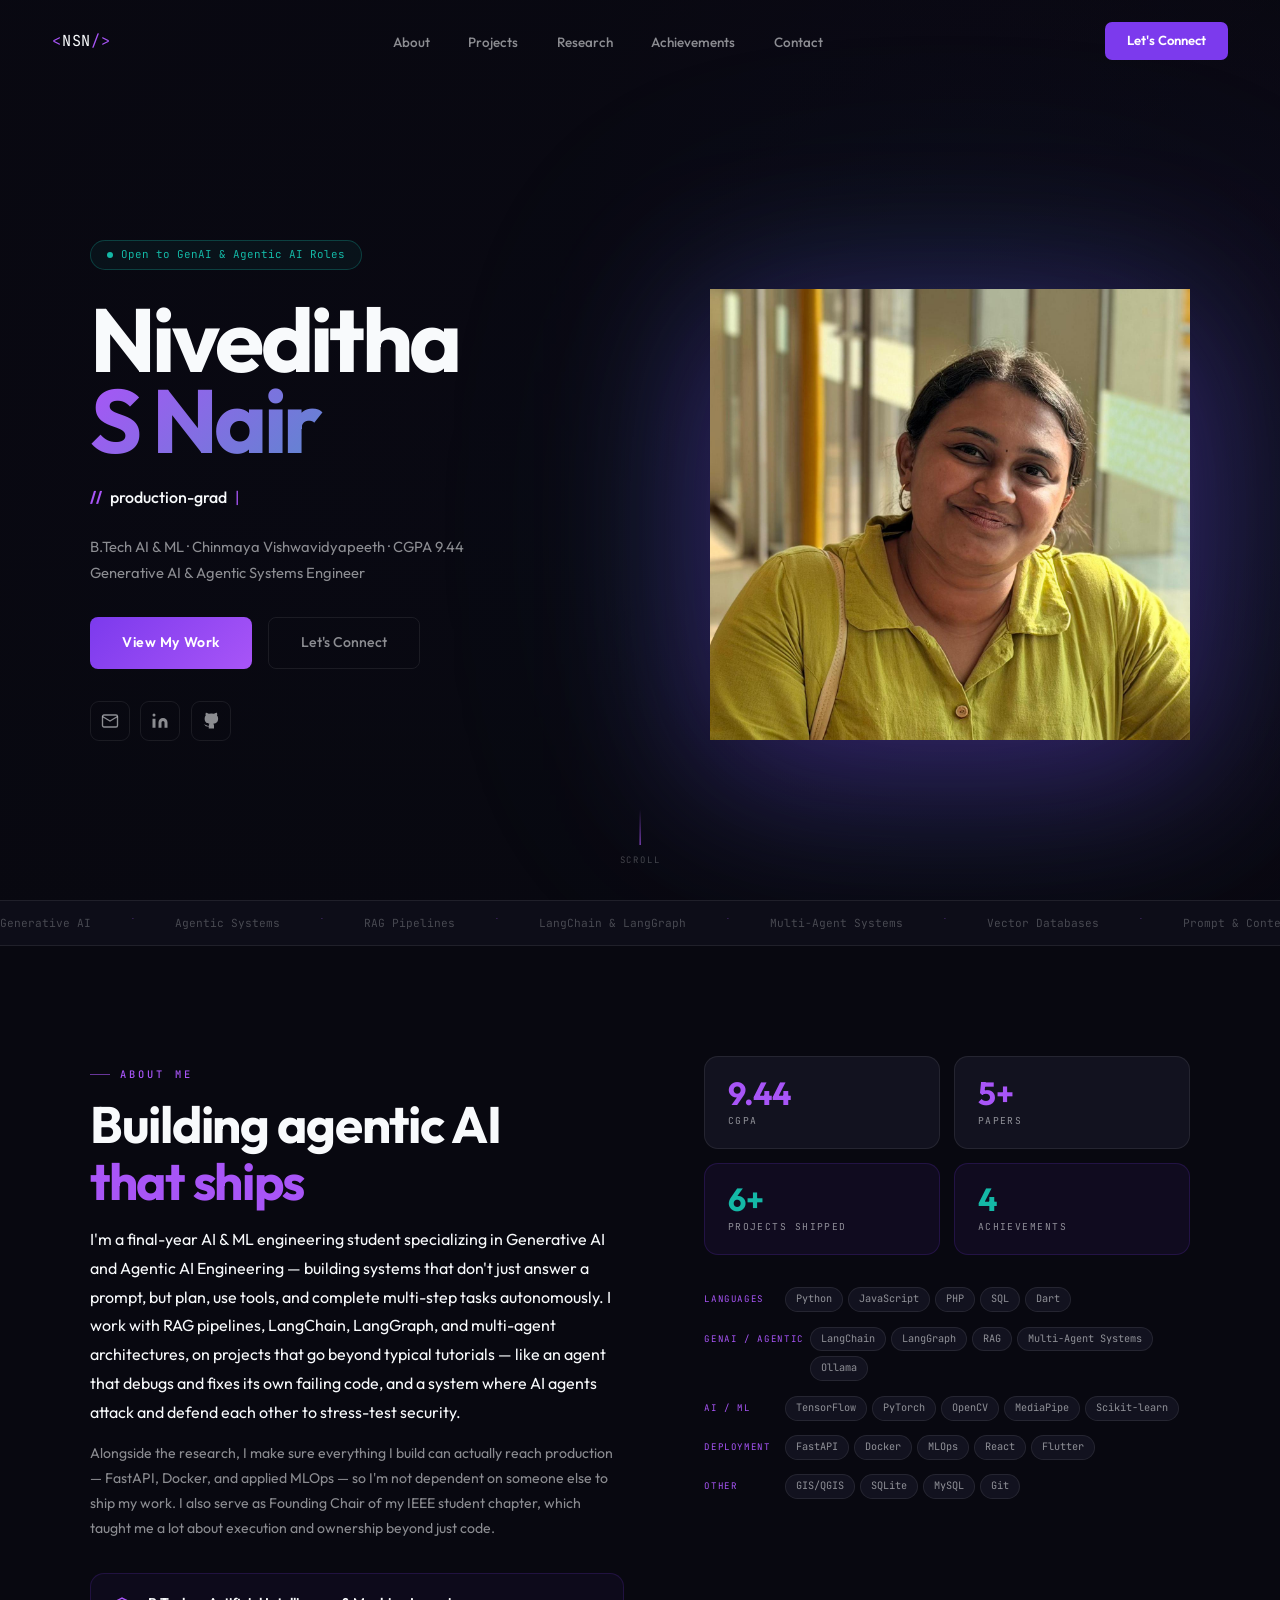
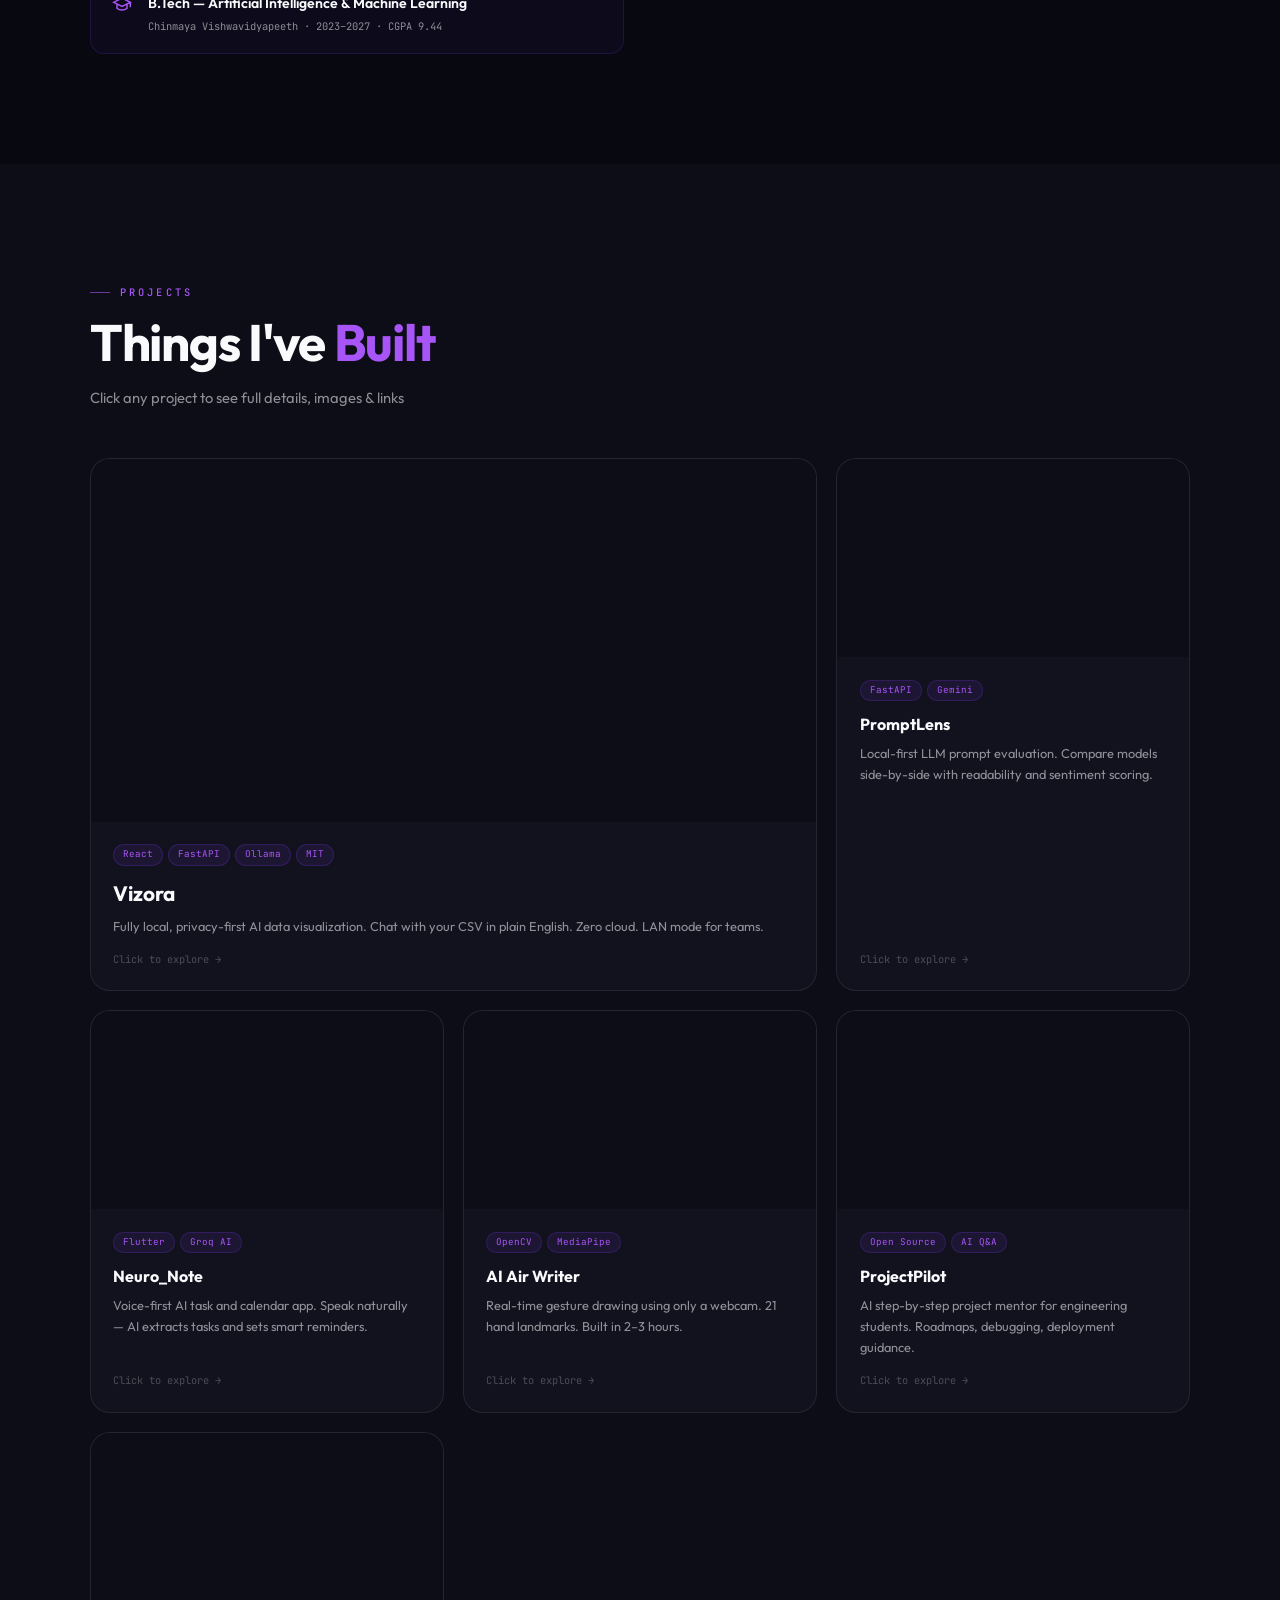
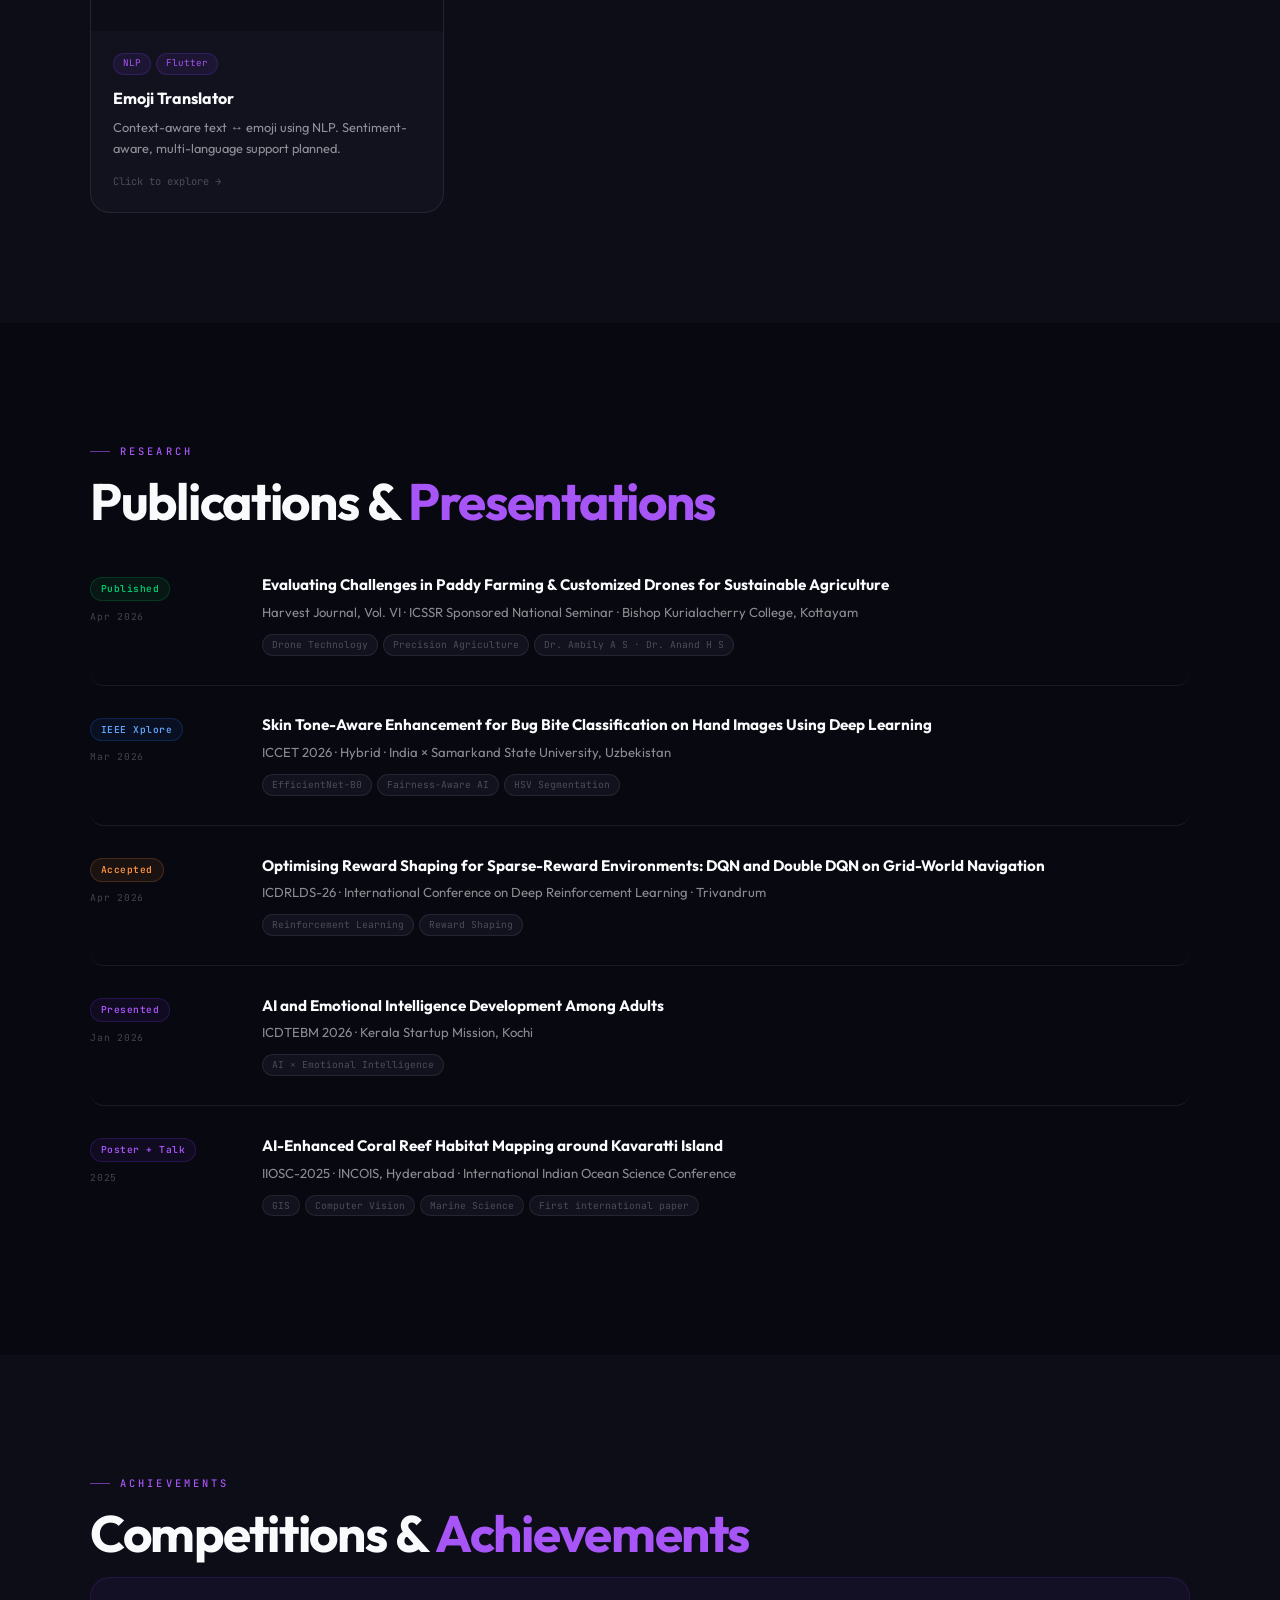
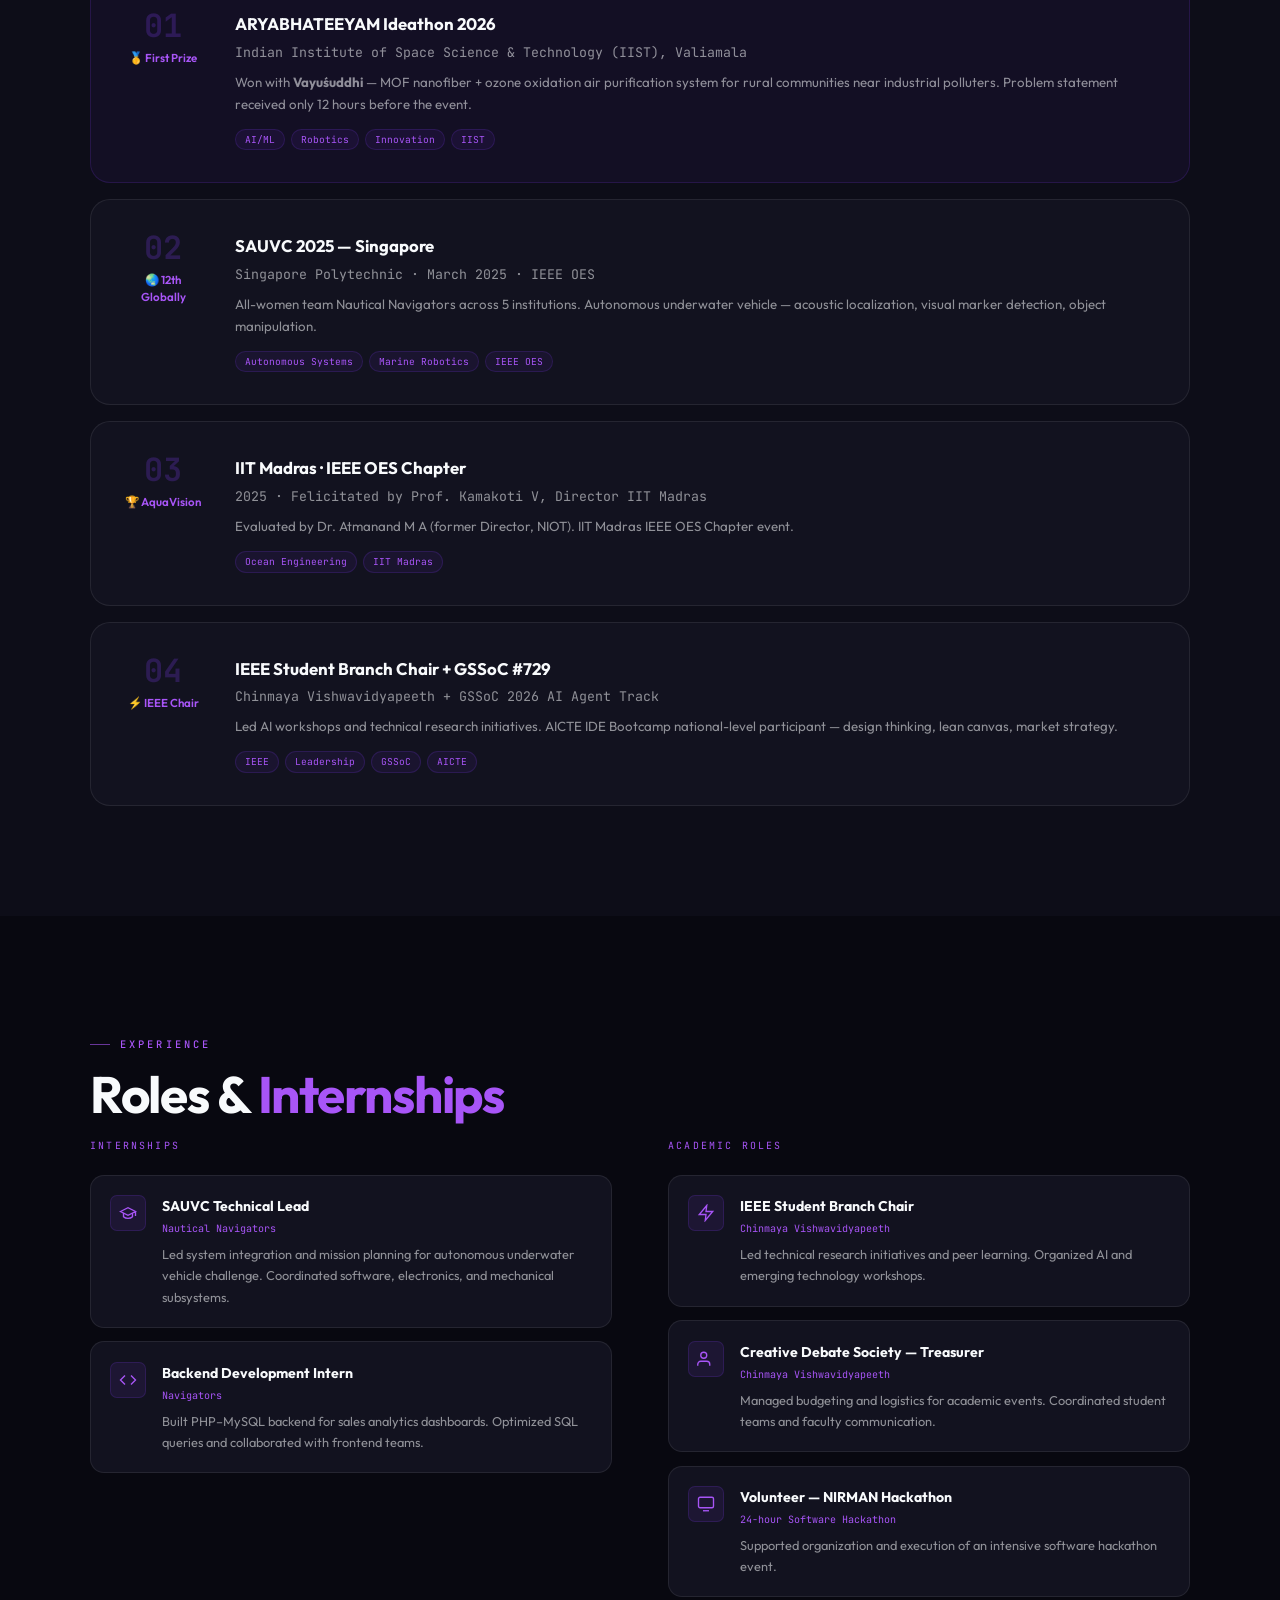
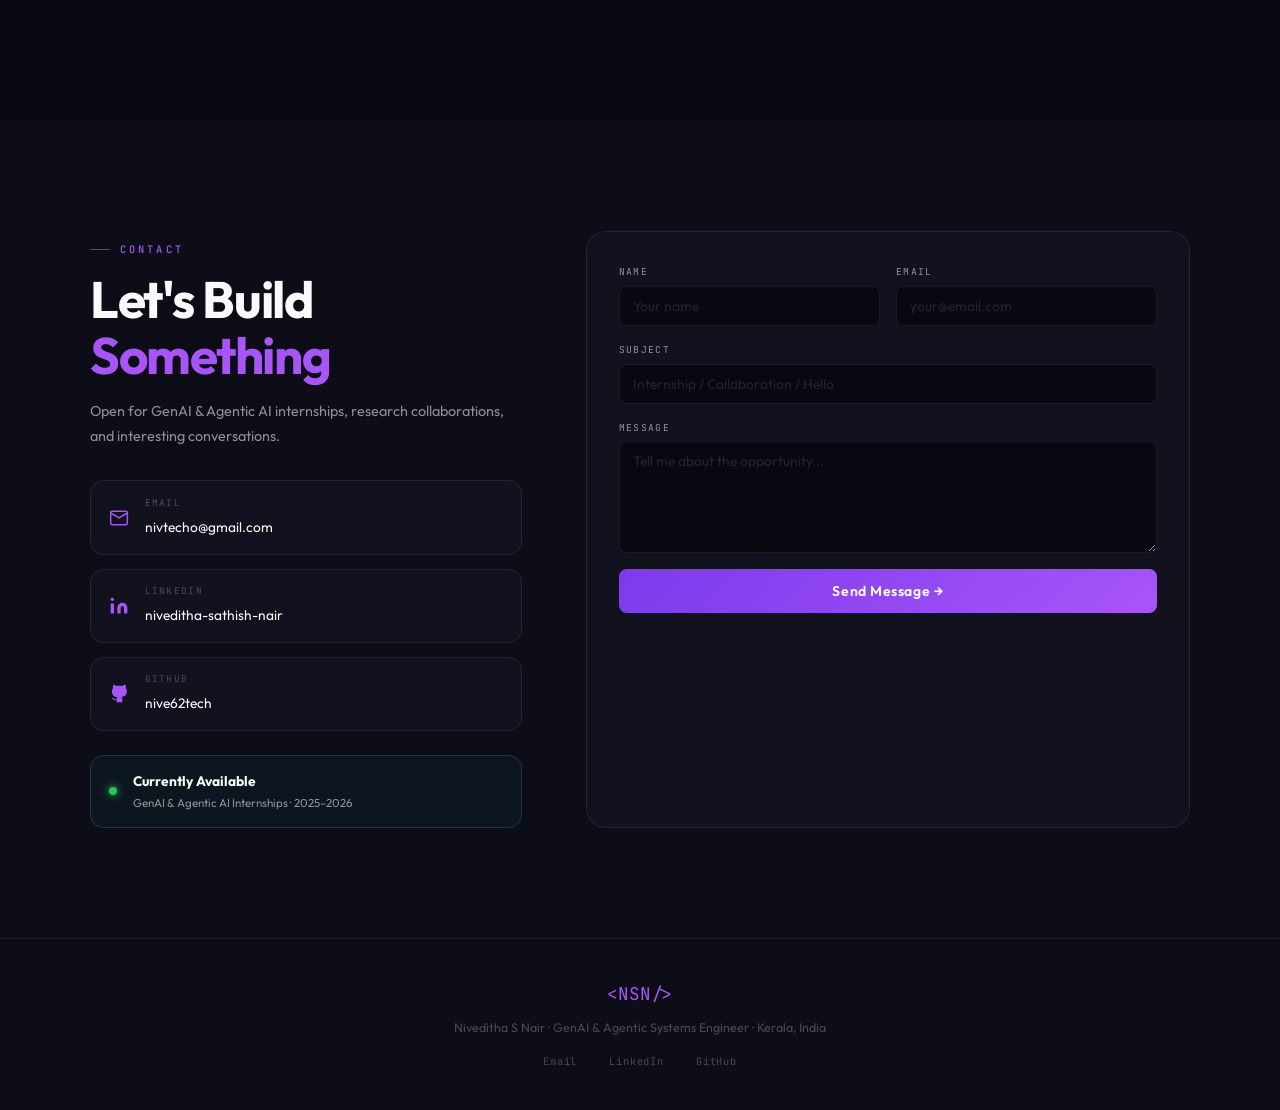
==== index.html @ 30a2085d "what you changed" ====
<!DOCTYPE html>
<html lang="en">
<head>
<meta charset="UTF-8">
<meta name="viewport" content="width=device-width, initial-scale=1.0">
<title>Niveditha S Nair — GenAI & Agentic Systems Engineer</title>
<link rel="stylesheet" href="style.css">
<link href="https://fonts.googleapis.com/css2?family=Clash+Display:wght@400;500;600;700&family=Outfit:wght@300;400;500;600;700&family=JetBrains+Mono:wght@400;500&display=swap" rel="stylesheet">
</head>
<body>

<!-- NAV -->
<nav id="nav">
  <div class="nav-logo"><span class="logo-bracket">&lt;</span>NSN<span class="logo-bracket">/&gt;</span></div>
  <ul class="nav-links" id="navLinks">
    <li><a href="#about">About</a></li>
    <li><a href="#projects">Projects</a></li>
    <li><a href="#research">Research</a></li>
    <li><a href="#achievements">Achievements</a></li>
    <li><a href="#contact">Contact</a></li>
  </ul>
  <a href="#contact" class="nav-cta">Let's Connect</a>
  <button class="nav-mob" id="navMob"><span></span><span></span><span></span></button>
</nav>

<!-- ═══════════════════════════════════
     HERO — VIDEO BG + PORTRAIT
═══════════════════════════════════ -->
<section id="hero">
  <!-- Video Background -->
  <div class="hero-video-wrap">
    <!--
      📁 VIDEO: Place your background video at videos/hero-bg.mp4
      Recommended: abstract tech / particles / dark ambient loop, muted, no sound needed
      Fallback poster: images/hero-poster.jpg
    -->
    <video id="hero-video" autoplay muted loop playsinline
      poster="images/hero-poster.jpg"
      onerror="this.style.display='none'">
      <source src="videos/hero-bg.mp4" type="video/mp4">
    </video>
    <div class="video-overlay"></div>
  </div>

  <!-- Hero Content -->
  <div class="hero-content">
    <div class="hero-left">
      <div class="hero-pill">
        <span class="pill-dot"></span>
        Open to GenAI &amp; Agentic AI Roles
      </div>

      <h1 class="hero-name">
        <span class="name-line">Niveditha</span>
        <span class="name-line accent-name">S Nair</span>
      </h1>

      <div class="hero-role">
        <span class="role-slash">//</span>
        <span id="tw"></span><span class="tw-cursor">|</span>
      </div>

      <p class="hero-bio">
        B.Tech AI &amp; ML · Chinmaya Vishwavidyapeeth · CGPA 9.44<br>
        Generative AI &amp; Agentic Systems Engineer
      </p>

      <div class="hero-btns">
        <a href="#projects" class="btn-primary smooth">View My Work</a>
        <a href="#contact"  class="btn-secondary smooth">Let's Connect</a>
      </div>

      <div class="hero-social">
        <a href="mailto:nivtecho@gmail.com" class="social-icon" title="Email">
          <svg width="18" height="18" viewBox="0 0 24 24" fill="none" stroke="currentColor" stroke-width="1.8"><path d="M4 4h16c1.1 0 2 .9 2 2v12c0 1.1-.9 2-2 2H4c-1.1 0-2-.9-2-2V6c0-1.1.9-2 2-2z"/><polyline points="22,6 12,12 2,6"/></svg>
        </a>
        <a href="https://www.linkedin.com/in/niveditha-sathish-nair-33ba27291/" target="_blank" class="social-icon" title="LinkedIn">
          <svg width="18" height="18" viewBox="0 0 24 24" fill="currentColor"><path d="M16 8a6 6 0 0 1 6 6v7h-4v-7a2 2 0 0 0-2-2 2 2 0 0 0-2 2v7h-4v-7a6 6 0 0 1 6-6z"/><rect x="2" y="9" width="4" height="12"/><circle cx="4" cy="4" r="2"/></svg>
        </a>
        <a href="https://github.com/nive62tech" target="_blank" class="social-icon" title="GitHub">
          <svg width="18" height="18" viewBox="0 0 24 24" fill="currentColor"><path d="M9 19c-5 1.5-5-2.5-7-3m14 6v-3.87a3.37 3.37 0 0 0-.94-2.61c3.14-.35 6.44-1.54 6.44-7A5.44 5.44 0 0 0 20 4.77 5.07 5.07 0 0 0 19.91 1S18.73.65 16 2.48a13.38 13.38 0 0 0-7 0C6.27.65 5.09 1 5.09 1A5.07 5.07 0 0 0 5 4.77a5.44 5.44 0 0 0-1.5 3.78c0 5.42 3.3 6.61 6.44 7A3.37 3.37 0 0 0 9 18.13V22"/></svg>
        </a>
      </div>
    </div>

    <div class="hero-right">
      <!--
        📁 PORTRAIT IMAGE
        Place a half-body portrait with transparent/no background at: images/profile.jpg
        PNG format recommended for transparency. Approx 600×900px
        The image will float naturally against the video background
      -->
      <img
        src="images/profile.jpg"
        alt="Niveditha S Nair"
        class="portrait-img"
        onerror="this.style.display='none'"
      >
    </div>
  </div>

  <!-- Scroll indicator -->
  <div class="hero-scroll-hint">
    <div class="scroll-line"></div>
    <span>Scroll</span>
  </div>
</section>

<!-- SKILLS MARQUEE -->
<div class="marquee-strip">
  <div class="marquee-content">
    <span>Generative AI</span><span class="mx">·</span>
    <span>Agentic Systems</span><span class="mx">·</span>
    <span>RAG Pipelines</span><span class="mx">·</span>
    <span>LangChain &amp; LangGraph</span><span class="mx">·</span>
    <span>Multi-Agent Systems</span><span class="mx">·</span>
    <span>Vector Databases</span><span class="mx">·</span>
    <span>Prompt &amp; Context Engineering</span><span class="mx">·</span>
    <span>Model Context Protocol</span><span class="mx">·</span>
    <span>Fine-Tuning (LoRA/QLoRA)</span><span class="mx">·</span>
    <span>Tool Calling</span><span class="mx">·</span>
    <span>Guardrails &amp; AI Safety</span><span class="mx">·</span>
    <span>MLOps &amp; Deployment</span><span class="mx">·</span>
    <span>Generative AI</span><span class="mx">·</span>
    <span>Agentic Systems</span><span class="mx">·</span>
    <span>RAG Pipelines</span><span class="mx">·</span>
    <span>LangChain &amp; LangGraph</span><span class="mx">·</span>
    <span>Multi-Agent Systems</span><span class="mx">·</span>
    <span>Vector Databases</span><span class="mx">·</span>
    <span>Prompt &amp; Context Engineering</span><span class="mx">·</span>
    <span>Model Context Protocol</span><span class="mx">·</span>
    <span>Fine-Tuning (LoRA/QLoRA)</span><span class="mx">·</span>
    <span>Tool Calling</span><span class="mx">·</span>
    <span>Guardrails &amp; AI Safety</span><span class="mx">·</span>
    <span>MLOps &amp; Deployment</span><span class="mx">·</span>
  </div>
</div>

<!-- ═══════════════════════════════════
     ABOUT
═══════════════════════════════════ -->
<section id="about" class="section">
  <div class="container">
    <div class="about-wrap reveal">
      <div class="about-text">
        <div class="section-label">About Me</div>
        <h2 class="section-title">Building agentic AI<br><em>that ships</em></h2>
        <p class="about-lead">I'm a final-year AI &amp; ML engineering student specializing in Generative AI and Agentic AI Engineering — building systems that don't just answer a prompt, but plan, use tools, and complete multi-step tasks autonomously. I work with RAG pipelines, LangChain, LangGraph, and multi-agent architectures, on projects that go beyond typical tutorials — like an agent that debugs and fixes its own failing code, and a system where AI agents attack and defend each other to stress-test security.</p>
        <p class="about-body">Alongside the research, I make sure everything I build can actually reach production — FastAPI, Docker, and applied MLOps — so I'm not dependent on someone else to ship my work. I also serve as Founding Chair of my IEEE student chapter, which taught me a lot about execution and ownership beyond just code.</p>
        <div class="about-edu">
          <div class="edu-icon"><svg width="20" height="20" viewBox="0 0 24 24" fill="none" stroke="currentColor" stroke-width="1.8"><path d="M22 10v6M2 10l10-5 10 5-10 5z"/><path d="M6 12v5c3 3 9 3 12 0v-5"/></svg></div>
          <div>
            <div class="edu-name">B.Tech — Artificial Intelligence &amp; Machine Learning</div>
            <div class="edu-sub">Chinmaya Vishwavidyapeeth · 2023–2027 · CGPA 9.44</div>
          </div>
        </div>
      </div>

      <div class="about-aside">
        <div class="stat-cards">
          <div class="stat-card"><span class="stat-n">9.44</span><span class="stat-l">CGPA</span></div>
          <div class="stat-card"><span class="stat-n">5+</span><span class="stat-l">Papers</span></div>
          <div class="stat-card accent-card"><span class="stat-n">6+</span><span class="stat-l">Projects Shipped</span></div>
          <div class="stat-card accent-card"><span class="stat-n">4</span><span class="stat-l">Achievements</span></div>
        </div>

        <div class="skills-wrap">
          <div class="skill-row"><span class="skill-label">Languages</span><div class="skill-tags"><span>Python</span><span>JavaScript</span><span>PHP</span><span>SQL</span><span>Dart</span></div></div>
          <div class="skill-row"><span class="skill-label">GenAI / Agentic</span><div class="skill-tags"><span>LangChain</span><span>LangGraph</span><span>RAG</span><span>Multi-Agent Systems</span><span>Ollama</span></div></div>
          <div class="skill-row"><span class="skill-label">AI / ML</span><div class="skill-tags"><span>TensorFlow</span><span>PyTorch</span><span>OpenCV</span><span>MediaPipe</span><span>Scikit-learn</span></div></div>
          <div class="skill-row"><span class="skill-label">Deployment</span><div class="skill-tags"><span>FastAPI</span><span>Docker</span><span>MLOps</span><span>React</span><span>Flutter</span></div></div>
          <div class="skill-row"><span class="skill-label">Other</span><div class="skill-tags"><span>GIS/QGIS</span><span>SQLite</span><span>MySQL</span><span>Git</span></div></div>
        </div>
      </div>
    </div>
  </div>
</section>

<!-- ═══════════════════════════════════
     PROJECTS
═══════════════════════════════════ -->
<section id="projects" class="section section-dark">
  <div class="container">
    <div class="section-label reveal">Projects</div>
    <h2 class="section-title reveal">Things I've <em>Built</em></h2>
    <p class="section-sub reveal">Click any project to see full details, images &amp; links</p>

    <div class="proj-grid reveal">

      <div class="pcard featured-card" onclick="openProject('vizora')">
        <div class="pcard-img">
          <img src="images/vizora.jpg" alt="Vizora" onerror="this.style.display='none'">
          <div class="pcard-img-fallback">
            <svg width="40" height="40" viewBox="0 0 24 24" fill="none" stroke="currentColor" stroke-width="1"><rect x="3" y="3" width="7" height="7"/><rect x="14" y="3" width="7" height="7"/><rect x="14" y="14" width="7" height="7"/><rect x="3" y="14" width="7" height="7"/></svg>
          </div>
        </div>
        <div class="pcard-body">
          <div class="pcard-tags"><span>React</span><span>FastAPI</span><span>Ollama</span><span>MIT</span></div>
          <h3>Vizora</h3>
          <p>Fully local, privacy-first AI data visualization. Chat with your CSV in plain English. Zero cloud. LAN mode for teams.</p>
          <div class="pcard-hint">Click to explore →</div>
        </div>
      </div>

      <div class="pcard" onclick="openProject('promptlens')">
        <div class="pcard-img">
          <img src="images/promptlens.jpg" alt="PromptLens" onerror="this.style.display='none'">
          <div class="pcard-img-fallback"><svg width="30" height="30" viewBox="0 0 24 24" fill="none" stroke="currentColor" stroke-width="1"><circle cx="11" cy="11" r="8"/><line x1="21" y1="21" x2="16.65" y2="16.65"/></svg></div>
        </div>
        <div class="pcard-body">
          <div class="pcard-tags"><span>FastAPI</span><span>Gemini</span></div>
          <h3>PromptLens</h3>
          <p>Local-first LLM prompt evaluation. Compare models side-by-side with readability and sentiment scoring.</p>
          <div class="pcard-hint">Click to explore →</div>
        </div>
      </div>

      <div class="pcard" onclick="openProject('neuronote')">
        <div class="pcard-img">
          <img src="images/neuronote.jpg" alt="Neuro Note" onerror="this.style.display='none'">
          <div class="pcard-img-fallback"><svg width="30" height="30" viewBox="0 0 24 24" fill="none" stroke="currentColor" stroke-width="1"><path d="M12 2a3 3 0 0 0-3 3v7a3 3 0 0 0 6 0V5a3 3 0 0 0-3-3z"/><path d="M19 10v2a7 7 0 0 1-14 0v-2"/></svg></div>
        </div>
        <div class="pcard-body">
          <div class="pcard-tags"><span>Flutter</span><span>Groq AI</span></div>
          <h3>Neuro_Note</h3>
          <p>Voice-first AI task and calendar app. Speak naturally — AI extracts tasks and sets smart reminders.</p>
          <div class="pcard-hint">Click to explore →</div>
        </div>
      </div>

      <div class="pcard" onclick="openProject('airwriter')">
        <div class="pcard-img">
          <img src="images/airwriter.jpg" alt="AI Air Writer" onerror="this.style.display='none'">
          <div class="pcard-img-fallback"><svg width="30" height="30" viewBox="0 0 24 24" fill="none" stroke="currentColor" stroke-width="1"><path d="M17 3a2.828 2.828 0 1 1 4 4L7.5 20.5 2 22l1.5-5.5L17 3z"/></svg></div>
        </div>
        <div class="pcard-body">
          <div class="pcard-tags"><span>OpenCV</span><span>MediaPipe</span></div>
          <h3>AI Air Writer</h3>
          <p>Real-time gesture drawing using only a webcam. 21 hand landmarks. Built in 2–3 hours.</p>
          <div class="pcard-hint">Click to explore →</div>
        </div>
      </div>

      <div class="pcard" onclick="openProject('projectpilot')">
        <div class="pcard-img">
          <img src="images/projectpilot.jpg" alt="ProjectPilot" onerror="this.style.display='none'">
          <div class="pcard-img-fallback"><svg width="30" height="30" viewBox="0 0 24 24" fill="none" stroke="currentColor" stroke-width="1"><polygon points="3 11 22 2 13 21 11 13 3 11"/></svg></div>
        </div>
        <div class="pcard-body">
          <div class="pcard-tags"><span>Open Source</span><span>AI Q&amp;A</span></div>
          <h3>ProjectPilot</h3>
          <p>AI step-by-step project mentor for engineering students. Roadmaps, debugging, deployment guidance.</p>
          <div class="pcard-hint">Click to explore →</div>
        </div>
      </div>

      <div class="pcard" onclick="openProject('emojitranslator')">
        <div class="pcard-img">
          <img src="images/emojitranslator.jpg" alt="Emoji Translator" onerror="this.style.display='none'">
          <div class="pcard-img-fallback"><svg width="30" height="30" viewBox="0 0 24 24" fill="none" stroke="currentColor" stroke-width="1"><circle cx="12" cy="12" r="10"/><path d="M8 13s1.5 2 4 2 4-2 4-2"/><line x1="9" y1="9" x2="9.01" y2="9"/><line x1="15" y1="9" x2="15.01" y2="9"/></svg></div>
        </div>
        <div class="pcard-body">
          <div class="pcard-tags"><span>NLP</span><span>Flutter</span></div>
          <h3>Emoji Translator</h3>
          <p>Context-aware text ↔ emoji using NLP. Sentiment-aware, multi-language support planned.</p>
          <div class="pcard-hint">Click to explore →</div>
        </div>
      </div>

    </div>
  </div>
</section>

<!-- PROJECT MODAL -->
<div id="proj-modal" class="modal-overlay" onclick="closeModal(event)">
  <div class="modal-box">
    <button class="modal-close" onclick="closeProject()">
      <svg width="22" height="22" viewBox="0 0 24 24" fill="none" stroke="currentColor" stroke-width="2"><line x1="18" y1="6" x2="6" y2="18"/><line x1="6" y1="6" x2="18" y2="18"/></svg>
    </button>

    <!-- Image Gallery -->
    <div class="modal-gallery">
      <div class="gallery-main">
        <img id="modal-main-img" src="" alt="">
        <div id="modal-main-fallback" class="gallery-fallback">
          <svg width="52" height="52" viewBox="0 0 24 24" fill="none" stroke="currentColor" stroke-width=".8"><rect x="3" y="3" width="18" height="18" rx="2"/><circle cx="8.5" cy="8.5" r="1.5"/><polyline points="21 15 16 10 5 21"/></svg>
          <span id="modal-img-hint">Add images/PROJECT_ID.jpg</span>
        </div>
      </div>
      <div class="gallery-thumbs" id="modal-thumbs"></div>
    </div>

    <!-- Content -->
    <div class="modal-content">
      <div class="modal-head">
        <div>
          <div class="modal-tags" id="modal-tags"></div>
          <h2 id="modal-title"></h2>
          <p id="modal-tagline"></p>
        </div>
        <div class="modal-links">
          <a id="modal-github" href="#" target="_blank" class="link-github">
            <svg width="18" height="18" viewBox="0 0 24 24" fill="currentColor"><path d="M9 19c-5 1.5-5-2.5-7-3m14 6v-3.87a3.37 3.37 0 0 0-.94-2.61c3.14-.35 6.44-1.54 6.44-7A5.44 5.44 0 0 0 20 4.77 5.07 5.07 0 0 0 19.91 1S18.73.65 16 2.48a13.38 13.38 0 0 0-7 0C6.27.65 5.09 1 5.09 1A5.07 5.07 0 0 0 5 4.77a5.44 5.44 0 0 0-1.5 3.78c0 5.42 3.3 6.61 6.44 7A3.37 3.37 0 0 0 9 18.13V22"/></svg>
            View on GitHub
          </a>
          <a id="modal-demo" href="#" target="_blank" class="link-demo" style="display:none">
            <svg width="18" height="18" viewBox="0 0 24 24" fill="none" stroke="currentColor" stroke-width="2"><path d="M18 13v6a2 2 0 0 1-2 2H5a2 2 0 0 1-2-2V8a2 2 0 0 1 2-2h6"/><polyline points="15 3 21 3 21 9"/><line x1="10" y1="14" x2="21" y2="3"/></svg>
            Live Demo
          </a>
        </div>
      </div>

      <div class="modal-meta" id="modal-meta"></div>

      <div class="modal-section">
        <h4>Overview</h4>
        <p id="modal-overview"></p>
      </div>

      <div class="modal-section">
        <h4>Key Highlights</h4>
        <ul class="modal-highlights" id="modal-highlights"></ul>
      </div>

      <div class="modal-clone">
        <h4>Clone &amp; Run</h4>
        <div class="clone-box" id="modal-clone-box">
          <code id="modal-clone-cmd"></code>
          <button onclick="copyClone()" class="copy-btn" title="Copy">
            <svg width="15" height="15" viewBox="0 0 24 24" fill="none" stroke="currentColor" stroke-width="2"><rect x="9" y="9" width="13" height="13" rx="2"/><path d="M5 15H4a2 2 0 0 1-2-2V4a2 2 0 0 1 2-2h9a2 2 0 0 1 2 2v1"/></svg>
          </button>
        </div>
      </div>
    </div>
  </div>
</div>

<!-- ═══════════════════════════════════
     RESEARCH
═══════════════════════════════════ -->
<section id="research" class="section">
  <div class="container">
    <div class="section-label reveal">Research</div>
    <h2 class="section-title reveal">Publications &amp; <em>Presentations</em></h2>

    <div class="research-list reveal">
      <div class="research-item">
        <div class="ri-left">
          <span class="ri-badge pub">Published</span>
          <span class="ri-date">Apr 2026</span>
        </div>
        <div class="ri-body">
          <h4>Evaluating Challenges in Paddy Farming &amp; Customized Drones for Sustainable Agriculture</h4>
          <p>Harvest Journal, Vol. VI · ICSSR Sponsored National Seminar · Bishop Kurialacherry College, Kottayam</p>
          <div class="ri-tags"><span>Drone Technology</span><span>Precision Agriculture</span><span>Dr. Ambily A S · Dr. Anand H S</span></div>
        </div>
      </div>

      <div class="research-item">
        <div class="ri-left">
          <span class="ri-badge ieee">IEEE Xplore</span>
          <span class="ri-date">Mar 2026</span>
        </div>
        <div class="ri-body">
          <h4>Skin Tone-Aware Enhancement for Bug Bite Classification on Hand Images Using Deep Learning</h4>
          <p>ICCET 2026 · Hybrid · India × Samarkand State University, Uzbekistan</p>
          <div class="ri-tags"><span>EfficientNet-B0</span><span>Fairness-Aware AI</span><span>HSV Segmentation</span></div>
        </div>
      </div>

      <div class="research-item">
        <div class="ri-left">
          <span class="ri-badge acc">Accepted</span>
          <span class="ri-date">Apr 2026</span>
        </div>
        <div class="ri-body">
          <h4>Optimising Reward Shaping for Sparse-Reward Environments: DQN and Double DQN on Grid-World Navigation</h4>
          <p>ICDRLDS-26 · International Conference on Deep Reinforcement Learning · Trivandrum</p>
          <div class="ri-tags"><span>Reinforcement Learning</span><span>Reward Shaping</span></div>
        </div>
      </div>

      <div class="research-item">
        <div class="ri-left">
          <span class="ri-badge pres">Presented</span>
          <span class="ri-date">Jan 2026</span>
        </div>
        <div class="ri-body">
          <h4>AI and Emotional Intelligence Development Among Adults</h4>
          <p>ICDTEBM 2026 · Kerala Startup Mission, Kochi</p>
          <div class="ri-tags"><span>AI × Emotional Intelligence</span></div>
        </div>
      </div>

      <div class="research-item">
        <div class="ri-left">
          <span class="ri-badge pres">Poster + Talk</span>
          <span class="ri-date">2025</span>
        </div>
        <div class="ri-body">
          <h4>AI-Enhanced Coral Reef Habitat Mapping around Kavaratti Island</h4>
          <p>IIOSC-2025 · INCOIS, Hyderabad · International Indian Ocean Science Conference</p>
          <div class="ri-tags"><span>GIS</span><span>Computer Vision</span><span>Marine Science</span><span>First international paper</span></div>
        </div>
      </div>
    </div>
  </div>
</section>

<!-- ═══════════════════════════════════
     ACHIEVEMENTS
═══════════════════════════════════ -->
<section id="achievements" class="section section-dark">
  <div class="container">
    <div class="section-label reveal">Achievements</div>
    <h2 class="section-title reveal">Competitions &amp; <em>Achievements</em></h2>
    <div class="ach-list reveal">

      <div class="ach-item ach-featured">
        <div class="ach-meta">
          <span class="ach-pos">01</span>
          <span class="ach-award">🥇 First Prize</span>
        </div>
        <div class="ach-body">
          <h3>ARYABHATEEYAM Ideathon 2026</h3>
          <p class="ach-where">Indian Institute of Space Science &amp; Technology (IIST), Valiamala</p>
          <p>Won with <strong>Vayuśuddhi</strong> — MOF nanofiber + ozone oxidation air purification system for rural communities near industrial polluters. Problem statement received only 12 hours before the event.</p>
          <div class="ach-tags"><span>AI/ML</span><span>Robotics</span><span>Innovation</span><span>IIST</span></div>
        </div>
      </div>

      <div class="ach-item">
        <div class="ach-meta">
          <span class="ach-pos">02</span>
          <span class="ach-award">🌏 12th Globally</span>
        </div>
        <div class="ach-body">
          <h3>SAUVC 2025 — Singapore</h3>
          <p class="ach-where">Singapore Polytechnic · March 2025 · IEEE OES</p>
          <p>All-women team Nautical Navigators across 5 institutions. Autonomous underwater vehicle — acoustic localization, visual marker detection, object manipulation.</p>
          <div class="ach-tags"><span>Autonomous Systems</span><span>Marine Robotics</span><span>IEEE OES</span></div>
        </div>
      </div>

      <div class="ach-item">
        <div class="ach-meta">
          <span class="ach-pos">03</span>
          <span class="ach-award">🏆 AquaVision</span>
        </div>
        <div class="ach-body">
          <h3>IIT Madras · IEEE OES Chapter</h3>
          <p class="ach-where">2025 · Felicitated by Prof. Kamakoti V, Director IIT Madras</p>
          <p>Evaluated by Dr. Atmanand M A (former Director, NIOT). IIT Madras IEEE OES Chapter event.</p>
          <div class="ach-tags"><span>Ocean Engineering</span><span>IIT Madras</span></div>
        </div>
      </div>

      <div class="ach-item">
        <div class="ach-meta">
          <span class="ach-pos">04</span>
          <span class="ach-award">⚡ IEEE Chair</span>
        </div>
        <div class="ach-body">
          <h3>IEEE Student Branch Chair + GSSoC #729</h3>
          <p class="ach-where">Chinmaya Vishwavidyapeeth + GSSoC 2026 AI Agent Track</p>
          <p>Led AI workshops and technical research initiatives. AICTE IDE Bootcamp national-level participant — design thinking, lean canvas, market strategy.</p>
          <div class="ach-tags"><span>IEEE</span><span>Leadership</span><span>GSSoC</span><span>AICTE</span></div>
        </div>
      </div>

    </div>
  </div>
</section>

<!-- ═══════════════════════════════════
     EXPERIENCE
═══════════════════════════════════ -->
<section id="experience" class="section">
  <div class="container">
    <div class="section-label reveal">Experience</div>
    <h2 class="section-title reveal">Roles &amp; <em>Internships</em></h2>
    <div class="exp-grid reveal">
      <div>
        <div class="exp-group-title">Internships</div>
        <div class="exp-card">
          <div class="exp-icon"><svg width="18" height="18" viewBox="0 0 24 24" fill="none" stroke="currentColor" stroke-width="1.8"><path d="M22 10v6M2 10l10-5 10 5-10 5z"/><path d="M6 12v5c3 3 9 3 12 0v-5"/></svg></div>
          <div><h4>SAUVC Technical Lead</h4><span class="exp-co">Nautical Navigators</span><p>Led system integration and mission planning for autonomous underwater vehicle challenge. Coordinated software, electronics, and mechanical subsystems.</p></div>
        </div>
        <div class="exp-card">
          <div class="exp-icon"><svg width="18" height="18" viewBox="0 0 24 24" fill="none" stroke="currentColor" stroke-width="1.8"><polyline points="16 18 22 12 16 6"/><polyline points="8 6 2 12 8 18"/></svg></div>
          <div><h4>Backend Development Intern</h4><span class="exp-co">Navigators</span><p>Built PHP–MySQL backend for sales analytics dashboards. Optimized SQL queries and collaborated with frontend teams.</p></div>
        </div>
      </div>
      <div>
        <div class="exp-group-title">Academic Roles</div>
        <div class="exp-card">
          <div class="exp-icon"><svg width="18" height="18" viewBox="0 0 24 24" fill="none" stroke="currentColor" stroke-width="1.8"><polygon points="13 2 3 14 12 14 11 22 21 10 12 10 13 2"/></svg></div>
          <div><h4>IEEE Student Branch Chair</h4><span class="exp-co">Chinmaya Vishwavidyapeeth</span><p>Led technical research initiatives and peer learning. Organized AI and emerging technology workshops.</p></div>
        </div>
        <div class="exp-card">
          <div class="exp-icon"><svg width="18" height="18" viewBox="0 0 24 24" fill="none" stroke="currentColor" stroke-width="1.8"><path d="M17 21v-2a4 4 0 0 0-4-4H5a4 4 0 0 0-4 4v2"/><circle cx="9" cy="7" r="4"/></svg></div>
          <div><h4>Creative Debate Society — Treasurer</h4><span class="exp-co">Chinmaya Vishwavidyapeeth</span><p>Managed budgeting and logistics for academic events. Coordinated student teams and faculty communication.</p></div>
        </div>
        <div class="exp-card">
          <div class="exp-icon"><svg width="18" height="18" viewBox="0 0 24 24" fill="none" stroke="currentColor" stroke-width="1.8"><rect x="2" y="3" width="20" height="14" rx="2"/><line x1="8" y1="21" x2="16" y2="21"/></svg></div>
          <div><h4>Volunteer — NIRMAN Hackathon</h4><span class="exp-co">24-hour Software Hackathon</span><p>Supported organization and execution of an intensive software hackathon event.</p></div>
        </div>
      </div>
    </div>
  </div>
</section>

<!-- ═══════════════════════════════════
     CONTACT
═══════════════════════════════════ -->
<section id="contact" class="section section-dark">
  <div class="container">
    <div class="contact-wrap reveal">
      <div>
        <div class="section-label">Contact</div>
        <h2 class="section-title">Let's Build<br><em>Something</em></h2>
        <p class="contact-sub">Open for GenAI &amp; Agentic AI internships, research collaborations, and interesting conversations.</p>
        <div class="contact-links">
          <a href="mailto:nivtecho@gmail.com" class="contact-link">
            <svg width="20" height="20" viewBox="0 0 24 24" fill="none" stroke="currentColor" stroke-width="1.8"><path d="M4 4h16c1.1 0 2 .9 2 2v12c0 1.1-.9 2-2 2H4c-1.1 0-2-.9-2-2V6c0-1.1.9-2 2-2z"/><polyline points="22,6 12,12 2,6"/></svg>
            <div><span class="cl-label">Email</span><span class="cl-val">nivtecho@gmail.com</span></div>
          </a>
          <a href="https://www.linkedin.com/in/niveditha-sathish-nair-33ba27291/" target="_blank" class="contact-link">
            <svg width="20" height="20" viewBox="0 0 24 24" fill="currentColor"><path d="M16 8a6 6 0 0 1 6 6v7h-4v-7a2 2 0 0 0-2-2 2 2 0 0 0-2 2v7h-4v-7a6 6 0 0 1 6-6z"/><rect x="2" y="9" width="4" height="12"/><circle cx="4" cy="4" r="2"/></svg>
            <div><span class="cl-label">LinkedIn</span><span class="cl-val">niveditha-sathish-nair</span></div>
          </a>
          <a href="https://github.com/nive62tech" target="_blank" class="contact-link">
            <svg width="20" height="20" viewBox="0 0 24 24" fill="currentColor"><path d="M9 19c-5 1.5-5-2.5-7-3m14 6v-3.87a3.37 3.37 0 0 0-.94-2.61c3.14-.35 6.44-1.54 6.44-7A5.44 5.44 0 0 0 20 4.77 5.07 5.07 0 0 0 19.91 1S18.73.65 16 2.48a13.38 13.38 0 0 0-7 0C6.27.65 5.09 1 5.09 1A5.07 5.07 0 0 0 5 4.77a5.44 5.44 0 0 0-1.5 3.78c0 5.42 3.3 6.61 6.44 7A3.37 3.37 0 0 0 9 18.13V22"/></svg>
            <div><span class="cl-label">GitHub</span><span class="cl-val">nive62tech</span></div>
          </a>
        </div>
        <div class="avail-badge">
          <span class="avail-dot"></span>
          <div><strong>Currently Available</strong><p>GenAI &amp; Agentic AI Internships · 2025–2026</p></div>
        </div>
      </div>
      <form class="contact-form" id="cform">
        <div class="form-row">
          <div class="field"><label>Name</label><input type="text" placeholder="Your name" required></div>
          <div class="field"><label>Email</label><input type="email" placeholder="your@email.com" required></div>
        </div>
        <div class="field"><label>Subject</label><input type="text" placeholder="Internship / Collaboration / Hello"></div>
        <div class="field"><label>Message</label><textarea rows="5" placeholder="Tell me about the opportunity..." required></textarea></div>
        <button type="submit" class="btn-primary w100" id="csub">Send Message →</button>
      </form>
    </div>
  </div>
</section>

<!-- FOOTER -->
<footer>
  <div class="footer-inner">
    <span class="footer-logo">&lt;NSN/&gt;</span>
    <p>Niveditha S Nair · GenAI &amp; Agentic Systems Engineer · Kerala, India</p>
    <div class="footer-links">
      <a href="mailto:nivtecho@gmail.com">Email</a>
      <a href="https://www.linkedin.com/in/niveditha-sathish-nair-33ba27291/" target="_blank">LinkedIn</a>
      <a href="https://github.com/nive62tech" target="_blank">GitHub</a>
    </div>
  </div>
</footer>

<!-- ═══════════════════════════════════
     PROJECT DATA
═══════════════════════════════════ -->
<script>
const PROJECTS = {
  vizora: {
    title: 'Vizora',
    tagline: 'Fully local, privacy-first AI data visualization. Chat with your data in plain English — zero cloud, zero accounts.',
    tags: ['React', 'FastAPI', 'Ollama', 'Plotly', 'MIT License'],
    github: 'https://github.com/nive62tech',
    demo: '',
    clone: 'git clone https://github.com/nive62tech/vizora.git',
    meta: { Role: 'Solo Builder', Stack: 'React · FastAPI · Ollama · Pandas', Status: 'Active · Open Source' },
    overview: 'Vizora lets you point at a CSV, Excel, or JSON file and ask questions about it in plain English — no charting syntax, no cloud upload. Everything runs locally through Ollama, so the data never leaves the device. A LAN mode lets a small team share one running instance without each person needing their own setup.',
    highlights: [
      'Natural-language querying translated into interactive charts on the fly',
      '100% local inference via Ollama — no API keys, no data leaves the device',
      'LAN mode: host on one machine, entire team connects via browser on same WiFi',
      'Supports TinyLlama (600MB), Phi-3 Mini (2.3GB), and Mistral (4GB)',
      'Export charts and dashboards as PDF, PNG, or HTML',
      'Open sourced under MIT — free forever'
    ],
    images: ['images/vizora.jpg','images/vizora-1.jpg','images/vizora-2.jpg']
  },
  promptlens: {
    title: 'PromptLens',
    tagline: 'Local-first LLM prompt evaluation. Compare models side-by-side without sending your prompts anywhere.',
    tags: ['FastAPI', 'Gemini API', 'HuggingFace', 'Python'],
    github: 'https://github.com/nive62tech/promptlens',
    demo: '',
    clone: 'git clone https://github.com/nive62tech/promptlens.git',
    meta: { Role: 'Solo Builder', Stack: 'FastAPI · Gemini API · HuggingFace', Status: 'Active' },
    overview: 'Built to make prompt iteration less guesswork and more measurement. PromptLens runs the same prompt across multiple models and shows the outputs side-by-side with readability, sentiment, and length metrics computed automatically.',
    highlights: [
      'Side-by-side comparison across multiple LLMs (Gemini, HuggingFace, OpenAI)',
      'Automatic readability, sentiment, and length scoring per response',
      'Privacy-first — prompts are never logged to external services',
      'Modular connector architecture makes adding new models easy',
      'REST API for integration with other tools'
    ],
    images: ['images/promptlens.jpg','images/promptlens-1.jpg']
  },
  neuronote: {
    title: 'Neuro_Note',
    tagline: 'Voice-first AI task and calendar app. Speak naturally — AI extracts tasks, events, and reminders automatically.',
    tags: ['Flutter', 'FastAPI', 'Groq AI', 'SQLite'],
    github: '',
    demo: '',
    clone: '',
    meta: { Role: 'Solo Builder', Stack: 'Flutter · Groq AI · SQLite', Status: 'In Progress' },
    overview: 'Neuro_Note removes the friction of manual task entry. Speak a sentence and the app parses intent, date, and time automatically. All data stays on-device in SQLite. No user tracking, no ads, no analytics.',
    highlights: [
      'Real-time speech-to-intent via Groq AI (Whisper + Llama 3.3)',
      'Automatic extraction of tasks, events, dates, times, and reminders',
      'All data stored locally — audio never persisted after processing',
      'Calendar view, notifications, and voice recording in one app'
    ],
    images: ['images/neuronote.jpg','images/neuronote-1.jpg']
  },
  airwriter: {
    title: 'AI Air Writer',
    tagline: 'Gesture-based real-time drawing using only a webcam — no stylus, no touchscreen, just your hand.',
    tags: ['Python', 'OpenCV', 'MediaPipe', 'NumPy'],
    github: '',
    demo: '',
    clone: '',
    meta: { Role: 'Solo Builder', Stack: 'Python · OpenCV · MediaPipe', Status: 'Complete' },
    overview: 'Using MediaPipe\'s 21 hand-landmark model, fingertip position is tracked frame-by-frame through OpenCV and translated into on-screen drawing — turning any webcam into a touchless canvas.',
    highlights: [
      'Tracks all 21 MediaPipe hand landmarks in real time',
      'Four gesture modes: draw, move, clear, erase',
      'Dual-user support — two people, two colours',
      'Zero additional hardware required',
      'Built end-to-end in a 2–3 hour sprint'
    ],
    images: ['images/airwriter.jpg','images/airwriter-1.jpg']
  },
  projectpilot: {
    title: 'ProjectPilot',
    tagline: 'AI step-by-step project mentor for engineering students — roadmaps, debugging, and deployment guidance.',
    tags: ['Open Source', 'AI Q&A', 'Community-Driven'],
    github: 'https://github.com/nive62tech',
    demo: '',
    clone: 'git clone https://github.com/nive62tech/projectpilot.git',
    meta: { Role: 'Solo Builder', Stack: 'AI Q&A Engine · Web', Status: 'Active · Open Source' },
    overview: 'ProjectPilot was built for students stuck at the "what do I do next" stage. It breaks a goal into a structured roadmap, answers debugging questions in context, and walks through deployment steps.',
    highlights: [
      'Generates step-by-step roadmaps from a project goal',
      'Context-aware debugging Q&A',
      'Tool, compiler, and library setup instructions',
      'Deployment checklists for common student stacks',
      'Fully open source — contributions welcome'
    ],
    images: ['images/projectpilot.jpg']
  },
  emojitranslator: {
    title: 'Emoji Translator',
    tagline: 'Context-aware text-to-emoji translation using NLP — sentiment-driven, not just keyword matching.',
    tags: ['NLP', 'Python', 'Flutter', 'Sentiment Analysis'],
    github: '',
    demo: '',
    clone: '',
    meta: { Role: 'Solo Builder', Stack: 'Python · NLP · Flutter', Status: 'In Progress' },
    overview: 'An exploratory NLP project investigating how sentiment and context can drive emoji selection rather than fixed keyword mapping. "I\'m exhausted but happy" produces a different result than a flat keyword swap would.',
    highlights: [
      'Sentiment-aware — context and emotion drive emoji choice',
      'Handles nuance that rule-based systems miss',
      'Flutter mobile interface for real-time testing',
      'Multi-language support planned'
    ],
    images: ['images/emojitranslator.jpg']
  }
};

/* ── OPEN PROJECT MODAL ───────────── */
let currentGalleryIdx = 0;
let currentImages = [];

function openProject(id) {
  const p = PROJECTS[id];
  if (!p) return;
  document.body.classList.add('modal-open');

  // Title, tagline, tags
  document.getElementById('modal-title').textContent = p.title;
  document.getElementById('modal-tagline').textContent = p.tagline;
  const tagsEl = document.getElementById('modal-tags');
  tagsEl.innerHTML = p.tags.map(t => `<span>${t}</span>`).join('');

  // GitHub link
  const ghEl = document.getElementById('modal-github');
  if (p.github) { ghEl.href = p.github; ghEl.style.display = 'flex'; }
  else ghEl.style.display = 'none';

  // Demo link
  const demoEl = document.getElementById('modal-demo');
  if (p.demo) { demoEl.href = p.demo; demoEl.style.display = 'flex'; }
  else demoEl.style.display = 'none';

  // Meta
  const metaEl = document.getElementById('modal-meta');
  metaEl.innerHTML = Object.entries(p.meta).map(([k,v]) =>
    `<div class="meta-item"><span class="meta-k">${k}</span><span class="meta-v">${v}</span></div>`
  ).join('');

  // Overview
  document.getElementById('modal-overview').textContent = p.overview;

  // Highlights
  document.getElementById('modal-highlights').innerHTML =
    p.highlights.map(h => `<li><span class="hl-dot"></span>${h}</li>`).join('');

  // Clone
  const cloneBox = document.getElementById('modal-clone-box');
  if (p.clone) {
    cloneBox.style.display = 'flex';
    document.getElementById('modal-clone-cmd').textContent = p.clone;
  } else {
    cloneBox.style.display = 'none';
  }

  // Gallery
  currentImages = p.images || [];
  currentGalleryIdx = 0;
  loadGallery(id);

  document.getElementById('proj-modal').classList.add('active');
}

function loadGallery(id) {
  const mainImg = document.getElementById('modal-main-img');
  const fallback = document.getElementById('modal-main-fallback');
  const hintEl = document.getElementById('modal-img-hint');
  const thumbsEl = document.getElementById('modal-thumbs');

  if (currentImages.length > 0) {
    mainImg.src = currentImages[0];
    mainImg.style.display = 'block';
    mainImg.onerror = function() {
      this.style.display = 'none';
      fallback.style.display = 'flex';
      hintEl.textContent = `Add images/${id}.jpg`;
    };
    fallback.style.display = 'none';
  } else {
    mainImg.style.display = 'none';
    fallback.style.display = 'flex';
    hintEl.textContent = `Add images/${id}.jpg`;
  }

  // Thumbnails
  thumbsEl.innerHTML = currentImages.map((src, i) =>
    `<div class="gallery-thumb ${i===0?'active':''}" onclick="switchImg(${i},'${src}',this)">
      <img src="${src}" onerror="this.parentElement.style.display='none'">
    </div>`
  ).join('');
}

function switchImg(idx, src, el) {
  currentGalleryIdx = idx;
  const mainImg = document.getElementById('modal-main-img');
  mainImg.style.display = 'block';
  mainImg.src = src;
  document.getElementById('modal-main-fallback').style.display = 'none';
  document.querySelectorAll('.gallery-thumb').forEach(t => t.classList.remove('active'));
  el.classList.add('active');
}

function closeProject() {
  document.getElementById('proj-modal').classList.remove('active');
  document.body.classList.remove('modal-open');
}
function closeModal(e) {
  if (e.target === document.getElementById('proj-modal')) closeProject();
}
document.addEventListener('keydown', e => { if (e.key === 'Escape') closeProject(); });

function copyClone() {
  const cmd = document.getElementById('modal-clone-cmd').textContent;
  navigator.clipboard.writeText(cmd).then(() => {
    const btn = document.querySelector('.copy-btn');
    btn.innerHTML = '<svg width="15" height="15" viewBox="0 0 24 24" fill="none" stroke="currentColor" stroke-width="2"><polyline points="20 6 9 17 4 12"/></svg>';
    setTimeout(() => {
      btn.innerHTML = '<svg width="15" height="15" viewBox="0 0 24 24" fill="none" stroke="currentColor" stroke-width="2"><rect x="9" y="9" width="13" height="13" rx="2"/><path d="M5 15H4a2 2 0 0 1-2-2V4a2 2 0 0 1 2-2h9a2 2 0 0 1 2 2v1"/></svg>';
    }, 1800);
  });
}

/* ── NAV ──────────────────────────── */
const nav = document.getElementById('nav');
window.addEventListener('scroll', () => nav.classList.toggle('s', window.scrollY > 60));
document.getElementById('navMob').addEventListener('click', () =>
  document.getElementById('navLinks').classList.toggle('open'));

/* ── TYPEWRITER ──────────────────── */
(function(){
  const el = document.getElementById('tw');
  const ph = ['autonomous multi-agent systems.','production-grade RAG pipelines.','agents that debug their own code.','LLM-powered products, end to end.','tools that plan, act & adapt.','agentic AI, built to ship.'];
  let pi=0, ci=0, del=false;
  function tick(){
    const p=ph[pi];
    del ? (el.textContent=p.slice(0,--ci)) : (el.textContent=p.slice(0,++ci));
    if(!del && ci===p.length){ del=true; setTimeout(tick,1900); return; }
    if(del && ci===0){ del=false; pi=(pi+1)%ph.length; }
    setTimeout(tick, del?36:65);
  } tick();
})();

/* ── SCROLL REVEAL ───────────────── */
new IntersectionObserver(entries => {
  entries.forEach(e => { if(e.isIntersecting){ e.target.classList.add('visible'); } });
}, { threshold:0.08, rootMargin:'0px 0px -40px 0px' })
.observe(...(function(){ return Array.from(document.querySelectorAll('.reveal')); })()
  .map(el => { new IntersectionObserver(([e]) => { if(e.isIntersecting) el.classList.add('visible'); }, { threshold:0.08 }).observe(el); return el; })
);

/* ── SMOOTH SCROLL ───────────────── */
document.querySelectorAll('.smooth, a[href^="#"]').forEach(a => {
  a.addEventListener('click', e => {
    const href = a.getAttribute('href');
    if (href && href.startsWith('#')) {
      const t = document.querySelector(href);
      if (t) { e.preventDefault(); t.scrollIntoView({ behavior: 'smooth' }); }
    }
  });
});

/* ── CONTACT FORM ────────────────── */
document.getElementById('cform').addEventListener('submit', e => {
  e.preventDefault();
  const b = document.getElementById('csub');
  b.textContent = '✓ Sent!'; b.style.opacity='.7';
  setTimeout(() => { b.textContent='Send Message →'; b.style.opacity='1'; e.target.reset(); }, 3000);
});
</script>
</body>
</html>
---- style.css ----
/* ══════════════════════════════════════
   AURORA DARK — Trending 2025/26 Theme
   Deep black + electric violet + teal
   Inspired by: Linear, Vercel, Raycast
══════════════════════════════════════ */
:root {
  --bg:       #080810;
  --bg2:      #0d0d18;
  --bg3:      #12121f;
  --violet:   #7c3aed;
  --violet-l: #a855f7;
  --teal:     #14b8a6;
  --white:    #f8fafc;
  --muted:    rgba(248,250,252,0.55);
  --dim:      rgba(248,250,252,0.25);
  --xs:       rgba(248,250,252,0.12);
  --border:   rgba(124,58,237,0.18);
  --border2:  rgba(248,250,252,0.08);
  --glow:     rgba(124,58,237,0.35);
  --tglow:    rgba(20,184,166,0.28);
  --r: 14px; --rl: 20px;
  --fh: 'Outfit','Inter',sans-serif;
  --fm: 'JetBrains Mono',monospace;
  --ease: cubic-bezier(0.4,0,0.2,1);
}

*,*::before,*::after { box-sizing:border-box; margin:0; padding:0; }
html { scroll-behavior:smooth; scrollbar-width:thin; scrollbar-color:var(--violet) var(--bg2); }
::-webkit-scrollbar { width:3px; }
::-webkit-scrollbar-thumb { background:var(--violet); border-radius:99px; }

body {
  font-family:var(--fh);
  background:var(--bg);
  color:var(--white);
  overflow-x:hidden;
  line-height:1.65;
}
a { text-decoration:none; color:inherit; }
img { max-width:100%; display:block; }
button { font-family:inherit; }

/* ── CONTAINER ───────────────────── */
.container { max-width:1180px; margin:0 auto; padding:0 2.5rem; }
.section { padding:110px 0; }
.section-dark { background:var(--bg2); }

/* ── SECTION TYPOGRAPHY ──────────── */
.section-label {
  font-family:var(--fm); font-size:.65rem; font-weight:500;
  color:var(--violet-l); letter-spacing:.3em; text-transform:uppercase;
  display:inline-flex; align-items:center; gap:10px; margin-bottom:.8rem;
}
.section-label::before { content:''; width:20px; height:1px; background:var(--violet-l); opacity:.6; }
.section-title {
  font-family:var(--fh); font-size:clamp(2rem,4vw,3.2rem);
  font-weight:700; line-height:1.1; letter-spacing:-.025em;
  color:var(--white); margin-bottom:1rem;
}
.section-title em { font-style:normal; color:var(--violet-l); }
.section-sub { font-size:.92rem; color:var(--muted); margin-bottom:3rem; }

/* ── REVEAL ──────────────────────── */
.reveal { opacity:0; transform:translateY(22px); transition:opacity .7s var(--ease), transform .7s var(--ease); }
.reveal.visible { opacity:1; transform:translateY(0); }

/* ── BUTTONS ─────────────────────── */
.btn-primary {
  font-family:var(--fh); font-weight:600; font-size:.88rem;
  letter-spacing:.04em;
  background:linear-gradient(135deg,var(--violet),var(--violet-l));
  color:#fff; padding:13px 32px; border-radius:8px; border:none;
  display:inline-flex; align-items:center; gap:8px;
  transition:all .3s; cursor:pointer;
  box-shadow:0 0 0 rgba(124,58,237,0);
}
.btn-primary:hover { transform:translateY(-2px); box-shadow:0 0 40px var(--glow); }
.btn-primary.w100 { width:100%; justify-content:center; }
.btn-secondary {
  font-family:var(--fh); font-weight:500; font-size:.88rem;
  background:transparent; color:var(--muted);
  padding:13px 32px; border-radius:8px;
  border:1px solid var(--border2);
  display:inline-flex; align-items:center; gap:8px;
  transition:all .3s; cursor:pointer;
}
.btn-secondary:hover { border-color:var(--border); color:var(--white); }

/* ══════════════════════════════════════
   NAV
══════════════════════════════════════ */
nav {
  position:fixed; top:0; left:0; right:0; z-index:500;
  display:flex; align-items:center; justify-content:space-between;
  padding:22px 52px;
  transition:all .4s var(--ease);
}
nav.s {
  background:rgba(8,8,16,0.88);
  backdrop-filter:blur(22px); -webkit-backdrop-filter:blur(22px);
  border-bottom:1px solid var(--border2);
  padding:13px 52px;
}
.nav-logo { font-family:var(--fm); font-size:.95rem; color:var(--white); letter-spacing:.05em; }
.logo-bracket { color:var(--violet-l); }
.nav-links { display:flex; gap:2.4rem; list-style:none; }
.nav-links a { font-size:.84rem; color:var(--muted); transition:color .25s; font-weight:500; }
.nav-links a:hover { color:var(--white); }
.nav-cta {
  font-family:var(--fh); font-weight:600; font-size:.82rem;
  background:var(--violet); color:#fff;
  padding:8px 22px; border-radius:7px; transition:all .3s;
}
.nav-cta:hover { background:var(--violet-l); box-shadow:0 0 24px var(--glow); }
.nav-mob { display:none; flex-direction:column; gap:5px; background:none; border:none; padding:4px; cursor:pointer; }
.nav-mob span { display:block; width:22px; height:1.5px; background:var(--white); border-radius:2px; }

/* ══════════════════════════════════════
   HERO
══════════════════════════════════════ */
#hero {
  position:relative; min-height:100vh;
  display:flex; align-items:center;
  overflow:hidden;
}

/* VIDEO BACKGROUND */
.hero-video-wrap {
  position:absolute; inset:0; z-index:0;
}
.hero-video-wrap video {
  width:100%; height:100%; object-fit:cover;
  display:block;
}
/* Multi-layer overlay: dark + aurora gradient tint */
.video-overlay {
  position:absolute; inset:0;
  background:
    linear-gradient(to right, rgba(8,8,16,0.92) 45%, rgba(8,8,16,0.45) 100%),
    linear-gradient(to top, rgba(8,8,16,0.7) 0%, transparent 40%),
    linear-gradient(135deg, rgba(124,58,237,0.08) 0%, transparent 60%);
}
/* If no video — gradient fallback bg */
#hero::before {
  content:''; position:absolute; inset:0; z-index:0;
  background:
    radial-gradient(ellipse 80% 60% at 70% 50%, rgba(124,58,237,0.15), transparent),
    radial-gradient(ellipse 50% 40% at 30% 80%, rgba(20,184,166,0.08), transparent),
    var(--bg);
}

/* Hero grid layout */
.hero-content {
  position:relative; z-index:10;
  max-width:1180px; margin:0 auto; padding:0 2.5rem;
  width:100%;
  display:grid; grid-template-columns:1fr 480px;
  gap:4rem; align-items:center;
  min-height:100vh; padding-top:80px;
}

/* LEFT */
.hero-pill {
  display:inline-flex; align-items:center; gap:8px;
  font-family:var(--fm); font-size:.68rem; color:var(--teal);
  border:1px solid rgba(20,184,166,0.28); padding:5px 16px;
  border-radius:99px; background:rgba(20,184,166,0.06);
  margin-bottom:1.8rem;
  animation:fadeUp .7s var(--ease) .2s both;
}
.pill-dot { width:6px; height:6px; border-radius:50%; background:var(--teal); animation:pdot 2s ease infinite; }
@keyframes pdot { 0%,100%{opacity:1;transform:scale(1);}50%{opacity:.4;transform:scale(.6);} }
@keyframes fadeUp { from{opacity:0;transform:translateY(14px);}to{opacity:1;transform:translateY(0);} }

.hero-name {
  font-family:var(--fh); font-size:clamp(3rem,7vw,6.5rem);
  font-weight:700; line-height:.9; letter-spacing:-.04em;
  display:flex; flex-direction:column; margin-bottom:1.4rem;
}
.name-line { display:block; animation:revln .85s cubic-bezier(.77,0,.175,1) both; overflow:hidden; }
.name-line:nth-child(2) { animation-delay:.17s; }
@keyframes revln { from{transform:translateY(105%);opacity:0;}to{transform:translateY(0);opacity:1;} }
.accent-name {
  background:linear-gradient(135deg,var(--violet-l),var(--teal));
  -webkit-background-clip:text; -webkit-text-fill-color:transparent; background-clip:text;
}

.hero-role {
  display:flex; align-items:center; gap:8px;
  font-size:1rem; color:var(--muted); margin-bottom:1.4rem;
  animation:fadeUp .7s var(--ease) .55s both; min-height:1.8em;
}
.role-slash { color:var(--violet-l); font-weight:700; }
#tw { color:var(--white); font-weight:500; }
.tw-cursor { color:var(--violet-l); animation:blink 1s step-end infinite; }
@keyframes blink { 50%{opacity:0;} }

.hero-bio {
  font-size:.92rem; color:var(--muted); line-height:1.75;
  margin-bottom:2rem; max-width:460px;
  animation:fadeUp .7s var(--ease) .7s both;
}
.hero-btns { display:flex; gap:1rem; flex-wrap:wrap; margin-bottom:2rem; animation:fadeUp .7s var(--ease) .85s both; }
.hero-social { display:flex; gap:.65rem; animation:fadeUp .7s var(--ease) 1s both; }
.social-icon {
  width:40px; height:40px; border-radius:9px;
  border:1px solid var(--border2);
  display:flex; align-items:center; justify-content:center;
  color:var(--muted); transition:all .28s;
}
.social-icon:hover { border-color:var(--border); color:var(--violet-l); transform:translateY(-2px); }

/* RIGHT — Portrait */
.hero-right {
  display:flex; align-items:flex-end; justify-content:center;
  position:relative; animation:fadeUp .9s var(--ease) .4s both;
  min-height:500px;
}
.portrait-img {
  max-height:85vh; max-width:100%;
  object-fit:contain; object-position:bottom center;
  /* No frame, no border, transparent PNG floats naturally */
  filter:drop-shadow(0 30px 80px rgba(124,58,237,0.4))
         drop-shadow(0 0 120px rgba(20,184,166,0.15));
  position:absolute; bottom:0;
}

/* Scroll hint */
.hero-scroll-hint {
  position:absolute; bottom:2rem; left:50%; transform:translateX(-50%);
  display:flex; flex-direction:column; align-items:center; gap:8px;
  font-family:var(--fm); font-size:.56rem; color:var(--dim);
  letter-spacing:.2em; text-transform:uppercase; z-index:10;
  animation:bob 2.5s ease infinite;
}
.scroll-line { width:1px; height:36px; background:linear-gradient(to bottom, transparent, var(--violet-l)); }
@keyframes bob { 0%,100%{transform:translateX(-50%) translateY(0);}50%{transform:translateX(-50%) translateY(6px);} }

/* ══════════════════════════════════════
   MARQUEE
══════════════════════════════════════ */
.marquee-strip { overflow:hidden; border-top:1px solid var(--border2); border-bottom:1px solid var(--border2); background:var(--bg2); padding:13px 0; }
.marquee-content { display:flex; gap:2.5rem; width:max-content; animation:mq 28s linear infinite; font-family:var(--fm); font-size:.7rem; color:var(--dim); }
@keyframes mq { to { transform:translateX(-50%); } }
.mx { color:var(--violet-l); opacity:.5; font-size:.4rem; }

/* ══════════════════════════════════════
   ABOUT
══════════════════════════════════════ */
.about-wrap { display:grid; grid-template-columns:1.1fr 1fr; gap:5rem; align-items:start; }
.about-lead { font-size:1rem; color:var(--white); line-height:1.8; margin-bottom:.9rem; font-weight:400; }
.about-body { font-size:.88rem; color:var(--muted); line-height:1.78; margin-bottom:2rem; }
.about-edu { display:flex; align-items:flex-start; gap:1rem; padding:1.1rem 1.3rem; border-radius:var(--r); border:1px solid var(--border); background:rgba(124,58,237,0.05); }
.edu-icon { color:var(--violet-l); flex-shrink:0; margin-top:2px; }
.edu-name { font-weight:600; font-size:.88rem; margin-bottom:.2rem; }
.edu-sub { font-family:var(--fm); font-size:.65rem; color:var(--muted); }

.stat-cards { display:grid; grid-template-columns:1fr 1fr; gap:.9rem; margin-bottom:2rem; }
.stat-card { padding:1.2rem 1.4rem; border-radius:var(--r); border:1px solid var(--border2); background:var(--bg3); transition:all .3s; }
.stat-card:hover { border-color:var(--border); transform:translateY(-2px); box-shadow:0 0 20px rgba(124,58,237,0.1); }
.accent-card { background:rgba(124,58,237,0.07); border-color:var(--border); }
.stat-n { display:block; font-family:var(--fh); font-size:2rem; font-weight:700; color:var(--violet-l); line-height:1; }
.accent-card .stat-n { color:var(--teal); }
.stat-l { font-family:var(--fm); font-size:.6rem; color:var(--muted); letter-spacing:.15em; text-transform:uppercase; margin-top:4px; display:block; }

.skills-wrap { display:flex; flex-direction:column; gap:.9rem; }
.skill-row { display:flex; align-items:flex-start; gap:.8rem; }
.skill-label { font-family:var(--fm); font-size:.57rem; color:var(--violet-l); letter-spacing:.18em; text-transform:uppercase; white-space:nowrap; min-width:68px; padding-top:5px; }
.skill-tags { display:flex; flex-wrap:wrap; gap:5px; }
.skill-tags span { font-family:var(--fm); font-size:.64rem; padding:3px 10px; border-radius:99px; border:1px solid var(--border2); color:var(--muted); background:var(--bg3); transition:all .3s; cursor:default; }
.skill-tags span:hover { border-color:var(--border); color:var(--violet-l); background:rgba(124,58,237,0.07); }

/* ══════════════════════════════════════
   PROJECTS GRID
══════════════════════════════════════ */
.proj-grid { display:grid; grid-template-columns:repeat(3,1fr); gap:1.2rem; }
.pcard {
  border-radius:var(--rl); overflow:hidden; cursor:pointer;
  background:var(--bg3); border:1px solid var(--border2);
  display:flex; flex-direction:column;
  transition:all .35s var(--ease);
  position:relative;
}
.pcard::before {
  content:''; position:absolute; inset:0; border-radius:var(--rl);
  background:linear-gradient(135deg, rgba(124,58,237,0.06), transparent);
  opacity:0; transition:opacity .35s;
}
.pcard:hover { border-color:var(--border); transform:translateY(-5px); box-shadow:0 20px 60px rgba(0,0,0,0.4), 0 0 0 1px rgba(124,58,237,0.12); }
.pcard:hover::before { opacity:1; }
.featured-card { grid-column:span 2; }

.pcard-img {
  width:100%; aspect-ratio:16/9; background:var(--bg2);
  overflow:hidden; position:relative;
  display:flex; align-items:center; justify-content:center;
}
.featured-card .pcard-img { aspect-ratio:16/8; }
.pcard-img img { width:100%; height:100%; object-fit:cover; transition:transform .5s var(--ease); }
.pcard:hover .pcard-img img { transform:scale(1.05); }
.pcard-img-fallback { position:absolute; inset:0; display:flex; align-items:center; justify-content:center; color:var(--xs); }
.pcard-img img + .pcard-img-fallback { display:none; }

.pcard-body { padding:1.4rem; flex:1; display:flex; flex-direction:column; position:relative; z-index:1; }
.pcard-tags { display:flex; flex-wrap:wrap; gap:5px; margin-bottom:.65rem; }
.pcard-tags span { font-family:var(--fm); font-size:.58rem; padding:2px 9px; border-radius:99px; background:rgba(124,58,237,0.1); border:1px solid rgba(124,58,237,0.22); color:var(--violet-l); }
.pcard h3 { font-family:var(--fh); font-size:1rem; font-weight:700; margin-bottom:.35rem; color:var(--white); }
.featured-card h3 { font-size:1.3rem; }
.pcard p { font-size:.8rem; color:var(--muted); line-height:1.65; flex:1; margin-bottom:.85rem; }
.pcard-hint { font-family:var(--fm); font-size:.65rem; color:var(--dim); transition:color .3s; }
.pcard:hover .pcard-hint { color:var(--violet-l); }

/* ══════════════════════════════════════
   PROJECT MODAL
══════════════════════════════════════ */
body.modal-open { overflow:hidden; }

.modal-overlay {
  position:fixed; inset:0; z-index:900;
  background:rgba(5,5,12,0.88);
  backdrop-filter:blur(12px); -webkit-backdrop-filter:blur(12px);
  display:flex; align-items:center; justify-content:center;
  opacity:0; pointer-events:none;
  transition:opacity .4s var(--ease);
  padding:2rem;
}
.modal-overlay.active { opacity:1; pointer-events:auto; }

.modal-box {
  background:var(--bg2); border:1px solid var(--border);
  border-radius:24px; width:100%; max-width:920px;
  max-height:90vh; overflow-y:auto;
  transform:translateY(24px);
  transition:transform .4s var(--ease);
  position:relative;
  scrollbar-width:thin; scrollbar-color:var(--violet) var(--bg3);
}
.modal-overlay.active .modal-box { transform:translateY(0); }

.modal-close {
  position:sticky; top:0; float:right; z-index:10;
  margin:1rem 1rem 0 0;
  width:36px; height:36px; border-radius:8px;
  background:var(--bg3); border:1px solid var(--border2);
  display:flex; align-items:center; justify-content:center;
  color:var(--muted); cursor:pointer; transition:all .25s;
}
.modal-close:hover { background:var(--bg); color:var(--white); border-color:var(--border); }

/* Gallery */
.modal-gallery { padding:0 2rem 1.5rem; clear:both; }
.gallery-main {
  width:100%; aspect-ratio:16/8; border-radius:14px; overflow:hidden;
  background:var(--bg3); border:1px solid var(--border2);
  display:flex; align-items:center; justify-content:center;
  position:relative; margin-bottom:.8rem;
}
.gallery-main img { width:100%; height:100%; object-fit:cover; display:block; }
.gallery-fallback {
  position:absolute; inset:0; display:flex; flex-direction:column;
  align-items:center; justify-content:center; gap:12px;
  color:var(--xs);
}
.gallery-fallback span { font-family:var(--fm); font-size:.68rem; color:var(--dim); letter-spacing:.1em; }
.gallery-thumbs { display:flex; gap:.6rem; }
.gallery-thumb {
  width:72px; height:52px; border-radius:8px; overflow:hidden;
  border:2px solid var(--border2); cursor:pointer; flex-shrink:0;
  transition:border-color .25s; background:var(--bg3);
}
.gallery-thumb.active { border-color:var(--violet-l); }
.gallery-thumb img { width:100%; height:100%; object-fit:cover; }

/* Content */
.modal-content { padding:0 2rem 2rem; }
.modal-head { display:flex; align-items:flex-start; justify-content:space-between; gap:2rem; margin-bottom:1.4rem; }
.modal-tags { display:flex; flex-wrap:wrap; gap:5px; margin-bottom:.6rem; }
.modal-tags span { font-family:var(--fm); font-size:.6rem; padding:2px 9px; border-radius:99px; background:rgba(124,58,237,0.1); border:1px solid rgba(124,58,237,0.22); color:var(--violet-l); }
#modal-title { font-family:var(--fh); font-size:1.6rem; font-weight:700; color:var(--white); margin-bottom:.3rem; }
#modal-tagline { font-size:.88rem; color:var(--muted); line-height:1.65; }
.modal-links { display:flex; flex-direction:column; gap:.6rem; flex-shrink:0; }
.link-github, .link-demo {
  display:inline-flex; align-items:center; gap:8px;
  font-family:var(--fm); font-size:.72rem; font-weight:500;
  padding:8px 16px; border-radius:7px; white-space:nowrap;
  transition:all .25s;
}
.link-github { background:var(--bg3); border:1px solid var(--border2); color:var(--muted); }
.link-github:hover { border-color:var(--border); color:var(--white); }
.link-demo { background:var(--violet); color:#fff; border:1px solid transparent; }
.link-demo:hover { background:var(--violet-l); box-shadow:0 0 20px var(--glow); }

.modal-meta { display:flex; flex-wrap:wrap; gap:.6rem; margin-bottom:1.8rem; padding:.9rem 1.1rem; border-radius:10px; background:var(--bg3); border:1px solid var(--border2); }
.meta-item { display:flex; flex-direction:column; gap:2px; min-width:100px; }
.meta-k { font-family:var(--fm); font-size:.55rem; color:var(--violet-l); letter-spacing:.15em; text-transform:uppercase; }
.meta-v { font-size:.82rem; color:var(--white); font-weight:500; }

.modal-section { margin-bottom:1.8rem; }
.modal-section h4 { font-family:var(--fh); font-size:.95rem; font-weight:700; color:var(--white); margin-bottom:.75rem; padding-bottom:.5rem; border-bottom:1px solid var(--border2); }
#modal-overview { font-size:.88rem; color:var(--muted); line-height:1.78; }

.modal-highlights { list-style:none; display:flex; flex-direction:column; gap:.55rem; }
.modal-highlights li { display:flex; align-items:flex-start; gap:.8rem; font-size:.86rem; color:var(--muted); line-height:1.6; }
.hl-dot { width:6px; height:6px; border-radius:50%; background:var(--violet-l); flex-shrink:0; margin-top:.45em; }

.modal-clone { margin-bottom:.5rem; }
.modal-clone h4 { font-family:var(--fh); font-size:.95rem; font-weight:700; color:var(--white); margin-bottom:.75rem; padding-bottom:.5rem; border-bottom:1px solid var(--border2); }
.clone-box {
  display:flex; align-items:center; justify-content:space-between; gap:1rem;
  background:var(--bg); border:1px solid var(--border2);
  border-radius:8px; padding:.8rem 1rem;
}
.clone-box code { font-family:var(--fm); font-size:.78rem; color:var(--teal); word-break:break-all; }
.copy-btn { background:var(--bg3); border:1px solid var(--border2); border-radius:6px; padding:6px 9px; color:var(--muted); cursor:pointer; transition:all .25s; flex-shrink:0; }
.copy-btn:hover { color:var(--white); border-color:var(--border); }

/* ══════════════════════════════════════
   RESEARCH
══════════════════════════════════════ */
.research-list { display:flex; flex-direction:column; gap:0; }
.research-item {
  display:grid; grid-template-columns:140px 1fr;
  gap:2rem; padding:1.8rem 0; border-bottom:1px solid var(--border2);
  transition:background .25s; border-radius:var(--r);
}
.research-item:last-child { border-bottom:none; }
.research-item:hover { background:rgba(124,58,237,0.03); padding-left:.5rem; transition:all .3s; }
.ri-left { display:flex; flex-direction:column; gap:.5rem; align-items:flex-start; padding-top:.2rem; }
.ri-badge { font-family:var(--fm); font-size:.6rem; font-weight:600; padding:3px 10px; border-radius:99px; letter-spacing:.05em; white-space:nowrap; }
.ri-badge.pub  { background:rgba(0,200,80,.08); border:1px solid rgba(0,200,80,.2); color:#00c870; }
.ri-badge.ieee { background:rgba(30,120,255,.08); border:1px solid rgba(30,120,255,.2); color:#60a5fa; }
.ri-badge.acc  { background:rgba(251,146,60,.08); border:1px solid rgba(251,146,60,.2); color:#fb923c; }
.ri-badge.pres { background:rgba(124,58,237,.08); border:1px solid rgba(124,58,237,.22); color:var(--violet-l); }
.ri-date { font-family:var(--fm); font-size:.6rem; color:var(--dim); letter-spacing:.08em; }
.ri-body h4 { font-family:var(--fh); font-size:.95rem; font-weight:700; color:var(--white); line-height:1.4; margin-bottom:.4rem; }
.ri-body p { font-size:.82rem; color:var(--muted); line-height:1.65; margin-bottom:.65rem; }
.ri-tags { display:flex; flex-wrap:wrap; gap:5px; }
.ri-tags span { font-family:var(--fm); font-size:.6rem; padding:2px 9px; border-radius:99px; background:var(--bg3); border:1px solid var(--border2); color:var(--dim); }

/* ══════════════════════════════════════
   ACHIEVEMENTS
══════════════════════════════════════ */
.ach-list { display:flex; flex-direction:column; gap:1rem; }
.ach-item {
  display:grid; grid-template-columns:80px 1fr;
  gap:2rem; padding:2rem;
  border-radius:var(--rl); border:1px solid var(--border2); background:var(--bg3);
  transition:all .3s;
}
.ach-item:hover { border-color:var(--border); box-shadow:0 4px 30px rgba(124,58,237,0.08); }
.ach-featured { background:rgba(124,58,237,0.06); border-color:var(--border); }
.ach-meta { display:flex; flex-direction:column; gap:.5rem; align-items:center; text-align:center; }
.ach-pos { font-family:var(--fm); font-size:2rem; font-weight:700; color:rgba(124,58,237,0.25); line-height:1; }
.ach-award { font-size:.72rem; font-weight:600; color:var(--violet-l); text-align:center; line-height:1.4; }
.ach-body h3 { font-family:var(--fh); font-size:1.05rem; font-weight:700; color:var(--white); margin-bottom:.25rem; }
.ach-where { font-family:var(--fm); font-size:.65rem; color:var(--dim); display:block; margin-bottom:.5rem; }
.ach-body p { font-size:.83rem; color:var(--muted); line-height:1.65; }
.ach-tags { display:flex; flex-wrap:wrap; gap:6px; margin-top:.8rem; }
.ach-tags span { font-family:var(--fm); font-size:.6rem; padding:2px 9px; border-radius:99px; background:rgba(124,58,237,0.08); border:1px solid rgba(124,58,237,0.18); color:var(--violet-l); }

/* ══════════════════════════════════════
   EXPERIENCE
══════════════════════════════════════ */
.exp-grid { display:grid; grid-template-columns:1fr 1fr; gap:3.5rem; }
.exp-group-title { font-family:var(--fm); font-size:.62rem; color:var(--violet-l); letter-spacing:.22em; text-transform:uppercase; margin-bottom:1.3rem; }
.exp-card { display:flex; gap:1rem; align-items:flex-start; padding:1.2rem; border-radius:var(--r); border:1px solid var(--border2); background:var(--bg3); margin-bottom:.85rem; transition:all .3s; }
.exp-card:hover { border-color:var(--border); transform:translateX(4px); }
.exp-icon { width:36px; height:36px; border-radius:7px; background:rgba(124,58,237,0.1); border:1px solid rgba(124,58,237,0.18); display:flex; align-items:center; justify-content:center; color:var(--violet-l); flex-shrink:0; }
.exp-card h4 { font-family:var(--fh); font-size:.88rem; font-weight:700; margin-bottom:.18rem; }
.exp-co { font-family:var(--fm); font-size:.63rem; color:var(--violet-l); display:block; margin-bottom:.4rem; }
.exp-card p { font-size:.8rem; color:var(--muted); line-height:1.65; }

/* ══════════════════════════════════════
   CONTACT
══════════════════════════════════════ */
.contact-wrap { display:grid; grid-template-columns:1fr 1.4fr; gap:4rem; }
.contact-sub { font-size:.9rem; color:var(--muted); margin:1rem 0 2rem; line-height:1.7; }
.contact-links { display:flex; flex-direction:column; gap:.85rem; margin-bottom:1.5rem; }
.contact-link { display:flex; align-items:center; gap:1rem; padding:.9rem 1.1rem; border-radius:var(--r); border:1px solid var(--border2); background:var(--bg3); transition:all .3s; }
.contact-link:hover { border-color:var(--border); transform:translateX(4px); }
.contact-link svg { color:var(--violet-l); flex-shrink:0; }
.cl-label { font-family:var(--fm); font-size:.58rem; color:var(--dim); letter-spacing:.14em; text-transform:uppercase; display:block; margin-bottom:2px; }
.cl-val { font-size:.86rem; color:var(--white); }
.avail-badge { display:flex; align-items:center; gap:1rem; padding:.9rem 1.1rem; border-radius:var(--r); border:1px solid rgba(20,184,166,0.25); background:rgba(20,184,166,0.05); }
.avail-dot { width:8px; height:8px; border-radius:50%; background:#22c55e; flex-shrink:0; animation:pdot 2s ease infinite; box-shadow:0 0 8px #22c55e; }
.avail-badge strong { font-size:.86rem; display:block; }
.avail-badge p { font-size:.72rem; color:var(--muted); margin:0; }
.contact-form { background:var(--bg3); border:1px solid var(--border2); border-radius:var(--rl); padding:2rem; display:flex; flex-direction:column; gap:1rem; }
.form-row { display:grid; grid-template-columns:1fr 1fr; gap:1rem; }
.field { display:flex; flex-direction:column; gap:6px; }
.field label { font-family:var(--fm); font-size:.6rem; color:var(--muted); letter-spacing:.14em; text-transform:uppercase; }
.field input,.field textarea { background:var(--bg); border:1px solid var(--border2); border-radius:7px; padding:10px 13px; font-family:var(--fh); font-size:.86rem; color:var(--white); outline:none; resize:vertical; transition:all .3s; }
.field input::placeholder,.field textarea::placeholder { color:var(--xs); }
.field input:focus,.field textarea:focus { border-color:var(--border); box-shadow:0 0 0 3px rgba(124,58,237,0.1); }

/* ══════════════════════════════════════
   FOOTER
══════════════════════════════════════ */
footer { border-top:1px solid var(--border2); padding:2.5rem; text-align:center; background:var(--bg2); }
.footer-inner { max-width:1180px; margin:0 auto; }
.footer-logo { font-family:var(--fm); font-size:1.1rem; color:var(--violet-l); display:block; margin-bottom:.65rem; }
footer p { font-size:.78rem; color:var(--dim); margin-bottom:.9rem; }
.footer-links { display:flex; justify-content:center; gap:2rem; }
.footer-links a { font-family:var(--fm); font-size:.65rem; color:var(--dim); letter-spacing:.08em; transition:color .3s; }
.footer-links a:hover { color:var(--violet-l); }

/* ══════════════════════════════════════
   RESPONSIVE
══════════════════════════════════════ */
@media(max-width:1100px){
  .hero-content{grid-template-columns:1fr;min-height:auto;padding-top:120px;padding-bottom:60px;}
  .hero-right{min-height:300px;}
  .portrait-img{max-height:55vh;}
  .about-wrap{grid-template-columns:1fr;}
  .proj-grid{grid-template-columns:1fr 1fr;}
  .featured-card{grid-column:span 2;}
  .exp-grid{grid-template-columns:1fr;}
  .contact-wrap{grid-template-columns:1fr;}
  nav{padding:16px 24px;} nav.s{padding:12px 24px;}
  .nav-links,.nav-cta{display:none;}
  .nav-mob{display:flex;}
  .nav-links.open{
    display:flex;flex-direction:column;position:fixed;inset:0;z-index:490;
    background:rgba(8,8,16,.97);backdrop-filter:blur(20px);
    align-items:center;justify-content:center;gap:2.5rem;font-size:1.1rem;
  }
  .modal-head{flex-direction:column;}
  .modal-links{flex-direction:row;}
}
@media(max-width:640px){
  .proj-grid{grid-template-columns:1fr;}
  .featured-card{grid-column:span 1;}
  .form-row{grid-template-columns:1fr;}
  .research-item{grid-template-columns:1fr;}
  .ach-item{grid-template-columns:1fr;}
  .container{padding:0 1.25rem;}
  .section{padding:75px 0;}
  .hero-content{padding:0 1.25rem;padding-top:100px;padding-bottom:60px;}
  .hero-name{font-size:clamp(2.6rem,13vw,4.5rem);}
  .portrait-img{position:relative;max-height:40vh;margin:0 auto;}
  .hero-right{min-height:auto;justify-content:center;}
}
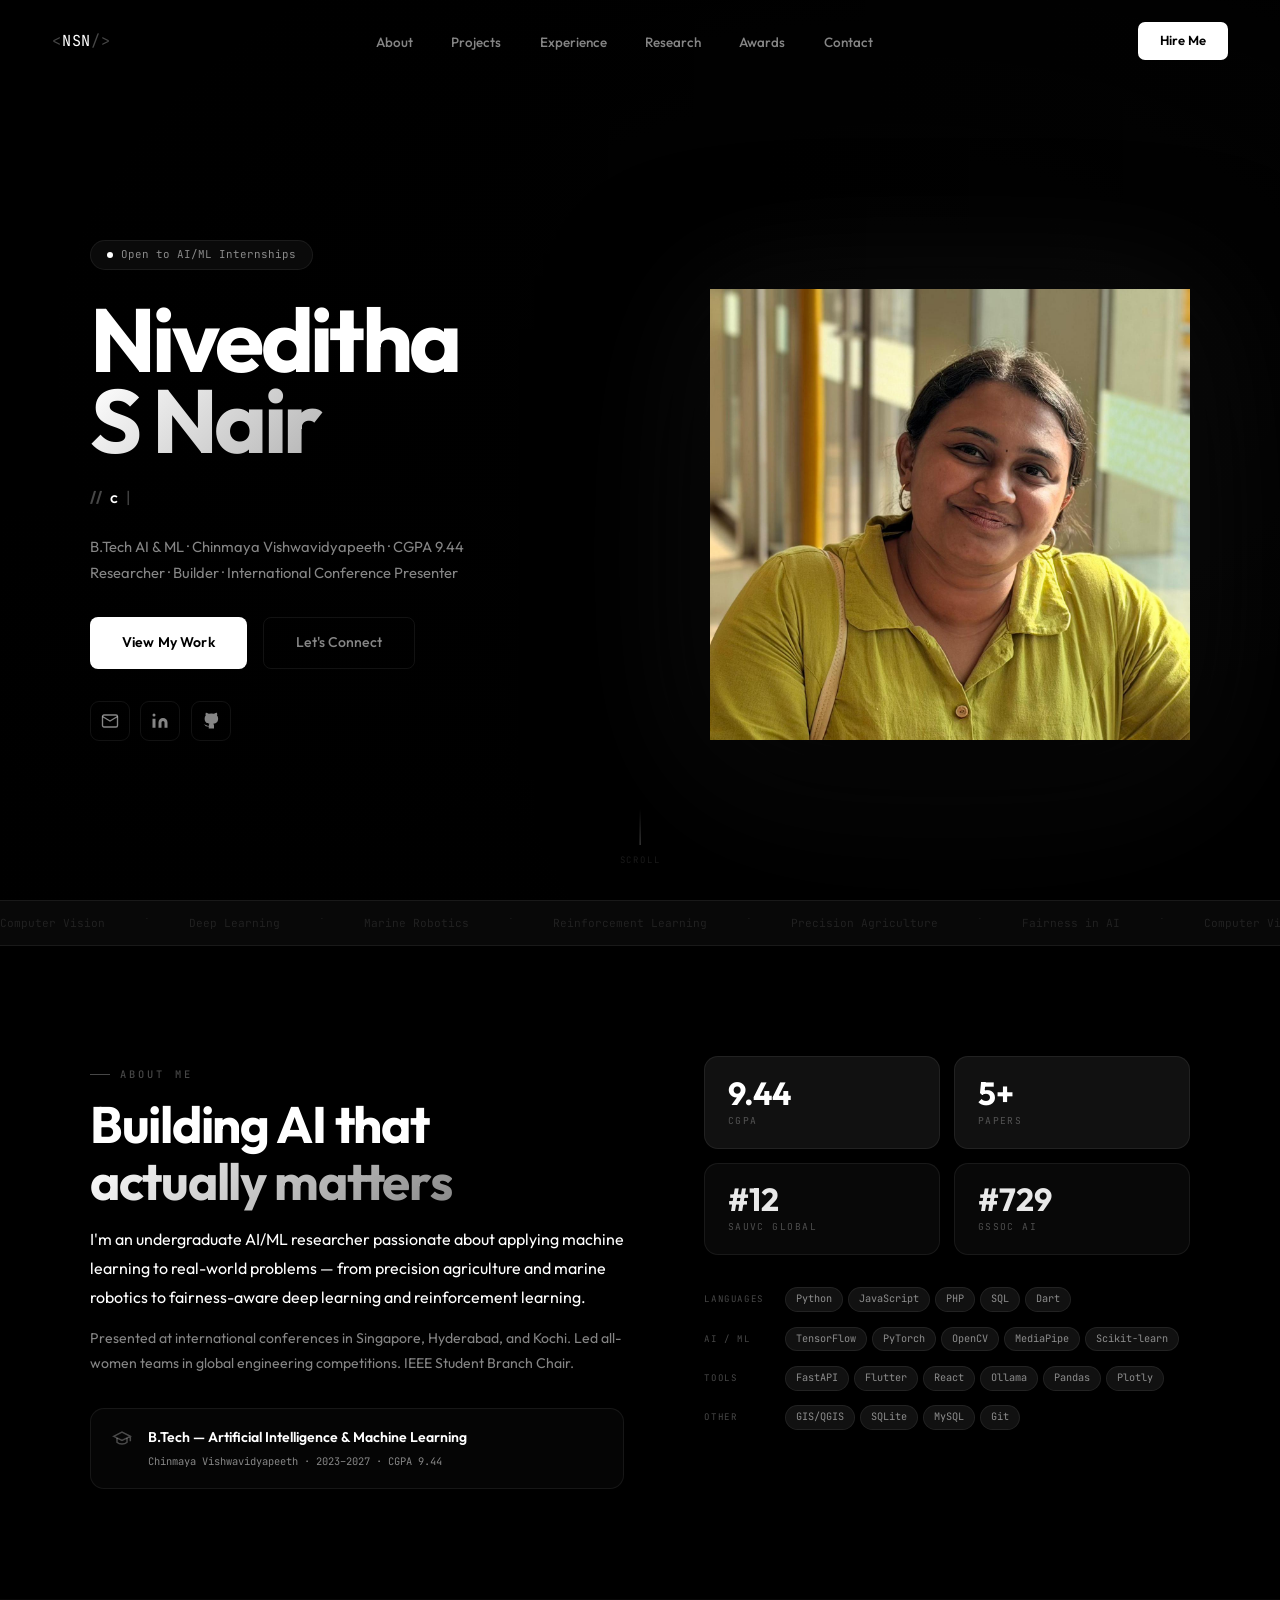
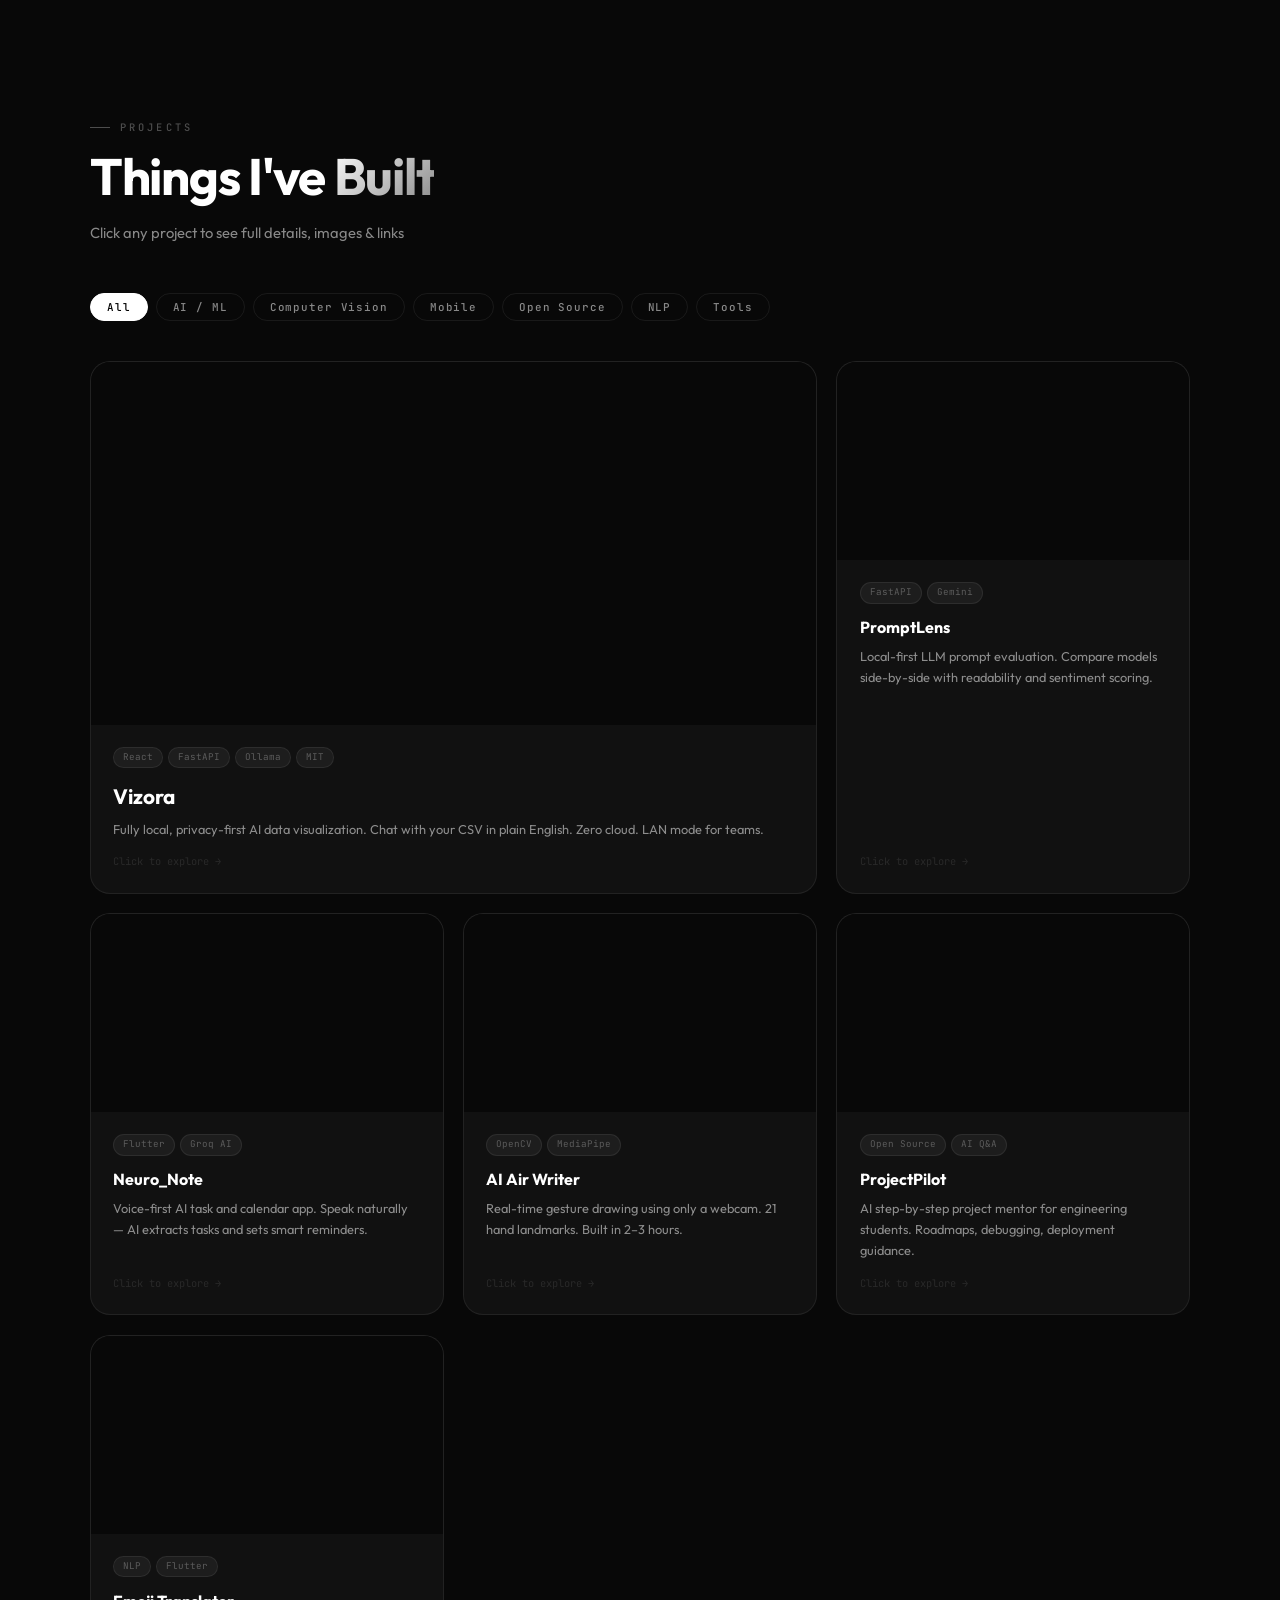
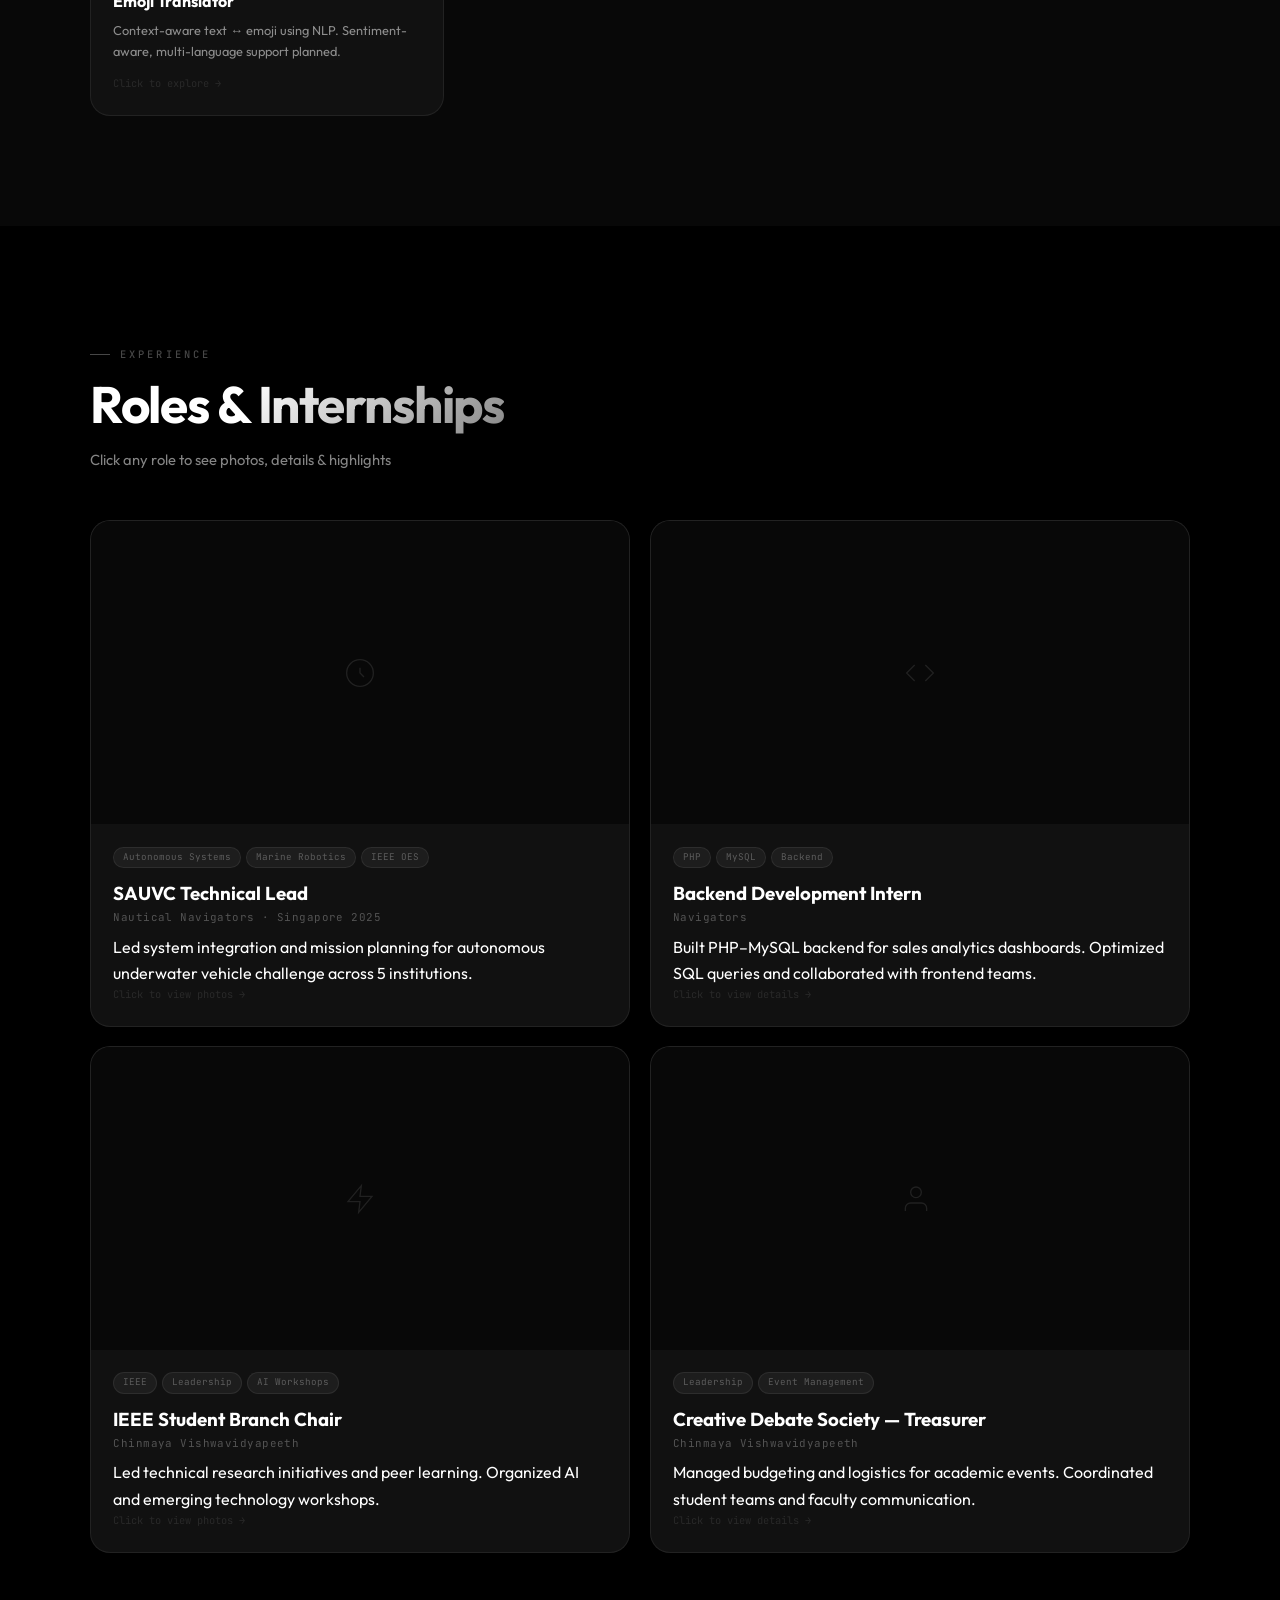
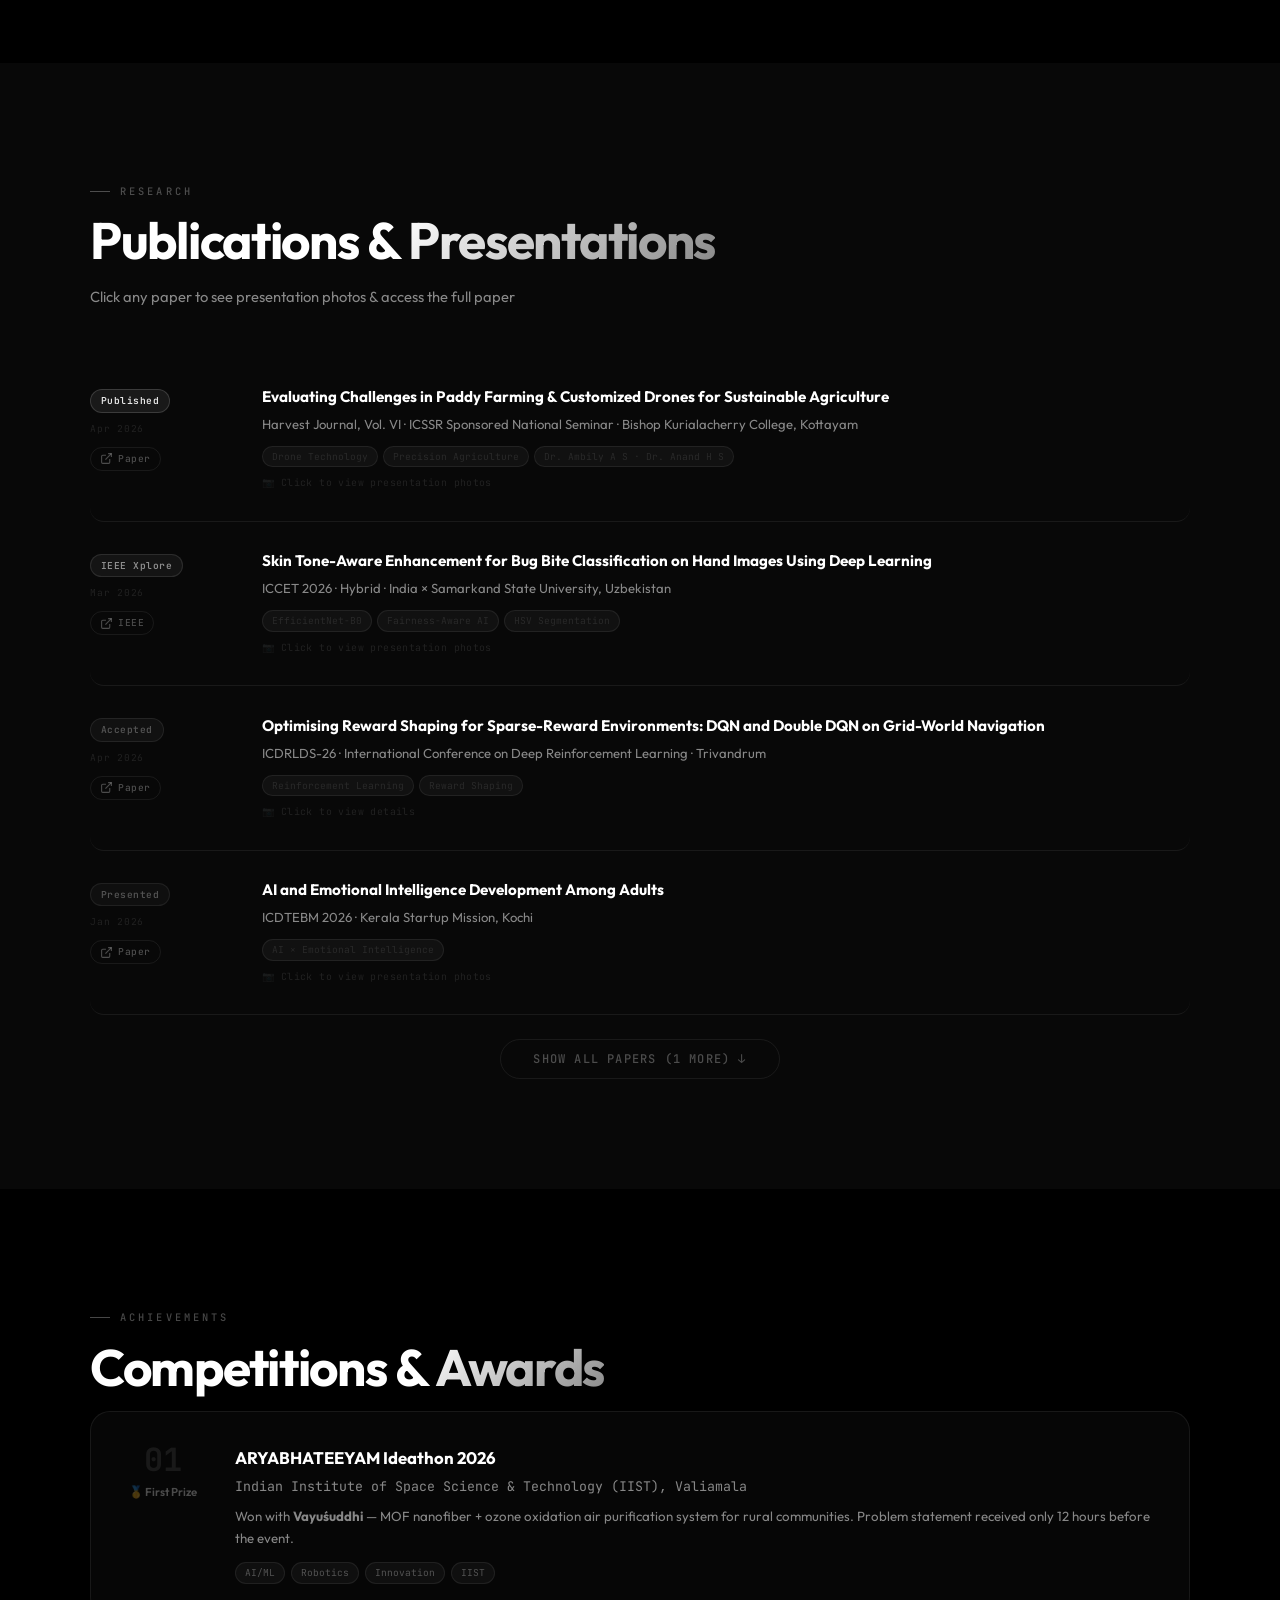
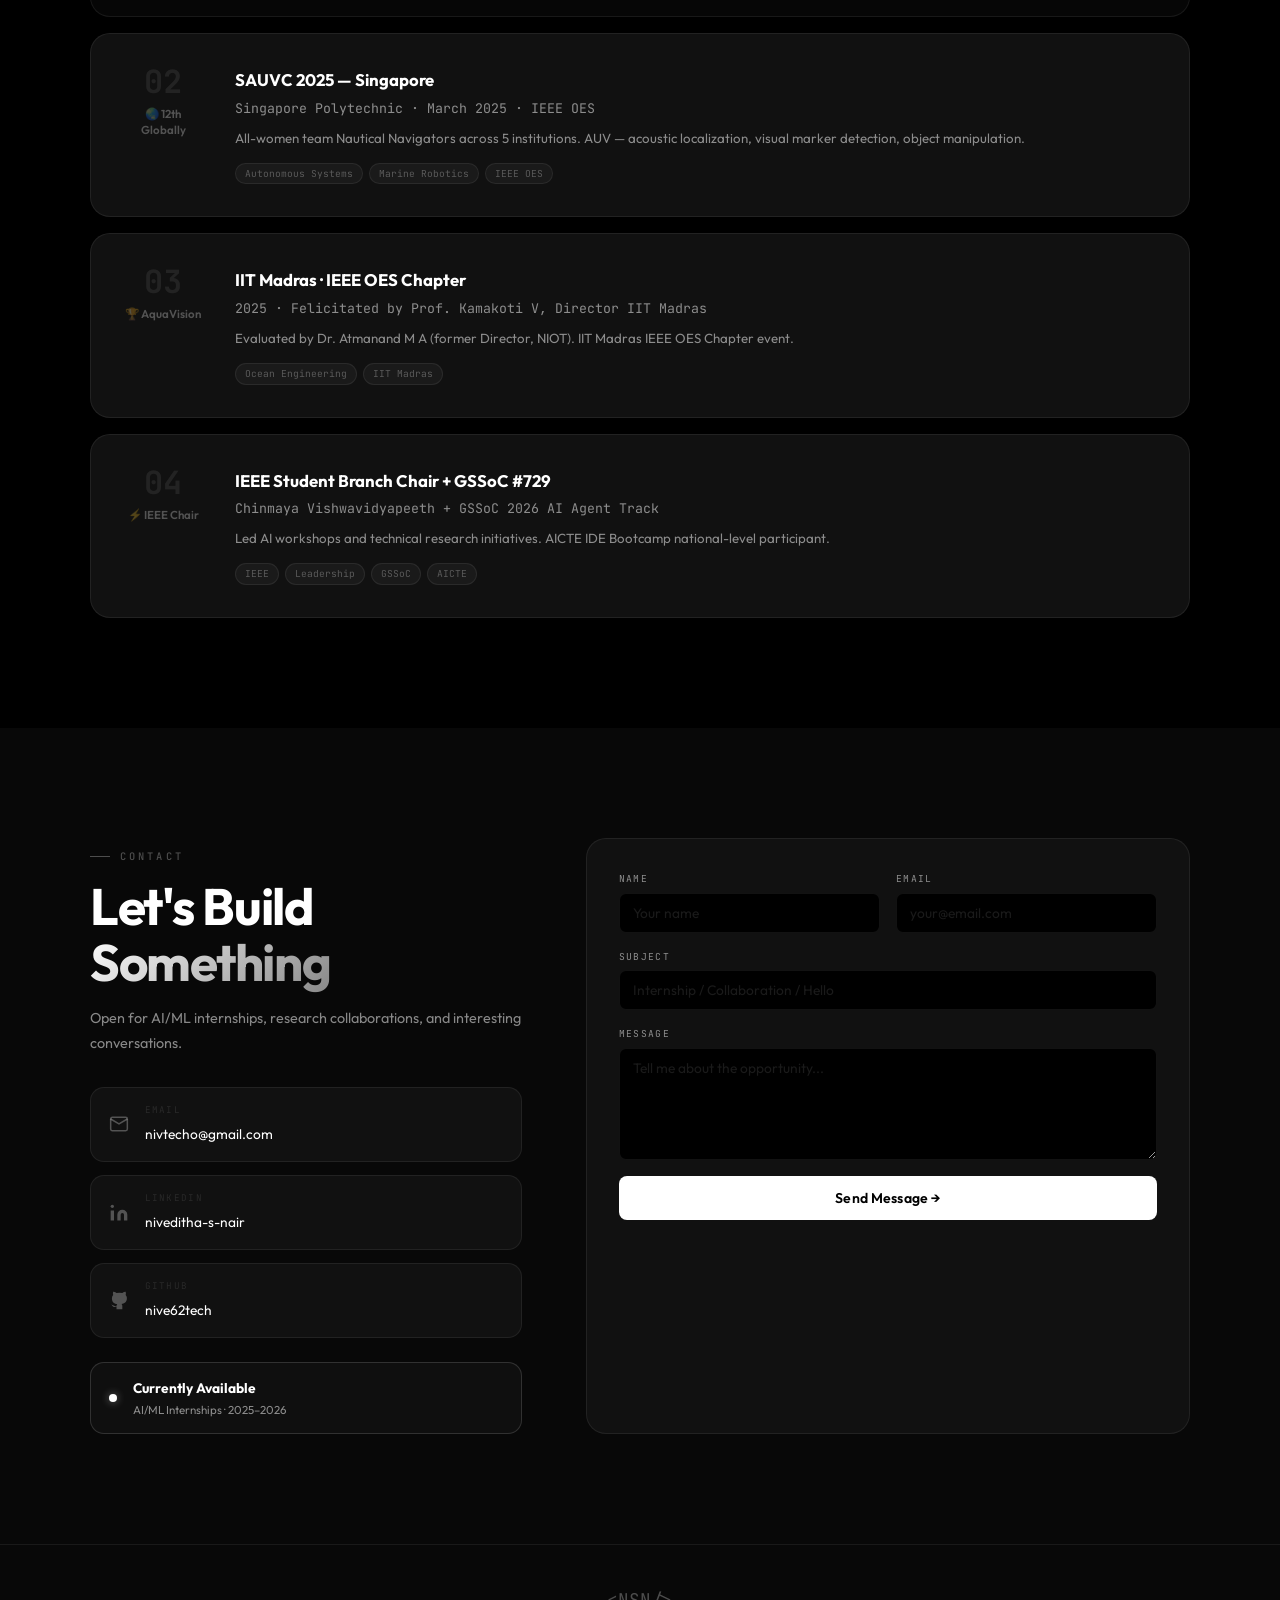
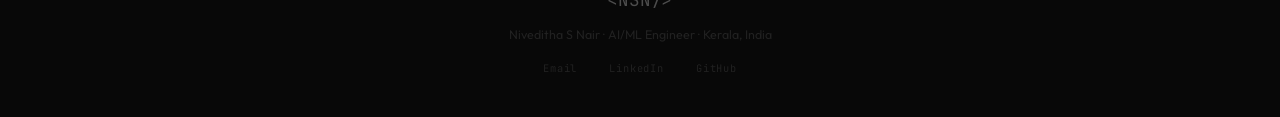
==== commit 811e8fcb: "Updated" ====
--- a/index.html
+++ b/index.html
@@ -3,9 +3,9 @@
 <head>
 <meta charset="UTF-8">
 <meta name="viewport" content="width=device-width, initial-scale=1.0">
-<title>Niveditha S Nair — GenAI & Agentic Systems Engineer</title>
+<title>Niveditha S Nair — AI/ML Engineer</title>
 <link rel="stylesheet" href="style.css">
-<link href="https://fonts.googleapis.com/css2?family=Clash+Display:wght@400;500;600;700&family=Outfit:wght@300;400;500;600;700&family=JetBrains+Mono:wght@400;500&display=swap" rel="stylesheet">
+<link href="https://fonts.googleapis.com/css2?family=Outfit:wght@300;400;500;600;700&family=JetBrains+Mono:wght@400;500&display=swap" rel="stylesheet">
 </head>
 <body>
 
@@ -15,138 +15,68 @@
   <ul class="nav-links" id="navLinks">
     <li><a href="#about">About</a></li>
     <li><a href="#projects">Projects</a></li>
+    <li><a href="#experience">Experience</a></li>
     <li><a href="#research">Research</a></li>
-    <li><a href="#achievements">Achievements</a></li>
+    <li><a href="#achievements">Awards</a></li>
     <li><a href="#contact">Contact</a></li>
   </ul>
-  <a href="#contact" class="nav-cta">Let's Connect</a>
+  <a href="#contact" class="nav-cta">Hire Me</a>
   <button class="nav-mob" id="navMob"><span></span><span></span><span></span></button>
 </nav>
 
-<!-- ═══════════════════════════════════
-     HERO — VIDEO BG + PORTRAIT
-═══════════════════════════════════ -->
+<!-- ═══ HERO ═══ -->
 <section id="hero">
-  <!-- Video Background -->
   <div class="hero-video-wrap">
-    <!--
-      📁 VIDEO: Place your background video at videos/hero-bg.mp4
-      Recommended: abstract tech / particles / dark ambient loop, muted, no sound needed
-      Fallback poster: images/hero-poster.jpg
-    -->
-    <video id="hero-video" autoplay muted loop playsinline
-      poster="images/hero-poster.jpg"
-      onerror="this.style.display='none'">
+    <video id="hero-video" autoplay muted loop playsinline poster="images/hero-poster.jpg" onerror="this.style.display='none'">
       <source src="videos/hero-bg.mp4" type="video/mp4">
     </video>
     <div class="video-overlay"></div>
   </div>
-
-  <!-- Hero Content -->
   <div class="hero-content">
     <div class="hero-left">
-      <div class="hero-pill">
-        <span class="pill-dot"></span>
-        Open to GenAI &amp; Agentic AI Roles
-      </div>
-
+      <div class="hero-pill"><span class="pill-dot"></span>Open to AI/ML Internships</div>
       <h1 class="hero-name">
         <span class="name-line">Niveditha</span>
         <span class="name-line accent-name">S Nair</span>
       </h1>
-
       <div class="hero-role">
         <span class="role-slash">//</span>
         <span id="tw"></span><span class="tw-cursor">|</span>
       </div>
-
-      <p class="hero-bio">
-        B.Tech AI &amp; ML · Chinmaya Vishwavidyapeeth · CGPA 9.44<br>
-        Generative AI &amp; Agentic Systems Engineer
-      </p>
-
+      <p class="hero-bio">B.Tech AI &amp; ML · Chinmaya Vishwavidyapeeth · CGPA 9.44<br>Researcher · Builder · International Conference Presenter</p>
       <div class="hero-btns">
         <a href="#projects" class="btn-primary smooth">View My Work</a>
         <a href="#contact"  class="btn-secondary smooth">Let's Connect</a>
       </div>
-
       <div class="hero-social">
-        <a href="mailto:nivtecho@gmail.com" class="social-icon" title="Email">
-          <svg width="18" height="18" viewBox="0 0 24 24" fill="none" stroke="currentColor" stroke-width="1.8"><path d="M4 4h16c1.1 0 2 .9 2 2v12c0 1.1-.9 2-2 2H4c-1.1 0-2-.9-2-2V6c0-1.1.9-2 2-2z"/><polyline points="22,6 12,12 2,6"/></svg>
-        </a>
-        <a href="https://www.linkedin.com/in/niveditha-sathish-nair-33ba27291/" target="_blank" class="social-icon" title="LinkedIn">
-          <svg width="18" height="18" viewBox="0 0 24 24" fill="currentColor"><path d="M16 8a6 6 0 0 1 6 6v7h-4v-7a2 2 0 0 0-2-2 2 2 0 0 0-2 2v7h-4v-7a6 6 0 0 1 6-6z"/><rect x="2" y="9" width="4" height="12"/><circle cx="4" cy="4" r="2"/></svg>
-        </a>
-        <a href="https://github.com/nive62tech" target="_blank" class="social-icon" title="GitHub">
-          <svg width="18" height="18" viewBox="0 0 24 24" fill="currentColor"><path d="M9 19c-5 1.5-5-2.5-7-3m14 6v-3.87a3.37 3.37 0 0 0-.94-2.61c3.14-.35 6.44-1.54 6.44-7A5.44 5.44 0 0 0 20 4.77 5.07 5.07 0 0 0 19.91 1S18.73.65 16 2.48a13.38 13.38 0 0 0-7 0C6.27.65 5.09 1 5.09 1A5.07 5.07 0 0 0 5 4.77a5.44 5.44 0 0 0-1.5 3.78c0 5.42 3.3 6.61 6.44 7A3.37 3.37 0 0 0 9 18.13V22"/></svg>
-        </a>
-      </div>
-    </div>
-
+        <a href="mailto:nivtecho@gmail.com" class="social-icon" title="Email"><svg width="18" height="18" viewBox="0 0 24 24" fill="none" stroke="currentColor" stroke-width="1.8"><path d="M4 4h16c1.1 0 2 .9 2 2v12c0 1.1-.9 2-2 2H4c-1.1 0-2-.9-2-2V6c0-1.1.9-2 2-2z"/><polyline points="22,6 12,12 2,6"/></svg></a>
+        <a href="https://linkedin.com/in/niveditha-s-nair" target="_blank" class="social-icon" title="LinkedIn"><svg width="18" height="18" viewBox="0 0 24 24" fill="currentColor"><path d="M16 8a6 6 0 0 1 6 6v7h-4v-7a2 2 0 0 0-2-2 2 2 0 0 0-2 2v7h-4v-7a6 6 0 0 1 6-6z"/><rect x="2" y="9" width="4" height="12"/><circle cx="4" cy="4" r="2"/></svg></a>
+        <a href="https://github.com/nive62tech" target="_blank" class="social-icon" title="GitHub"><svg width="18" height="18" viewBox="0 0 24 24" fill="currentColor"><path d="M9 19c-5 1.5-5-2.5-7-3m14 6v-3.87a3.37 3.37 0 0 0-.94-2.61c3.14-.35 6.44-1.54 6.44-7A5.44 5.44 0 0 0 20 4.77 5.07 5.07 0 0 0 19.91 1S18.73.65 16 2.48a13.38 13.38 0 0 0-7 0C6.27.65 5.09 1 5.09 1A5.07 5.07 0 0 0 5 4.77a5.44 5.44 0 0 0-1.5 3.78c0 5.42 3.3 6.61 6.44 7A3.37 3.37 0 0 0 9 18.13V22"/></svg></a>
+      </div>
+    </div>
     <div class="hero-right">
-      <!--
-        📁 PORTRAIT IMAGE
-        Place a half-body portrait with transparent/no background at: images/profile.jpg
-        PNG format recommended for transparency. Approx 600×900px
-        The image will float naturally against the video background
-      -->
-      <img
-        src="images/profile.jpg"
-        alt="Niveditha S Nair"
-        class="portrait-img"
-        onerror="this.style.display='none'"
-      >
-    </div>
-  </div>
-
-  <!-- Scroll indicator -->
-  <div class="hero-scroll-hint">
-    <div class="scroll-line"></div>
-    <span>Scroll</span>
-  </div>
+      <img src="images/profile.jpg" alt="Niveditha S Nair" class="portrait-img" onerror="this.style.display='none'">
+    </div>
+  </div>
+  <div class="hero-scroll-hint"><div class="scroll-line"></div><span>Scroll</span></div>
 </section>
 
-<!-- SKILLS MARQUEE -->
+<!-- MARQUEE -->
 <div class="marquee-strip">
   <div class="marquee-content">
-    <span>Generative AI</span><span class="mx">·</span>
-    <span>Agentic Systems</span><span class="mx">·</span>
-    <span>RAG Pipelines</span><span class="mx">·</span>
-    <span>LangChain &amp; LangGraph</span><span class="mx">·</span>
-    <span>Multi-Agent Systems</span><span class="mx">·</span>
-    <span>Vector Databases</span><span class="mx">·</span>
-    <span>Prompt &amp; Context Engineering</span><span class="mx">·</span>
-    <span>Model Context Protocol</span><span class="mx">·</span>
-    <span>Fine-Tuning (LoRA/QLoRA)</span><span class="mx">·</span>
-    <span>Tool Calling</span><span class="mx">·</span>
-    <span>Guardrails &amp; AI Safety</span><span class="mx">·</span>
-    <span>MLOps &amp; Deployment</span><span class="mx">·</span>
-    <span>Generative AI</span><span class="mx">·</span>
-    <span>Agentic Systems</span><span class="mx">·</span>
-    <span>RAG Pipelines</span><span class="mx">·</span>
-    <span>LangChain &amp; LangGraph</span><span class="mx">·</span>
-    <span>Multi-Agent Systems</span><span class="mx">·</span>
-    <span>Vector Databases</span><span class="mx">·</span>
-    <span>Prompt &amp; Context Engineering</span><span class="mx">·</span>
-    <span>Model Context Protocol</span><span class="mx">·</span>
-    <span>Fine-Tuning (LoRA/QLoRA)</span><span class="mx">·</span>
-    <span>Tool Calling</span><span class="mx">·</span>
-    <span>Guardrails &amp; AI Safety</span><span class="mx">·</span>
-    <span>MLOps &amp; Deployment</span><span class="mx">·</span>
+    <span>Computer Vision</span><span class="mx">·</span><span>Deep Learning</span><span class="mx">·</span><span>Marine Robotics</span><span class="mx">·</span><span>Reinforcement Learning</span><span class="mx">·</span><span>Precision Agriculture</span><span class="mx">·</span><span>Fairness in AI</span><span class="mx">·</span><span>Computer Vision</span><span class="mx">·</span><span>Deep Learning</span><span class="mx">·</span><span>Marine Robotics</span><span class="mx">·</span><span>Reinforcement Learning</span><span class="mx">·</span><span>Precision Agriculture</span><span class="mx">·</span><span>Fairness in AI</span><span class="mx">·</span>
   </div>
 </div>
 
-<!-- ═══════════════════════════════════
-     ABOUT
-═══════════════════════════════════ -->
+<!-- ═══ ABOUT ═══ -->
 <section id="about" class="section">
   <div class="container">
     <div class="about-wrap reveal">
       <div class="about-text">
         <div class="section-label">About Me</div>
-        <h2 class="section-title">Building agentic AI<br><em>that ships</em></h2>
-        <p class="about-lead">I'm a final-year AI &amp; ML engineering student specializing in Generative AI and Agentic AI Engineering — building systems that don't just answer a prompt, but plan, use tools, and complete multi-step tasks autonomously. I work with RAG pipelines, LangChain, LangGraph, and multi-agent architectures, on projects that go beyond typical tutorials — like an agent that debugs and fixes its own failing code, and a system where AI agents attack and defend each other to stress-test security.</p>
-        <p class="about-body">Alongside the research, I make sure everything I build can actually reach production — FastAPI, Docker, and applied MLOps — so I'm not dependent on someone else to ship my work. I also serve as Founding Chair of my IEEE student chapter, which taught me a lot about execution and ownership beyond just code.</p>
+        <h2 class="section-title">Building AI that<br><em>actually matters</em></h2>
+        <p class="about-lead">I'm an undergraduate AI/ML researcher passionate about applying machine learning to real-world problems — from precision agriculture and marine robotics to fairness-aware deep learning and reinforcement learning.</p>
+        <p class="about-body">Presented at international conferences in Singapore, Hyderabad, and Kochi. Led all-women teams in global engineering competitions. IEEE Student Branch Chair.</p>
         <div class="about-edu">
           <div class="edu-icon"><svg width="20" height="20" viewBox="0 0 24 24" fill="none" stroke="currentColor" stroke-width="1.8"><path d="M22 10v6M2 10l10-5 10 5-10 5z"/><path d="M6 12v5c3 3 9 3 12 0v-5"/></svg></div>
           <div>
@@ -155,20 +85,17 @@
           </div>
         </div>
       </div>
-
       <div class="about-aside">
         <div class="stat-cards">
           <div class="stat-card"><span class="stat-n">9.44</span><span class="stat-l">CGPA</span></div>
           <div class="stat-card"><span class="stat-n">5+</span><span class="stat-l">Papers</span></div>
-          <div class="stat-card accent-card"><span class="stat-n">6+</span><span class="stat-l">Projects Shipped</span></div>
-          <div class="stat-card accent-card"><span class="stat-n">4</span><span class="stat-l">Achievements</span></div>
-        </div>
-
+          <div class="stat-card accent-card"><span class="stat-n">#12</span><span class="stat-l">SAUVC Global</span></div>
+          <div class="stat-card accent-card"><span class="stat-n">#729</span><span class="stat-l">GSSoC AI</span></div>
+        </div>
         <div class="skills-wrap">
           <div class="skill-row"><span class="skill-label">Languages</span><div class="skill-tags"><span>Python</span><span>JavaScript</span><span>PHP</span><span>SQL</span><span>Dart</span></div></div>
-          <div class="skill-row"><span class="skill-label">GenAI / Agentic</span><div class="skill-tags"><span>LangChain</span><span>LangGraph</span><span>RAG</span><span>Multi-Agent Systems</span><span>Ollama</span></div></div>
           <div class="skill-row"><span class="skill-label">AI / ML</span><div class="skill-tags"><span>TensorFlow</span><span>PyTorch</span><span>OpenCV</span><span>MediaPipe</span><span>Scikit-learn</span></div></div>
-          <div class="skill-row"><span class="skill-label">Deployment</span><div class="skill-tags"><span>FastAPI</span><span>Docker</span><span>MLOps</span><span>React</span><span>Flutter</span></div></div>
+          <div class="skill-row"><span class="skill-label">Tools</span><div class="skill-tags"><span>FastAPI</span><span>Flutter</span><span>React</span><span>Ollama</span><span>Pandas</span><span>Plotly</span></div></div>
           <div class="skill-row"><span class="skill-label">Other</span><div class="skill-tags"><span>GIS/QGIS</span><span>SQLite</span><span>MySQL</span><span>Git</span></div></div>
         </div>
       </div>
@@ -176,94 +103,114 @@
   </div>
 </section>
 
-<!-- ═══════════════════════════════════
-     PROJECTS
-═══════════════════════════════════ -->
+<!-- ═══ PROJECTS ═══ -->
 <section id="projects" class="section section-dark">
   <div class="container">
     <div class="section-label reveal">Projects</div>
     <h2 class="section-title reveal">Things I've <em>Built</em></h2>
     <p class="section-sub reveal">Click any project to see full details, images &amp; links</p>
-
-    <div class="proj-grid reveal">
-
-      <div class="pcard featured-card" onclick="openProject('vizora')">
-        <div class="pcard-img">
-          <img src="images/vizora.jpg" alt="Vizora" onerror="this.style.display='none'">
-          <div class="pcard-img-fallback">
-            <svg width="40" height="40" viewBox="0 0 24 24" fill="none" stroke="currentColor" stroke-width="1"><rect x="3" y="3" width="7" height="7"/><rect x="14" y="3" width="7" height="7"/><rect x="14" y="14" width="7" height="7"/><rect x="3" y="14" width="7" height="7"/></svg>
-          </div>
+    <div class="filter-bar reveal">
+      <button class="filter-btn active" onclick="filterProjects('all',this)">All</button>
+      <button class="filter-btn" onclick="filterProjects('ai-ml',this)">AI / ML</button>
+      <button class="filter-btn" onclick="filterProjects('computer-vision',this)">Computer Vision</button>
+      <button class="filter-btn" onclick="filterProjects('mobile',this)">Mobile</button>
+      <button class="filter-btn" onclick="filterProjects('open-source',this)">Open Source</button>
+      <button class="filter-btn" onclick="filterProjects('nlp',this)">NLP</button>
+      <button class="filter-btn" onclick="filterProjects('tools',this)">Tools</button>
+    </div>
+    <div class="proj-grid" id="projGrid">
+      <div class="pcard featured-card" data-category="ai-ml tools open-source" onclick="openModal('project','vizora')">
+        <div class="pcard-img"><img src="images/vizora.jpg" alt="Vizora" onerror="this.style.display='none'"><div class="pcard-img-fallback"><svg width="40" height="40" viewBox="0 0 24 24" fill="none" stroke="currentColor" stroke-width="1"><rect x="3" y="3" width="7" height="7"/><rect x="14" y="3" width="7" height="7"/><rect x="14" y="14" width="7" height="7"/><rect x="3" y="14" width="7" height="7"/></svg></div></div>
+        <div class="pcard-body"><div class="pcard-tags"><span>React</span><span>FastAPI</span><span>Ollama</span><span>MIT</span></div><h3>Vizora</h3><p>Fully local, privacy-first AI data visualization. Chat with your CSV in plain English. Zero cloud. LAN mode for teams.</p><div class="pcard-hint">Click to explore →</div></div>
+      </div>
+      <div class="pcard" data-category="ai-ml tools" onclick="openModal('project','promptlens')">
+        <div class="pcard-img"><img src="images/promptlens.jpg" alt="" onerror="this.style.display='none'"><div class="pcard-img-fallback"><svg width="30" height="30" viewBox="0 0 24 24" fill="none" stroke="currentColor" stroke-width="1"><circle cx="11" cy="11" r="8"/><line x1="21" y1="21" x2="16.65" y2="16.65"/></svg></div></div>
+        <div class="pcard-body"><div class="pcard-tags"><span>FastAPI</span><span>Gemini</span></div><h3>PromptLens</h3><p>Local-first LLM prompt evaluation. Compare models side-by-side with readability and sentiment scoring.</p><div class="pcard-hint">Click to explore →</div></div>
+      </div>
+      <div class="pcard" data-category="ai-ml mobile" onclick="openModal('project','neuronote')">
+        <div class="pcard-img"><img src="images/neuronote.jpg" alt="" onerror="this.style.display='none'"><div class="pcard-img-fallback"><svg width="30" height="30" viewBox="0 0 24 24" fill="none" stroke="currentColor" stroke-width="1"><path d="M12 2a3 3 0 0 0-3 3v7a3 3 0 0 0 6 0V5a3 3 0 0 0-3-3z"/><path d="M19 10v2a7 7 0 0 1-14 0v-2"/></svg></div></div>
+        <div class="pcard-body"><div class="pcard-tags"><span>Flutter</span><span>Groq AI</span></div><h3>Neuro_Note</h3><p>Voice-first AI task and calendar app. Speak naturally — AI extracts tasks and sets smart reminders.</p><div class="pcard-hint">Click to explore →</div></div>
+      </div>
+      <div class="pcard" data-category="computer-vision ai-ml" onclick="openModal('project','airwriter')">
+        <div class="pcard-img"><img src="images/airwriter.jpg" alt="" onerror="this.style.display='none'"><div class="pcard-img-fallback"><svg width="30" height="30" viewBox="0 0 24 24" fill="none" stroke="currentColor" stroke-width="1"><path d="M17 3a2.828 2.828 0 1 1 4 4L7.5 20.5 2 22l1.5-5.5L17 3z"/></svg></div></div>
+        <div class="pcard-body"><div class="pcard-tags"><span>OpenCV</span><span>MediaPipe</span></div><h3>AI Air Writer</h3><p>Real-time gesture drawing using only a webcam. 21 hand landmarks. Built in 2–3 hours.</p><div class="pcard-hint">Click to explore →</div></div>
+      </div>
+      <div class="pcard" data-category="open-source tools" onclick="openModal('project','projectpilot')">
+        <div class="pcard-img"><img src="images/projectpilot.jpg" alt="" onerror="this.style.display='none'"><div class="pcard-img-fallback"><svg width="30" height="30" viewBox="0 0 24 24" fill="none" stroke="currentColor" stroke-width="1"><polygon points="3 11 22 2 13 21 11 13 3 11"/></svg></div></div>
+        <div class="pcard-body"><div class="pcard-tags"><span>Open Source</span><span>AI Q&amp;A</span></div><h3>ProjectPilot</h3><p>AI step-by-step project mentor for engineering students. Roadmaps, debugging, deployment guidance.</p><div class="pcard-hint">Click to explore →</div></div>
+      </div>
+      <div class="pcard" data-category="nlp mobile" onclick="openModal('project','emojitranslator')">
+        <div class="pcard-img"><img src="images/emojitranslator.jpg" alt="" onerror="this.style.display='none'"><div class="pcard-img-fallback"><svg width="30" height="30" viewBox="0 0 24 24" fill="none" stroke="currentColor" stroke-width="1"><circle cx="12" cy="12" r="10"/><path d="M8 13s1.5 2 4 2 4-2 4-2"/><line x1="9" y1="9" x2="9.01" y2="9"/><line x1="15" y1="9" x2="15.01" y2="9"/></svg></div></div>
+        <div class="pcard-body"><div class="pcard-tags"><span>NLP</span><span>Flutter</span></div><h3>Emoji Translator</h3><p>Context-aware text ↔ emoji using NLP. Sentiment-aware, multi-language support planned.</p><div class="pcard-hint">Click to explore →</div></div>
+      </div>
+    </div>
+    <div class="load-more-wrap" id="loadMoreWrap" style="display:none">
+      <button class="load-more-btn" id="loadMoreBtn" onclick="loadMore()">Load More Projects ↓</button>
+    </div>
+  </div>
+</section>
+
+<!-- ═══ EXPERIENCE ═══ -->
+<section id="experience" class="section">
+  <div class="container">
+    <div class="section-label reveal">Experience</div>
+    <h2 class="section-title reveal">Roles &amp; <em>Internships</em></h2>
+    <p class="section-sub reveal">Click any role to see photos, details &amp; highlights</p>
+    <div class="exp-cards-grid reveal">
+
+      <div class="exp-big-card" onclick="openModal('experience','sauvc_lead')">
+        <div class="exp-card-img">
+          <img src="images/exp/sauvc.jpg" alt="SAUVC" onerror="this.style.display='none'">
+          <div class="pcard-img-fallback"><svg width="32" height="32" viewBox="0 0 24 24" fill="none" stroke="currentColor" stroke-width="1"><circle cx="12" cy="12" r="10"/><path d="M12 8v4l3 3"/></svg></div>
         </div>
         <div class="pcard-body">
-          <div class="pcard-tags"><span>React</span><span>FastAPI</span><span>Ollama</span><span>MIT</span></div>
-          <h3>Vizora</h3>
-          <p>Fully local, privacy-first AI data visualization. Chat with your CSV in plain English. Zero cloud. LAN mode for teams.</p>
-          <div class="pcard-hint">Click to explore →</div>
-        </div>
-      </div>
-
-      <div class="pcard" onclick="openProject('promptlens')">
-        <div class="pcard-img">
-          <img src="images/promptlens.jpg" alt="PromptLens" onerror="this.style.display='none'">
-          <div class="pcard-img-fallback"><svg width="30" height="30" viewBox="0 0 24 24" fill="none" stroke="currentColor" stroke-width="1"><circle cx="11" cy="11" r="8"/><line x1="21" y1="21" x2="16.65" y2="16.65"/></svg></div>
+          <div class="pcard-tags"><span>Autonomous Systems</span><span>Marine Robotics</span><span>IEEE OES</span></div>
+          <h3>SAUVC Technical Lead</h3>
+          <p class="exp-company">Nautical Navigators · Singapore 2025</p>
+          <p>Led system integration and mission planning for autonomous underwater vehicle challenge across 5 institutions.</p>
+          <div class="pcard-hint">Click to view photos →</div>
+        </div>
+      </div>
+
+      <div class="exp-big-card" onclick="openModal('experience','backend_intern')">
+        <div class="exp-card-img">
+          <img src="images/exp/backend.jpg" alt="Backend Intern" onerror="this.style.display='none'">
+          <div class="pcard-img-fallback"><svg width="32" height="32" viewBox="0 0 24 24" fill="none" stroke="currentColor" stroke-width="1"><polyline points="16 18 22 12 16 6"/><polyline points="8 6 2 12 8 18"/></svg></div>
         </div>
         <div class="pcard-body">
-          <div class="pcard-tags"><span>FastAPI</span><span>Gemini</span></div>
-          <h3>PromptLens</h3>
-          <p>Local-first LLM prompt evaluation. Compare models side-by-side with readability and sentiment scoring.</p>
-          <div class="pcard-hint">Click to explore →</div>
-        </div>
-      </div>
-
-      <div class="pcard" onclick="openProject('neuronote')">
-        <div class="pcard-img">
-          <img src="images/neuronote.jpg" alt="Neuro Note" onerror="this.style.display='none'">
-          <div class="pcard-img-fallback"><svg width="30" height="30" viewBox="0 0 24 24" fill="none" stroke="currentColor" stroke-width="1"><path d="M12 2a3 3 0 0 0-3 3v7a3 3 0 0 0 6 0V5a3 3 0 0 0-3-3z"/><path d="M19 10v2a7 7 0 0 1-14 0v-2"/></svg></div>
+          <div class="pcard-tags"><span>PHP</span><span>MySQL</span><span>Backend</span></div>
+          <h3>Backend Development Intern</h3>
+          <p class="exp-company">Navigators</p>
+          <p>Built PHP–MySQL backend for sales analytics dashboards. Optimized SQL queries and collaborated with frontend teams.</p>
+          <div class="pcard-hint">Click to view details →</div>
+        </div>
+      </div>
+
+      <div class="exp-big-card" onclick="openModal('experience','ieee_chair')">
+        <div class="exp-card-img">
+          <img src="images/exp/ieee.jpg" alt="IEEE" onerror="this.style.display='none'">
+          <div class="pcard-img-fallback"><svg width="32" height="32" viewBox="0 0 24 24" fill="none" stroke="currentColor" stroke-width="1"><polygon points="13 2 3 14 12 14 11 22 21 10 12 10 13 2"/></svg></div>
         </div>
         <div class="pcard-body">
-          <div class="pcard-tags"><span>Flutter</span><span>Groq AI</span></div>
-          <h3>Neuro_Note</h3>
-          <p>Voice-first AI task and calendar app. Speak naturally — AI extracts tasks and sets smart reminders.</p>
-          <div class="pcard-hint">Click to explore →</div>
-        </div>
-      </div>
-
-      <div class="pcard" onclick="openProject('airwriter')">
-        <div class="pcard-img">
-          <img src="images/airwriter.jpg" alt="AI Air Writer" onerror="this.style.display='none'">
-          <div class="pcard-img-fallback"><svg width="30" height="30" viewBox="0 0 24 24" fill="none" stroke="currentColor" stroke-width="1"><path d="M17 3a2.828 2.828 0 1 1 4 4L7.5 20.5 2 22l1.5-5.5L17 3z"/></svg></div>
+          <div class="pcard-tags"><span>IEEE</span><span>Leadership</span><span>AI Workshops</span></div>
+          <h3>IEEE Student Branch Chair</h3>
+          <p class="exp-company">Chinmaya Vishwavidyapeeth</p>
+          <p>Led technical research initiatives and peer learning. Organized AI and emerging technology workshops.</p>
+          <div class="pcard-hint">Click to view photos →</div>
+        </div>
+      </div>
+
+      <div class="exp-big-card" onclick="openModal('experience','debate_treasurer')">
+        <div class="exp-card-img">
+          <img src="images/exp/debate.jpg" alt="Debate Society" onerror="this.style.display='none'">
+          <div class="pcard-img-fallback"><svg width="32" height="32" viewBox="0 0 24 24" fill="none" stroke="currentColor" stroke-width="1"><path d="M17 21v-2a4 4 0 0 0-4-4H5a4 4 0 0 0-4 4v2"/><circle cx="9" cy="7" r="4"/></svg></div>
         </div>
         <div class="pcard-body">
-          <div class="pcard-tags"><span>OpenCV</span><span>MediaPipe</span></div>
-          <h3>AI Air Writer</h3>
-          <p>Real-time gesture drawing using only a webcam. 21 hand landmarks. Built in 2–3 hours.</p>
-          <div class="pcard-hint">Click to explore →</div>
-        </div>
-      </div>
-
-      <div class="pcard" onclick="openProject('projectpilot')">
-        <div class="pcard-img">
-          <img src="images/projectpilot.jpg" alt="ProjectPilot" onerror="this.style.display='none'">
-          <div class="pcard-img-fallback"><svg width="30" height="30" viewBox="0 0 24 24" fill="none" stroke="currentColor" stroke-width="1"><polygon points="3 11 22 2 13 21 11 13 3 11"/></svg></div>
-        </div>
-        <div class="pcard-body">
-          <div class="pcard-tags"><span>Open Source</span><span>AI Q&amp;A</span></div>
-          <h3>ProjectPilot</h3>
-          <p>AI step-by-step project mentor for engineering students. Roadmaps, debugging, deployment guidance.</p>
-          <div class="pcard-hint">Click to explore →</div>
-        </div>
-      </div>
-
-      <div class="pcard" onclick="openProject('emojitranslator')">
-        <div class="pcard-img">
-          <img src="images/emojitranslator.jpg" alt="Emoji Translator" onerror="this.style.display='none'">
-          <div class="pcard-img-fallback"><svg width="30" height="30" viewBox="0 0 24 24" fill="none" stroke="currentColor" stroke-width="1"><circle cx="12" cy="12" r="10"/><path d="M8 13s1.5 2 4 2 4-2 4-2"/><line x1="9" y1="9" x2="9.01" y2="9"/><line x1="15" y1="9" x2="15.01" y2="9"/></svg></div>
-        </div>
-        <div class="pcard-body">
-          <div class="pcard-tags"><span>NLP</span><span>Flutter</span></div>
-          <h3>Emoji Translator</h3>
-          <p>Context-aware text ↔ emoji using NLP. Sentiment-aware, multi-language support planned.</p>
-          <div class="pcard-hint">Click to explore →</div>
+          <div class="pcard-tags"><span>Leadership</span><span>Event Management</span></div>
+          <h3>Creative Debate Society — Treasurer</h3>
+          <p class="exp-company">Chinmaya Vishwavidyapeeth</p>
+          <p>Managed budgeting and logistics for academic events. Coordinated student teams and faculty communication.</p>
+          <div class="pcard-hint">Click to view details →</div>
         </div>
       </div>
 
@@ -271,26 +218,208 @@
   </div>
 </section>
 
-<!-- PROJECT MODAL -->
-<div id="proj-modal" class="modal-overlay" onclick="closeModal(event)">
+<!-- ═══ RESEARCH ═══ -->
+<section id="research" class="section section-dark">
+  <div class="container">
+    <div class="section-label reveal">Research</div>
+    <h2 class="section-title reveal">Publications &amp; <em>Presentations</em></h2>
+    <p class="section-sub reveal">Click any paper to see presentation photos &amp; access the full paper</p>
+    <div class="research-list reveal">
+
+      <div class="research-item" onclick="openModal('research','paddy_drones')">
+        <div class="ri-left">
+          <span class="ri-badge pub">Published</span>
+          <span class="ri-date">Apr 2026</span>
+          <a href="#" class="ri-paper-link" onclick="event.stopPropagation()" title="View Paper">
+            <svg width="13" height="13" viewBox="0 0 24 24" fill="none" stroke="currentColor" stroke-width="2"><path d="M18 13v6a2 2 0 0 1-2 2H5a2 2 0 0 1-2-2V8a2 2 0 0 1 2-2h6"/><polyline points="15 3 21 3 21 9"/><line x1="10" y1="14" x2="21" y2="3"/></svg>
+            Paper
+          </a>
+        </div>
+        <div class="ri-body">
+          <h4>Evaluating Challenges in Paddy Farming &amp; Customized Drones for Sustainable Agriculture</h4>
+          <p>Harvest Journal, Vol. VI · ICSSR Sponsored National Seminar · Bishop Kurialacherry College, Kottayam</p>
+          <div class="ri-tags"><span>Drone Technology</span><span>Precision Agriculture</span><span>Dr. Ambily A S · Dr. Anand H S</span></div>
+          <div class="ri-gallery-hint">📷 Click to view presentation photos</div>
+        </div>
+      </div>
+
+      <div class="research-item" onclick="openModal('research','skin_tone')">
+        <div class="ri-left">
+          <span class="ri-badge ieee">IEEE Xplore</span>
+          <span class="ri-date">Mar 2026</span>
+          <a href="#" class="ri-paper-link" onclick="event.stopPropagation()" title="View on IEEE">
+            <svg width="13" height="13" viewBox="0 0 24 24" fill="none" stroke="currentColor" stroke-width="2"><path d="M18 13v6a2 2 0 0 1-2 2H5a2 2 0 0 1-2-2V8a2 2 0 0 1 2-2h6"/><polyline points="15 3 21 3 21 9"/><line x1="10" y1="14" x2="21" y2="3"/></svg>
+            IEEE
+          </a>
+        </div>
+        <div class="ri-body">
+          <h4>Skin Tone-Aware Enhancement for Bug Bite Classification on Hand Images Using Deep Learning</h4>
+          <p>ICCET 2026 · Hybrid · India × Samarkand State University, Uzbekistan</p>
+          <div class="ri-tags"><span>EfficientNet-B0</span><span>Fairness-Aware AI</span><span>HSV Segmentation</span></div>
+          <div class="ri-gallery-hint">📷 Click to view presentation photos</div>
+        </div>
+      </div>
+
+      <div class="research-item" onclick="openModal('research','rl_reward')">
+        <div class="ri-left">
+          <span class="ri-badge acc">Accepted</span>
+          <span class="ri-date">Apr 2026</span>
+          <a href="#" class="ri-paper-link" onclick="event.stopPropagation()" title="View Paper">
+            <svg width="13" height="13" viewBox="0 0 24 24" fill="none" stroke="currentColor" stroke-width="2"><path d="M18 13v6a2 2 0 0 1-2 2H5a2 2 0 0 1-2-2V8a2 2 0 0 1 2-2h6"/><polyline points="15 3 21 3 21 9"/><line x1="10" y1="14" x2="21" y2="3"/></svg>
+            Paper
+          </a>
+        </div>
+        <div class="ri-body">
+          <h4>Optimising Reward Shaping for Sparse-Reward Environments: DQN and Double DQN on Grid-World Navigation</h4>
+          <p>ICDRLDS-26 · International Conference on Deep Reinforcement Learning · Trivandrum</p>
+          <div class="ri-tags"><span>Reinforcement Learning</span><span>Reward Shaping</span></div>
+          <div class="ri-gallery-hint">📷 Click to view details</div>
+        </div>
+      </div>
+
+      <div class="research-item" onclick="openModal('research','emotional_ai')">
+        <div class="ri-left">
+          <span class="ri-badge pres">Presented</span>
+          <span class="ri-date">Jan 2026</span>
+          <a href="#" class="ri-paper-link" onclick="event.stopPropagation()" title="View Paper">
+            <svg width="13" height="13" viewBox="0 0 24 24" fill="none" stroke="currentColor" stroke-width="2"><path d="M18 13v6a2 2 0 0 1-2 2H5a2 2 0 0 1-2-2V8a2 2 0 0 1 2-2h6"/><polyline points="15 3 21 3 21 9"/><line x1="10" y1="14" x2="21" y2="3"/></svg>
+            Paper
+          </a>
+        </div>
+        <div class="ri-body">
+          <h4>AI and Emotional Intelligence Development Among Adults</h4>
+          <p>ICDTEBM 2026 · Kerala Startup Mission, Kochi</p>
+          <div class="ri-tags"><span>AI × Emotional Intelligence</span></div>
+          <div class="ri-gallery-hint">📷 Click to view presentation photos</div>
+        </div>
+      </div>
+
+      <div class="research-item" onclick="openModal('research','coral_reef')">
+        <div class="ri-left">
+          <span class="ri-badge pres">Poster + Talk</span>
+          <span class="ri-date">2025</span>
+          <a href="#" class="ri-paper-link" onclick="event.stopPropagation()" title="View Paper">
+            <svg width="13" height="13" viewBox="0 0 24 24" fill="none" stroke="currentColor" stroke-width="2"><path d="M18 13v6a2 2 0 0 1-2 2H5a2 2 0 0 1-2-2V8a2 2 0 0 1 2-2h6"/><polyline points="15 3 21 3 21 9"/><line x1="10" y1="14" x2="21" y2="3"/></svg>
+            Paper
+          </a>
+        </div>
+        <div class="ri-body">
+          <h4>AI-Enhanced Coral Reef Habitat Mapping around Kavaratti Island</h4>
+          <p>IIOSC-2025 · INCOIS, Hyderabad · International Indian Ocean Science Conference</p>
+          <div class="ri-tags"><span>GIS</span><span>Computer Vision</span><span>Marine Science</span><span>First international paper</span></div>
+          <div class="ri-gallery-hint">📷 Click to view poster &amp; presentation photos</div>
+        </div>
+      </div>
+
+    </div>
+    <div class="ri-load-more" id="riLoadWrap" style="display:none">
+      <button class="load-more-btn" id="riLoadBtn" onclick="loadMoreResearch()">Show All Papers ↓</button>
+    </div>
+  </div>
+</section>
+
+<!-- ═══ ACHIEVEMENTS ═══ -->
+<section id="achievements" class="section">
+  <div class="container">
+    <div class="section-label reveal">Achievements</div>
+    <h2 class="section-title reveal">Competitions &amp; <em>Awards</em></h2>
+    <div class="ach-list reveal">
+      <div class="ach-item ach-featured">
+        <div class="ach-meta"><span class="ach-pos">01</span><span class="ach-award">🥇 First Prize</span></div>
+        <div class="ach-body">
+          <h3>ARYABHATEEYAM Ideathon 2026</h3>
+          <p class="ach-where">Indian Institute of Space Science &amp; Technology (IIST), Valiamala</p>
+          <p>Won with <strong>Vayuśuddhi</strong> — MOF nanofiber + ozone oxidation air purification system for rural communities. Problem statement received only 12 hours before the event.</p>
+          <div class="ach-tags"><span>AI/ML</span><span>Robotics</span><span>Innovation</span><span>IIST</span></div>
+        </div>
+      </div>
+      <div class="ach-item">
+        <div class="ach-meta"><span class="ach-pos">02</span><span class="ach-award">🌏 12th Globally</span></div>
+        <div class="ach-body">
+          <h3>SAUVC 2025 — Singapore</h3>
+          <p class="ach-where">Singapore Polytechnic · March 2025 · IEEE OES</p>
+          <p>All-women team Nautical Navigators across 5 institutions. AUV — acoustic localization, visual marker detection, object manipulation.</p>
+          <div class="ach-tags"><span>Autonomous Systems</span><span>Marine Robotics</span><span>IEEE OES</span></div>
+        </div>
+      </div>
+      <div class="ach-item">
+        <div class="ach-meta"><span class="ach-pos">03</span><span class="ach-award">🏆 AquaVision</span></div>
+        <div class="ach-body">
+          <h3>IIT Madras · IEEE OES Chapter</h3>
+          <p class="ach-where">2025 · Felicitated by Prof. Kamakoti V, Director IIT Madras</p>
+          <p>Evaluated by Dr. Atmanand M A (former Director, NIOT). IIT Madras IEEE OES Chapter event.</p>
+          <div class="ach-tags"><span>Ocean Engineering</span><span>IIT Madras</span></div>
+        </div>
+      </div>
+      <div class="ach-item">
+        <div class="ach-meta"><span class="ach-pos">04</span><span class="ach-award">⚡ IEEE Chair</span></div>
+        <div class="ach-body">
+          <h3>IEEE Student Branch Chair + GSSoC #729</h3>
+          <p class="ach-where">Chinmaya Vishwavidyapeeth + GSSoC 2026 AI Agent Track</p>
+          <p>Led AI workshops and technical research initiatives. AICTE IDE Bootcamp national-level participant.</p>
+          <div class="ach-tags"><span>IEEE</span><span>Leadership</span><span>GSSoC</span><span>AICTE</span></div>
+        </div>
+      </div>
+    </div>
+  </div>
+</section>
+
+<!-- ═══ CONTACT ═══ -->
+<section id="contact" class="section section-dark">
+  <div class="container">
+    <div class="contact-wrap reveal">
+      <div>
+        <div class="section-label">Contact</div>
+        <h2 class="section-title">Let's Build<br><em>Something</em></h2>
+        <p class="contact-sub">Open for AI/ML internships, research collaborations, and interesting conversations.</p>
+        <div class="contact-links">
+          <a href="mailto:nivtecho@gmail.com" class="contact-link"><svg width="20" height="20" viewBox="0 0 24 24" fill="none" stroke="currentColor" stroke-width="1.8"><path d="M4 4h16c1.1 0 2 .9 2 2v12c0 1.1-.9 2-2 2H4c-1.1 0-2-.9-2-2V6c0-1.1.9-2 2-2z"/><polyline points="22,6 12,12 2,6"/></svg><div><span class="cl-label">Email</span><span class="cl-val">nivtecho@gmail.com</span></div></a>
+          <a href="https://linkedin.com/in/niveditha-s-nair" target="_blank" class="contact-link"><svg width="20" height="20" viewBox="0 0 24 24" fill="currentColor"><path d="M16 8a6 6 0 0 1 6 6v7h-4v-7a2 2 0 0 0-2-2 2 2 0 0 0-2 2v7h-4v-7a6 6 0 0 1 6-6z"/><rect x="2" y="9" width="4" height="12"/><circle cx="4" cy="4" r="2"/></svg><div><span class="cl-label">LinkedIn</span><span class="cl-val">niveditha-s-nair</span></div></a>
+          <a href="https://github.com/nive62tech" target="_blank" class="contact-link"><svg width="20" height="20" viewBox="0 0 24 24" fill="currentColor"><path d="M9 19c-5 1.5-5-2.5-7-3m14 6v-3.87a3.37 3.37 0 0 0-.94-2.61c3.14-.35 6.44-1.54 6.44-7A5.44 5.44 0 0 0 20 4.77 5.07 5.07 0 0 0 19.91 1S18.73.65 16 2.48a13.38 13.38 0 0 0-7 0C6.27.65 5.09 1 5.09 1A5.07 5.07 0 0 0 5 4.77a5.44 5.44 0 0 0-1.5 3.78c0 5.42 3.3 6.61 6.44 7A3.37 3.37 0 0 0 9 18.13V22"/></svg><div><span class="cl-label">GitHub</span><span class="cl-val">nive62tech</span></div></a>
+        </div>
+        <div class="avail-badge"><span class="avail-dot"></span><div><strong>Currently Available</strong><p>AI/ML Internships · 2025–2026</p></div></div>
+      </div>
+      <form class="contact-form" id="cform">
+        <div class="form-row">
+          <div class="field"><label>Name</label><input type="text" placeholder="Your name" required></div>
+          <div class="field"><label>Email</label><input type="email" placeholder="your@email.com" required></div>
+        </div>
+        <div class="field"><label>Subject</label><input type="text" placeholder="Internship / Collaboration / Hello"></div>
+        <div class="field"><label>Message</label><textarea rows="5" placeholder="Tell me about the opportunity..." required></textarea></div>
+        <button type="submit" class="btn-primary w100" id="csub">Send Message →</button>
+      </form>
+    </div>
+  </div>
+</section>
+
+<footer>
+  <div class="footer-inner">
+    <span class="footer-logo">&lt;NSN/&gt;</span>
+    <p>Niveditha S Nair · AI/ML Engineer · Kerala, India</p>
+    <div class="footer-links">
+      <a href="mailto:nivtecho@gmail.com">Email</a>
+      <a href="https://linkedin.com/in/niveditha-s-nair" target="_blank">LinkedIn</a>
+      <a href="https://github.com/nive62tech" target="_blank">GitHub</a>
+    </div>
+  </div>
+</footer>
+
+<!-- ═══ UNIVERSAL MODAL ═══ -->
+<div id="univ-modal" class="modal-overlay" onclick="closeModal(event)">
   <div class="modal-box">
-    <button class="modal-close" onclick="closeProject()">
+    <button class="modal-close" onclick="closeModalBtn()">
       <svg width="22" height="22" viewBox="0 0 24 24" fill="none" stroke="currentColor" stroke-width="2"><line x1="18" y1="6" x2="6" y2="18"/><line x1="6" y1="6" x2="18" y2="18"/></svg>
     </button>
-
-    <!-- Image Gallery -->
     <div class="modal-gallery">
       <div class="gallery-main">
-        <img id="modal-main-img" src="" alt="">
+        <img id="modal-main-img" src="" alt="" style="display:none">
         <div id="modal-main-fallback" class="gallery-fallback">
           <svg width="52" height="52" viewBox="0 0 24 24" fill="none" stroke="currentColor" stroke-width=".8"><rect x="3" y="3" width="18" height="18" rx="2"/><circle cx="8.5" cy="8.5" r="1.5"/><polyline points="21 15 16 10 5 21"/></svg>
-          <span id="modal-img-hint">Add images/PROJECT_ID.jpg</span>
+          <span id="modal-img-hint">Add images here</span>
         </div>
       </div>
       <div class="gallery-thumbs" id="modal-thumbs"></div>
     </div>
-
-    <!-- Content -->
     <div class="modal-content">
       <div class="modal-head">
         <div>
@@ -298,33 +427,20 @@
           <h2 id="modal-title"></h2>
           <p id="modal-tagline"></p>
         </div>
-        <div class="modal-links">
-          <a id="modal-github" href="#" target="_blank" class="link-github">
-            <svg width="18" height="18" viewBox="0 0 24 24" fill="currentColor"><path d="M9 19c-5 1.5-5-2.5-7-3m14 6v-3.87a3.37 3.37 0 0 0-.94-2.61c3.14-.35 6.44-1.54 6.44-7A5.44 5.44 0 0 0 20 4.77 5.07 5.07 0 0 0 19.91 1S18.73.65 16 2.48a13.38 13.38 0 0 0-7 0C6.27.65 5.09 1 5.09 1A5.07 5.07 0 0 0 5 4.77a5.44 5.44 0 0 0-1.5 3.78c0 5.42 3.3 6.61 6.44 7A3.37 3.37 0 0 0 9 18.13V22"/></svg>
-            View on GitHub
-          </a>
-          <a id="modal-demo" href="#" target="_blank" class="link-demo" style="display:none">
-            <svg width="18" height="18" viewBox="0 0 24 24" fill="none" stroke="currentColor" stroke-width="2"><path d="M18 13v6a2 2 0 0 1-2 2H5a2 2 0 0 1-2-2V8a2 2 0 0 1 2-2h6"/><polyline points="15 3 21 3 21 9"/><line x1="10" y1="14" x2="21" y2="3"/></svg>
-            Live Demo
-          </a>
-        </div>
-      </div>
-
+        <div class="modal-links" id="modal-links"></div>
+      </div>
       <div class="modal-meta" id="modal-meta"></div>
-
       <div class="modal-section">
         <h4>Overview</h4>
         <p id="modal-overview"></p>
       </div>
-
       <div class="modal-section">
-        <h4>Key Highlights</h4>
+        <h4>Highlights</h4>
         <ul class="modal-highlights" id="modal-highlights"></ul>
       </div>
-
-      <div class="modal-clone">
+      <div class="modal-clone" id="modal-clone-section">
         <h4>Clone &amp; Run</h4>
-        <div class="clone-box" id="modal-clone-box">
+        <div class="clone-box">
           <code id="modal-clone-cmd"></code>
           <button onclick="copyClone()" class="copy-btn" title="Copy">
             <svg width="15" height="15" viewBox="0 0 24 24" fill="none" stroke="currentColor" stroke-width="2"><rect x="9" y="9" width="13" height="13" rx="2"/><path d="M5 15H4a2 2 0 0 1-2-2V4a2 2 0 0 1 2-2h9a2 2 0 0 1 2 2v1"/></svg>
@@ -335,510 +451,289 @@
   </div>
 </div>
 
-<!-- ═══════════════════════════════════
-     RESEARCH
-═══════════════════════════════════ -->
-<section id="research" class="section">
-  <div class="container">
-    <div class="section-label reveal">Research</div>
-    <h2 class="section-title reveal">Publications &amp; <em>Presentations</em></h2>
-
-    <div class="research-list reveal">
-      <div class="research-item">
-        <div class="ri-left">
-          <span class="ri-badge pub">Published</span>
-          <span class="ri-date">Apr 2026</span>
-        </div>
-        <div class="ri-body">
-          <h4>Evaluating Challenges in Paddy Farming &amp; Customized Drones for Sustainable Agriculture</h4>
-          <p>Harvest Journal, Vol. VI · ICSSR Sponsored National Seminar · Bishop Kurialacherry College, Kottayam</p>
-          <div class="ri-tags"><span>Drone Technology</span><span>Precision Agriculture</span><span>Dr. Ambily A S · Dr. Anand H S</span></div>
-        </div>
-      </div>
-
-      <div class="research-item">
-        <div class="ri-left">
-          <span class="ri-badge ieee">IEEE Xplore</span>
-          <span class="ri-date">Mar 2026</span>
-        </div>
-        <div class="ri-body">
-          <h4>Skin Tone-Aware Enhancement for Bug Bite Classification on Hand Images Using Deep Learning</h4>
-          <p>ICCET 2026 · Hybrid · India × Samarkand State University, Uzbekistan</p>
-          <div class="ri-tags"><span>EfficientNet-B0</span><span>Fairness-Aware AI</span><span>HSV Segmentation</span></div>
-        </div>
-      </div>
-
-      <div class="research-item">
-        <div class="ri-left">
-          <span class="ri-badge acc">Accepted</span>
-          <span class="ri-date">Apr 2026</span>
-        </div>
-        <div class="ri-body">
-          <h4>Optimising Reward Shaping for Sparse-Reward Environments: DQN and Double DQN on Grid-World Navigation</h4>
-          <p>ICDRLDS-26 · International Conference on Deep Reinforcement Learning · Trivandrum</p>
-          <div class="ri-tags"><span>Reinforcement Learning</span><span>Reward Shaping</span></div>
-        </div>
-      </div>
-
-      <div class="research-item">
-        <div class="ri-left">
-          <span class="ri-badge pres">Presented</span>
-          <span class="ri-date">Jan 2026</span>
-        </div>
-        <div class="ri-body">
-          <h4>AI and Emotional Intelligence Development Among Adults</h4>
-          <p>ICDTEBM 2026 · Kerala Startup Mission, Kochi</p>
-          <div class="ri-tags"><span>AI × Emotional Intelligence</span></div>
-        </div>
-      </div>
-
-      <div class="research-item">
-        <div class="ri-left">
-          <span class="ri-badge pres">Poster + Talk</span>
-          <span class="ri-date">2025</span>
-        </div>
-        <div class="ri-body">
-          <h4>AI-Enhanced Coral Reef Habitat Mapping around Kavaratti Island</h4>
-          <p>IIOSC-2025 · INCOIS, Hyderabad · International Indian Ocean Science Conference</p>
-          <div class="ri-tags"><span>GIS</span><span>Computer Vision</span><span>Marine Science</span><span>First international paper</span></div>
-        </div>
-      </div>
-    </div>
-  </div>
-</section>
-
-<!-- ═══════════════════════════════════
-     ACHIEVEMENTS
-═══════════════════════════════════ -->
-<section id="achievements" class="section section-dark">
-  <div class="container">
-    <div class="section-label reveal">Achievements</div>
-    <h2 class="section-title reveal">Competitions &amp; <em>Achievements</em></h2>
-    <div class="ach-list reveal">
-
-      <div class="ach-item ach-featured">
-        <div class="ach-meta">
-          <span class="ach-pos">01</span>
-          <span class="ach-award">🥇 First Prize</span>
-        </div>
-        <div class="ach-body">
-          <h3>ARYABHATEEYAM Ideathon 2026</h3>
-          <p class="ach-where">Indian Institute of Space Science &amp; Technology (IIST), Valiamala</p>
-          <p>Won with <strong>Vayuśuddhi</strong> — MOF nanofiber + ozone oxidation air purification system for rural communities near industrial polluters. Problem statement received only 12 hours before the event.</p>
-          <div class="ach-tags"><span>AI/ML</span><span>Robotics</span><span>Innovation</span><span>IIST</span></div>
-        </div>
-      </div>
-
-      <div class="ach-item">
-        <div class="ach-meta">
-          <span class="ach-pos">02</span>
-          <span class="ach-award">🌏 12th Globally</span>
-        </div>
-        <div class="ach-body">
-          <h3>SAUVC 2025 — Singapore</h3>
-          <p class="ach-where">Singapore Polytechnic · March 2025 · IEEE OES</p>
-          <p>All-women team Nautical Navigators across 5 institutions. Autonomous underwater vehicle — acoustic localization, visual marker detection, object manipulation.</p>
-          <div class="ach-tags"><span>Autonomous Systems</span><span>Marine Robotics</span><span>IEEE OES</span></div>
-        </div>
-      </div>
-
-      <div class="ach-item">
-        <div class="ach-meta">
-          <span class="ach-pos">03</span>
-          <span class="ach-award">🏆 AquaVision</span>
-        </div>
-        <div class="ach-body">
-          <h3>IIT Madras · IEEE OES Chapter</h3>
-          <p class="ach-where">2025 · Felicitated by Prof. Kamakoti V, Director IIT Madras</p>
-          <p>Evaluated by Dr. Atmanand M A (former Director, NIOT). IIT Madras IEEE OES Chapter event.</p>
-          <div class="ach-tags"><span>Ocean Engineering</span><span>IIT Madras</span></div>
-        </div>
-      </div>
-
-      <div class="ach-item">
-        <div class="ach-meta">
-          <span class="ach-pos">04</span>
-          <span class="ach-award">⚡ IEEE Chair</span>
-        </div>
-        <div class="ach-body">
-          <h3>IEEE Student Branch Chair + GSSoC #729</h3>
-          <p class="ach-where">Chinmaya Vishwavidyapeeth + GSSoC 2026 AI Agent Track</p>
-          <p>Led AI workshops and technical research initiatives. AICTE IDE Bootcamp national-level participant — design thinking, lean canvas, market strategy.</p>
-          <div class="ach-tags"><span>IEEE</span><span>Leadership</span><span>GSSoC</span><span>AICTE</span></div>
-        </div>
-      </div>
-
-    </div>
-  </div>
-</section>
-
-<!-- ═══════════════════════════════════
-     EXPERIENCE
-═══════════════════════════════════ -->
-<section id="experience" class="section">
-  <div class="container">
-    <div class="section-label reveal">Experience</div>
-    <h2 class="section-title reveal">Roles &amp; <em>Internships</em></h2>
-    <div class="exp-grid reveal">
-      <div>
-        <div class="exp-group-title">Internships</div>
-        <div class="exp-card">
-          <div class="exp-icon"><svg width="18" height="18" viewBox="0 0 24 24" fill="none" stroke="currentColor" stroke-width="1.8"><path d="M22 10v6M2 10l10-5 10 5-10 5z"/><path d="M6 12v5c3 3 9 3 12 0v-5"/></svg></div>
-          <div><h4>SAUVC Technical Lead</h4><span class="exp-co">Nautical Navigators</span><p>Led system integration and mission planning for autonomous underwater vehicle challenge. Coordinated software, electronics, and mechanical subsystems.</p></div>
-        </div>
-        <div class="exp-card">
-          <div class="exp-icon"><svg width="18" height="18" viewBox="0 0 24 24" fill="none" stroke="currentColor" stroke-width="1.8"><polyline points="16 18 22 12 16 6"/><polyline points="8 6 2 12 8 18"/></svg></div>
-          <div><h4>Backend Development Intern</h4><span class="exp-co">Navigators</span><p>Built PHP–MySQL backend for sales analytics dashboards. Optimized SQL queries and collaborated with frontend teams.</p></div>
-        </div>
-      </div>
-      <div>
-        <div class="exp-group-title">Academic Roles</div>
-        <div class="exp-card">
-          <div class="exp-icon"><svg width="18" height="18" viewBox="0 0 24 24" fill="none" stroke="currentColor" stroke-width="1.8"><polygon points="13 2 3 14 12 14 11 22 21 10 12 10 13 2"/></svg></div>
-          <div><h4>IEEE Student Branch Chair</h4><span class="exp-co">Chinmaya Vishwavidyapeeth</span><p>Led technical research initiatives and peer learning. Organized AI and emerging technology workshops.</p></div>
-        </div>
-        <div class="exp-card">
-          <div class="exp-icon"><svg width="18" height="18" viewBox="0 0 24 24" fill="none" stroke="currentColor" stroke-width="1.8"><path d="M17 21v-2a4 4 0 0 0-4-4H5a4 4 0 0 0-4 4v2"/><circle cx="9" cy="7" r="4"/></svg></div>
-          <div><h4>Creative Debate Society — Treasurer</h4><span class="exp-co">Chinmaya Vishwavidyapeeth</span><p>Managed budgeting and logistics for academic events. Coordinated student teams and faculty communication.</p></div>
-        </div>
-        <div class="exp-card">
-          <div class="exp-icon"><svg width="18" height="18" viewBox="0 0 24 24" fill="none" stroke="currentColor" stroke-width="1.8"><rect x="2" y="3" width="20" height="14" rx="2"/><line x1="8" y1="21" x2="16" y2="21"/></svg></div>
-          <div><h4>Volunteer — NIRMAN Hackathon</h4><span class="exp-co">24-hour Software Hackathon</span><p>Supported organization and execution of an intensive software hackathon event.</p></div>
-        </div>
-      </div>
-    </div>
-  </div>
-</section>
-
-<!-- ═══════════════════════════════════
-     CONTACT
-═══════════════════════════════════ -->
-<section id="contact" class="section section-dark">
-  <div class="container">
-    <div class="contact-wrap reveal">
-      <div>
-        <div class="section-label">Contact</div>
-        <h2 class="section-title">Let's Build<br><em>Something</em></h2>
-        <p class="contact-sub">Open for GenAI &amp; Agentic AI internships, research collaborations, and interesting conversations.</p>
-        <div class="contact-links">
-          <a href="mailto:nivtecho@gmail.com" class="contact-link">
-            <svg width="20" height="20" viewBox="0 0 24 24" fill="none" stroke="currentColor" stroke-width="1.8"><path d="M4 4h16c1.1 0 2 .9 2 2v12c0 1.1-.9 2-2 2H4c-1.1 0-2-.9-2-2V6c0-1.1.9-2 2-2z"/><polyline points="22,6 12,12 2,6"/></svg>
-            <div><span class="cl-label">Email</span><span class="cl-val">nivtecho@gmail.com</span></div>
-          </a>
-          <a href="https://www.linkedin.com/in/niveditha-sathish-nair-33ba27291/" target="_blank" class="contact-link">
-            <svg width="20" height="20" viewBox="0 0 24 24" fill="currentColor"><path d="M16 8a6 6 0 0 1 6 6v7h-4v-7a2 2 0 0 0-2-2 2 2 0 0 0-2 2v7h-4v-7a6 6 0 0 1 6-6z"/><rect x="2" y="9" width="4" height="12"/><circle cx="4" cy="4" r="2"/></svg>
-            <div><span class="cl-label">LinkedIn</span><span class="cl-val">niveditha-sathish-nair</span></div>
-          </a>
-          <a href="https://github.com/nive62tech" target="_blank" class="contact-link">
-            <svg width="20" height="20" viewBox="0 0 24 24" fill="currentColor"><path d="M9 19c-5 1.5-5-2.5-7-3m14 6v-3.87a3.37 3.37 0 0 0-.94-2.61c3.14-.35 6.44-1.54 6.44-7A5.44 5.44 0 0 0 20 4.77 5.07 5.07 0 0 0 19.91 1S18.73.65 16 2.48a13.38 13.38 0 0 0-7 0C6.27.65 5.09 1 5.09 1A5.07 5.07 0 0 0 5 4.77a5.44 5.44 0 0 0-1.5 3.78c0 5.42 3.3 6.61 6.44 7A3.37 3.37 0 0 0 9 18.13V22"/></svg>
-            <div><span class="cl-label">GitHub</span><span class="cl-val">nive62tech</span></div>
-          </a>
-        </div>
-        <div class="avail-badge">
-          <span class="avail-dot"></span>
-          <div><strong>Currently Available</strong><p>GenAI &amp; Agentic AI Internships · 2025–2026</p></div>
-        </div>
-      </div>
-      <form class="contact-form" id="cform">
-        <div class="form-row">
-          <div class="field"><label>Name</label><input type="text" placeholder="Your name" required></div>
-          <div class="field"><label>Email</label><input type="email" placeholder="your@email.com" required></div>
-        </div>
-        <div class="field"><label>Subject</label><input type="text" placeholder="Internship / Collaboration / Hello"></div>
-        <div class="field"><label>Message</label><textarea rows="5" placeholder="Tell me about the opportunity..." required></textarea></div>
-        <button type="submit" class="btn-primary w100" id="csub">Send Message →</button>
-      </form>
-    </div>
-  </div>
-</section>
-
-<!-- FOOTER -->
-<footer>
-  <div class="footer-inner">
-    <span class="footer-logo">&lt;NSN/&gt;</span>
-    <p>Niveditha S Nair · GenAI &amp; Agentic Systems Engineer · Kerala, India</p>
-    <div class="footer-links">
-      <a href="mailto:nivtecho@gmail.com">Email</a>
-      <a href="https://www.linkedin.com/in/niveditha-sathish-nair-33ba27291/" target="_blank">LinkedIn</a>
-      <a href="https://github.com/nive62tech" target="_blank">GitHub</a>
-    </div>
-  </div>
-</footer>
-
-<!-- ═══════════════════════════════════
-     PROJECT DATA
-═══════════════════════════════════ -->
 <script>
-const PROJECTS = {
-  vizora: {
-    title: 'Vizora',
-    tagline: 'Fully local, privacy-first AI data visualization. Chat with your data in plain English — zero cloud, zero accounts.',
-    tags: ['React', 'FastAPI', 'Ollama', 'Plotly', 'MIT License'],
-    github: 'https://github.com/nive62tech',
-    demo: '',
-    clone: 'git clone https://github.com/nive62tech/vizora.git',
-    meta: { Role: 'Solo Builder', Stack: 'React · FastAPI · Ollama · Pandas', Status: 'Active · Open Source' },
-    overview: 'Vizora lets you point at a CSV, Excel, or JSON file and ask questions about it in plain English — no charting syntax, no cloud upload. Everything runs locally through Ollama, so the data never leaves the device. A LAN mode lets a small team share one running instance without each person needing their own setup.',
-    highlights: [
-      'Natural-language querying translated into interactive charts on the fly',
-      '100% local inference via Ollama — no API keys, no data leaves the device',
-      'LAN mode: host on one machine, entire team connects via browser on same WiFi',
-      'Supports TinyLlama (600MB), Phi-3 Mini (2.3GB), and Mistral (4GB)',
-      'Export charts and dashboards as PDF, PNG, or HTML',
-      'Open sourced under MIT — free forever'
-    ],
-    images: ['images/vizora.jpg','images/vizora-1.jpg','images/vizora-2.jpg']
+/* ════════════════════════════════════
+   ALL DATA
+════════════════════════════════════ */
+const DATA = {
+  project: {
+    vizora: {
+      title:'Vizora', tagline:'Fully local, privacy-first AI data visualization. Chat with your data in plain English — zero cloud, zero accounts.',
+      tags:['React','FastAPI','Ollama','Plotly','MIT License'],
+      links:[{label:'GitHub',url:'https://github.com/nive62tech',icon:'github'},{label:'Clone',clone:'git clone https://github.com/nive62tech/vizora.git'}],
+      meta:{Role:'Solo Builder',Stack:'React · FastAPI · Ollama · Pandas',Status:'Active · Open Source'},
+      overview:'Vizora lets you point at a CSV, Excel, or JSON file and ask questions in plain English — no charting syntax, no cloud. Everything runs locally through Ollama. A LAN mode lets a small team share one running instance without each person needing their own setup.',
+      highlights:['Natural-language querying translated into interactive charts on the fly','100% local inference via Ollama — no API keys, no data leaves the device','LAN mode: host on one machine, entire team connects via browser','Supports TinyLlama, Phi-3 Mini, and Mistral model sizes','Export charts and dashboards as PDF, PNG, or HTML','Open sourced under MIT — free forever'],
+      images:['images/vizora.jpg','images/vizora-1.jpg','images/vizora-2.jpg']
+    },
+    promptlens:{title:'PromptLens',tagline:'Local-first LLM prompt evaluation. Compare models side-by-side without sending your prompts anywhere.',tags:['FastAPI','Gemini API','HuggingFace','Python'],links:[{label:'GitHub',url:'https://github.com/nive62tech/promptlens',icon:'github'},{label:'Clone',clone:'git clone https://github.com/nive62tech/promptlens.git'}],meta:{Role:'Solo Builder',Stack:'FastAPI · Gemini API · HuggingFace',Status:'Active'},overview:'Built to make prompt iteration less guesswork and more measurement. PromptLens runs the same prompt across multiple models and shows outputs side-by-side with readability, sentiment, and length metrics.',highlights:['Side-by-side comparison across multiple LLMs','Automatic readability, sentiment, and length scoring','Privacy-first — prompts never logged externally','Modular connector architecture','REST API for integration'],images:['images/promptlens.jpg','images/promptlens-1.jpg']},
+    neuronote:{title:'Neuro_Note',tagline:'Voice-first AI task and calendar app. Speak naturally — AI extracts tasks, events, and reminders automatically.',tags:['Flutter','FastAPI','Groq AI','SQLite'],links:[],meta:{Role:'Solo Builder',Stack:'Flutter · Groq AI · SQLite',Status:'In Progress'},overview:'Neuro_Note removes the friction of manual task entry. Speak a sentence and the app parses intent, date, and time automatically. All data stays on-device in SQLite.',highlights:['Real-time speech-to-intent via Groq AI (Whisper + Llama 3.3)','Automatic extraction of tasks, events, dates, times, and reminders','All data stored locally — audio never persisted','Calendar view, notifications, and voice recording in one app'],images:['images/neuronote.jpg','images/neuronote-1.jpg']},
+    airwriter:{title:'AI Air Writer',tagline:'Gesture-based real-time drawing using only a webcam — no stylus, no touchscreen, just your hand.',tags:['Python','OpenCV','MediaPipe','NumPy'],links:[],meta:{Role:'Solo Builder',Stack:'Python · OpenCV · MediaPipe',Status:'Complete'},overview:'Using MediaPipe\'s 21 hand-landmark model, fingertip position is tracked frame-by-frame through OpenCV and translated into on-screen drawing — turning any webcam into a touchless canvas.',highlights:['Tracks all 21 MediaPipe hand landmarks in real time','Four gesture modes: draw, move, clear, erase','Dual-user support — two people, two colours','Zero additional hardware required','Built end-to-end in a 2–3 hour sprint'],images:['images/airwriter.jpg','images/airwriter-1.jpg']},
+    projectpilot:{title:'ProjectPilot',tagline:'AI step-by-step project mentor for engineering students — roadmaps, debugging, and deployment guidance.',tags:['Open Source','AI Q&A','Community-Driven'],links:[{label:'GitHub',url:'https://github.com/nive62tech',icon:'github'}],meta:{Role:'Solo Builder',Stack:'AI Q&A Engine · Web',Status:'Active · Open Source'},overview:'ProjectPilot was built for students stuck at the "what do I do next" stage. It breaks a goal into a structured roadmap, answers debugging questions in context, and walks through deployment steps.',highlights:['Generates step-by-step roadmaps from a project goal','Context-aware debugging Q&A','Tool, compiler, and library setup instructions','Deployment checklists for common student stacks','Fully open source — contributions welcome'],images:['images/projectpilot.jpg']},
+    emojitranslator:{title:'Emoji Translator',tagline:'Context-aware text-to-emoji translation using NLP — sentiment-driven, not just keyword matching.',tags:['NLP','Python','Flutter','Sentiment Analysis'],links:[],meta:{Role:'Solo Builder',Stack:'Python · NLP · Flutter',Status:'In Progress'},overview:'An exploratory NLP project investigating how sentiment and context can drive emoji selection. "I\'m exhausted but happy" produces a different result than a flat keyword swap would.',highlights:['Sentiment-aware — context drives emoji choice','Handles nuance that rule-based systems miss','Flutter mobile interface for real-time testing','Multi-language support planned'],images:['images/emojitranslator.jpg']}
   },
-  promptlens: {
-    title: 'PromptLens',
-    tagline: 'Local-first LLM prompt evaluation. Compare models side-by-side without sending your prompts anywhere.',
-    tags: ['FastAPI', 'Gemini API', 'HuggingFace', 'Python'],
-    github: 'https://github.com/nive62tech/promptlens',
-    demo: '',
-    clone: 'git clone https://github.com/nive62tech/promptlens.git',
-    meta: { Role: 'Solo Builder', Stack: 'FastAPI · Gemini API · HuggingFace', Status: 'Active' },
-    overview: 'Built to make prompt iteration less guesswork and more measurement. PromptLens runs the same prompt across multiple models and shows the outputs side-by-side with readability, sentiment, and length metrics computed automatically.',
-    highlights: [
-      'Side-by-side comparison across multiple LLMs (Gemini, HuggingFace, OpenAI)',
-      'Automatic readability, sentiment, and length scoring per response',
-      'Privacy-first — prompts are never logged to external services',
-      'Modular connector architecture makes adding new models easy',
-      'REST API for integration with other tools'
-    ],
-    images: ['images/promptlens.jpg','images/promptlens-1.jpg']
+  experience: {
+    sauvc_lead:{
+      title:'SAUVC Technical Lead', tagline:'Led a 5-institution all-women team to 12th rank globally at the Singapore Autonomous Underwater Vehicle Challenge 2025.',
+      tags:['Autonomous Systems','Marine Robotics','IEEE OES','Singapore'],
+      links:[],
+      meta:{Organization:'Nautical Navigators',Duration:'2024–2025',Location:'Singapore Polytechnic'},
+      overview:'As Technical Lead of Team Nautical Navigators, I led system integration and mission planning for the autonomous underwater vehicle (AUV) challenge. The team brought together students from 5 premier institutions across India. Our AUV successfully cleared qualification rounds and secured 12th rank internationally.',
+      highlights:['Led cross-institutional team coordination across 5 universities','Oversaw software, electronics, and mechanical subsystem integration','Managed AUV testing, debugging, and real-world mission execution','Represented Chinmaya Vishwavidyapeeth at IEEE OES international platform','Visited NUS, Bumblebee Labs, ARL Lab, and SUTD in Singapore'],
+      images:['images/exp/sauvc.jpg','images/exp/sauvc-1.jpg','images/exp/sauvc-2.jpg','images/exp/sauvc-3.jpg']
+    },
+    backend_intern:{
+      title:'Backend Development Intern', tagline:'Built PHP–MySQL backend systems for sales analytics dashboards at Navigators.',
+      tags:['PHP','MySQL','Backend','SQL Optimization'],
+      links:[],
+      meta:{Organization:'Navigators',Duration:'Internship',Location:'Remote'},
+      overview:'Worked on building and optimizing the backend infrastructure for sales analytics dashboards. Focused on SQL query optimization, data workflow structuring, and collaboration with frontend teams.',
+      highlights:['Built PHP–MySQL backend for sales analytics dashboards','Optimized SQL queries for improved dashboard performance','Structured data workflows for cleaner frontend integration','Collaborated with frontend teams for seamless API integration'],
+      images:['images/exp/backend.jpg','images/exp/backend-1.jpg']
+    },
+    ieee_chair:{
+      title:'IEEE Student Branch Chair', tagline:'Led the IEEE Student Branch at Chinmaya Vishwavidyapeeth — organizing AI workshops and research initiatives.',
+      tags:['IEEE','Leadership','AI Workshops','Research'],
+      links:[],
+      meta:{Organization:'Chinmaya Vishwavidyapeeth',Duration:'Ongoing',Location:'Kerala, India'},
+      overview:'As IEEE Student Branch Chair, I led academic initiatives promoting technical research and peer learning across the institution. Organized workshops on AI, machine learning, and emerging technologies, and represented the branch at IEEE OES chapter events.',
+      highlights:['Led academic initiatives promoting technical research and peer learning','Organized workshops on AI and emerging technologies','Represented branch at IEEE OES international events','Coordinated student-faculty research activities','Facilitated interdisciplinary collaboration within the institution'],
+      images:['images/exp/ieee.jpg','images/exp/ieee-1.jpg','images/exp/ieee-2.jpg']
+    },
+    debate_treasurer:{
+      title:'Creative Debate Society — Treasurer', tagline:'Managed budgeting, logistics, and coordination for academic debate events at Chinmaya Vishwavidyapeeth.',
+      tags:['Leadership','Event Management','Budgeting'],
+      links:[],
+      meta:{Organization:'Chinmaya Vishwavidyapeeth',Duration:'Ongoing',Location:'Kerala, India'},
+      overview:'As Treasurer of the Creative Debate Society, I handled financial planning and logistics for academic debate events. Coordinated between student teams and faculty to ensure smooth event execution.',
+      highlights:['Managed event budgeting and financial planning','Coordinated student teams and faculty communication','Organized logistics for debate competitions and events','Ensured transparent financial reporting for all events'],
+      images:['images/exp/debate.jpg','images/exp/debate-1.jpg']
+    }
   },
-  neuronote: {
-    title: 'Neuro_Note',
-    tagline: 'Voice-first AI task and calendar app. Speak naturally — AI extracts tasks, events, and reminders automatically.',
-    tags: ['Flutter', 'FastAPI', 'Groq AI', 'SQLite'],
-    github: '',
-    demo: '',
-    clone: '',
-    meta: { Role: 'Solo Builder', Stack: 'Flutter · Groq AI · SQLite', Status: 'In Progress' },
-    overview: 'Neuro_Note removes the friction of manual task entry. Speak a sentence and the app parses intent, date, and time automatically. All data stays on-device in SQLite. No user tracking, no ads, no analytics.',
-    highlights: [
-      'Real-time speech-to-intent via Groq AI (Whisper + Llama 3.3)',
-      'Automatic extraction of tasks, events, dates, times, and reminders',
-      'All data stored locally — audio never persisted after processing',
-      'Calendar view, notifications, and voice recording in one app'
-    ],
-    images: ['images/neuronote.jpg','images/neuronote-1.jpg']
-  },
-  airwriter: {
-    title: 'AI Air Writer',
-    tagline: 'Gesture-based real-time drawing using only a webcam — no stylus, no touchscreen, just your hand.',
-    tags: ['Python', 'OpenCV', 'MediaPipe', 'NumPy'],
-    github: '',
-    demo: '',
-    clone: '',
-    meta: { Role: 'Solo Builder', Stack: 'Python · OpenCV · MediaPipe', Status: 'Complete' },
-    overview: 'Using MediaPipe\'s 21 hand-landmark model, fingertip position is tracked frame-by-frame through OpenCV and translated into on-screen drawing — turning any webcam into a touchless canvas.',
-    highlights: [
-      'Tracks all 21 MediaPipe hand landmarks in real time',
-      'Four gesture modes: draw, move, clear, erase',
-      'Dual-user support — two people, two colours',
-      'Zero additional hardware required',
-      'Built end-to-end in a 2–3 hour sprint'
-    ],
-    images: ['images/airwriter.jpg','images/airwriter-1.jpg']
-  },
-  projectpilot: {
-    title: 'ProjectPilot',
-    tagline: 'AI step-by-step project mentor for engineering students — roadmaps, debugging, and deployment guidance.',
-    tags: ['Open Source', 'AI Q&A', 'Community-Driven'],
-    github: 'https://github.com/nive62tech',
-    demo: '',
-    clone: 'git clone https://github.com/nive62tech/projectpilot.git',
-    meta: { Role: 'Solo Builder', Stack: 'AI Q&A Engine · Web', Status: 'Active · Open Source' },
-    overview: 'ProjectPilot was built for students stuck at the "what do I do next" stage. It breaks a goal into a structured roadmap, answers debugging questions in context, and walks through deployment steps.',
-    highlights: [
-      'Generates step-by-step roadmaps from a project goal',
-      'Context-aware debugging Q&A',
-      'Tool, compiler, and library setup instructions',
-      'Deployment checklists for common student stacks',
-      'Fully open source — contributions welcome'
-    ],
-    images: ['images/projectpilot.jpg']
-  },
-  emojitranslator: {
-    title: 'Emoji Translator',
-    tagline: 'Context-aware text-to-emoji translation using NLP — sentiment-driven, not just keyword matching.',
-    tags: ['NLP', 'Python', 'Flutter', 'Sentiment Analysis'],
-    github: '',
-    demo: '',
-    clone: '',
-    meta: { Role: 'Solo Builder', Stack: 'Python · NLP · Flutter', Status: 'In Progress' },
-    overview: 'An exploratory NLP project investigating how sentiment and context can drive emoji selection rather than fixed keyword mapping. "I\'m exhausted but happy" produces a different result than a flat keyword swap would.',
-    highlights: [
-      'Sentiment-aware — context and emotion drive emoji choice',
-      'Handles nuance that rule-based systems miss',
-      'Flutter mobile interface for real-time testing',
-      'Multi-language support planned'
-    ],
-    images: ['images/emojitranslator.jpg']
+  research: {
+    paddy_drones:{
+      title:'Evaluating Challenges in Paddy Farming & Customized Drones for Sustainable Agriculture',
+      tagline:'Published in Harvest Journal — exploring how drone technology enables precision farming and sustainable agriculture.',
+      tags:['Published','Harvest Journal','Drone Technology','Precision Agriculture'],
+      links:[{label:'View Paper',url:'#',icon:'paper'},{label:'Journal',url:'#',icon:'external'}],
+      meta:{Published:'April 2026',Journal:'Harvest Journal, Vol. VI, Special Issue IV',Conference:'ICSSR Sponsored National Seminar',Venue:'Bishop Kurialacherry College, Kottayam'},
+      overview:'This paper evaluates real-world challenges faced by paddy farmers — including labour shortages, rising input costs, pest management, and sustainability concerns — and assesses how customized drone solutions enable precision farming. Presented at ICSSR Sponsored National Seminar on "Digital India to Viksit Bharat."',
+      highlights:['First research publication — achieved before completion of third year','Evaluated feasibility of customized drones for paddy farming','Analyzed precision agriculture applications for sustainable farming','Presented at national seminar with ICSSR sponsorship','Co-authored with Dr. Ambily A S and Dr. Anand H S'],
+      images:['images/research/paddy-1.jpg','images/research/paddy-2.jpg','images/research/paddy-poster.jpg']
+    },
+    skin_tone:{
+      title:'Skin Tone-Aware Enhancement for Bug Bite Classification on Hand Images Using Deep Learning',
+      tagline:'Accepted for publication in IEEE Xplore — fairness-aware deep learning model for inclusive medical AI.',
+      tags:['IEEE Xplore','Deep Learning','EfficientNet-B0','Fairness-Aware AI'],
+      links:[{label:'IEEE Xplore',url:'#',icon:'paper'},{label:'ICCET 2026',url:'#',icon:'external'}],
+      meta:{Status:'Accepted · IEEE Xplore',Conference:'ICCET 2026 (Hybrid)',Venue:'India × Samarkand State University, Uzbekistan',Date:'March 28–29, 2026'},
+      overview:'Developed a skin tone-aware deep learning model for bug bite classification using a multi-task EfficientNet-B0 architecture. The work focuses on fairness — ensuring the model performs consistently across different skin tones, not just on controlled datasets. Applied HSV-based segmentation and LAB color normalization.',
+      highlights:['Multi-task EfficientNet-B0 for simultaneous bite type + skin tone prediction','HSV-based segmentation and LAB color normalization applied','Focused on reducing accuracy disparity across skin tone groups','Evaluated both performance AND fairness metrics','Presented at hybrid international conference — India × Uzbekistan'],
+      images:['images/research/skin-tone-1.jpg','images/research/skin-tone-pres.jpg','images/research/skin-tone-2.jpg']
+    },
+    rl_reward:{
+      title:'Optimising Reward Shaping for Sparse-Reward Environments: DQN and Double DQN on Grid-World Navigation',
+      tagline:'Accepted at ICDRLDS-26 — comparative study of potential-based reward shaping in deep reinforcement learning.',
+      tags:['Accepted','Reinforcement Learning','DQN','Double DQN','Reward Shaping'],
+      links:[{label:'ICDRLDS-26',url:'#',icon:'external'}],
+      meta:{Status:'Accepted',Conference:'ICDRLDS-26',Venue:'Trivandrum, India',Date:'April 2026'},
+      overview:'A comparative study of potential-based reward shaping functions in deep reinforcement learning, evaluated on DQN and Double DQN agents navigating sparse-reward grid-world environments. The paper demonstrates how reward shaping strategies significantly affect convergence speed and final performance.',
+      highlights:['Comparative analysis of DQN and Double DQN with reward shaping','Evaluated potential-based shaping functions in sparse-reward settings','Grid-world navigation as the benchmark environment','Demonstrated impact of reward design on convergence speed'],
+      images:['images/research/rl-1.jpg','images/research/rl-2.jpg']
+    },
+    emotional_ai:{
+      title:'AI and Emotional Intelligence Development Among Adults',
+      tagline:'Presented at ICDTEBM 2026, Kerala Startup Mission — exploring AI\'s role in emotional intelligence development.',
+      tags:['Presented','AI × Emotional Intelligence','Digital Transformation'],
+      links:[{label:'ICDTEBM 2026',url:'#',icon:'external'}],
+      meta:{Status:'Presented',Conference:'ICDTEBM 2026',Venue:'Kerala Startup Mission, Kochi',Date:'January 3, 2026'},
+      overview:'This work explores the intersection of artificial intelligence and emotional intelligence development in adults. Presented at ICDTEBM 2026 — an international conference focused on digital transformation and emerging business models in finance.',
+      highlights:['Explored AI\'s role in emotional intelligence development among adults','Presented at international academic forum on digital transformation','Co-authored with Ambily Ma\'am','Received enriching feedback and academic discussions'],
+      images:['images/research/emotional-pres.jpg','images/research/emotional-1.jpg']
+    },
+    coral_reef:{
+      title:'AI-Enhanced Coral Reef Habitat Mapping around Kavaratti Island',
+      tagline:'First international conference paper — presented as Poster + Flash Talk at IIOSC-2025, INCOIS Hyderabad.',
+      tags:['Poster + Flash Talk','GIS','Computer Vision','Marine Science'],
+      links:[{label:'INCOIS',url:'#',icon:'external'}],
+      meta:{Status:'Presented',Conference:'IIOSC-2025',Venue:'INCOIS, Hyderabad',Type:'Poster + Flash Talk'},
+      overview:'Integrating diver-based imagery with GIS and spatial analysis for AI-enhanced coral reef habitat mapping around Kavaratti Island. Presented as both a poster and a flash talk at the International Indian Ocean Science Conference, hosted by INCOIS. This marks the first international conference paper.',
+      highlights:['First international conference paper presented as Poster + Flash Talk','Integrated diver-based imagery with GIS and spatial analysis','Engaged with scientists and researchers from diverse institutions','Presented to international ocean science audience at INCOIS','Carried out with team: Dheeraj Nigam and Chithrabhanu Gireesh'],
+      images:['images/research/coral-poster.jpg','images/research/coral-1.jpg','images/research/coral-2.jpg']
+    }
   }
 };
 
-/* ── OPEN PROJECT MODAL ───────────── */
-let currentGalleryIdx = 0;
-let currentImages = [];
-
-function openProject(id) {
-  const p = PROJECTS[id];
-  if (!p) return;
+/* ════════════════════════════════════
+   UNIVERSAL MODAL
+════════════════════════════════════ */
+function openModal(type, id) {
+  const d = DATA[type]?.[id];
+  if (!d) return;
   document.body.classList.add('modal-open');
 
-  // Title, tagline, tags
-  document.getElementById('modal-title').textContent = p.title;
-  document.getElementById('modal-tagline').textContent = p.tagline;
-  const tagsEl = document.getElementById('modal-tags');
-  tagsEl.innerHTML = p.tags.map(t => `<span>${t}</span>`).join('');
-
-  // GitHub link
-  const ghEl = document.getElementById('modal-github');
-  if (p.github) { ghEl.href = p.github; ghEl.style.display = 'flex'; }
-  else ghEl.style.display = 'none';
-
-  // Demo link
-  const demoEl = document.getElementById('modal-demo');
-  if (p.demo) { demoEl.href = p.demo; demoEl.style.display = 'flex'; }
-  else demoEl.style.display = 'none';
+  // Title & tagline
+  document.getElementById('modal-title').textContent = d.title;
+  document.getElementById('modal-tagline').textContent = d.tagline;
+
+  // Tags
+  document.getElementById('modal-tags').innerHTML = (d.tags||[]).map(t=>`<span>${t}</span>`).join('');
+
+  // Links
+  const linksEl = document.getElementById('modal-links');
+  linksEl.innerHTML = '';
+  (d.links||[]).forEach(l => {
+    if (l.clone) {
+      document.getElementById('modal-clone-section').style.display = 'block';
+      document.getElementById('modal-clone-cmd').textContent = l.clone;
+    } else if (l.url && l.url !== '#') {
+      const a = document.createElement('a');
+      a.href = l.url; a.target = '_blank';
+      a.className = l.icon === 'github' ? 'link-github' : 'link-demo';
+      a.innerHTML = `<svg width="16" height="16" viewBox="0 0 24 24" fill="none" stroke="currentColor" stroke-width="2"><path d="M18 13v6a2 2 0 0 1-2 2H5a2 2 0 0 1-2-2V8a2 2 0 0 1 2-2h6"/><polyline points="15 3 21 3 21 9"/><line x1="10" y1="14" x2="21" y2="3"/></svg>${l.label}`;
+      linksEl.appendChild(a);
+    }
+  });
+  if (!(d.links||[]).some(l=>l.clone)) {
+    document.getElementById('modal-clone-section').style.display = 'none';
+  }
 
   // Meta
-  const metaEl = document.getElementById('modal-meta');
-  metaEl.innerHTML = Object.entries(p.meta).map(([k,v]) =>
+  document.getElementById('modal-meta').innerHTML = Object.entries(d.meta||{}).map(([k,v])=>
     `<div class="meta-item"><span class="meta-k">${k}</span><span class="meta-v">${v}</span></div>`
   ).join('');
 
-  // Overview
-  document.getElementById('modal-overview').textContent = p.overview;
-
-  // Highlights
-  document.getElementById('modal-highlights').innerHTML =
-    p.highlights.map(h => `<li><span class="hl-dot"></span>${h}</li>`).join('');
-
-  // Clone
-  const cloneBox = document.getElementById('modal-clone-box');
-  if (p.clone) {
-    cloneBox.style.display = 'flex';
-    document.getElementById('modal-clone-cmd').textContent = p.clone;
-  } else {
-    cloneBox.style.display = 'none';
-  }
+  // Overview & highlights
+  document.getElementById('modal-overview').textContent = d.overview;
+  document.getElementById('modal-highlights').innerHTML = (d.highlights||[]).map(h=>
+    `<li><span class="hl-dot"></span>${h}</li>`).join('');
 
   // Gallery
-  currentImages = p.images || [];
-  currentGalleryIdx = 0;
-  loadGallery(id);
-
-  document.getElementById('proj-modal').classList.add('active');
-}
-
-function loadGallery(id) {
+  const imgs = d.images||[];
   const mainImg = document.getElementById('modal-main-img');
   const fallback = document.getElementById('modal-main-fallback');
-  const hintEl = document.getElementById('modal-img-hint');
-  const thumbsEl = document.getElementById('modal-thumbs');
-
-  if (currentImages.length > 0) {
-    mainImg.src = currentImages[0];
+  const hint = document.getElementById('modal-img-hint');
+  const thumbs = document.getElementById('modal-thumbs');
+
+  if (imgs.length > 0) {
+    mainImg.src = imgs[0];
     mainImg.style.display = 'block';
-    mainImg.onerror = function() {
-      this.style.display = 'none';
-      fallback.style.display = 'flex';
-      hintEl.textContent = `Add images/${id}.jpg`;
+    fallback.style.display = 'none';
+    mainImg.onerror = function(){
+      this.style.display='none';
+      fallback.style.display='flex';
+      hint.textContent = `Add ${imgs[0]}`;
     };
-    fallback.style.display = 'none';
   } else {
     mainImg.style.display = 'none';
     fallback.style.display = 'flex';
-    hintEl.textContent = `Add images/${id}.jpg`;
+    hint.textContent = 'Add images to this entry';
   }
-
-  // Thumbnails
-  thumbsEl.innerHTML = currentImages.map((src, i) =>
-    `<div class="gallery-thumb ${i===0?'active':''}" onclick="switchImg(${i},'${src}',this)">
+  thumbs.innerHTML = imgs.map((src,i)=>
+    `<div class="gallery-thumb${i===0?' active':''}" onclick="switchImg('${src}',this)">
       <img src="${src}" onerror="this.parentElement.style.display='none'">
     </div>`
   ).join('');
+
+  document.getElementById('univ-modal').classList.add('active');
 }
 
-function switchImg(idx, src, el) {
-  currentGalleryIdx = idx;
+function switchImg(src, el) {
   const mainImg = document.getElementById('modal-main-img');
-  mainImg.style.display = 'block';
-  mainImg.src = src;
-  document.getElementById('modal-main-fallback').style.display = 'none';
-  document.querySelectorAll('.gallery-thumb').forEach(t => t.classList.remove('active'));
+  const fallback = document.getElementById('modal-main-fallback');
+  mainImg.src = src; mainImg.style.display = 'block'; fallback.style.display = 'none';
+  mainImg.onerror = function(){ this.style.display='none'; fallback.style.display='flex'; };
+  document.querySelectorAll('.gallery-thumb').forEach(t=>t.classList.remove('active'));
   el.classList.add('active');
 }
-
-function closeProject() {
-  document.getElementById('proj-modal').classList.remove('active');
+function closeModalBtn() {
+  document.getElementById('univ-modal').classList.remove('active');
   document.body.classList.remove('modal-open');
 }
 function closeModal(e) {
-  if (e.target === document.getElementById('proj-modal')) closeProject();
+  if (e.target === document.getElementById('univ-modal')) closeModalBtn();
 }
-document.addEventListener('keydown', e => { if (e.key === 'Escape') closeProject(); });
+document.addEventListener('keydown', e=>{ if(e.key==='Escape') closeModalBtn(); });
 
 function copyClone() {
   const cmd = document.getElementById('modal-clone-cmd').textContent;
-  navigator.clipboard.writeText(cmd).then(() => {
+  navigator.clipboard.writeText(cmd).then(()=>{
     const btn = document.querySelector('.copy-btn');
-    btn.innerHTML = '<svg width="15" height="15" viewBox="0 0 24 24" fill="none" stroke="currentColor" stroke-width="2"><polyline points="20 6 9 17 4 12"/></svg>';
-    setTimeout(() => {
-      btn.innerHTML = '<svg width="15" height="15" viewBox="0 0 24 24" fill="none" stroke="currentColor" stroke-width="2"><rect x="9" y="9" width="13" height="13" rx="2"/><path d="M5 15H4a2 2 0 0 1-2-2V4a2 2 0 0 1 2-2h9a2 2 0 0 1 2 2v1"/></svg>';
-    }, 1800);
+    btn.innerHTML='<svg width="15" height="15" viewBox="0 0 24 24" fill="none" stroke="currentColor" stroke-width="2"><polyline points="20 6 9 17 4 12"/></svg>';
+    setTimeout(()=>{btn.innerHTML='<svg width="15" height="15" viewBox="0 0 24 24" fill="none" stroke="currentColor" stroke-width="2"><rect x="9" y="9" width="13" height="13" rx="2"/><path d="M5 15H4a2 2 0 0 1-2-2V4a2 2 0 0 1 2-2h9a2 2 0 0 1 2 2v1"/></svg>';},1800);
   });
 }
 
-/* ── NAV ──────────────────────────── */
-const nav = document.getElementById('nav');
-window.addEventListener('scroll', () => nav.classList.toggle('s', window.scrollY > 60));
-document.getElementById('navMob').addEventListener('click', () =>
-  document.getElementById('navLinks').classList.toggle('open'));
-
-/* ── TYPEWRITER ──────────────────── */
+/* ════════════════════════════════════
+   PROJECT FILTER + LOAD MORE
+════════════════════════════════════ */
+const CARDS_PER_PAGE = 6;
+let visibleCount = CARDS_PER_PAGE, activeFilter = 'all';
+function getAllCards(){ return Array.from(document.querySelectorAll('#projGrid .pcard')); }
+function getFilteredCards(){ return getAllCards().filter(c=>activeFilter==='all'||(c.dataset.category||'').split(' ').includes(activeFilter)); }
+function renderCards(){
+  getAllCards().forEach(c=>c.classList.add('hidden'));
+  getFilteredCards().slice(0,visibleCount).forEach(c=>c.classList.remove('hidden'));
+  const f=getFilteredCards(), wrap=document.getElementById('loadMoreWrap'), btn=document.getElementById('loadMoreBtn');
+  if(f.length>visibleCount){ wrap.style.display='block'; btn.disabled=false; btn.textContent=`Load More (${f.length-visibleCount} more) ↓`; }
+  else { wrap.style.display=f.length>CARDS_PER_PAGE?'block':'none'; if(btn){btn.disabled=true;btn.textContent='All Shown';} }
+}
+function filterProjects(cat,btn){ activeFilter=cat; visibleCount=CARDS_PER_PAGE; document.querySelectorAll('.filter-btn').forEach(b=>b.classList.remove('active')); btn.classList.add('active'); renderCards(); }
+function loadMore(){ visibleCount+=CARDS_PER_PAGE; renderCards(); }
+
+/* ════════════════════════════════════
+   RESEARCH LOAD MORE
+════════════════════════════════════ */
+function initResearch(){
+  const items=document.querySelectorAll('.research-item');
+  if(items.length<=4)return;
+  items.forEach((it,i)=>{ if(i>=4)it.classList.add('hidden'); });
+  document.getElementById('riLoadWrap').style.display='block';
+  document.getElementById('riLoadBtn').textContent=`Show All Papers (${items.length-4} more) ↓`;
+}
+function loadMoreResearch(){
+  const hidden=document.querySelectorAll('.research-item.hidden');
+  let s=0; hidden.forEach(it=>{ if(s<4){it.classList.remove('hidden');s++;} });
+  const rem=document.querySelectorAll('.research-item.hidden').length;
+  if(rem===0){const btn=document.getElementById('riLoadBtn');btn.textContent='All Papers Shown';btn.disabled=true;}
+  else document.getElementById('riLoadBtn').textContent=`Show More (${rem} more) ↓`;
+}
+
+/* ════════════════════════════════════
+   NAV + SCROLL + FORM
+════════════════════════════════════ */
+const nav=document.getElementById('nav');
+window.addEventListener('scroll',()=>nav.classList.toggle('s',window.scrollY>60));
+document.getElementById('navMob').addEventListener('click',()=>document.getElementById('navLinks').classList.toggle('open'));
+
+/* Typewriter */
 (function(){
-  const el = document.getElementById('tw');
-  const ph = ['autonomous multi-agent systems.','production-grade RAG pipelines.','agents that debug their own code.','LLM-powered products, end to end.','tools that plan, act & adapt.','agentic AI, built to ship.'];
-  let pi=0, ci=0, del=false;
-  function tick(){
-    const p=ph[pi];
-    del ? (el.textContent=p.slice(0,--ci)) : (el.textContent=p.slice(0,++ci));
-    if(!del && ci===p.length){ del=true; setTimeout(tick,1900); return; }
-    if(del && ci===0){ del=false; pi=(pi+1)%ph.length; }
-    setTimeout(tick, del?36:65);
-  } tick();
+  const el=document.getElementById('tw');
+  const ph=['end-to-end AI pipelines.','computer vision systems.','fair & inclusive ML models.','privacy-first AI tools.','autonomous underwater vehicles.','research that matters.'];
+  let pi=0,ci=0,del=false;
+  function tick(){const p=ph[pi];del?(el.textContent=p.slice(0,--ci)):(el.textContent=p.slice(0,++ci));if(!del&&ci===p.length){del=true;setTimeout(tick,1900);return;}if(del&&ci===0){del=false;pi=(pi+1)%ph.length;}setTimeout(tick,del?36:65);}
+  tick();
 })();
 
-/* ── SCROLL REVEAL ───────────────── */
-new IntersectionObserver(entries => {
-  entries.forEach(e => { if(e.isIntersecting){ e.target.classList.add('visible'); } });
-}, { threshold:0.08, rootMargin:'0px 0px -40px 0px' })
-.observe(...(function(){ return Array.from(document.querySelectorAll('.reveal')); })()
-  .map(el => { new IntersectionObserver(([e]) => { if(e.isIntersecting) el.classList.add('visible'); }, { threshold:0.08 }).observe(el); return el; })
-);
-
-/* ── SMOOTH SCROLL ───────────────── */
-document.querySelectorAll('.smooth, a[href^="#"]').forEach(a => {
-  a.addEventListener('click', e => {
-    const href = a.getAttribute('href');
-    if (href && href.startsWith('#')) {
-      const t = document.querySelector(href);
-      if (t) { e.preventDefault(); t.scrollIntoView({ behavior: 'smooth' }); }
-    }
-  });
+/* Scroll reveal */
+new IntersectionObserver(entries=>{entries.forEach(e=>{if(e.isIntersecting)e.target.classList.add('visible');});},{threshold:0.08,rootMargin:'0px 0px -40px 0px'})
+.observe && document.querySelectorAll('.reveal').forEach(el=>{
+  new IntersectionObserver(([e])=>{if(e.isIntersecting)el.classList.add('visible');},{threshold:0.08}).observe(el);
 });
 
-/* ── CONTACT FORM ────────────────── */
-document.getElementById('cform').addEventListener('submit', e => {
-  e.preventDefault();
-  const b = document.getElementById('csub');
-  b.textContent = '✓ Sent!'; b.style.opacity='.7';
-  setTimeout(() => { b.textContent='Send Message →'; b.style.opacity='1'; e.target.reset(); }, 3000);
+/* Smooth scroll */
+document.querySelectorAll('.smooth,a[href^="#"]').forEach(a=>{
+  a.addEventListener('click',e=>{const h=a.getAttribute('href');if(h&&h.startsWith('#')){const t=document.querySelector(h);if(t){e.preventDefault();t.scrollIntoView({behavior:'smooth'});}}});
 });
+
+/* Contact form */
+document.getElementById('cform').addEventListener('submit',e=>{
+  e.preventDefault();const b=document.getElementById('csub');b.textContent='✓ Sent!';b.style.opacity='.7';
+  setTimeout(()=>{b.textContent='Send Message →';b.style.opacity='1';e.target.reset();},3000);
+});
+
+/* Init */
+document.addEventListener('DOMContentLoaded',()=>{ if(getAllCards().length>CARDS_PER_PAGE)renderCards(); initResearch(); });
 </script>
 </body>
 </html>
--- a/style.css
+++ b/style.css
@@ -1,33 +1,32 @@
 /* ══════════════════════════════════════
-   AURORA DARK — Trending 2025/26 Theme
-   Deep black + electric violet + teal
-   Inspired by: Linear, Vercel, Raycast
+   MONOCHROME BLACK — Premium Dark Theme
+   Pure black + white + gradients of black
+   No colors. Just depth.
 ══════════════════════════════════════ */
 :root {
-  --bg:       #080810;
-  --bg2:      #0d0d18;
-  --bg3:      #12121f;
-  --violet:   #7c3aed;
-  --violet-l: #a855f7;
-  --teal:     #14b8a6;
-  --white:    #f8fafc;
-  --muted:    rgba(248,250,252,0.55);
-  --dim:      rgba(248,250,252,0.25);
-  --xs:       rgba(248,250,252,0.12);
-  --border:   rgba(124,58,237,0.18);
-  --border2:  rgba(248,250,252,0.08);
-  --glow:     rgba(124,58,237,0.35);
-  --tglow:    rgba(20,184,166,0.28);
-  --r: 14px; --rl: 20px;
+  --bg:      #000000;
+  --bg2:     #080808;
+  --bg3:     #111111;
+  --bg4:     #191919;
+  --white:   #ffffff;
+  --silver:  #e8e8e8;
+  --muted:   rgba(255,255,255,0.52);
+  --dim:     rgba(255,255,255,0.28);
+  --xs:      rgba(255,255,255,0.10);
+  --border:  rgba(255,255,255,0.14);
+  --border2: rgba(255,255,255,0.07);
+  --glow:    rgba(255,255,255,0.08);
+  --r:  14px;
+  --rl: 20px;
   --fh: 'Outfit','Inter',sans-serif;
   --fm: 'JetBrains Mono',monospace;
   --ease: cubic-bezier(0.4,0,0.2,1);
 }
 
 *,*::before,*::after { box-sizing:border-box; margin:0; padding:0; }
-html { scroll-behavior:smooth; scrollbar-width:thin; scrollbar-color:var(--violet) var(--bg2); }
+html { scroll-behavior:smooth; scrollbar-width:thin; scrollbar-color:#333 #000; }
 ::-webkit-scrollbar { width:3px; }
-::-webkit-scrollbar-thumb { background:var(--violet); border-radius:99px; }
+::-webkit-scrollbar-thumb { background:#333; border-radius:99px; }
 
 body {
   font-family:var(--fh);
@@ -48,16 +47,20 @@
 /* ── SECTION TYPOGRAPHY ──────────── */
 .section-label {
   font-family:var(--fm); font-size:.65rem; font-weight:500;
-  color:var(--violet-l); letter-spacing:.3em; text-transform:uppercase;
+  color:var(--dim); letter-spacing:.3em; text-transform:uppercase;
   display:inline-flex; align-items:center; gap:10px; margin-bottom:.8rem;
 }
-.section-label::before { content:''; width:20px; height:1px; background:var(--violet-l); opacity:.6; }
+.section-label::before { content:''; width:20px; height:1px; background:var(--dim); }
 .section-title {
   font-family:var(--fh); font-size:clamp(2rem,4vw,3.2rem);
   font-weight:700; line-height:1.1; letter-spacing:-.025em;
   color:var(--white); margin-bottom:1rem;
 }
-.section-title em { font-style:normal; color:var(--violet-l); }
+.section-title em {
+  font-style:normal;
+  background:linear-gradient(135deg, #fff 0%, #888 100%);
+  -webkit-background-clip:text; -webkit-text-fill-color:transparent; background-clip:text;
+}
 .section-sub { font-size:.92rem; color:var(--muted); margin-bottom:3rem; }
 
 /* ── REVEAL ──────────────────────── */
@@ -67,14 +70,16 @@
 /* ── BUTTONS ─────────────────────── */
 .btn-primary {
   font-family:var(--fh); font-weight:600; font-size:.88rem;
-  letter-spacing:.04em;
-  background:linear-gradient(135deg,var(--violet),var(--violet-l));
-  color:#fff; padding:13px 32px; border-radius:8px; border:none;
+  background:var(--white); color:var(--bg);
+  padding:13px 32px; border-radius:8px; border:none;
   display:inline-flex; align-items:center; gap:8px;
   transition:all .3s; cursor:pointer;
-  box-shadow:0 0 0 rgba(124,58,237,0);
-}
-.btn-primary:hover { transform:translateY(-2px); box-shadow:0 0 40px var(--glow); }
+  letter-spacing:.01em;
+}
+.btn-primary:hover {
+  background:var(--silver); transform:translateY(-2px);
+  box-shadow:0 0 40px rgba(255,255,255,0.15);
+}
 .btn-primary.w100 { width:100%; justify-content:center; }
 .btn-secondary {
   font-family:var(--fh); font-weight:500; font-size:.88rem;
@@ -92,26 +97,25 @@
 nav {
   position:fixed; top:0; left:0; right:0; z-index:500;
   display:flex; align-items:center; justify-content:space-between;
-  padding:22px 52px;
-  transition:all .4s var(--ease);
+  padding:22px 52px; transition:all .4s var(--ease);
 }
 nav.s {
-  background:rgba(8,8,16,0.88);
+  background:rgba(0,0,0,0.90);
   backdrop-filter:blur(22px); -webkit-backdrop-filter:blur(22px);
   border-bottom:1px solid var(--border2);
   padding:13px 52px;
 }
 .nav-logo { font-family:var(--fm); font-size:.95rem; color:var(--white); letter-spacing:.05em; }
-.logo-bracket { color:var(--violet-l); }
+.logo-bracket { color:var(--dim); }
 .nav-links { display:flex; gap:2.4rem; list-style:none; }
 .nav-links a { font-size:.84rem; color:var(--muted); transition:color .25s; font-weight:500; }
 .nav-links a:hover { color:var(--white); }
 .nav-cta {
   font-family:var(--fh); font-weight:600; font-size:.82rem;
-  background:var(--violet); color:#fff;
+  background:var(--white); color:var(--bg);
   padding:8px 22px; border-radius:7px; transition:all .3s;
 }
-.nav-cta:hover { background:var(--violet-l); box-shadow:0 0 24px var(--glow); }
+.nav-cta:hover { background:var(--silver); box-shadow:0 0 20px rgba(255,255,255,0.12); }
 .nav-mob { display:none; flex-direction:column; gap:5px; background:none; border:none; padding:4px; cursor:pointer; }
 .nav-mob span { display:block; width:22px; height:1.5px; background:var(--white); border-radius:2px; }
 
@@ -120,36 +124,30 @@
 ══════════════════════════════════════ */
 #hero {
   position:relative; min-height:100vh;
-  display:flex; align-items:center;
-  overflow:hidden;
+  display:flex; align-items:center; overflow:hidden;
 }
 
 /* VIDEO BACKGROUND */
-.hero-video-wrap {
-  position:absolute; inset:0; z-index:0;
-}
-.hero-video-wrap video {
-  width:100%; height:100%; object-fit:cover;
-  display:block;
-}
-/* Multi-layer overlay: dark + aurora gradient tint */
+.hero-video-wrap { position:absolute; inset:0; z-index:0; }
+.hero-video-wrap video { width:100%; height:100%; object-fit:cover; display:block; }
+
+/* Dark overlay — heavier on left so text stays readable */
 .video-overlay {
   position:absolute; inset:0;
   background:
-    linear-gradient(to right, rgba(8,8,16,0.92) 45%, rgba(8,8,16,0.45) 100%),
-    linear-gradient(to top, rgba(8,8,16,0.7) 0%, transparent 40%),
-    linear-gradient(135deg, rgba(124,58,237,0.08) 0%, transparent 60%);
-}
-/* If no video — gradient fallback bg */
+    linear-gradient(to right, rgba(0,0,0,0.92) 40%, rgba(0,0,0,0.55) 100%),
+    linear-gradient(to top, rgba(0,0,0,0.75) 0%, transparent 40%);
+}
+
+/* Fallback bg if no video */
 #hero::before {
   content:''; position:absolute; inset:0; z-index:0;
   background:
-    radial-gradient(ellipse 80% 60% at 70% 50%, rgba(124,58,237,0.15), transparent),
-    radial-gradient(ellipse 50% 40% at 30% 80%, rgba(20,184,166,0.08), transparent),
+    radial-gradient(ellipse 70% 60% at 70% 40%, rgba(255,255,255,0.03), transparent),
+    radial-gradient(ellipse 40% 30% at 20% 80%, rgba(255,255,255,0.02), transparent),
     var(--bg);
 }
 
-/* Hero grid layout */
 .hero-content {
   position:relative; z-index:10;
   max-width:1180px; margin:0 auto; padding:0 2.5rem;
@@ -159,19 +157,23 @@
   min-height:100vh; padding-top:80px;
 }
 
-/* LEFT */
+/* Pill */
 .hero-pill {
   display:inline-flex; align-items:center; gap:8px;
-  font-family:var(--fm); font-size:.68rem; color:var(--teal);
-  border:1px solid rgba(20,184,166,0.28); padding:5px 16px;
-  border-radius:99px; background:rgba(20,184,166,0.06);
+  font-family:var(--fm); font-size:.68rem; color:var(--muted);
+  border:1px solid var(--border2); padding:5px 16px;
+  border-radius:99px; background:rgba(255,255,255,0.04);
   margin-bottom:1.8rem;
   animation:fadeUp .7s var(--ease) .2s both;
 }
-.pill-dot { width:6px; height:6px; border-radius:50%; background:var(--teal); animation:pdot 2s ease infinite; }
-@keyframes pdot { 0%,100%{opacity:1;transform:scale(1);}50%{opacity:.4;transform:scale(.6);} }
+.pill-dot {
+  width:6px; height:6px; border-radius:50%;
+  background:var(--white); animation:pdot 2s ease infinite;
+}
+@keyframes pdot { 0%,100%{opacity:1;transform:scale(1);}50%{opacity:.35;transform:scale(.55);} }
 @keyframes fadeUp { from{opacity:0;transform:translateY(14px);}to{opacity:1;transform:translateY(0);} }
 
+/* Name */
 .hero-name {
   font-family:var(--fh); font-size:clamp(3rem,7vw,6.5rem);
   font-weight:700; line-height:.9; letter-spacing:-.04em;
@@ -181,18 +183,19 @@
 .name-line:nth-child(2) { animation-delay:.17s; }
 @keyframes revln { from{transform:translateY(105%);opacity:0;}to{transform:translateY(0);opacity:1;} }
 .accent-name {
-  background:linear-gradient(135deg,var(--violet-l),var(--teal));
+  background:linear-gradient(135deg, #ffffff 0%, #666666 100%);
   -webkit-background-clip:text; -webkit-text-fill-color:transparent; background-clip:text;
 }
 
+/* Typewriter */
 .hero-role {
   display:flex; align-items:center; gap:8px;
   font-size:1rem; color:var(--muted); margin-bottom:1.4rem;
   animation:fadeUp .7s var(--ease) .55s both; min-height:1.8em;
 }
-.role-slash { color:var(--violet-l); font-weight:700; }
+.role-slash { color:var(--dim); font-weight:700; }
 #tw { color:var(--white); font-weight:500; }
-.tw-cursor { color:var(--violet-l); animation:blink 1s step-end infinite; }
+.tw-cursor { color:var(--dim); animation:blink 1s step-end infinite; }
 @keyframes blink { 50%{opacity:0;} }
 
 .hero-bio {
@@ -208,9 +211,9 @@
   display:flex; align-items:center; justify-content:center;
   color:var(--muted); transition:all .28s;
 }
-.social-icon:hover { border-color:var(--border); color:var(--violet-l); transform:translateY(-2px); }
-
-/* RIGHT — Portrait */
+.social-icon:hover { border-color:var(--border); color:var(--white); transform:translateY(-2px); }
+
+/* Portrait */
 .hero-right {
   display:flex; align-items:flex-end; justify-content:center;
   position:relative; animation:fadeUp .9s var(--ease) .4s both;
@@ -219,30 +222,30 @@
 .portrait-img {
   max-height:85vh; max-width:100%;
   object-fit:contain; object-position:bottom center;
-  /* No frame, no border, transparent PNG floats naturally */
-  filter:drop-shadow(0 30px 80px rgba(124,58,237,0.4))
-         drop-shadow(0 0 120px rgba(20,184,166,0.15));
   position:absolute; bottom:0;
+  filter:
+    drop-shadow(0 40px 80px rgba(0,0,0,0.8))
+    drop-shadow(0 0 60px rgba(255,255,255,0.06));
 }
 
 /* Scroll hint */
 .hero-scroll-hint {
   position:absolute; bottom:2rem; left:50%; transform:translateX(-50%);
   display:flex; flex-direction:column; align-items:center; gap:8px;
-  font-family:var(--fm); font-size:.56rem; color:var(--dim);
+  font-family:var(--fm); font-size:.56rem; color:var(--xs);
   letter-spacing:.2em; text-transform:uppercase; z-index:10;
   animation:bob 2.5s ease infinite;
 }
-.scroll-line { width:1px; height:36px; background:linear-gradient(to bottom, transparent, var(--violet-l)); }
+.scroll-line { width:1px; height:36px; background:linear-gradient(to bottom, transparent, rgba(255,255,255,0.3)); }
 @keyframes bob { 0%,100%{transform:translateX(-50%) translateY(0);}50%{transform:translateX(-50%) translateY(6px);} }
 
 /* ══════════════════════════════════════
    MARQUEE
 ══════════════════════════════════════ */
 .marquee-strip { overflow:hidden; border-top:1px solid var(--border2); border-bottom:1px solid var(--border2); background:var(--bg2); padding:13px 0; }
-.marquee-content { display:flex; gap:2.5rem; width:max-content; animation:mq 28s linear infinite; font-family:var(--fm); font-size:.7rem; color:var(--dim); }
+.marquee-content { display:flex; gap:2.5rem; width:max-content; animation:mq 28s linear infinite; font-family:var(--fm); font-size:.7rem; color:var(--xs); }
 @keyframes mq { to { transform:translateX(-50%); } }
-.mx { color:var(--violet-l); opacity:.5; font-size:.4rem; }
+.mx { color:var(--dim); opacity:.4; font-size:.4rem; }
 
 /* ══════════════════════════════════════
    ABOUT
@@ -250,28 +253,54 @@
 .about-wrap { display:grid; grid-template-columns:1.1fr 1fr; gap:5rem; align-items:start; }
 .about-lead { font-size:1rem; color:var(--white); line-height:1.8; margin-bottom:.9rem; font-weight:400; }
 .about-body { font-size:.88rem; color:var(--muted); line-height:1.78; margin-bottom:2rem; }
-.about-edu { display:flex; align-items:flex-start; gap:1rem; padding:1.1rem 1.3rem; border-radius:var(--r); border:1px solid var(--border); background:rgba(124,58,237,0.05); }
-.edu-icon { color:var(--violet-l); flex-shrink:0; margin-top:2px; }
+.about-edu { display:flex; align-items:flex-start; gap:1rem; padding:1.1rem 1.3rem; border-radius:var(--r); border:1px solid var(--border2); background:rgba(255,255,255,0.02); }
+.edu-icon { color:var(--dim); flex-shrink:0; margin-top:2px; }
 .edu-name { font-weight:600; font-size:.88rem; margin-bottom:.2rem; }
 .edu-sub { font-family:var(--fm); font-size:.65rem; color:var(--muted); }
 
 .stat-cards { display:grid; grid-template-columns:1fr 1fr; gap:.9rem; margin-bottom:2rem; }
 .stat-card { padding:1.2rem 1.4rem; border-radius:var(--r); border:1px solid var(--border2); background:var(--bg3); transition:all .3s; }
-.stat-card:hover { border-color:var(--border); transform:translateY(-2px); box-shadow:0 0 20px rgba(124,58,237,0.1); }
-.accent-card { background:rgba(124,58,237,0.07); border-color:var(--border); }
-.stat-n { display:block; font-family:var(--fh); font-size:2rem; font-weight:700; color:var(--violet-l); line-height:1; }
-.accent-card .stat-n { color:var(--teal); }
-.stat-l { font-family:var(--fm); font-size:.6rem; color:var(--muted); letter-spacing:.15em; text-transform:uppercase; margin-top:4px; display:block; }
+.stat-card:hover { border-color:var(--border); transform:translateY(-2px); box-shadow:0 0 30px rgba(255,255,255,0.04); }
+.accent-card { background:rgba(255,255,255,0.03); border-color:var(--border2); }
+.stat-n { display:block; font-family:var(--fh); font-size:2rem; font-weight:700; color:var(--white); line-height:1; }
+.accent-card .stat-n { color:var(--silver); }
+.stat-l { font-family:var(--fm); font-size:.6rem; color:var(--dim); letter-spacing:.15em; text-transform:uppercase; margin-top:4px; display:block; }
 
 .skills-wrap { display:flex; flex-direction:column; gap:.9rem; }
 .skill-row { display:flex; align-items:flex-start; gap:.8rem; }
-.skill-label { font-family:var(--fm); font-size:.57rem; color:var(--violet-l); letter-spacing:.18em; text-transform:uppercase; white-space:nowrap; min-width:68px; padding-top:5px; }
+.skill-label { font-family:var(--fm); font-size:.57rem; color:var(--dim); letter-spacing:.18em; text-transform:uppercase; white-space:nowrap; min-width:68px; padding-top:5px; }
 .skill-tags { display:flex; flex-wrap:wrap; gap:5px; }
 .skill-tags span { font-family:var(--fm); font-size:.64rem; padding:3px 10px; border-radius:99px; border:1px solid var(--border2); color:var(--muted); background:var(--bg3); transition:all .3s; cursor:default; }
-.skill-tags span:hover { border-color:var(--border); color:var(--violet-l); background:rgba(124,58,237,0.07); }
-
-/* ══════════════════════════════════════
-   PROJECTS GRID
+.skill-tags span:hover { border-color:var(--border); color:var(--white); }
+
+/* ══════════════════════════════════════
+   PROJECT FILTERS + LOAD MORE
+══════════════════════════════════════ */
+.filter-bar { display:flex; flex-wrap:wrap; gap:.5rem; margin-bottom:2.5rem; }
+.filter-btn {
+  font-family:var(--fm); font-size:.68rem; font-weight:500;
+  letter-spacing:.08em; padding:6px 16px; border-radius:99px;
+  border:1px solid var(--border2); background:transparent;
+  color:var(--muted); cursor:pointer; transition:all .25s;
+}
+.filter-btn:hover { border-color:var(--border); color:var(--white); }
+.filter-btn.active { background:var(--white); border-color:var(--white); color:var(--bg); }
+.pcard.hidden { display:none; }
+.load-more-wrap { text-align:center; margin-top:2.5rem; }
+.load-more-btn {
+  font-family:var(--fm); font-size:.75rem; font-weight:500;
+  letter-spacing:.1em; text-transform:uppercase;
+  background:transparent; color:var(--dim);
+  border:1px solid var(--border2); padding:11px 32px;
+  border-radius:99px; cursor:pointer; transition:all .3s;
+}
+.load-more-btn:hover { border-color:var(--border); color:var(--white); box-shadow:0 0 20px rgba(255,255,255,0.05); }
+.load-more-btn:disabled { opacity:.25; cursor:default; }
+.research-item.hidden { display:none; }
+.ri-load-more { text-align:center; margin-top:1.5rem; }
+
+/* ══════════════════════════════════════
+   PROJECTS
 ══════════════════════════════════════ */
 .proj-grid { display:grid; grid-template-columns:repeat(3,1fr); gap:1.2rem; }
 .pcard {
@@ -281,62 +310,49 @@
   transition:all .35s var(--ease);
   position:relative;
 }
-.pcard::before {
-  content:''; position:absolute; inset:0; border-radius:var(--rl);
-  background:linear-gradient(135deg, rgba(124,58,237,0.06), transparent);
-  opacity:0; transition:opacity .35s;
-}
-.pcard:hover { border-color:var(--border); transform:translateY(-5px); box-shadow:0 20px 60px rgba(0,0,0,0.4), 0 0 0 1px rgba(124,58,237,0.12); }
-.pcard:hover::before { opacity:1; }
+.pcard:hover { border-color:var(--border); transform:translateY(-5px); box-shadow:0 20px 60px rgba(0,0,0,0.6), 0 0 0 1px rgba(255,255,255,0.08); }
 .featured-card { grid-column:span 2; }
 
-.pcard-img {
-  width:100%; aspect-ratio:16/9; background:var(--bg2);
-  overflow:hidden; position:relative;
-  display:flex; align-items:center; justify-content:center;
-}
+.pcard-img { width:100%; aspect-ratio:16/9; background:var(--bg2); overflow:hidden; position:relative; display:flex; align-items:center; justify-content:center; }
 .featured-card .pcard-img { aspect-ratio:16/8; }
-.pcard-img img { width:100%; height:100%; object-fit:cover; transition:transform .5s var(--ease); }
-.pcard:hover .pcard-img img { transform:scale(1.05); }
+.pcard-img img { width:100%; height:100%; object-fit:cover; transition:transform .5s var(--ease); filter:brightness(0.85); }
+.pcard:hover .pcard-img img { transform:scale(1.05); filter:brightness(1); }
 .pcard-img-fallback { position:absolute; inset:0; display:flex; align-items:center; justify-content:center; color:var(--xs); }
 .pcard-img img + .pcard-img-fallback { display:none; }
 
-.pcard-body { padding:1.4rem; flex:1; display:flex; flex-direction:column; position:relative; z-index:1; }
+.pcard-body { padding:1.4rem; flex:1; display:flex; flex-direction:column; }
 .pcard-tags { display:flex; flex-wrap:wrap; gap:5px; margin-bottom:.65rem; }
-.pcard-tags span { font-family:var(--fm); font-size:.58rem; padding:2px 9px; border-radius:99px; background:rgba(124,58,237,0.1); border:1px solid rgba(124,58,237,0.22); color:var(--violet-l); }
+.pcard-tags span { font-family:var(--fm); font-size:.58rem; padding:2px 9px; border-radius:99px; background:rgba(255,255,255,0.05); border:1px solid var(--border2); color:var(--dim); }
 .pcard h3 { font-family:var(--fh); font-size:1rem; font-weight:700; margin-bottom:.35rem; color:var(--white); }
 .featured-card h3 { font-size:1.3rem; }
 .pcard p { font-size:.8rem; color:var(--muted); line-height:1.65; flex:1; margin-bottom:.85rem; }
-.pcard-hint { font-family:var(--fm); font-size:.65rem; color:var(--dim); transition:color .3s; }
-.pcard:hover .pcard-hint { color:var(--violet-l); }
+.pcard-hint { font-family:var(--fm); font-size:.65rem; color:var(--xs); transition:color .3s; }
+.pcard:hover .pcard-hint { color:var(--dim); }
 
 /* ══════════════════════════════════════
    PROJECT MODAL
 ══════════════════════════════════════ */
 body.modal-open { overflow:hidden; }
-
 .modal-overlay {
   position:fixed; inset:0; z-index:900;
-  background:rgba(5,5,12,0.88);
-  backdrop-filter:blur(12px); -webkit-backdrop-filter:blur(12px);
+  background:rgba(0,0,0,0.92);
+  backdrop-filter:blur(16px); -webkit-backdrop-filter:blur(16px);
   display:flex; align-items:center; justify-content:center;
   opacity:0; pointer-events:none;
   transition:opacity .4s var(--ease);
   padding:2rem;
 }
 .modal-overlay.active { opacity:1; pointer-events:auto; }
-
 .modal-box {
-  background:var(--bg2); border:1px solid var(--border);
+  background:var(--bg2); border:1px solid var(--border2);
   border-radius:24px; width:100%; max-width:920px;
   max-height:90vh; overflow-y:auto;
   transform:translateY(24px);
   transition:transform .4s var(--ease);
   position:relative;
-  scrollbar-width:thin; scrollbar-color:var(--violet) var(--bg3);
+  scrollbar-width:thin; scrollbar-color:#222 #000;
 }
 .modal-overlay.active .modal-box { transform:translateY(0); }
-
 .modal-close {
   position:sticky; top:0; float:right; z-index:10;
   margin:1rem 1rem 0 0;
@@ -345,72 +361,51 @@
   display:flex; align-items:center; justify-content:center;
   color:var(--muted); cursor:pointer; transition:all .25s;
 }
-.modal-close:hover { background:var(--bg); color:var(--white); border-color:var(--border); }
-
-/* Gallery */
+.modal-close:hover { background:var(--bg4); color:var(--white); border-color:var(--border); }
+
 .modal-gallery { padding:0 2rem 1.5rem; clear:both; }
-.gallery-main {
-  width:100%; aspect-ratio:16/8; border-radius:14px; overflow:hidden;
-  background:var(--bg3); border:1px solid var(--border2);
-  display:flex; align-items:center; justify-content:center;
-  position:relative; margin-bottom:.8rem;
-}
+.gallery-main { width:100%; aspect-ratio:16/8; border-radius:14px; overflow:hidden; background:var(--bg3); border:1px solid var(--border2); display:flex; align-items:center; justify-content:center; position:relative; margin-bottom:.8rem; }
 .gallery-main img { width:100%; height:100%; object-fit:cover; display:block; }
-.gallery-fallback {
-  position:absolute; inset:0; display:flex; flex-direction:column;
-  align-items:center; justify-content:center; gap:12px;
-  color:var(--xs);
-}
+.gallery-fallback { position:absolute; inset:0; display:flex; flex-direction:column; align-items:center; justify-content:center; gap:12px; color:var(--xs); }
 .gallery-fallback span { font-family:var(--fm); font-size:.68rem; color:var(--dim); letter-spacing:.1em; }
 .gallery-thumbs { display:flex; gap:.6rem; }
-.gallery-thumb {
-  width:72px; height:52px; border-radius:8px; overflow:hidden;
-  border:2px solid var(--border2); cursor:pointer; flex-shrink:0;
-  transition:border-color .25s; background:var(--bg3);
-}
-.gallery-thumb.active { border-color:var(--violet-l); }
+.gallery-thumb { width:72px; height:52px; border-radius:8px; overflow:hidden; border:2px solid var(--border2); cursor:pointer; flex-shrink:0; transition:border-color .25s; background:var(--bg3); }
+.gallery-thumb.active { border-color:var(--white); }
 .gallery-thumb img { width:100%; height:100%; object-fit:cover; }
 
-/* Content */
 .modal-content { padding:0 2rem 2rem; }
 .modal-head { display:flex; align-items:flex-start; justify-content:space-between; gap:2rem; margin-bottom:1.4rem; }
 .modal-tags { display:flex; flex-wrap:wrap; gap:5px; margin-bottom:.6rem; }
-.modal-tags span { font-family:var(--fm); font-size:.6rem; padding:2px 9px; border-radius:99px; background:rgba(124,58,237,0.1); border:1px solid rgba(124,58,237,0.22); color:var(--violet-l); }
+.modal-tags span { font-family:var(--fm); font-size:.6rem; padding:2px 9px; border-radius:99px; background:rgba(255,255,255,0.05); border:1px solid var(--border2); color:var(--dim); }
 #modal-title { font-family:var(--fh); font-size:1.6rem; font-weight:700; color:var(--white); margin-bottom:.3rem; }
 #modal-tagline { font-size:.88rem; color:var(--muted); line-height:1.65; }
 .modal-links { display:flex; flex-direction:column; gap:.6rem; flex-shrink:0; }
 .link-github, .link-demo {
   display:inline-flex; align-items:center; gap:8px;
   font-family:var(--fm); font-size:.72rem; font-weight:500;
-  padding:8px 16px; border-radius:7px; white-space:nowrap;
-  transition:all .25s;
+  padding:8px 16px; border-radius:7px; white-space:nowrap; transition:all .25s;
 }
 .link-github { background:var(--bg3); border:1px solid var(--border2); color:var(--muted); }
 .link-github:hover { border-color:var(--border); color:var(--white); }
-.link-demo { background:var(--violet); color:#fff; border:1px solid transparent; }
-.link-demo:hover { background:var(--violet-l); box-shadow:0 0 20px var(--glow); }
+.link-demo { background:var(--white); color:var(--bg); border:none; }
+.link-demo:hover { background:var(--silver); box-shadow:0 0 20px rgba(255,255,255,0.1); }
 
 .modal-meta { display:flex; flex-wrap:wrap; gap:.6rem; margin-bottom:1.8rem; padding:.9rem 1.1rem; border-radius:10px; background:var(--bg3); border:1px solid var(--border2); }
 .meta-item { display:flex; flex-direction:column; gap:2px; min-width:100px; }
-.meta-k { font-family:var(--fm); font-size:.55rem; color:var(--violet-l); letter-spacing:.15em; text-transform:uppercase; }
+.meta-k { font-family:var(--fm); font-size:.55rem; color:var(--dim); letter-spacing:.15em; text-transform:uppercase; }
 .meta-v { font-size:.82rem; color:var(--white); font-weight:500; }
 
 .modal-section { margin-bottom:1.8rem; }
 .modal-section h4 { font-family:var(--fh); font-size:.95rem; font-weight:700; color:var(--white); margin-bottom:.75rem; padding-bottom:.5rem; border-bottom:1px solid var(--border2); }
 #modal-overview { font-size:.88rem; color:var(--muted); line-height:1.78; }
-
 .modal-highlights { list-style:none; display:flex; flex-direction:column; gap:.55rem; }
 .modal-highlights li { display:flex; align-items:flex-start; gap:.8rem; font-size:.86rem; color:var(--muted); line-height:1.6; }
-.hl-dot { width:6px; height:6px; border-radius:50%; background:var(--violet-l); flex-shrink:0; margin-top:.45em; }
+.hl-dot { width:5px; height:5px; border-radius:50%; background:var(--dim); flex-shrink:0; margin-top:.48em; }
 
 .modal-clone { margin-bottom:.5rem; }
 .modal-clone h4 { font-family:var(--fh); font-size:.95rem; font-weight:700; color:var(--white); margin-bottom:.75rem; padding-bottom:.5rem; border-bottom:1px solid var(--border2); }
-.clone-box {
-  display:flex; align-items:center; justify-content:space-between; gap:1rem;
-  background:var(--bg); border:1px solid var(--border2);
-  border-radius:8px; padding:.8rem 1rem;
-}
-.clone-box code { font-family:var(--fm); font-size:.78rem; color:var(--teal); word-break:break-all; }
+.clone-box { display:flex; align-items:center; justify-content:space-between; gap:1rem; background:var(--bg); border:1px solid var(--border2); border-radius:8px; padding:.8rem 1rem; }
+.clone-box code { font-family:var(--fm); font-size:.78rem; color:var(--silver); word-break:break-all; }
 .copy-btn { background:var(--bg3); border:1px solid var(--border2); border-radius:6px; padding:6px 9px; color:var(--muted); cursor:pointer; transition:all .25s; flex-shrink:0; }
 .copy-btn:hover { color:var(--white); border-color:var(--border); }
 
@@ -418,56 +413,47 @@
    RESEARCH
 ══════════════════════════════════════ */
 .research-list { display:flex; flex-direction:column; gap:0; }
-.research-item {
-  display:grid; grid-template-columns:140px 1fr;
-  gap:2rem; padding:1.8rem 0; border-bottom:1px solid var(--border2);
-  transition:background .25s; border-radius:var(--r);
-}
+.research-item { display:grid; grid-template-columns:140px 1fr; gap:2rem; padding:1.8rem 0; border-bottom:1px solid var(--border2); transition:all .25s; border-radius:var(--r); }
 .research-item:last-child { border-bottom:none; }
-.research-item:hover { background:rgba(124,58,237,0.03); padding-left:.5rem; transition:all .3s; }
+.research-item:hover { background:rgba(255,255,255,0.02); padding-left:.5rem; }
 .ri-left { display:flex; flex-direction:column; gap:.5rem; align-items:flex-start; padding-top:.2rem; }
 .ri-badge { font-family:var(--fm); font-size:.6rem; font-weight:600; padding:3px 10px; border-radius:99px; letter-spacing:.05em; white-space:nowrap; }
-.ri-badge.pub  { background:rgba(0,200,80,.08); border:1px solid rgba(0,200,80,.2); color:#00c870; }
-.ri-badge.ieee { background:rgba(30,120,255,.08); border:1px solid rgba(30,120,255,.2); color:#60a5fa; }
-.ri-badge.acc  { background:rgba(251,146,60,.08); border:1px solid rgba(251,146,60,.2); color:#fb923c; }
-.ri-badge.pres { background:rgba(124,58,237,.08); border:1px solid rgba(124,58,237,.22); color:var(--violet-l); }
-.ri-date { font-family:var(--fm); font-size:.6rem; color:var(--dim); letter-spacing:.08em; }
+.ri-badge.pub  { background:rgba(255,255,255,0.07); border:1px solid rgba(255,255,255,0.15); color:var(--silver); }
+.ri-badge.ieee { background:rgba(255,255,255,0.05); border:1px solid rgba(255,255,255,0.10); color:var(--muted); }
+.ri-badge.acc  { background:rgba(255,255,255,0.04); border:1px solid rgba(255,255,255,0.08); color:var(--dim); }
+.ri-badge.pres { background:rgba(255,255,255,0.03); border:1px solid rgba(255,255,255,0.07); color:var(--dim); }
+.ri-date { font-family:var(--fm); font-size:.6rem; color:var(--xs); letter-spacing:.08em; }
 .ri-body h4 { font-family:var(--fh); font-size:.95rem; font-weight:700; color:var(--white); line-height:1.4; margin-bottom:.4rem; }
 .ri-body p { font-size:.82rem; color:var(--muted); line-height:1.65; margin-bottom:.65rem; }
 .ri-tags { display:flex; flex-wrap:wrap; gap:5px; }
-.ri-tags span { font-family:var(--fm); font-size:.6rem; padding:2px 9px; border-radius:99px; background:var(--bg3); border:1px solid var(--border2); color:var(--dim); }
+.ri-tags span { font-family:var(--fm); font-size:.6rem; padding:2px 9px; border-radius:99px; background:var(--bg3); border:1px solid var(--border2); color:var(--xs); }
 
 /* ══════════════════════════════════════
    ACHIEVEMENTS
 ══════════════════════════════════════ */
 .ach-list { display:flex; flex-direction:column; gap:1rem; }
-.ach-item {
-  display:grid; grid-template-columns:80px 1fr;
-  gap:2rem; padding:2rem;
-  border-radius:var(--rl); border:1px solid var(--border2); background:var(--bg3);
-  transition:all .3s;
-}
-.ach-item:hover { border-color:var(--border); box-shadow:0 4px 30px rgba(124,58,237,0.08); }
-.ach-featured { background:rgba(124,58,237,0.06); border-color:var(--border); }
+.ach-item { display:grid; grid-template-columns:80px 1fr; gap:2rem; padding:2rem; border-radius:var(--rl); border:1px solid var(--border2); background:var(--bg3); transition:all .3s; }
+.ach-item:hover { border-color:var(--border); box-shadow:0 4px 30px rgba(0,0,0,0.5); }
+.ach-featured { background:rgba(255,255,255,0.025); border-color:var(--border2); }
 .ach-meta { display:flex; flex-direction:column; gap:.5rem; align-items:center; text-align:center; }
-.ach-pos { font-family:var(--fm); font-size:2rem; font-weight:700; color:rgba(124,58,237,0.25); line-height:1; }
-.ach-award { font-size:.72rem; font-weight:600; color:var(--violet-l); text-align:center; line-height:1.4; }
+.ach-pos { font-family:var(--fm); font-size:2rem; font-weight:700; color:rgba(255,255,255,0.08); line-height:1; }
+.ach-award { font-size:.72rem; font-weight:600; color:var(--dim); text-align:center; line-height:1.4; }
 .ach-body h3 { font-family:var(--fh); font-size:1.05rem; font-weight:700; color:var(--white); margin-bottom:.25rem; }
-.ach-where { font-family:var(--fm); font-size:.65rem; color:var(--dim); display:block; margin-bottom:.5rem; }
+.ach-where { font-family:var(--fm); font-size:.65rem; color:var(--xs); display:block; margin-bottom:.5rem; }
 .ach-body p { font-size:.83rem; color:var(--muted); line-height:1.65; }
 .ach-tags { display:flex; flex-wrap:wrap; gap:6px; margin-top:.8rem; }
-.ach-tags span { font-family:var(--fm); font-size:.6rem; padding:2px 9px; border-radius:99px; background:rgba(124,58,237,0.08); border:1px solid rgba(124,58,237,0.18); color:var(--violet-l); }
+.ach-tags span { font-family:var(--fm); font-size:.6rem; padding:2px 9px; border-radius:99px; background:rgba(255,255,255,0.04); border:1px solid var(--border2); color:var(--dim); }
 
 /* ══════════════════════════════════════
    EXPERIENCE
 ══════════════════════════════════════ */
 .exp-grid { display:grid; grid-template-columns:1fr 1fr; gap:3.5rem; }
-.exp-group-title { font-family:var(--fm); font-size:.62rem; color:var(--violet-l); letter-spacing:.22em; text-transform:uppercase; margin-bottom:1.3rem; }
+.exp-group-title { font-family:var(--fm); font-size:.62rem; color:var(--dim); letter-spacing:.22em; text-transform:uppercase; margin-bottom:1.3rem; }
 .exp-card { display:flex; gap:1rem; align-items:flex-start; padding:1.2rem; border-radius:var(--r); border:1px solid var(--border2); background:var(--bg3); margin-bottom:.85rem; transition:all .3s; }
 .exp-card:hover { border-color:var(--border); transform:translateX(4px); }
-.exp-icon { width:36px; height:36px; border-radius:7px; background:rgba(124,58,237,0.1); border:1px solid rgba(124,58,237,0.18); display:flex; align-items:center; justify-content:center; color:var(--violet-l); flex-shrink:0; }
+.exp-icon { width:36px; height:36px; border-radius:7px; background:rgba(255,255,255,0.04); border:1px solid var(--border2); display:flex; align-items:center; justify-content:center; color:var(--dim); flex-shrink:0; }
 .exp-card h4 { font-family:var(--fh); font-size:.88rem; font-weight:700; margin-bottom:.18rem; }
-.exp-co { font-family:var(--fm); font-size:.63rem; color:var(--violet-l); display:block; margin-bottom:.4rem; }
+.exp-co { font-family:var(--fm); font-size:.63rem; color:var(--dim); display:block; margin-bottom:.4rem; }
 .exp-card p { font-size:.8rem; color:var(--muted); line-height:1.65; }
 
 /* ══════════════════════════════════════
@@ -478,11 +464,11 @@
 .contact-links { display:flex; flex-direction:column; gap:.85rem; margin-bottom:1.5rem; }
 .contact-link { display:flex; align-items:center; gap:1rem; padding:.9rem 1.1rem; border-radius:var(--r); border:1px solid var(--border2); background:var(--bg3); transition:all .3s; }
 .contact-link:hover { border-color:var(--border); transform:translateX(4px); }
-.contact-link svg { color:var(--violet-l); flex-shrink:0; }
-.cl-label { font-family:var(--fm); font-size:.58rem; color:var(--dim); letter-spacing:.14em; text-transform:uppercase; display:block; margin-bottom:2px; }
+.contact-link svg { color:var(--dim); flex-shrink:0; }
+.cl-label { font-family:var(--fm); font-size:.58rem; color:var(--xs); letter-spacing:.14em; text-transform:uppercase; display:block; margin-bottom:2px; }
 .cl-val { font-size:.86rem; color:var(--white); }
-.avail-badge { display:flex; align-items:center; gap:1rem; padding:.9rem 1.1rem; border-radius:var(--r); border:1px solid rgba(20,184,166,0.25); background:rgba(20,184,166,0.05); }
-.avail-dot { width:8px; height:8px; border-radius:50%; background:#22c55e; flex-shrink:0; animation:pdot 2s ease infinite; box-shadow:0 0 8px #22c55e; }
+.avail-badge { display:flex; align-items:center; gap:1rem; padding:.9rem 1.1rem; border-radius:var(--r); border:1px solid var(--border); background:rgba(255,255,255,0.03); }
+.avail-dot { width:8px; height:8px; border-radius:50%; background:#fff; flex-shrink:0; animation:pdot 2s ease infinite; box-shadow:0 0 8px rgba(255,255,255,0.4); }
 .avail-badge strong { font-size:.86rem; display:block; }
 .avail-badge p { font-size:.72rem; color:var(--muted); margin:0; }
 .contact-form { background:var(--bg3); border:1px solid var(--border2); border-radius:var(--rl); padding:2rem; display:flex; flex-direction:column; gap:1rem; }
@@ -491,18 +477,18 @@
 .field label { font-family:var(--fm); font-size:.6rem; color:var(--muted); letter-spacing:.14em; text-transform:uppercase; }
 .field input,.field textarea { background:var(--bg); border:1px solid var(--border2); border-radius:7px; padding:10px 13px; font-family:var(--fh); font-size:.86rem; color:var(--white); outline:none; resize:vertical; transition:all .3s; }
 .field input::placeholder,.field textarea::placeholder { color:var(--xs); }
-.field input:focus,.field textarea:focus { border-color:var(--border); box-shadow:0 0 0 3px rgba(124,58,237,0.1); }
+.field input:focus,.field textarea:focus { border-color:var(--border); box-shadow:0 0 0 3px rgba(255,255,255,0.04); }
 
 /* ══════════════════════════════════════
    FOOTER
 ══════════════════════════════════════ */
 footer { border-top:1px solid var(--border2); padding:2.5rem; text-align:center; background:var(--bg2); }
 .footer-inner { max-width:1180px; margin:0 auto; }
-.footer-logo { font-family:var(--fm); font-size:1.1rem; color:var(--violet-l); display:block; margin-bottom:.65rem; }
-footer p { font-size:.78rem; color:var(--dim); margin-bottom:.9rem; }
+.footer-logo { font-family:var(--fm); font-size:1.1rem; color:var(--dim); display:block; margin-bottom:.65rem; }
+footer p { font-size:.78rem; color:var(--xs); margin-bottom:.9rem; }
 .footer-links { display:flex; justify-content:center; gap:2rem; }
-.footer-links a { font-family:var(--fm); font-size:.65rem; color:var(--dim); letter-spacing:.08em; transition:color .3s; }
-.footer-links a:hover { color:var(--violet-l); }
+.footer-links a { font-family:var(--fm); font-size:.65rem; color:var(--xs); letter-spacing:.08em; transition:color .3s; }
+.footer-links a:hover { color:var(--white); }
 
 /* ══════════════════════════════════════
    RESPONSIVE
@@ -519,11 +505,7 @@
   nav{padding:16px 24px;} nav.s{padding:12px 24px;}
   .nav-links,.nav-cta{display:none;}
   .nav-mob{display:flex;}
-  .nav-links.open{
-    display:flex;flex-direction:column;position:fixed;inset:0;z-index:490;
-    background:rgba(8,8,16,.97);backdrop-filter:blur(20px);
-    align-items:center;justify-content:center;gap:2.5rem;font-size:1.1rem;
-  }
+  .nav-links.open{display:flex;flex-direction:column;position:fixed;inset:0;z-index:490;background:rgba(0,0,0,.97);backdrop-filter:blur(20px);align-items:center;justify-content:center;gap:2.5rem;font-size:1.1rem;}
   .modal-head{flex-direction:column;}
   .modal-links{flex-direction:row;}
 }
@@ -539,4 +521,89 @@
   .hero-name{font-size:clamp(2.6rem,13vw,4.5rem);}
   .portrait-img{position:relative;max-height:40vh;margin:0 auto;}
   .hero-right{min-height:auto;justify-content:center;}
+}
+
+/* ══════════════════════════════════════
+   EXPERIENCE CARDS (image gallery style)
+══════════════════════════════════════ */
+.exp-cards-grid {
+  display:grid;
+  grid-template-columns:repeat(2,1fr);
+  gap:1.2rem;
+}
+.exp-big-card {
+  border-radius:var(--rl); overflow:hidden; cursor:pointer;
+  background:var(--bg3); border:1px solid var(--border2);
+  display:flex; flex-direction:column;
+  transition:all .35s var(--ease);
+}
+.exp-big-card:hover {
+  border-color:var(--border);
+  transform:translateY(-5px);
+  box-shadow:0 20px 60px rgba(0,0,0,0.6), 0 0 0 1px rgba(255,255,255,0.08);
+}
+.exp-card-img {
+  width:100%; aspect-ratio:16/9;
+  background:var(--bg2); overflow:hidden;
+  position:relative; display:flex;
+  align-items:center; justify-content:center;
+}
+.exp-card-img img {
+  width:100%; height:100%; object-fit:cover;
+  transition:transform .5s var(--ease);
+  filter:brightness(0.85);
+}
+.exp-big-card:hover .exp-card-img img {
+  transform:scale(1.05); filter:brightness(1);
+}
+.exp-company {
+  font-family:var(--fm); font-size:.68rem;
+  color:var(--dim); display:block;
+  margin-bottom:.4rem; letter-spacing:.04em;
+}
+
+/* ══════════════════════════════════════
+   RESEARCH — paper link + gallery hint
+══════════════════════════════════════ */
+.research-item { cursor:pointer; }
+.research-item:hover { background:rgba(255,255,255,0.02); padding-left:.5rem; }
+
+.ri-paper-link {
+  display:inline-flex; align-items:center; gap:5px;
+  font-family:var(--fm); font-size:.6rem; font-weight:500;
+  color:var(--dim); letter-spacing:.06em;
+  border:1px solid var(--border2); padding:3px 9px;
+  border-radius:99px; transition:all .25s;
+  text-decoration:none; margin-top:2px;
+}
+.ri-paper-link:hover {
+  border-color:var(--border); color:var(--white);
+}
+
+.ri-gallery-hint {
+  font-family:var(--fm); font-size:.62rem;
+  color:var(--xs); margin-top:.5rem;
+  letter-spacing:.04em;
+  transition:color .25s;
+}
+.research-item:hover .ri-gallery-hint { color:var(--dim); }
+
+/* ══════════════════════════════════════
+   MODAL — research paper link button
+══════════════════════════════════════ */
+.link-paper {
+  display:inline-flex; align-items:center; gap:8px;
+  font-family:var(--fm); font-size:.72rem; font-weight:500;
+  padding:8px 16px; border-radius:7px; white-space:nowrap;
+  transition:all .25s;
+  background:var(--white); color:var(--bg); border:none;
+}
+.link-paper:hover {
+  background:var(--silver);
+  box-shadow:0 0 20px rgba(255,255,255,0.1);
+}
+
+/* Responsive for exp cards */
+@media(max-width:768px){
+  .exp-cards-grid { grid-template-columns:1fr; }
 }
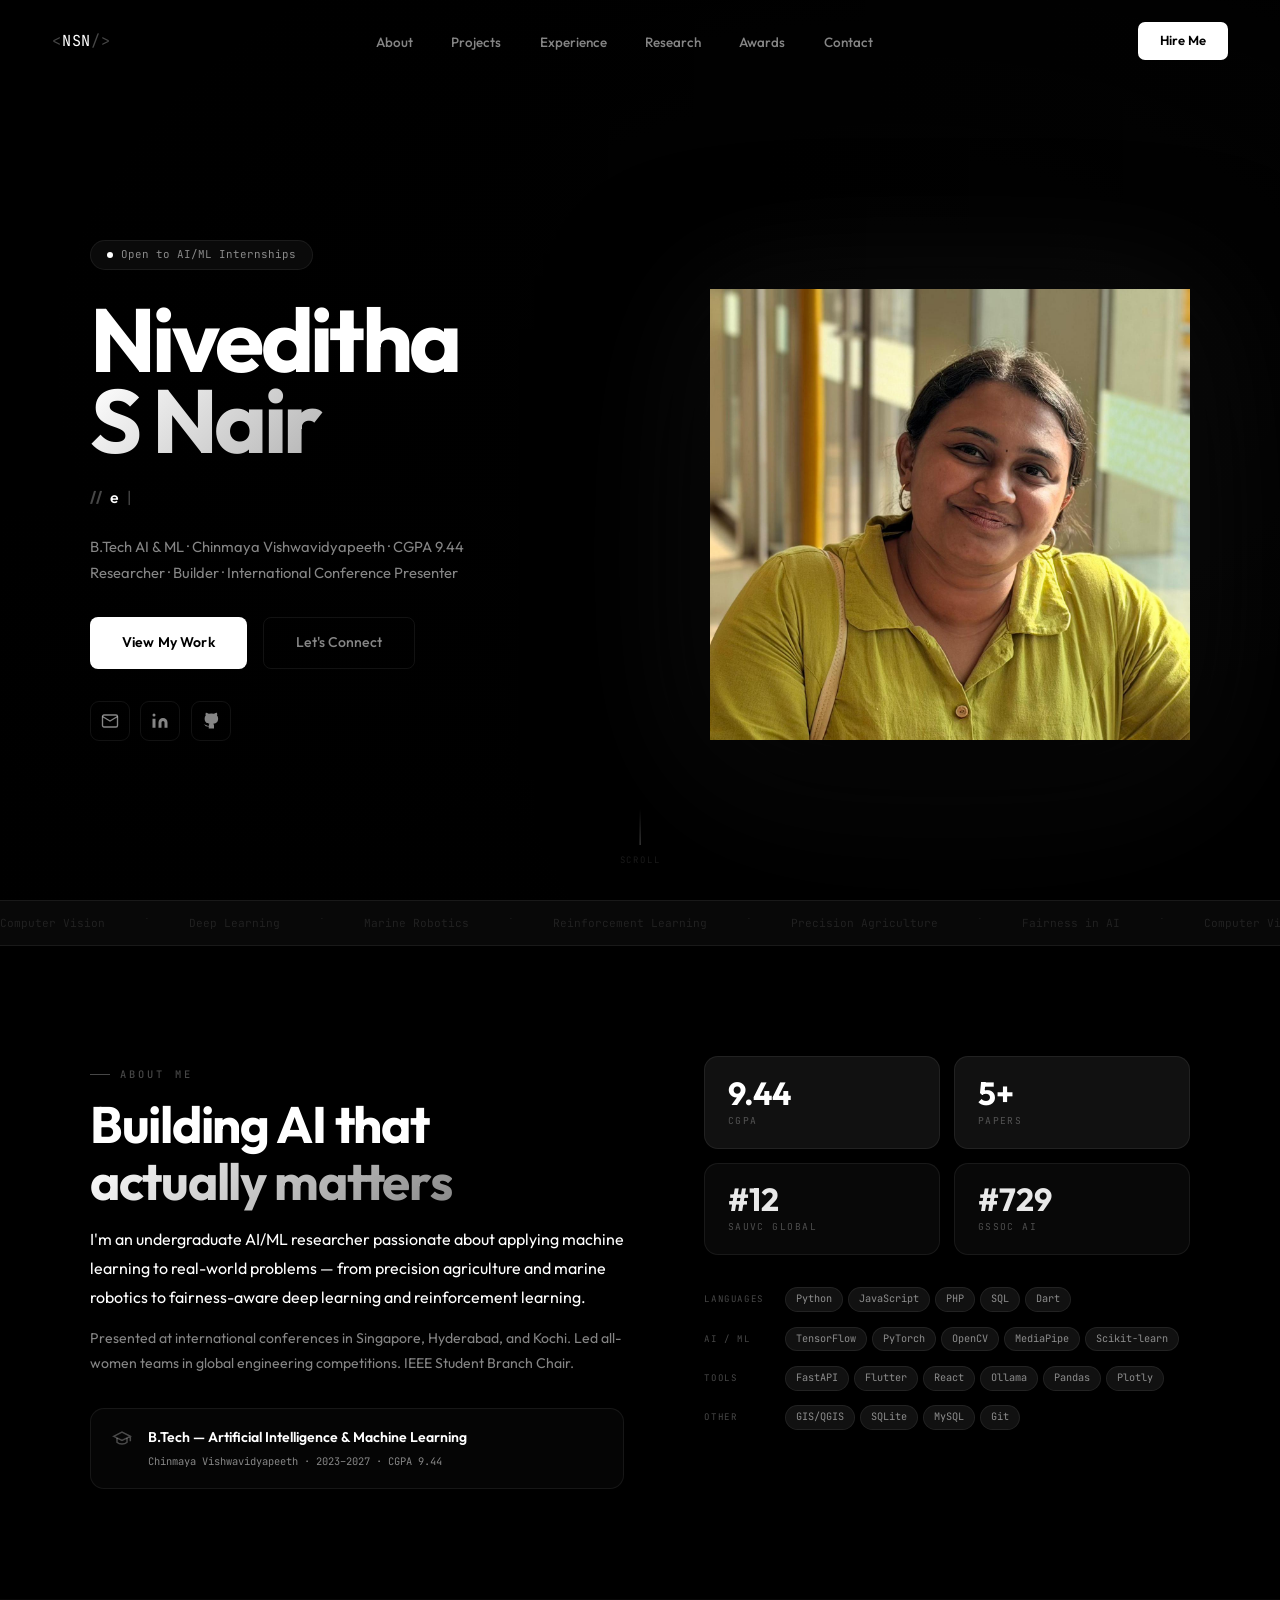
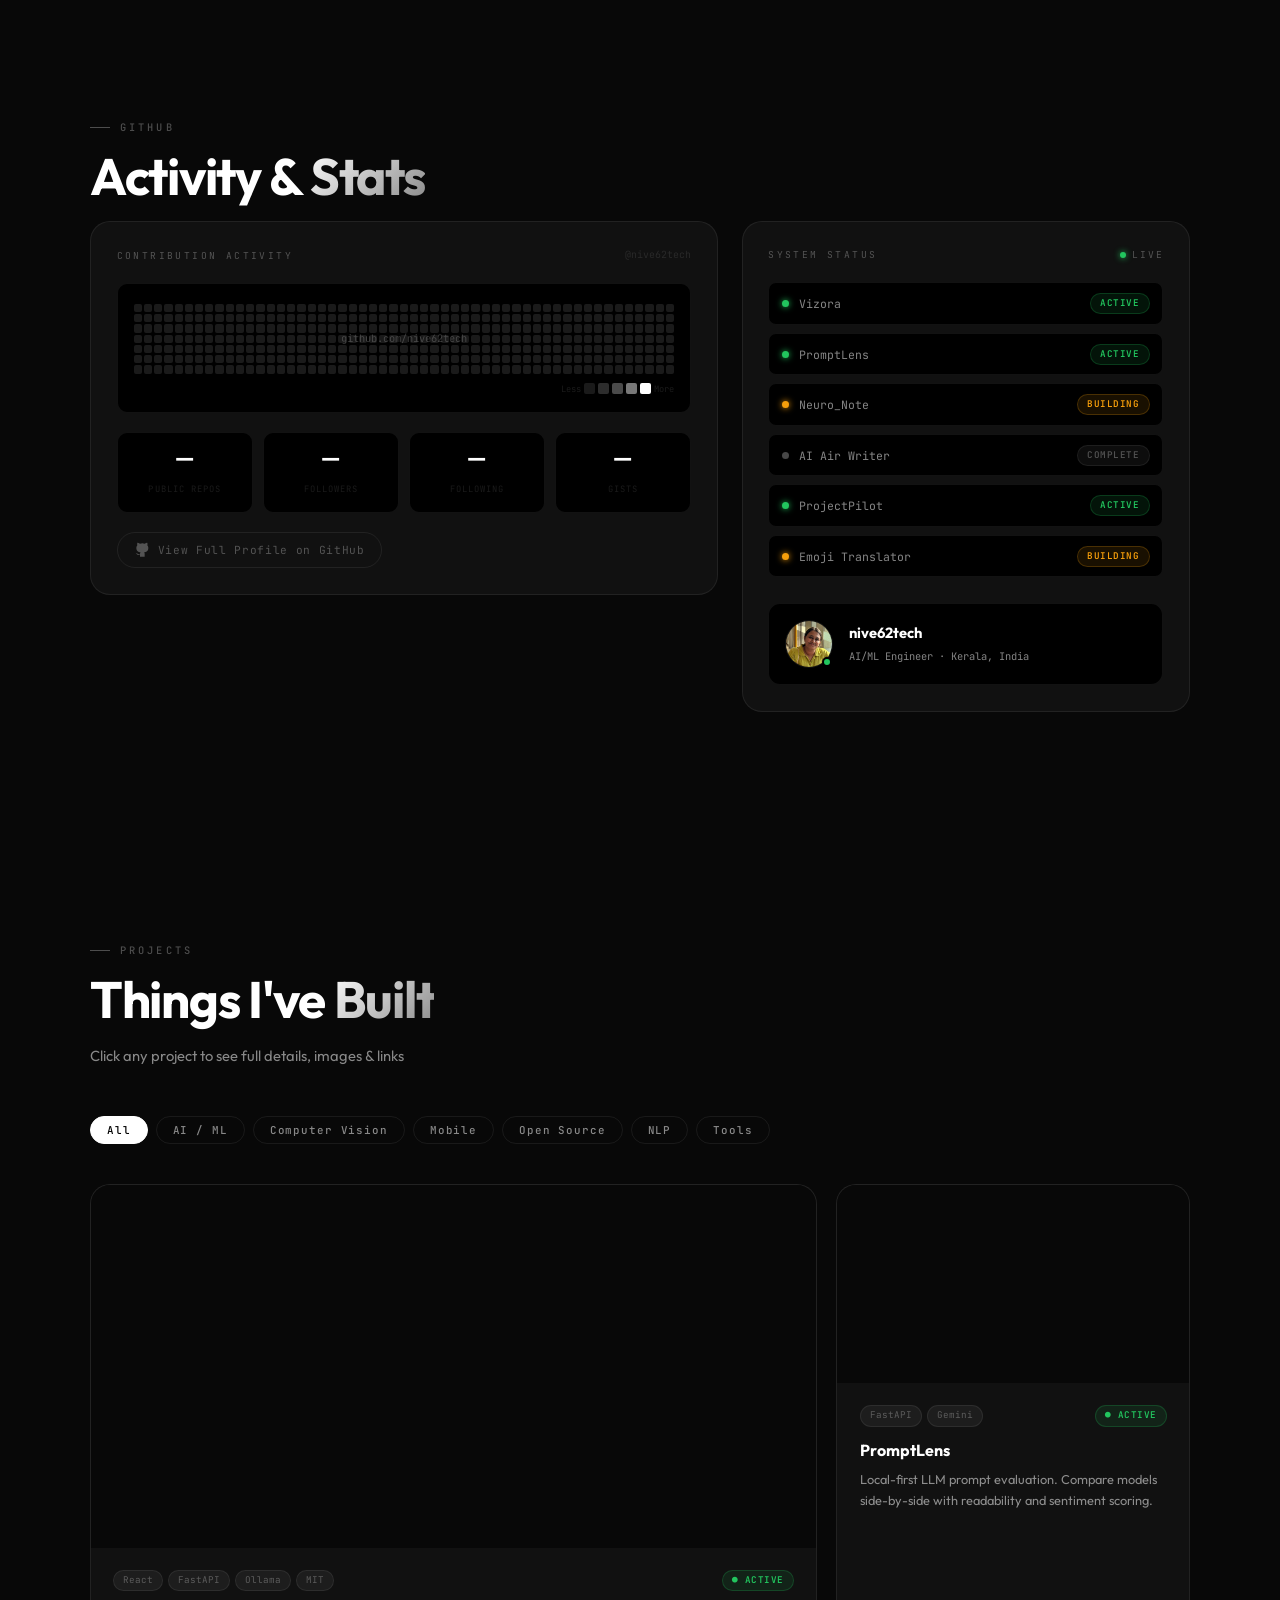
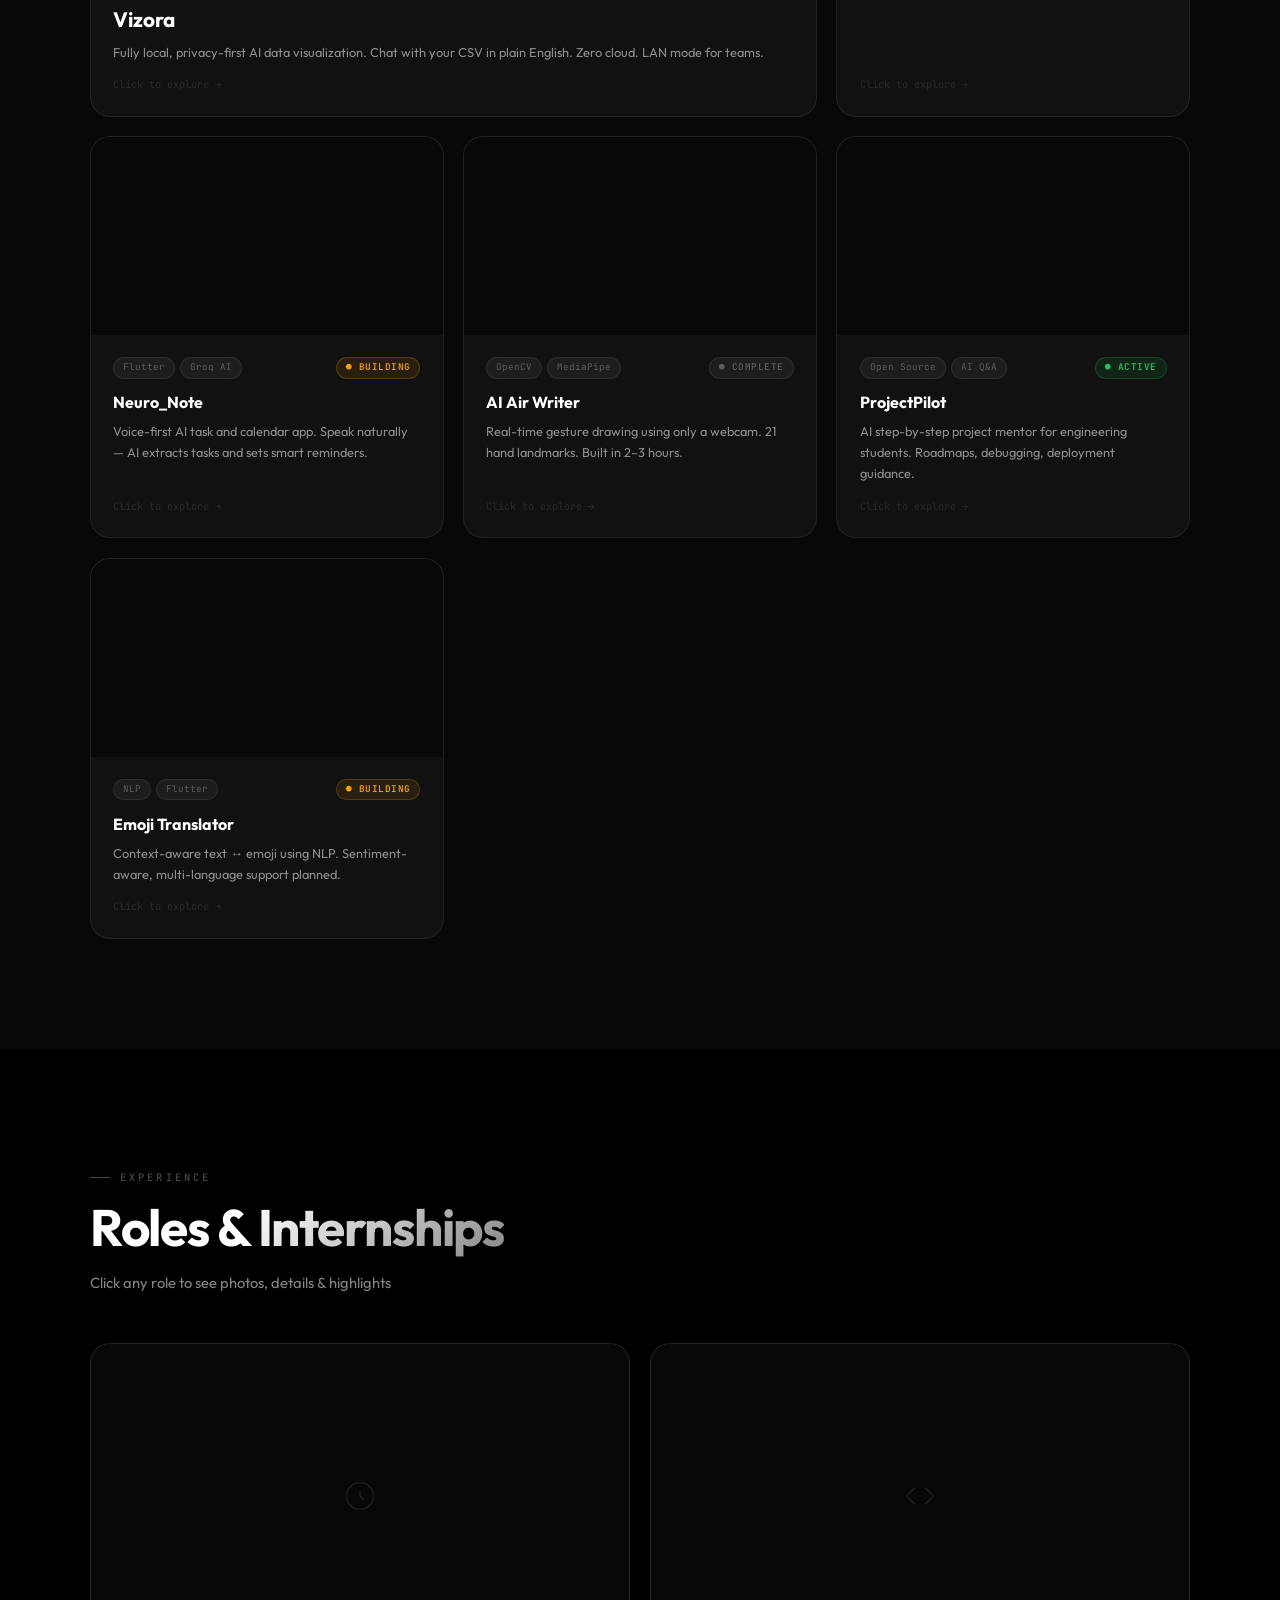
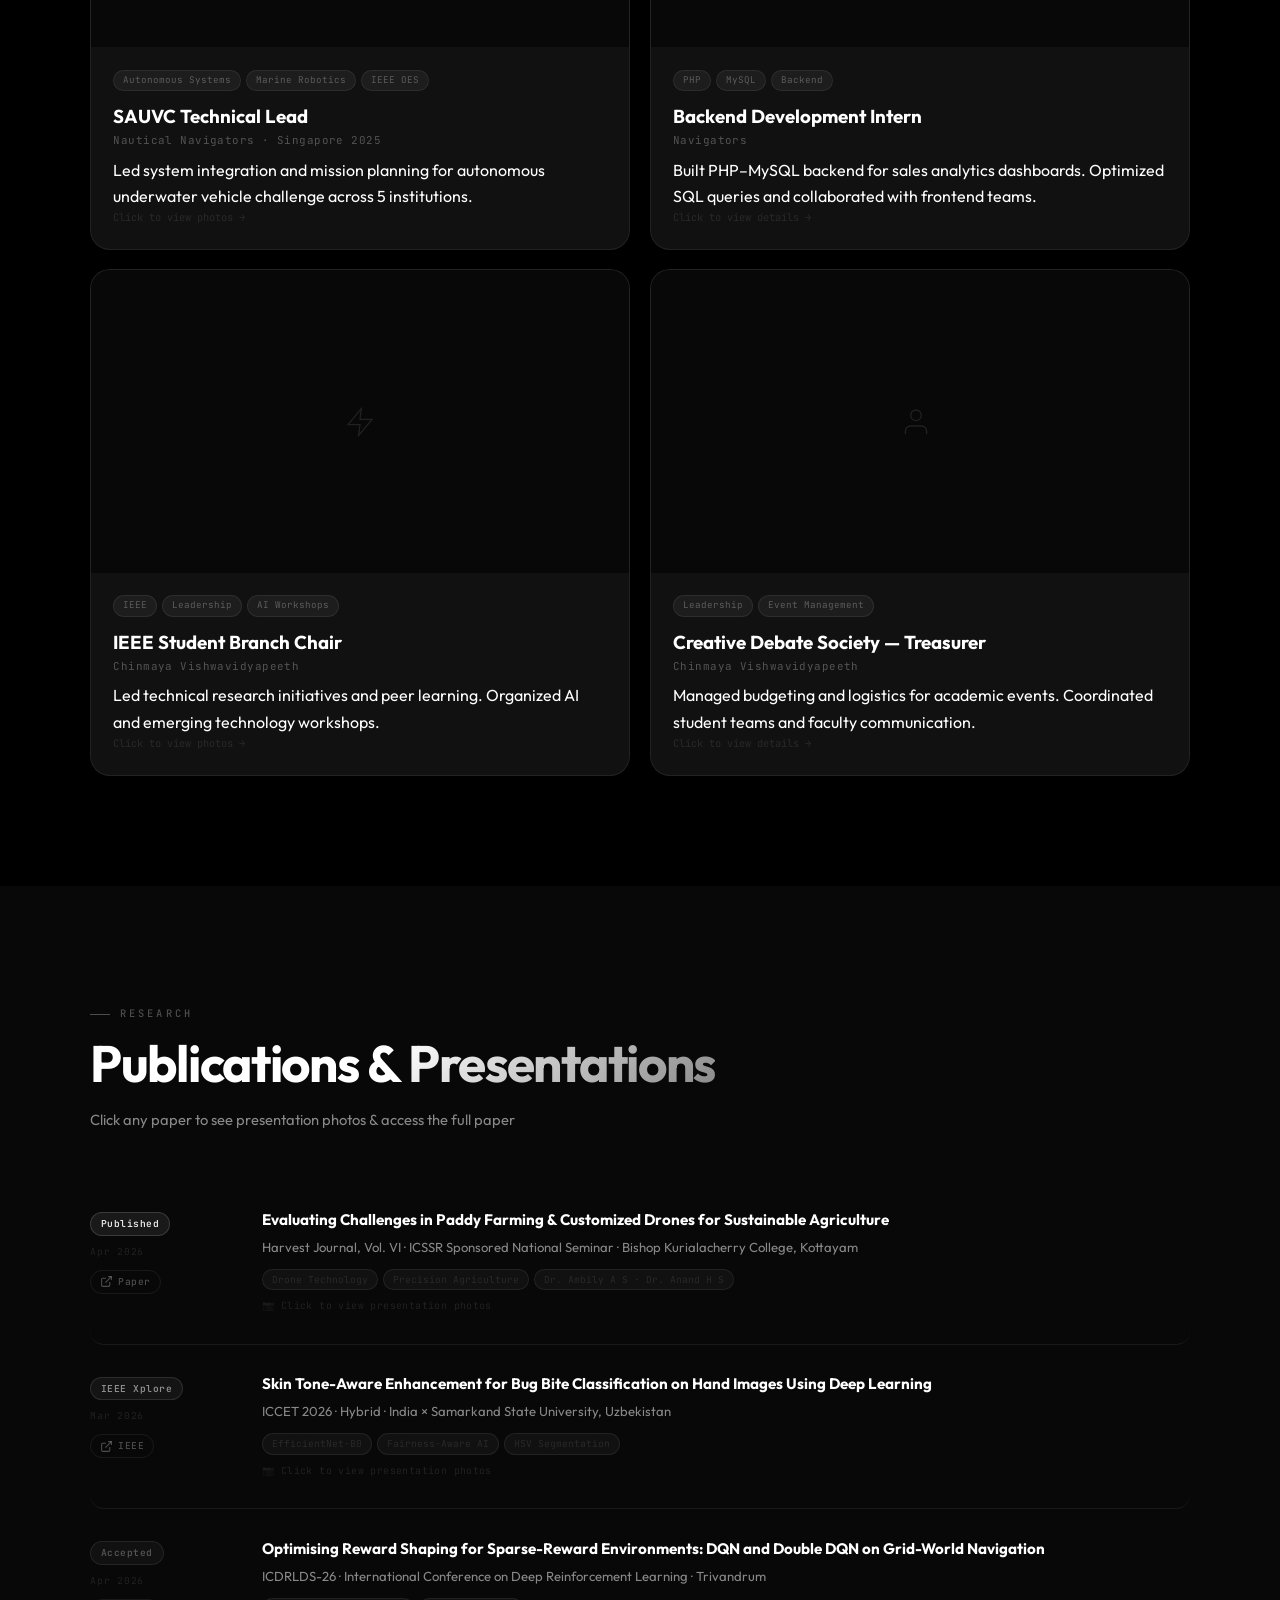
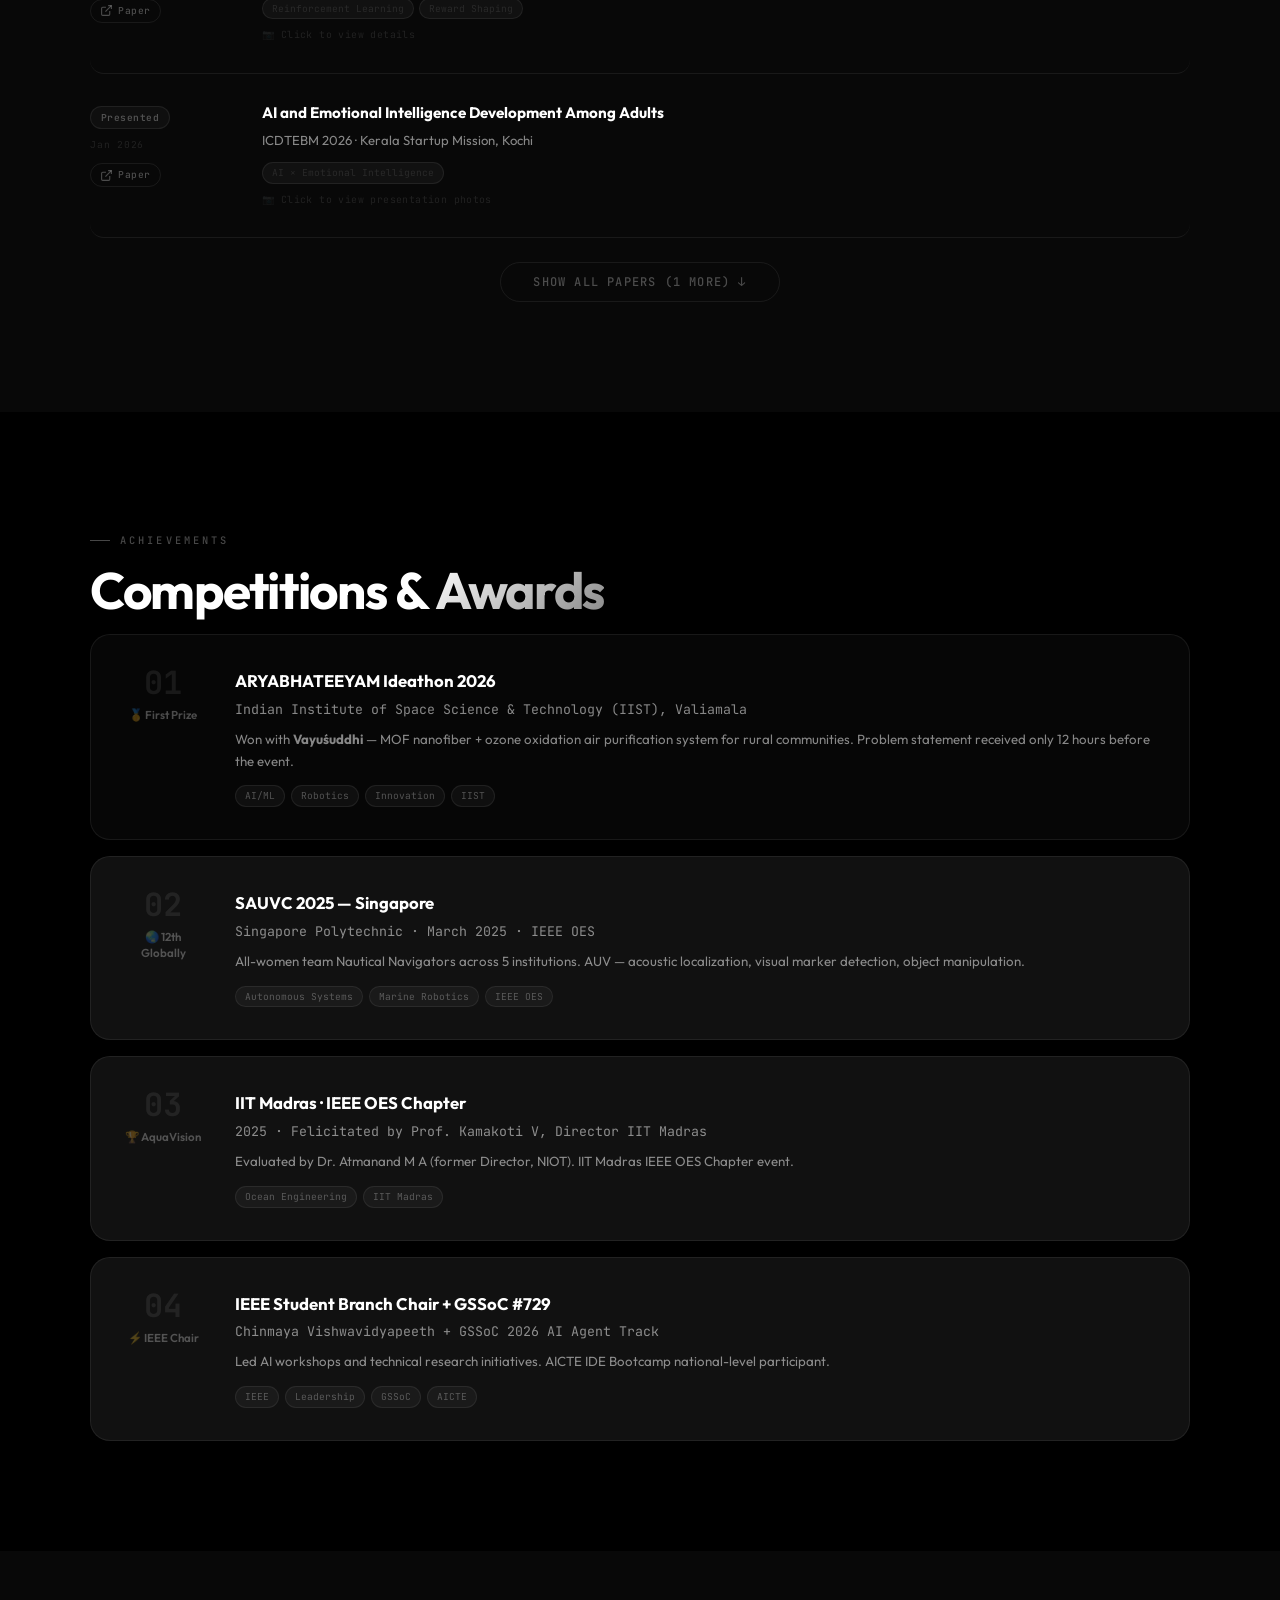
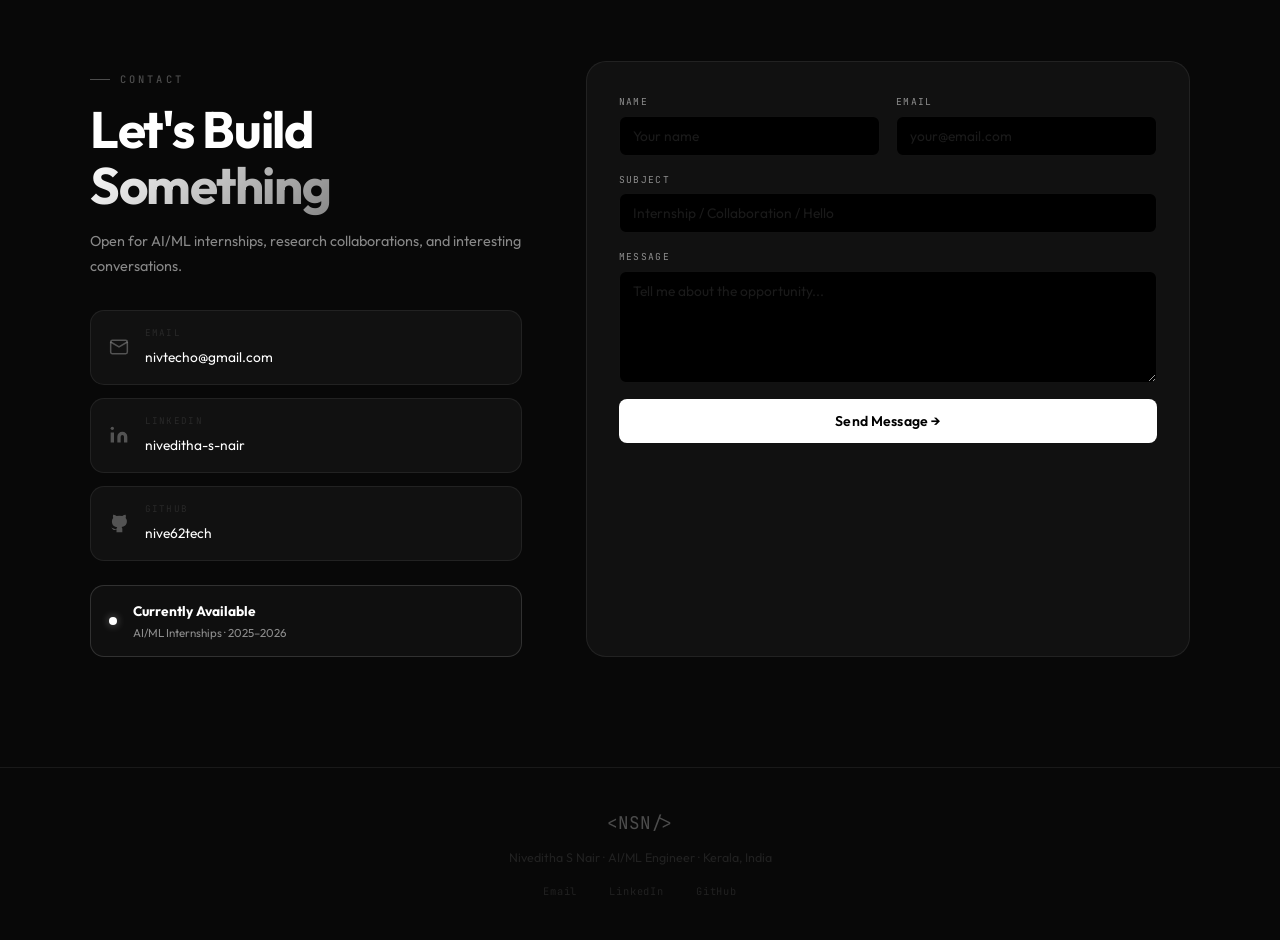
==== commit 67451640: "Updated" ====
--- a/index.html
+++ b/index.html
@@ -103,6 +103,73 @@
   </div>
 </section>
 
+
+<!-- ═══ GITHUB ═══ -->
+<section id="github" class="section section-dark">
+  <div class="container">
+    <div class="section-label reveal">GitHub</div>
+    <h2 class="section-title reveal">Activity &amp; <em>Stats</em></h2>
+    <div class="github-grid reveal">
+      <div class="gh-graph-wrap">
+        <div class="gh-graph-header">
+          <span class="gh-label">CONTRIBUTION ACTIVITY</span>
+          <span class="gh-username">@nive62tech</span>
+        </div>
+        <div class="gh-chart-box">
+          <div class="gh-heatmap-months" id="ghMonths"></div>
+          <div class="gh-heatmap-grid" id="ghGrid">
+            <div class="gh-heatmap-loading">Loading contributions...</div>
+          </div>
+          <div class="gh-heatmap-legend">
+            <span class="gh-leg-label">Less</span>
+            <span class="gh-leg-cell" data-level="0"></span>
+            <span class="gh-leg-cell" data-level="1"></span>
+            <span class="gh-leg-cell" data-level="2"></span>
+            <span class="gh-leg-cell" data-level="3"></span>
+            <span class="gh-leg-cell" data-level="4"></span>
+            <span class="gh-leg-label">More</span>
+          </div>
+        </div>
+        <div class="gh-stats-row">
+          <div class="gh-stat"><span class="gh-stat-n" id="ghRepos">—</span><span class="gh-stat-l">Public Repos</span></div>
+          <div class="gh-stat"><span class="gh-stat-n" id="ghFollowers">—</span><span class="gh-stat-l">Followers</span></div>
+          <div class="gh-stat"><span class="gh-stat-n" id="ghFollowing">—</span><span class="gh-stat-l">Following</span></div>
+          <div class="gh-stat"><span class="gh-stat-n" id="ghGists">—</span><span class="gh-stat-l">Gists</span></div>
+        </div>
+        <a href="https://github.com/nive62tech" target="_blank" class="gh-view-btn">
+          <svg width="16" height="16" viewBox="0 0 24 24" fill="currentColor"><path d="M9 19c-5 1.5-5-2.5-7-3m14 6v-3.87a3.37 3.37 0 0 0-.94-2.61c3.14-.35 6.44-1.54 6.44-7A5.44 5.44 0 0 0 20 4.77 5.07 5.07 0 0 0 19.91 1S18.73.65 16 2.48a13.38 13.38 0 0 0-7 0C6.27.65 5.09 1 5.09 1A5.07 5.07 0 0 0 5 4.77a5.44 5.44 0 0 0-1.5 3.78c0 5.42 3.3 6.61 6.44 7A3.37 3.37 0 0 0 9 18.13V22"/></svg>
+          View Full Profile on GitHub
+        </a>
+      </div>
+      <div class="gh-status-wrap">
+        <div class="gh-graph-header">
+          <span class="gh-label">SYSTEM STATUS</span>
+          <span class="gh-live"><span class="gh-live-dot"></span>LIVE</span>
+        </div>
+        <div class="status-list">
+          <div class="status-item"><div class="status-left"><span class="status-dot active"></span><span class="status-name">Vizora</span></div><span class="status-badge s-active">Active</span></div>
+          <div class="status-item"><div class="status-left"><span class="status-dot active"></span><span class="status-name">PromptLens</span></div><span class="status-badge s-active">Active</span></div>
+          <div class="status-item"><div class="status-left"><span class="status-dot building"></span><span class="status-name">Neuro_Note</span></div><span class="status-badge s-building">Building</span></div>
+          <div class="status-item"><div class="status-left"><span class="status-dot complete"></span><span class="status-name">AI Air Writer</span></div><span class="status-badge s-complete">Complete</span></div>
+          <div class="status-item"><div class="status-left"><span class="status-dot active"></span><span class="status-name">ProjectPilot</span></div><span class="status-badge s-active">Active</span></div>
+          <div class="status-item"><div class="status-left"><span class="status-dot building"></span><span class="status-name">Emoji Translator</span></div><span class="status-badge s-building">Building</span></div>
+        </div>
+        <div class="gh-profile-card">
+          <div class="gh-avatar-wrap">
+            <img id="ghAvatar" src="https://github.com/nive62tech.png" alt="Avatar" class="gh-avatar" onerror="this.src='images/profile.jpg'">
+            <span class="gh-online-dot"></span>
+          </div>
+          <div class="gh-profile-info">
+            <div class="gh-profile-name" id="ghName">nive62tech</div>
+            <div class="gh-profile-bio" id="ghBio">AI/ML Engineer · Kerala, India</div>
+            <div class="gh-profile-join" id="ghJoined"></div>
+          </div>
+        </div>
+      </div>
+    </div>
+  </div>
+</section>
+
 <!-- ═══ PROJECTS ═══ -->
 <section id="projects" class="section section-dark">
   <div class="container">
@@ -121,27 +188,27 @@
     <div class="proj-grid" id="projGrid">
       <div class="pcard featured-card" data-category="ai-ml tools open-source" onclick="openModal('project','vizora')">
         <div class="pcard-img"><img src="images/vizora.jpg" alt="Vizora" onerror="this.style.display='none'"><div class="pcard-img-fallback"><svg width="40" height="40" viewBox="0 0 24 24" fill="none" stroke="currentColor" stroke-width="1"><rect x="3" y="3" width="7" height="7"/><rect x="14" y="3" width="7" height="7"/><rect x="14" y="14" width="7" height="7"/><rect x="3" y="14" width="7" height="7"/></svg></div></div>
-        <div class="pcard-body"><div class="pcard-tags"><span>React</span><span>FastAPI</span><span>Ollama</span><span>MIT</span></div><h3>Vizora</h3><p>Fully local, privacy-first AI data visualization. Chat with your CSV in plain English. Zero cloud. LAN mode for teams.</p><div class="pcard-hint">Click to explore →</div></div>
+        <div class="pcard-body"><div class="pcard-top-row"><div class="pcard-tags"><span>React</span><span>FastAPI</span><span>Ollama</span><span>MIT</span></div><span class="proj-status ps-active">● ACTIVE</span></div><h3>Vizora</h3><p>Fully local, privacy-first AI data visualization. Chat with your CSV in plain English. Zero cloud. LAN mode for teams.</p><div class="pcard-hint">Click to explore →</div></div>
       </div>
       <div class="pcard" data-category="ai-ml tools" onclick="openModal('project','promptlens')">
         <div class="pcard-img"><img src="images/promptlens.jpg" alt="" onerror="this.style.display='none'"><div class="pcard-img-fallback"><svg width="30" height="30" viewBox="0 0 24 24" fill="none" stroke="currentColor" stroke-width="1"><circle cx="11" cy="11" r="8"/><line x1="21" y1="21" x2="16.65" y2="16.65"/></svg></div></div>
-        <div class="pcard-body"><div class="pcard-tags"><span>FastAPI</span><span>Gemini</span></div><h3>PromptLens</h3><p>Local-first LLM prompt evaluation. Compare models side-by-side with readability and sentiment scoring.</p><div class="pcard-hint">Click to explore →</div></div>
+        <div class="pcard-body"><div class="pcard-top-row"><div class="pcard-tags"><span>FastAPI</span><span>Gemini</span></div><span class="proj-status ps-active">● ACTIVE</span></div><h3>PromptLens</h3><p>Local-first LLM prompt evaluation. Compare models side-by-side with readability and sentiment scoring.</p><div class="pcard-hint">Click to explore →</div></div>
       </div>
       <div class="pcard" data-category="ai-ml mobile" onclick="openModal('project','neuronote')">
         <div class="pcard-img"><img src="images/neuronote.jpg" alt="" onerror="this.style.display='none'"><div class="pcard-img-fallback"><svg width="30" height="30" viewBox="0 0 24 24" fill="none" stroke="currentColor" stroke-width="1"><path d="M12 2a3 3 0 0 0-3 3v7a3 3 0 0 0 6 0V5a3 3 0 0 0-3-3z"/><path d="M19 10v2a7 7 0 0 1-14 0v-2"/></svg></div></div>
-        <div class="pcard-body"><div class="pcard-tags"><span>Flutter</span><span>Groq AI</span></div><h3>Neuro_Note</h3><p>Voice-first AI task and calendar app. Speak naturally — AI extracts tasks and sets smart reminders.</p><div class="pcard-hint">Click to explore →</div></div>
+        <div class="pcard-body"><div class="pcard-top-row"><div class="pcard-tags"><span>Flutter</span><span>Groq AI</span></div><span class="proj-status ps-building">● BUILDING</span></div><h3>Neuro_Note</h3><p>Voice-first AI task and calendar app. Speak naturally — AI extracts tasks and sets smart reminders.</p><div class="pcard-hint">Click to explore →</div></div>
       </div>
       <div class="pcard" data-category="computer-vision ai-ml" onclick="openModal('project','airwriter')">
         <div class="pcard-img"><img src="images/airwriter.jpg" alt="" onerror="this.style.display='none'"><div class="pcard-img-fallback"><svg width="30" height="30" viewBox="0 0 24 24" fill="none" stroke="currentColor" stroke-width="1"><path d="M17 3a2.828 2.828 0 1 1 4 4L7.5 20.5 2 22l1.5-5.5L17 3z"/></svg></div></div>
-        <div class="pcard-body"><div class="pcard-tags"><span>OpenCV</span><span>MediaPipe</span></div><h3>AI Air Writer</h3><p>Real-time gesture drawing using only a webcam. 21 hand landmarks. Built in 2–3 hours.</p><div class="pcard-hint">Click to explore →</div></div>
+        <div class="pcard-body"><div class="pcard-top-row"><div class="pcard-tags"><span>OpenCV</span><span>MediaPipe</span></div><span class="proj-status ps-complete">● COMPLETE</span></div><h3>AI Air Writer</h3><p>Real-time gesture drawing using only a webcam. 21 hand landmarks. Built in 2–3 hours.</p><div class="pcard-hint">Click to explore →</div></div>
       </div>
       <div class="pcard" data-category="open-source tools" onclick="openModal('project','projectpilot')">
         <div class="pcard-img"><img src="images/projectpilot.jpg" alt="" onerror="this.style.display='none'"><div class="pcard-img-fallback"><svg width="30" height="30" viewBox="0 0 24 24" fill="none" stroke="currentColor" stroke-width="1"><polygon points="3 11 22 2 13 21 11 13 3 11"/></svg></div></div>
-        <div class="pcard-body"><div class="pcard-tags"><span>Open Source</span><span>AI Q&amp;A</span></div><h3>ProjectPilot</h3><p>AI step-by-step project mentor for engineering students. Roadmaps, debugging, deployment guidance.</p><div class="pcard-hint">Click to explore →</div></div>
+        <div class="pcard-body"><div class="pcard-top-row"><div class="pcard-tags"><span>Open Source</span><span>AI Q&amp;A</span></div><span class="proj-status ps-active">● ACTIVE</span></div><h3>ProjectPilot</h3><p>AI step-by-step project mentor for engineering students. Roadmaps, debugging, deployment guidance.</p><div class="pcard-hint">Click to explore →</div></div>
       </div>
       <div class="pcard" data-category="nlp mobile" onclick="openModal('project','emojitranslator')">
         <div class="pcard-img"><img src="images/emojitranslator.jpg" alt="" onerror="this.style.display='none'"><div class="pcard-img-fallback"><svg width="30" height="30" viewBox="0 0 24 24" fill="none" stroke="currentColor" stroke-width="1"><circle cx="12" cy="12" r="10"/><path d="M8 13s1.5 2 4 2 4-2 4-2"/><line x1="9" y1="9" x2="9.01" y2="9"/><line x1="15" y1="9" x2="15.01" y2="9"/></svg></div></div>
-        <div class="pcard-body"><div class="pcard-tags"><span>NLP</span><span>Flutter</span></div><h3>Emoji Translator</h3><p>Context-aware text ↔ emoji using NLP. Sentiment-aware, multi-language support planned.</p><div class="pcard-hint">Click to explore →</div></div>
+        <div class="pcard-body"><div class="pcard-top-row"><div class="pcard-tags"><span>NLP</span><span>Flutter</span></div><span class="proj-status ps-building">● BUILDING</span></div><h3>Emoji Translator</h3><p>Context-aware text ↔ emoji using NLP. Sentiment-aware, multi-language support planned.</p><div class="pcard-hint">Click to explore →</div></div>
       </div>
     </div>
     <div class="load-more-wrap" id="loadMoreWrap" style="display:none">
@@ -734,6 +801,126 @@
 
 /* Init */
 document.addEventListener('DOMContentLoaded',()=>{ if(getAllCards().length>CARDS_PER_PAGE)renderCards(); initResearch(); });
+
+(function(){
+  fetch('https://api.github.com/users/nive62tech')
+    .then(r=>r.json()).then(d=>{
+      const s=(id,v)=>{const e=document.getElementById(id);if(e)e.textContent=v;};
+      s('ghRepos',d.public_repos??'—');
+      s('ghFollowers',d.followers??'—');
+      s('ghFollowing',d.following??'—');
+      s('ghGists',d.public_gists??'—');
+      s('ghName',d.name||d.login||'nive62tech');
+      s('ghBio',d.bio||'AI/ML Engineer · Kerala, India');
+      if(d.created_at)s('ghJoined','Member since '+new Date(d.created_at).getFullYear());
+      if(d.avatar_url){const a=document.getElementById('ghAvatar');if(a)a.src=d.avatar_url;}
+    }).catch(()=>{});
+})();
+
+/* ════════════════════════════════════
+   GITHUB CONTRIBUTION HEATMAP
+════════════════════════════════════ */
+(function buildHeatmap(){
+  const grid    = document.getElementById('ghGrid');
+  const months  = document.getElementById('ghMonths');
+  if(!grid) return;
+
+  const MONTHS  = ['Jan','Feb','Mar','Apr','May','Jun','Jul','Aug','Sep','Oct','Nov','Dec'];
+  const COLORS  = ['#1a1a1a','#2d2d2d','#4a4a4a','#787878','#ffffff'];
+
+  function render(contributions){
+    // Get last 53 weeks of data
+    const today   = new Date();
+    const start   = new Date(today);
+    start.setDate(today.getDate() - 371);
+
+    // Map date->level
+    const map = {};
+    contributions.forEach(c => { map[c.date] = c.level; });
+
+    // Build week columns
+    const weeks = [];
+    let cur = new Date(start);
+    // Align to Sunday
+    cur.setDate(cur.getDate() - cur.getDay());
+
+    for(let w=0; w<53; w++){
+      const week = [];
+      for(let d=0; d<7; d++){
+        const iso = cur.toISOString().split('T')[0];
+        week.push({ date: iso, level: map[iso] ?? 0 });
+        cur.setDate(cur.getDate() + 1);
+      }
+      weeks.push(week);
+    }
+
+    // Month labels
+    months.innerHTML = '';
+    let lastMonth = -1;
+    weeks.forEach((week, wi) => {
+      const m = new Date(week[0].date).getMonth();
+      const span = document.createElement('span');
+      span.className = 'gh-month-label';
+      if(m !== lastMonth){ span.textContent = MONTHS[m]; lastMonth = m; }
+      months.appendChild(span);
+    });
+
+    // Grid
+    grid.innerHTML = '';
+    grid.style.gridTemplateColumns = `repeat(${weeks.length}, 1fr)`;
+
+    weeks.forEach(week => {
+      const col = document.createElement('div');
+      col.className = 'gh-week-col';
+      week.forEach(day => {
+        const cell = document.createElement('div');
+        cell.className = 'gh-cell';
+        cell.style.background = COLORS[day.level] || COLORS[0];
+        cell.title = `${day.date}: ${day.level > 0 ? 'contributions' : 'no contributions'}`;
+        col.appendChild(cell);
+      });
+      grid.appendChild(col);
+    });
+  }
+
+  // Try the contributions API
+  fetch('https://github-contributions-api.jogruber.de/v4/nive62tech?y=last')
+    .then(r => { if(!r.ok) throw new Error(); return r.json(); })
+    .then(data => {
+      if(data.contributions && data.contributions.length > 0){
+        render(data.contributions);
+        // Update total contributions count
+        const total = data.contributions.reduce((s,c) => s + c.count, 0);
+        const el = document.getElementById('ghContribs');
+        if(el && el.textContent === '—') {
+          // keep repos from API, add contributions tooltip
+        }
+      } else throw new Error();
+    })
+    .catch(() => {
+      // Fallback: generate a plausible-looking placeholder grid
+      grid.innerHTML = '';
+      const fakeWeeks = 53;
+      grid.style.gridTemplateColumns = `repeat(${fakeWeeks}, 1fr)`;
+      for(let w=0; w<fakeWeeks; w++){
+        const col = document.createElement('div');
+        col.className = 'gh-week-col';
+        for(let d=0; d<7; d++){
+          const cell = document.createElement('div');
+          cell.className = 'gh-cell';
+          cell.style.background = COLORS[0];
+          col.appendChild(cell);
+        }
+        grid.appendChild(col);
+      }
+      const note = document.createElement('div');
+      note.style.cssText = 'position:absolute;inset:0;display:flex;align-items:center;justify-content:center;font-family:var(--fm);font-size:.65rem;color:rgba(255,255,255,0.2);';
+      note.innerHTML = '<a href="https://github.com/nive62tech" target="_blank" style="color:inherit">github.com/nive62tech</a>';
+      grid.style.position = 'relative';
+      grid.appendChild(note);
+    });
+})();
+
 </script>
 </body>
 </html>
--- a/style.css
+++ b/style.css
@@ -606,4 +606,70 @@
 /* Responsive for exp cards */
 @media(max-width:768px){
   .exp-cards-grid { grid-template-columns:1fr; }
-}+}
+
+/* GITHUB SECTION */
+.github-grid{display:grid;grid-template-columns:1.4fr 1fr;gap:1.5rem;align-items:start;}
+.gh-graph-wrap,.gh-status-wrap{background:var(--bg3);border:1px solid var(--border2);border-radius:var(--rl);padding:1.6rem;display:flex;flex-direction:column;gap:1.2rem;}
+.gh-graph-header{display:flex;align-items:center;justify-content:space-between;}
+.gh-label{font-family:var(--fm);font-size:.6rem;color:var(--dim);letter-spacing:.25em;text-transform:uppercase;}
+.gh-username{font-family:var(--fm);font-size:.62rem;color:var(--xs);}
+.gh-live{display:inline-flex;align-items:center;gap:6px;font-family:var(--fm);font-size:.6rem;color:var(--dim);letter-spacing:.18em;}
+.gh-live-dot{width:6px;height:6px;border-radius:50%;background:#22c55e;animation:pdot 2s ease infinite;box-shadow:0 0 6px #22c55e;}
+.gh-chart-box{width:100%;background:var(--bg);border:1px solid var(--border2);border-radius:10px;padding:1rem;overflow:hidden;}
+.gh-chart-img{width:100%;height:auto;display:block;filter:none;border-radius:6px;}
+.gh-chart-err{font-family:var(--fm);font-size:.68rem;color:var(--xs);text-align:center;padding:2rem 0;}
+.gh-stats-row{display:grid;grid-template-columns:repeat(4,1fr);gap:.6rem;}
+.gh-stat{background:var(--bg);border:1px solid var(--border2);border-radius:10px;padding:.8rem .6rem;text-align:center;transition:border-color .3s;}
+.gh-stat:hover{border-color:var(--border);}
+.gh-stat-n{display:block;font-family:var(--fh);font-size:1.4rem;font-weight:700;color:var(--white);line-height:1;margin-bottom:4px;}
+.gh-stat-l{font-family:var(--fm);font-size:.55rem;color:var(--xs);letter-spacing:.12em;text-transform:uppercase;}
+.gh-view-btn{display:inline-flex;align-items:center;gap:8px;font-family:var(--fm);font-size:.7rem;color:var(--dim);border:1px solid var(--border2);padding:8px 16px;border-radius:99px;transition:all .3s;width:fit-content;letter-spacing:.06em;}
+.gh-view-btn:hover{border-color:var(--border);color:var(--white);}
+.status-list{display:flex;flex-direction:column;gap:.5rem;}
+.status-item{display:flex;align-items:center;justify-content:space-between;padding:.6rem .8rem;border-radius:8px;background:var(--bg);border:1px solid var(--border2);transition:border-color .3s;}
+.status-item:hover{border-color:var(--border);}
+.status-left{display:flex;align-items:center;gap:.6rem;}
+.status-dot{width:7px;height:7px;border-radius:50%;flex-shrink:0;}
+.status-dot.active{background:#22c55e;box-shadow:0 0 6px #22c55e;animation:pdot 2s ease infinite;}
+.status-dot.building{background:#f59e0b;box-shadow:0 0 6px #f59e0b;animation:pdot 2.5s ease infinite;}
+.status-dot.complete{background:var(--dim);}
+.status-name{font-family:var(--fm);font-size:.72rem;color:var(--muted);}
+.status-badge{font-family:var(--fm);font-size:.58rem;font-weight:600;padding:2px 9px;border-radius:99px;letter-spacing:.06em;text-transform:uppercase;}
+.s-active{background:rgba(34,197,94,.10);border:1px solid rgba(34,197,94,.22);color:#22c55e;}
+.s-building{background:rgba(245,158,11,.10);border:1px solid rgba(245,158,11,.22);color:#f59e0b;}
+.s-complete{background:rgba(255,255,255,.05);border:1px solid var(--border2);color:var(--dim);}
+.gh-profile-card{display:flex;align-items:center;gap:1rem;background:var(--bg);border:1px solid var(--border2);border-radius:12px;padding:1rem;margin-top:.4rem;}
+.gh-avatar-wrap{position:relative;flex-shrink:0;}
+.gh-avatar{width:48px;height:48px;border-radius:50%;border:1.5px solid var(--border2);display:block;}
+.gh-online-dot{position:absolute;bottom:1px;right:1px;width:10px;height:10px;border-radius:50%;background:#22c55e;border:2px solid var(--bg);}
+.gh-profile-name{font-family:var(--fh);font-size:.92rem;font-weight:700;color:var(--white);margin-bottom:2px;}
+.gh-profile-bio{font-family:var(--fm);font-size:.65rem;color:var(--muted);margin-bottom:2px;}
+.gh-profile-join{font-family:var(--fm);font-size:.6rem;color:var(--xs);}
+
+/* PROJECT STATUS BADGES */
+.pcard-top-row{display:flex;align-items:flex-start;justify-content:space-between;gap:.5rem;margin-bottom:.65rem;}
+.pcard-top-row .pcard-tags{margin-bottom:0;}
+.proj-status{font-family:var(--fm);font-size:.58rem;font-weight:600;white-space:nowrap;padding:2px 9px;border-radius:99px;letter-spacing:.05em;flex-shrink:0;}
+.ps-active{background:rgba(34,197,94,.10);border:1px solid rgba(34,197,94,.22);color:#22c55e;}
+.ps-building{background:rgba(245,158,11,.10);border:1px solid rgba(245,158,11,.22);color:#f59e0b;}
+.ps-complete{background:rgba(255,255,255,.05);border:1px solid var(--border2);color:var(--dim);}
+
+@media(max-width:900px){.github-grid{grid-template-columns:1fr;}.gh-stats-row{grid-template-columns:repeat(2,1fr);}}
+
+/* HEATMAP */
+.gh-heatmap-months{display:grid;grid-template-columns:repeat(53,1fr);gap:2px;margin-bottom:4px;}
+.gh-month-label{font-family:var(--fm);font-size:.5rem;color:var(--xs);letter-spacing:.04em;height:14px;display:flex;align-items:center;}
+.gh-heatmap-grid{display:grid;gap:2px;width:100%;}
+.gh-week-col{display:flex;flex-direction:column;gap:2px;}
+.gh-cell{width:100%;aspect-ratio:1;border-radius:2px;transition:opacity .2s;}
+.gh-cell:hover{opacity:.7;}
+.gh-heatmap-loading{font-family:var(--fm);font-size:.65rem;color:var(--xs);padding:2rem 0;text-align:center;}
+.gh-heatmap-legend{display:flex;align-items:center;gap:3px;margin-top:8px;justify-content:flex-end;}
+.gh-leg-label{font-family:var(--fm);font-size:.55rem;color:var(--xs);}
+.gh-leg-cell{width:11px;height:11px;border-radius:2px;display:inline-block;}
+.gh-leg-cell[data-level="0"]{background:#1a1a1a;}
+.gh-leg-cell[data-level="1"]{background:#2d2d2d;}
+.gh-leg-cell[data-level="2"]{background:#4a4a4a;}
+.gh-leg-cell[data-level="3"]{background:#787878;}
+.gh-leg-cell[data-level="4"]{background:#ffffff;}
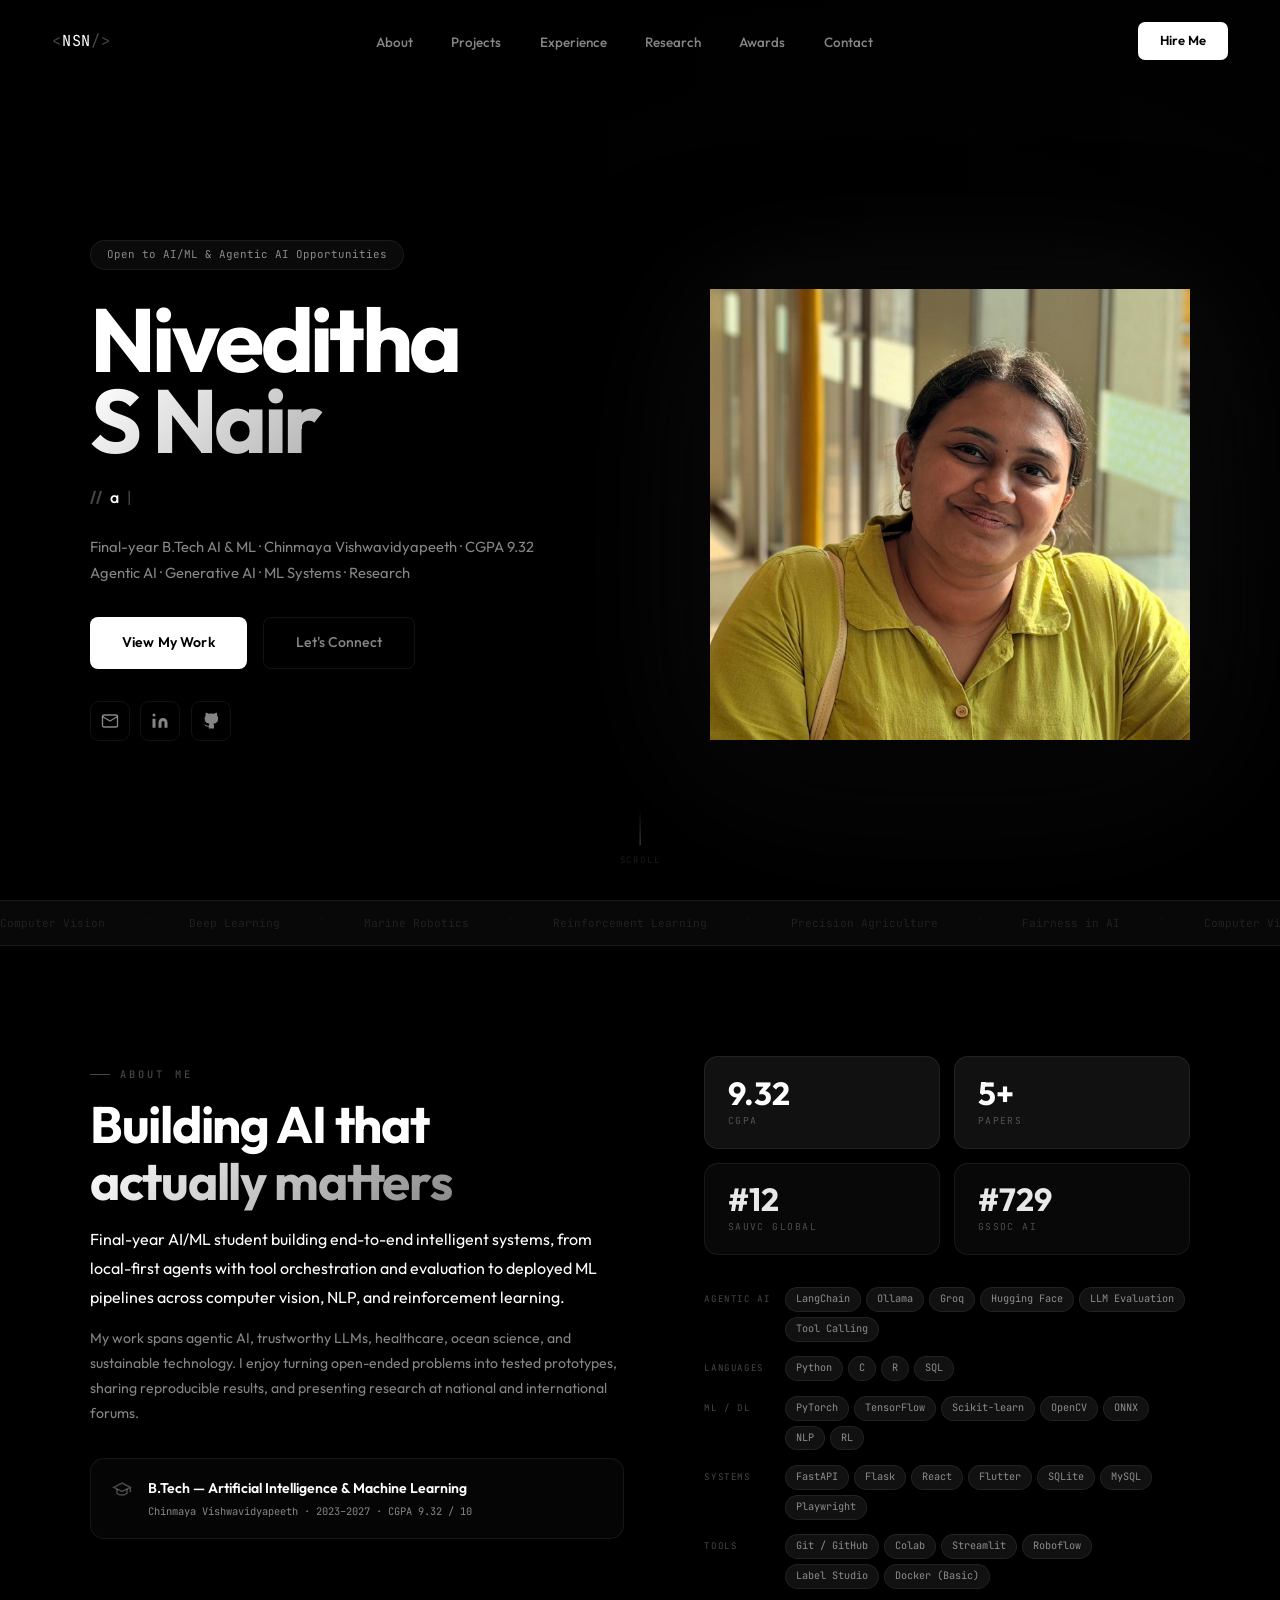
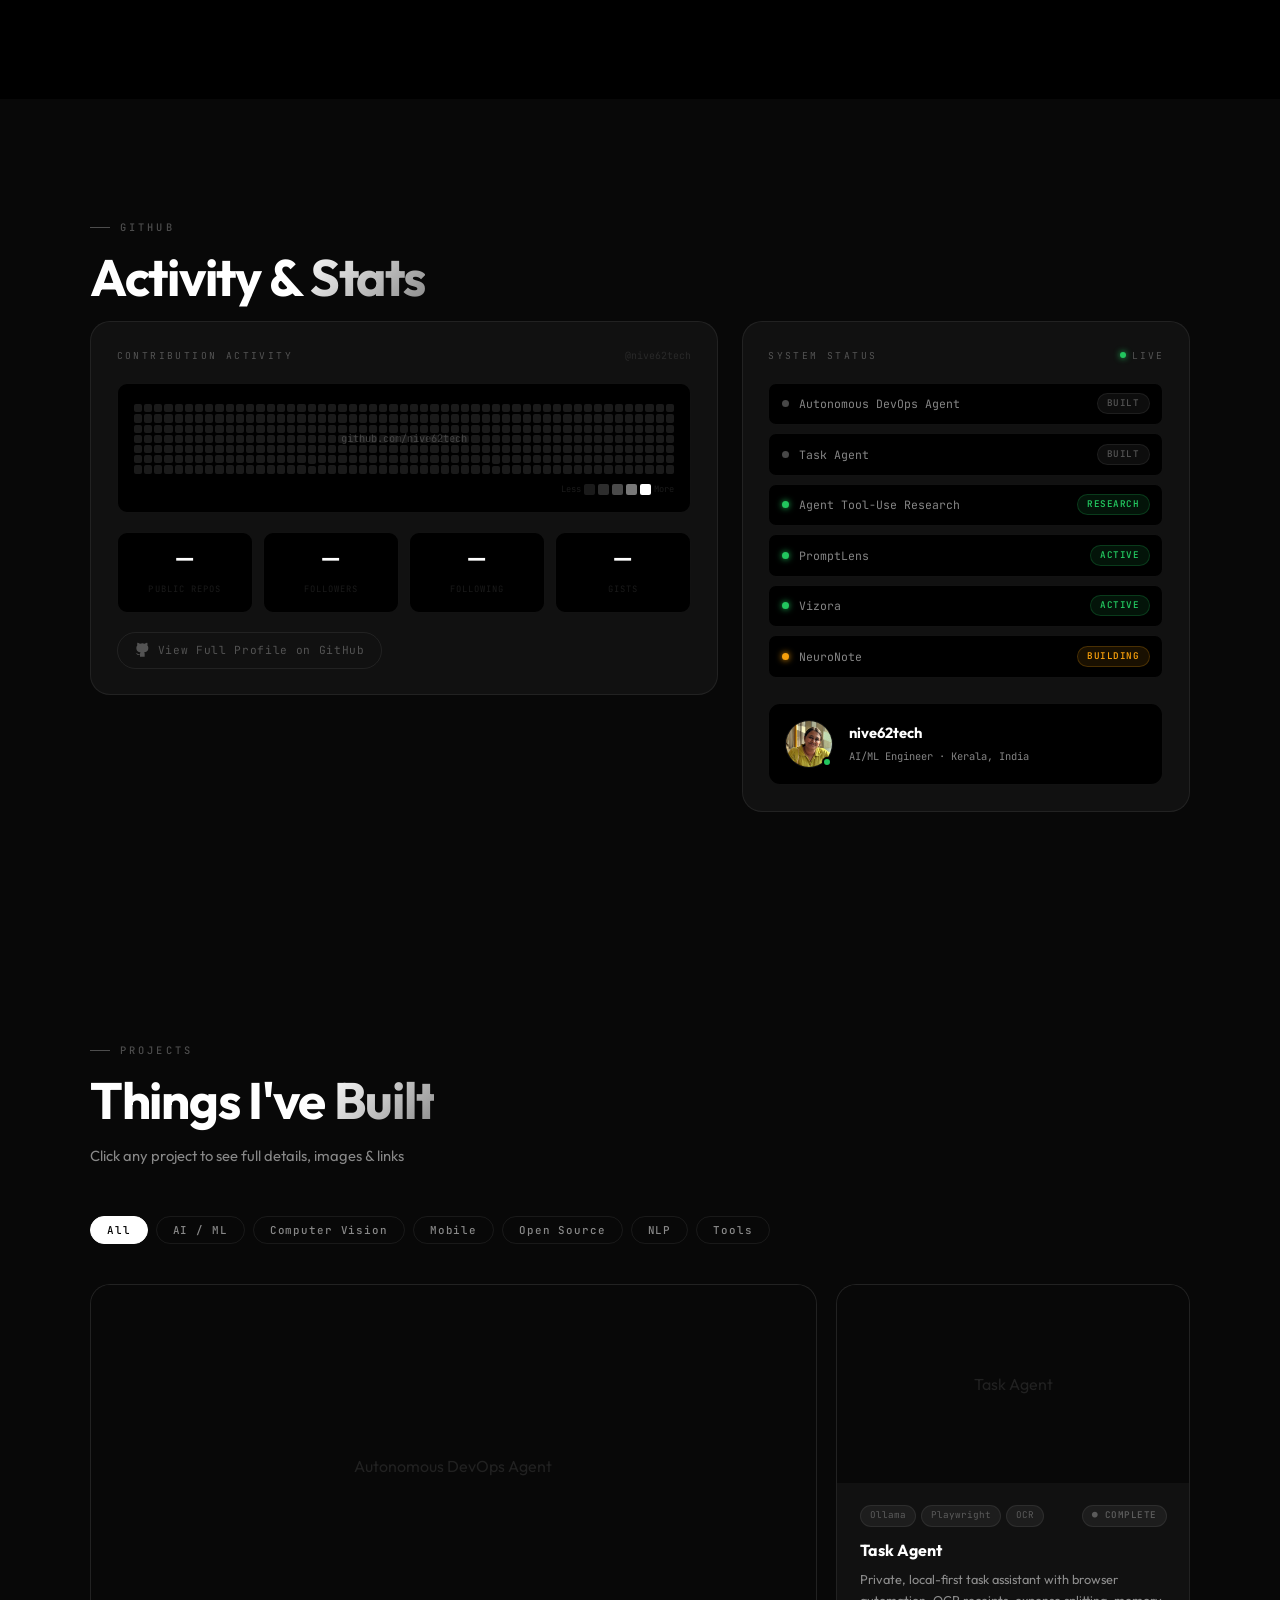
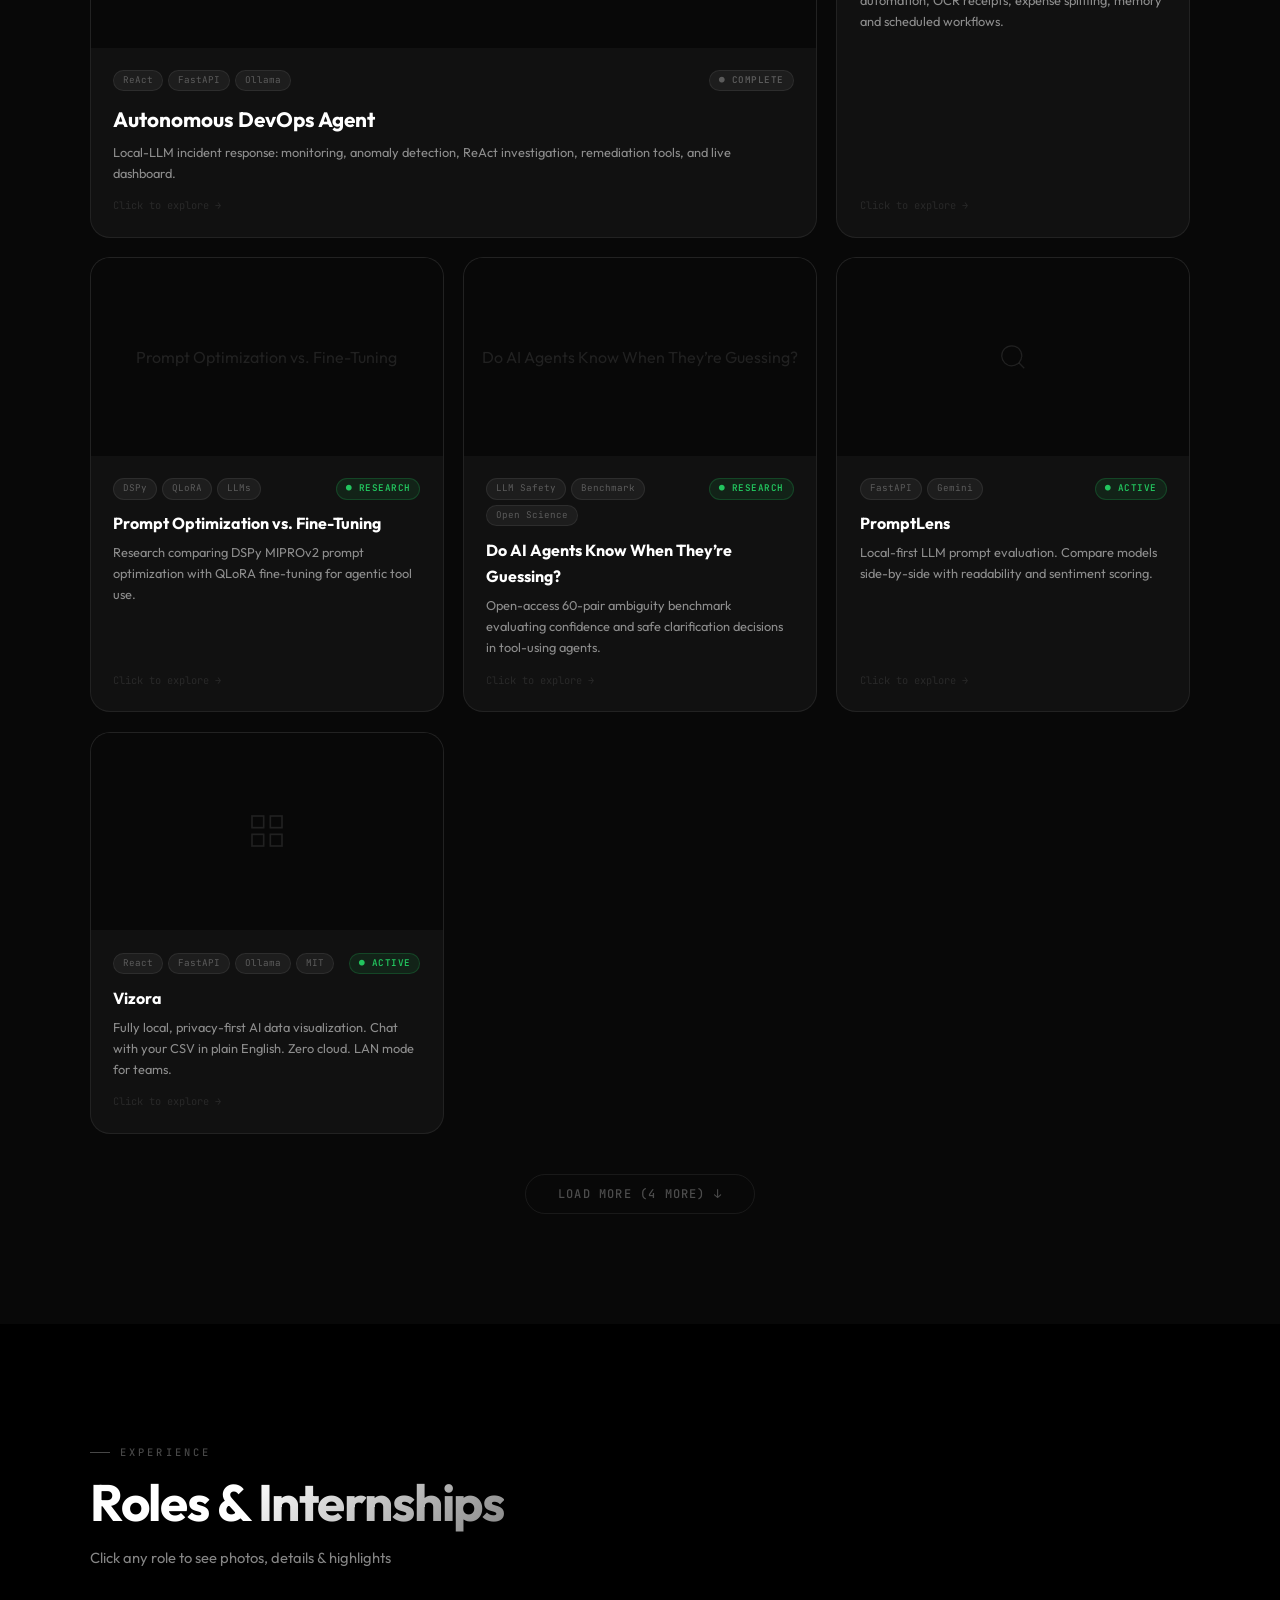
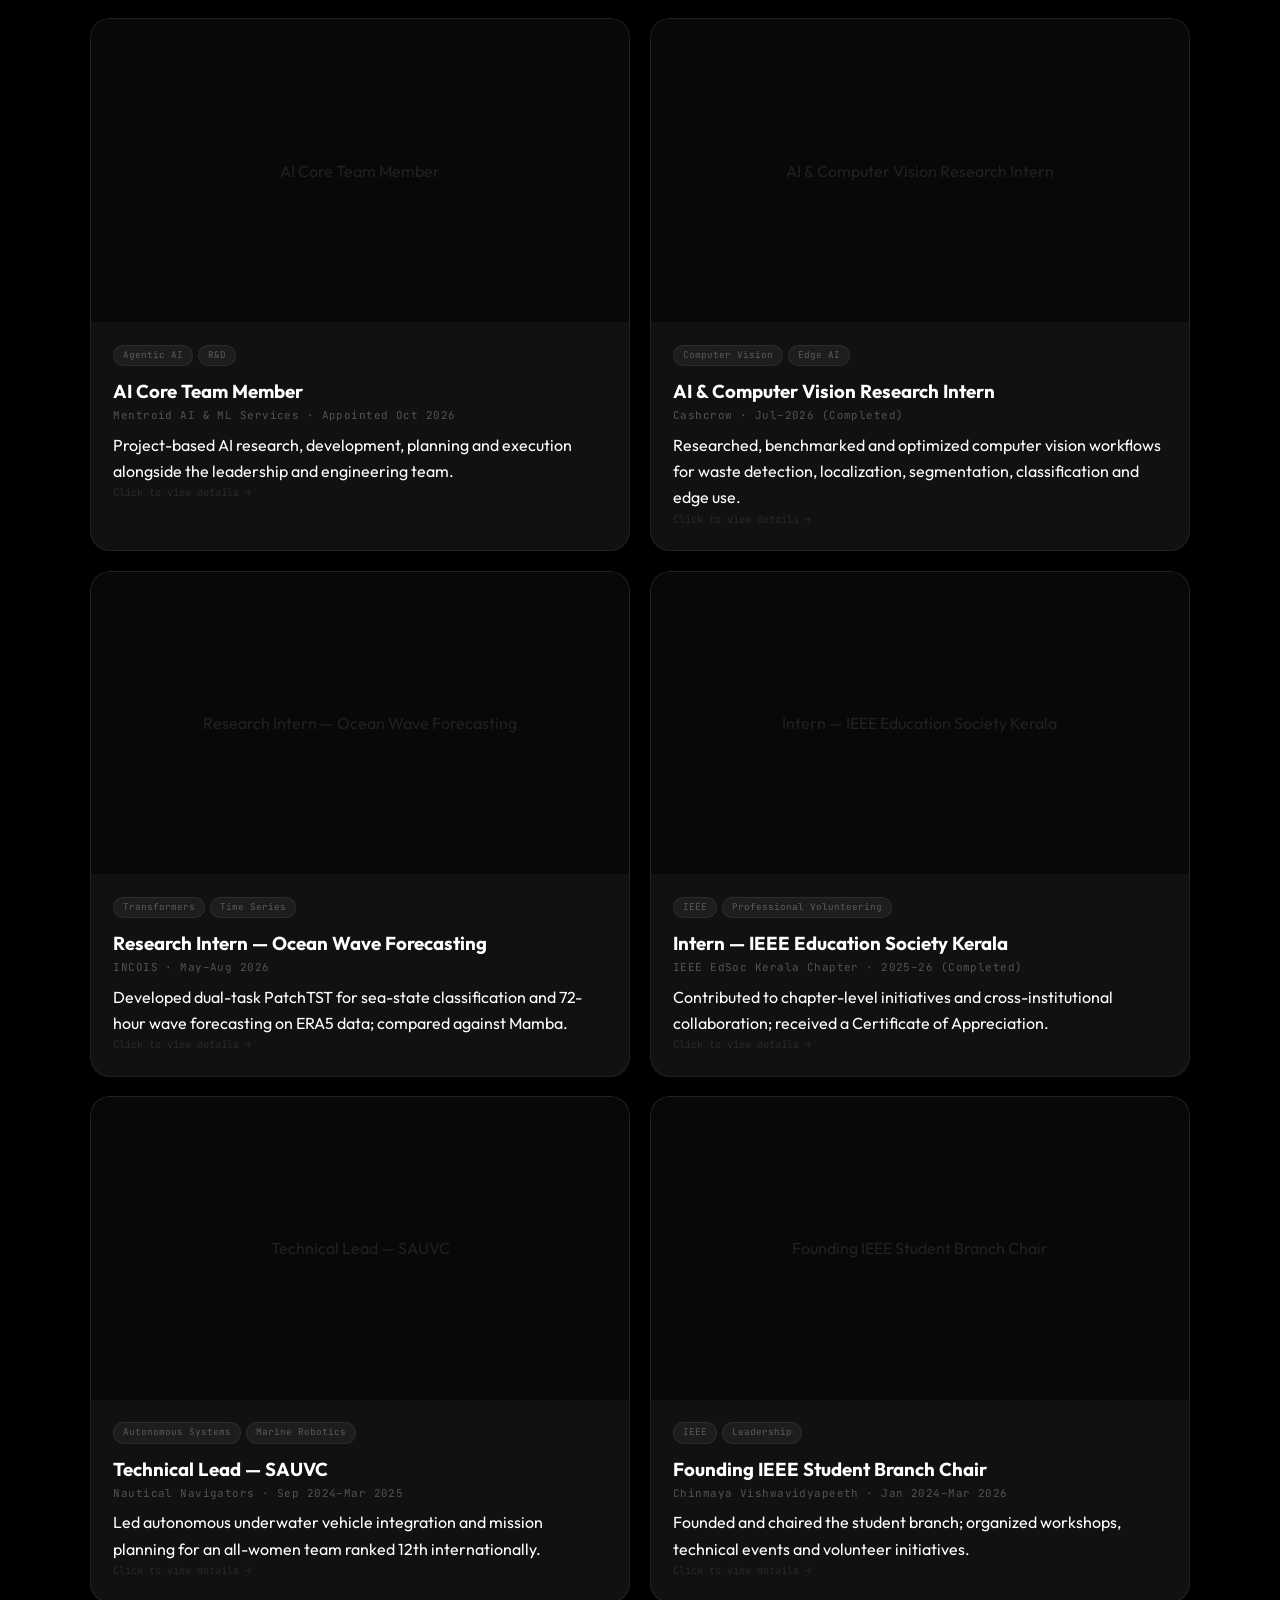
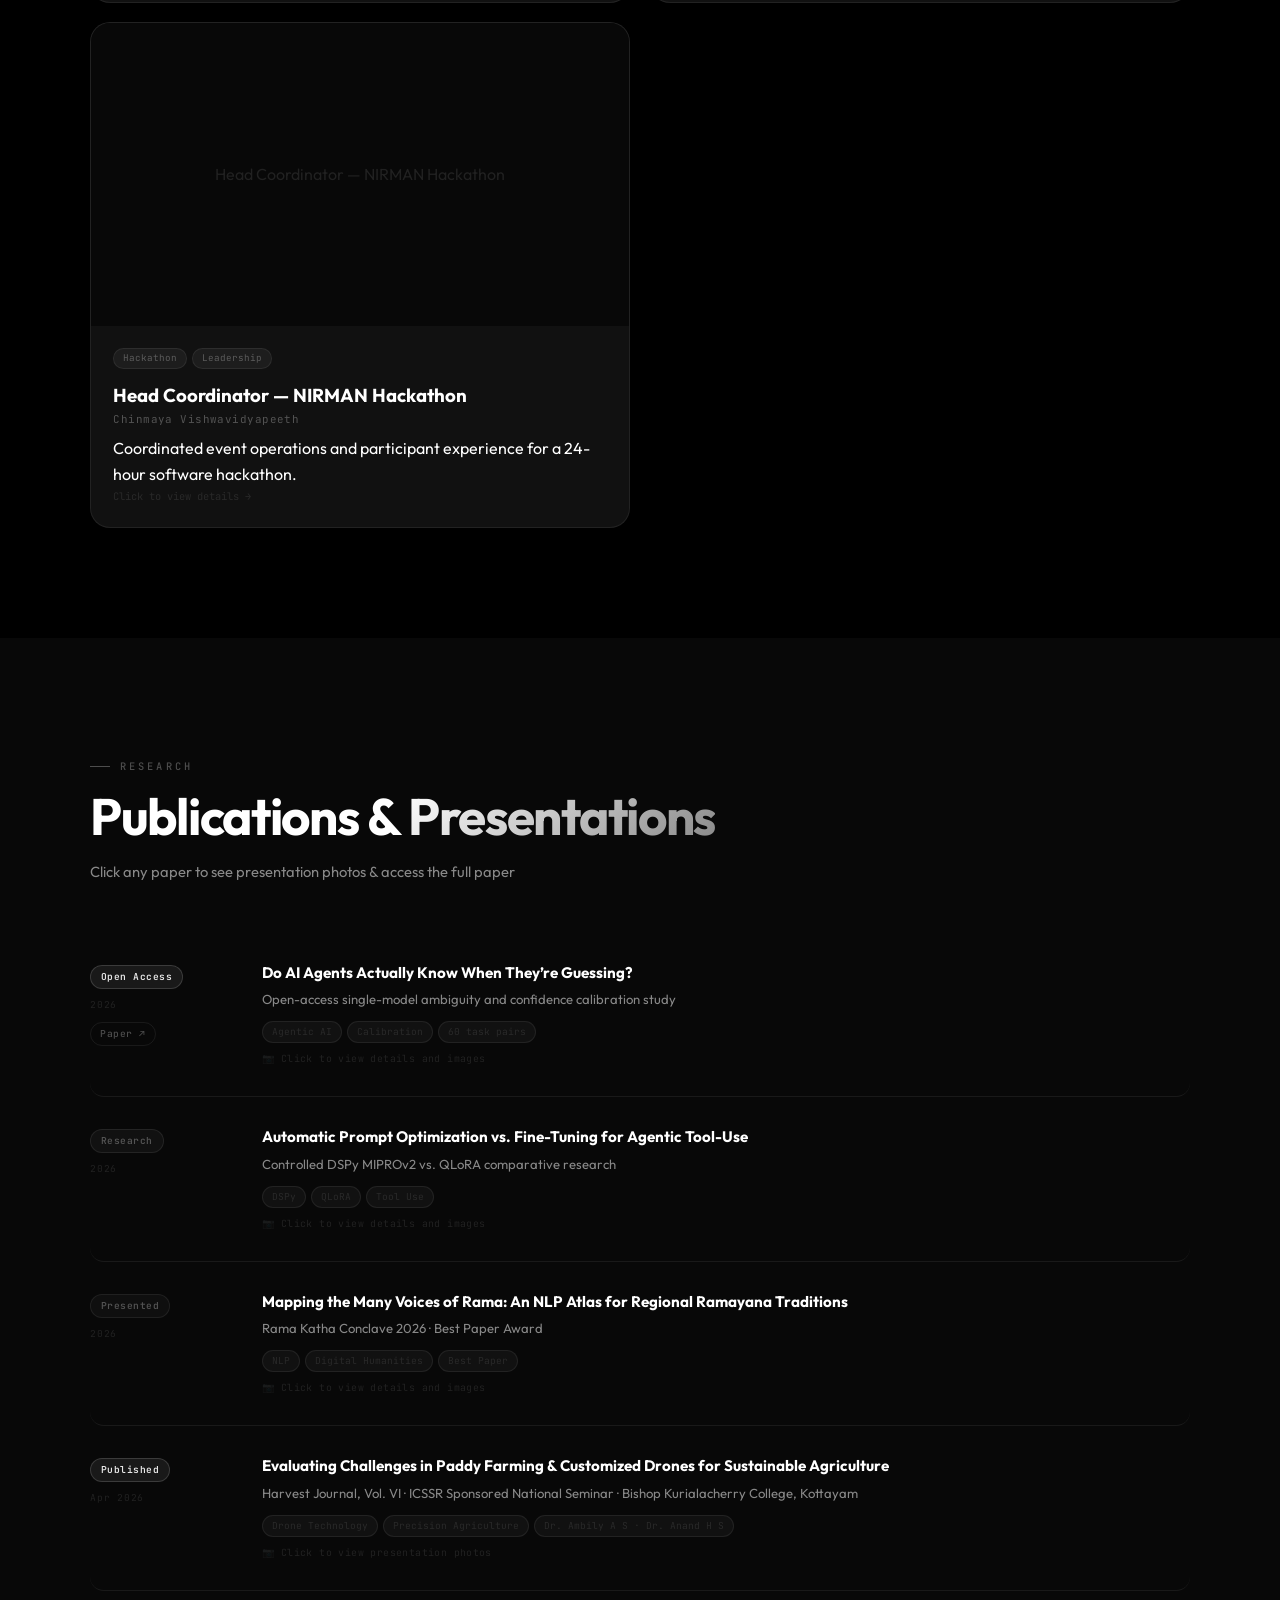
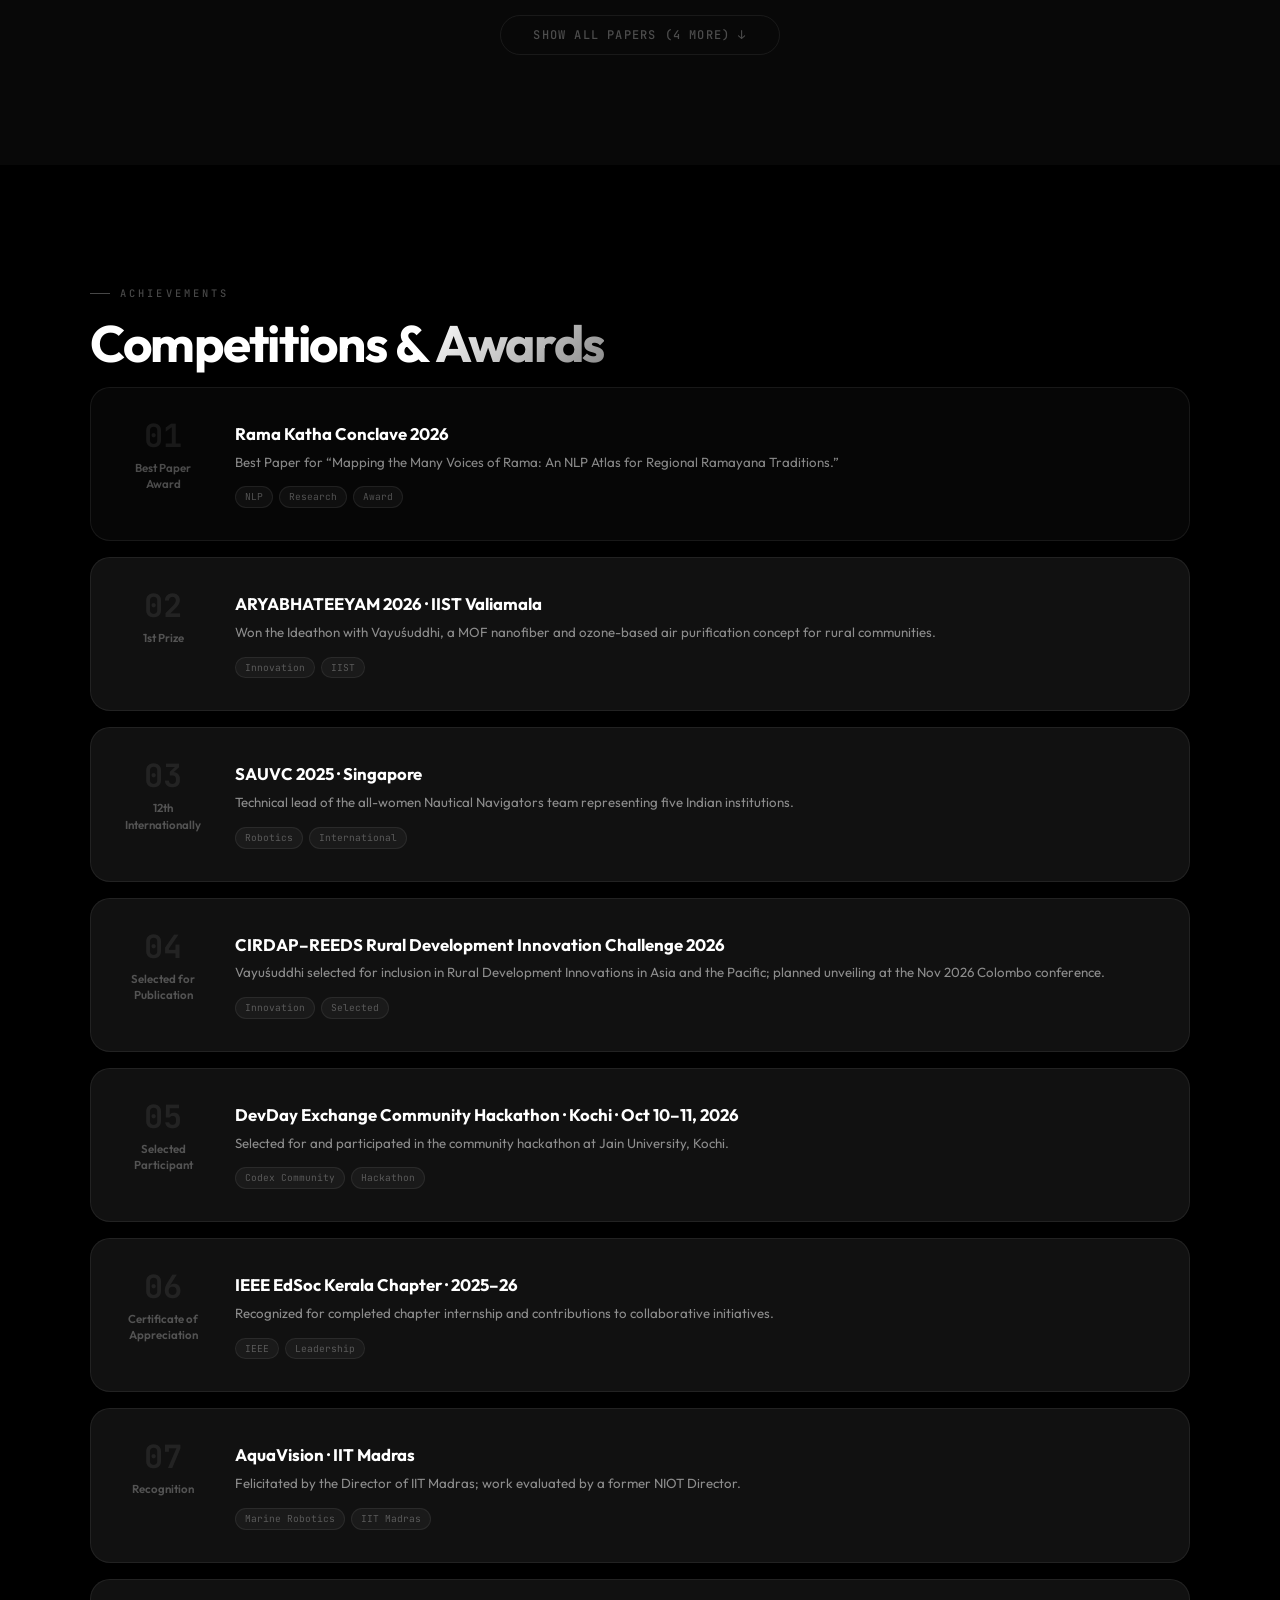
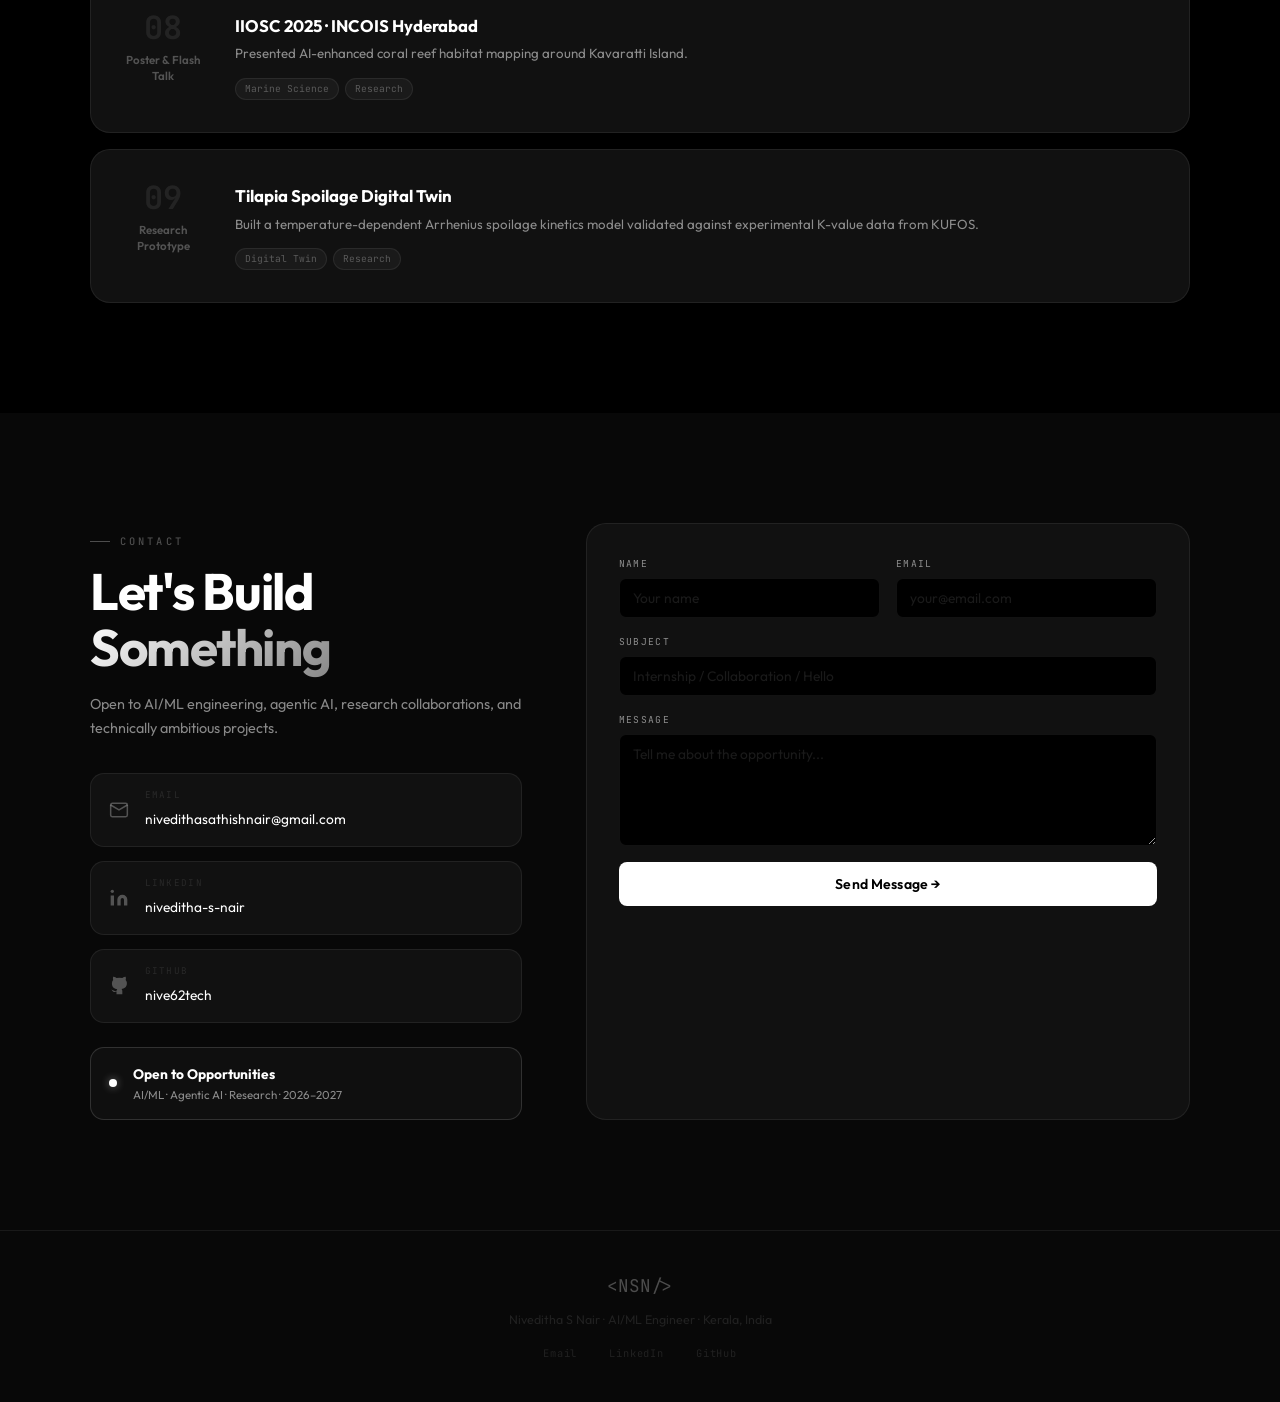
==== commit 8ce0b439: "Updated" ====
--- a/index.html
+++ b/index.html
@@ -1,529 +1,393 @@
 <!DOCTYPE html>
+
 <html lang="en">
 <head>
-<meta charset="UTF-8">
-<meta name="viewport" content="width=device-width, initial-scale=1.0">
+<meta charset="utf-8"/>
+<meta content="width=device-width, initial-scale=1.0" name="viewport"/>
 <title>Niveditha S Nair — AI/ML Engineer</title>
-<link rel="stylesheet" href="style.css">
-<link href="https://fonts.googleapis.com/css2?family=Outfit:wght@300;400;500;600;700&family=JetBrains+Mono:wght@400;500&display=swap" rel="stylesheet">
+<link href="style.css" rel="stylesheet"/>
+<link href="https://fonts.googleapis.com/css2?family=Outfit:wght@300;400;500;600;700&amp;family=JetBrains+Mono:wght@400;500&amp;display=swap" rel="stylesheet"/>
 </head>
 <body>
-
 <!-- NAV -->
 <nav id="nav">
-  <div class="nav-logo"><span class="logo-bracket">&lt;</span>NSN<span class="logo-bracket">/&gt;</span></div>
-  <ul class="nav-links" id="navLinks">
-    <li><a href="#about">About</a></li>
-    <li><a href="#projects">Projects</a></li>
-    <li><a href="#experience">Experience</a></li>
-    <li><a href="#research">Research</a></li>
-    <li><a href="#achievements">Awards</a></li>
-    <li><a href="#contact">Contact</a></li>
-  </ul>
-  <a href="#contact" class="nav-cta">Hire Me</a>
-  <button class="nav-mob" id="navMob"><span></span><span></span><span></span></button>
+<div class="nav-logo"><span class="logo-bracket">&lt;</span>NSN<span class="logo-bracket">/&gt;</span></div>
+<ul class="nav-links" id="navLinks">
+<li><a href="#about">About</a></li>
+<li><a href="#projects">Projects</a></li>
+<li><a href="#experience">Experience</a></li>
+<li><a href="#research">Research</a></li>
+<li><a href="#achievements">Awards</a></li>
+<li><a href="#contact">Contact</a></li>
+</ul>
+<a class="nav-cta" href="#contact">Hire Me</a>
+<button class="nav-mob" id="navMob"><span></span><span></span><span></span></button>
 </nav>
-
 <!-- ═══ HERO ═══ -->
 <section id="hero">
-  <div class="hero-video-wrap">
-    <video id="hero-video" autoplay muted loop playsinline poster="images/hero-poster.jpg" onerror="this.style.display='none'">
-      <source src="videos/hero-bg.mp4" type="video/mp4">
-    </video>
-    <div class="video-overlay"></div>
-  </div>
-  <div class="hero-content">
-    <div class="hero-left">
-      <div class="hero-pill"><span class="pill-dot"></span>Open to AI/ML Internships</div>
-      <h1 class="hero-name">
-        <span class="name-line">Niveditha</span>
-        <span class="name-line accent-name">S Nair</span>
-      </h1>
-      <div class="hero-role">
-        <span class="role-slash">//</span>
-        <span id="tw"></span><span class="tw-cursor">|</span>
-      </div>
-      <p class="hero-bio">B.Tech AI &amp; ML · Chinmaya Vishwavidyapeeth · CGPA 9.44<br>Researcher · Builder · International Conference Presenter</p>
-      <div class="hero-btns">
-        <a href="#projects" class="btn-primary smooth">View My Work</a>
-        <a href="#contact"  class="btn-secondary smooth">Let's Connect</a>
-      </div>
-      <div class="hero-social">
-        <a href="mailto:nivtecho@gmail.com" class="social-icon" title="Email"><svg width="18" height="18" viewBox="0 0 24 24" fill="none" stroke="currentColor" stroke-width="1.8"><path d="M4 4h16c1.1 0 2 .9 2 2v12c0 1.1-.9 2-2 2H4c-1.1 0-2-.9-2-2V6c0-1.1.9-2 2-2z"/><polyline points="22,6 12,12 2,6"/></svg></a>
-        <a href="https://linkedin.com/in/niveditha-s-nair" target="_blank" class="social-icon" title="LinkedIn"><svg width="18" height="18" viewBox="0 0 24 24" fill="currentColor"><path d="M16 8a6 6 0 0 1 6 6v7h-4v-7a2 2 0 0 0-2-2 2 2 0 0 0-2 2v7h-4v-7a6 6 0 0 1 6-6z"/><rect x="2" y="9" width="4" height="12"/><circle cx="4" cy="4" r="2"/></svg></a>
-        <a href="https://github.com/nive62tech" target="_blank" class="social-icon" title="GitHub"><svg width="18" height="18" viewBox="0 0 24 24" fill="currentColor"><path d="M9 19c-5 1.5-5-2.5-7-3m14 6v-3.87a3.37 3.37 0 0 0-.94-2.61c3.14-.35 6.44-1.54 6.44-7A5.44 5.44 0 0 0 20 4.77 5.07 5.07 0 0 0 19.91 1S18.73.65 16 2.48a13.38 13.38 0 0 0-7 0C6.27.65 5.09 1 5.09 1A5.07 5.07 0 0 0 5 4.77a5.44 5.44 0 0 0-1.5 3.78c0 5.42 3.3 6.61 6.44 7A3.37 3.37 0 0 0 9 18.13V22"/></svg></a>
-      </div>
-    </div>
-    <div class="hero-right">
-      <img src="images/profile.jpg" alt="Niveditha S Nair" class="portrait-img" onerror="this.style.display='none'">
-    </div>
-  </div>
-  <div class="hero-scroll-hint"><div class="scroll-line"></div><span>Scroll</span></div>
+<div class="hero-video-wrap">
+<video autoplay="" id="hero-video" loop="" muted="" onerror="this.style.display='none'" playsinline="" poster="images/hero-poster.jpg">
+<source src="videos/hero-bg.mp4" type="video/mp4"/>
+</video>
+<div class="video-overlay"></div>
+</div>
+<div class="hero-content">
+<div class="hero-left">
+<div class="hero-pill">Open to AI/ML &amp; Agentic AI Opportunities</div>
+<h1 class="hero-name">
+<span class="name-line">Niveditha</span>
+<span class="name-line accent-name">S Nair</span>
+</h1>
+<div class="hero-role">
+<span class="role-slash">//</span>
+<span id="tw"></span><span class="tw-cursor">|</span>
+</div>
+<p class="hero-bio">Final-year B.Tech AI &amp; ML · Chinmaya Vishwavidyapeeth · CGPA 9.32<br/>Agentic AI · Generative AI · ML Systems · Research</p>
+<div class="hero-btns">
+<a class="btn-primary smooth" href="#projects">View My Work</a>
+<a class="btn-secondary smooth" href="#contact">Let's Connect</a>
+</div>
+<div class="hero-social">
+<a class="social-icon" href="mailto:nivedithasathishnair@gmail.com" title="Email"><svg fill="none" height="18" stroke="currentColor" stroke-width="1.8" viewbox="0 0 24 24" width="18"><path d="M4 4h16c1.1 0 2 .9 2 2v12c0 1.1-.9 2-2 2H4c-1.1 0-2-.9-2-2V6c0-1.1.9-2 2-2z"></path><polyline points="22,6 12,12 2,6"></polyline></svg></a>
+<a class="social-icon" href="https://linkedin.com/in/niveditha-s-nair" target="_blank" title="LinkedIn"><svg fill="currentColor" height="18" viewbox="0 0 24 24" width="18"><path d="M16 8a6 6 0 0 1 6 6v7h-4v-7a2 2 0 0 0-2-2 2 2 0 0 0-2 2v7h-4v-7a6 6 0 0 1 6-6z"></path><rect height="12" width="4" x="2" y="9"></rect><circle cx="4" cy="4" r="2"></circle></svg></a>
+<a class="social-icon" href="https://github.com/nive62tech" target="_blank" title="GitHub"><svg fill="currentColor" height="18" viewbox="0 0 24 24" width="18"><path d="M9 19c-5 1.5-5-2.5-7-3m14 6v-3.87a3.37 3.37 0 0 0-.94-2.61c3.14-.35 6.44-1.54 6.44-7A5.44 5.44 0 0 0 20 4.77 5.07 5.07 0 0 0 19.91 1S18.73.65 16 2.48a13.38 13.38 0 0 0-7 0C6.27.65 5.09 1 5.09 1A5.07 5.07 0 0 0 5 4.77a5.44 5.44 0 0 0-1.5 3.78c0 5.42 3.3 6.61 6.44 7A3.37 3.37 0 0 0 9 18.13V22"></path></svg></a>
+</div>
+</div>
+<div class="hero-right">
+<img alt="Niveditha S Nair" class="portrait-img" onerror="this.style.display='none'" src="images/profile.jpg"/>
+</div>
+</div>
+<div class="hero-scroll-hint"><div class="scroll-line"></div><span>Scroll</span></div>
 </section>
-
 <!-- MARQUEE -->
 <div class="marquee-strip">
-  <div class="marquee-content">
-    <span>Computer Vision</span><span class="mx">·</span><span>Deep Learning</span><span class="mx">·</span><span>Marine Robotics</span><span class="mx">·</span><span>Reinforcement Learning</span><span class="mx">·</span><span>Precision Agriculture</span><span class="mx">·</span><span>Fairness in AI</span><span class="mx">·</span><span>Computer Vision</span><span class="mx">·</span><span>Deep Learning</span><span class="mx">·</span><span>Marine Robotics</span><span class="mx">·</span><span>Reinforcement Learning</span><span class="mx">·</span><span>Precision Agriculture</span><span class="mx">·</span><span>Fairness in AI</span><span class="mx">·</span>
-  </div>
-</div>
-
+<div class="marquee-content">
+<span>Computer Vision</span><span class="mx">·</span><span>Deep Learning</span><span class="mx">·</span><span>Marine Robotics</span><span class="mx">·</span><span>Reinforcement Learning</span><span class="mx">·</span><span>Precision Agriculture</span><span class="mx">·</span><span>Fairness in AI</span><span class="mx">·</span><span>Computer Vision</span><span class="mx">·</span><span>Deep Learning</span><span class="mx">·</span><span>Marine Robotics</span><span class="mx">·</span><span>Reinforcement Learning</span><span class="mx">·</span><span>Precision Agriculture</span><span class="mx">·</span><span>Fairness in AI</span><span class="mx">·</span>
+</div>
+</div>
 <!-- ═══ ABOUT ═══ -->
-<section id="about" class="section">
-  <div class="container">
-    <div class="about-wrap reveal">
-      <div class="about-text">
-        <div class="section-label">About Me</div>
-        <h2 class="section-title">Building AI that<br><em>actually matters</em></h2>
-        <p class="about-lead">I'm an undergraduate AI/ML researcher passionate about applying machine learning to real-world problems — from precision agriculture and marine robotics to fairness-aware deep learning and reinforcement learning.</p>
-        <p class="about-body">Presented at international conferences in Singapore, Hyderabad, and Kochi. Led all-women teams in global engineering competitions. IEEE Student Branch Chair.</p>
-        <div class="about-edu">
-          <div class="edu-icon"><svg width="20" height="20" viewBox="0 0 24 24" fill="none" stroke="currentColor" stroke-width="1.8"><path d="M22 10v6M2 10l10-5 10 5-10 5z"/><path d="M6 12v5c3 3 9 3 12 0v-5"/></svg></div>
-          <div>
-            <div class="edu-name">B.Tech — Artificial Intelligence &amp; Machine Learning</div>
-            <div class="edu-sub">Chinmaya Vishwavidyapeeth · 2023–2027 · CGPA 9.44</div>
-          </div>
-        </div>
-      </div>
-      <div class="about-aside">
-        <div class="stat-cards">
-          <div class="stat-card"><span class="stat-n">9.44</span><span class="stat-l">CGPA</span></div>
-          <div class="stat-card"><span class="stat-n">5+</span><span class="stat-l">Papers</span></div>
-          <div class="stat-card accent-card"><span class="stat-n">#12</span><span class="stat-l">SAUVC Global</span></div>
-          <div class="stat-card accent-card"><span class="stat-n">#729</span><span class="stat-l">GSSoC AI</span></div>
-        </div>
-        <div class="skills-wrap">
-          <div class="skill-row"><span class="skill-label">Languages</span><div class="skill-tags"><span>Python</span><span>JavaScript</span><span>PHP</span><span>SQL</span><span>Dart</span></div></div>
-          <div class="skill-row"><span class="skill-label">AI / ML</span><div class="skill-tags"><span>TensorFlow</span><span>PyTorch</span><span>OpenCV</span><span>MediaPipe</span><span>Scikit-learn</span></div></div>
-          <div class="skill-row"><span class="skill-label">Tools</span><div class="skill-tags"><span>FastAPI</span><span>Flutter</span><span>React</span><span>Ollama</span><span>Pandas</span><span>Plotly</span></div></div>
-          <div class="skill-row"><span class="skill-label">Other</span><div class="skill-tags"><span>GIS/QGIS</span><span>SQLite</span><span>MySQL</span><span>Git</span></div></div>
-        </div>
-      </div>
-    </div>
-  </div>
+<section class="section" id="about">
+<div class="container">
+<div class="about-wrap reveal">
+<div class="about-text">
+<div class="section-label">About Me</div>
+<h2 class="section-title">Building AI that<br/><em>actually matters</em></h2>
+<p class="about-lead">Final-year AI/ML student building end-to-end intelligent systems, from local-first agents with tool orchestration and evaluation to deployed ML pipelines across computer vision, NLP, and reinforcement learning.</p>
+<p class="about-body">My work spans agentic AI, trustworthy LLMs, healthcare, ocean science, and sustainable technology. I enjoy turning open-ended problems into tested prototypes, sharing reproducible results, and presenting research at national and international forums.</p>
+<div class="about-edu">
+<div class="edu-icon"><svg fill="none" height="20" stroke="currentColor" stroke-width="1.8" viewbox="0 0 24 24" width="20"><path d="M22 10v6M2 10l10-5 10 5-10 5z"></path><path d="M6 12v5c3 3 9 3 12 0v-5"></path></svg></div>
+<div>
+<div class="edu-name">B.Tech — Artificial Intelligence &amp; Machine Learning</div>
+<div class="edu-sub">Chinmaya Vishwavidyapeeth · 2023–2027 · CGPA 9.32 / 10</div>
+</div>
+</div>
+</div>
+<div class="about-aside">
+<div class="stat-cards">
+<div class="stat-card"><span class="stat-n">9.32</span><span class="stat-l">CGPA</span></div>
+<div class="stat-card"><span class="stat-n">5+</span><span class="stat-l">Papers</span></div>
+<div class="stat-card accent-card"><span class="stat-n">#12</span><span class="stat-l">SAUVC Global</span></div>
+<div class="stat-card accent-card"><span class="stat-n">#729</span><span class="stat-l">GSSoC AI</span></div>
+</div>
+<div class="skills-wrap"><div class="skill-row"><span class="skill-label">Agentic AI</span><div class="skill-tags"><span>LangChain</span><span>Ollama</span><span>Groq</span><span>Hugging Face</span><span>LLM Evaluation</span><span>Tool Calling</span></div></div><div class="skill-row"><span class="skill-label">Languages</span><div class="skill-tags"><span>Python</span><span>C</span><span>R</span><span>SQL</span></div></div><div class="skill-row"><span class="skill-label">ML / DL</span><div class="skill-tags"><span>PyTorch</span><span>TensorFlow</span><span>Scikit-learn</span><span>OpenCV</span><span>ONNX</span><span>NLP</span><span>RL</span></div></div><div class="skill-row"><span class="skill-label">Systems</span><div class="skill-tags"><span>FastAPI</span><span>Flask</span><span>React</span><span>Flutter</span><span>SQLite</span><span>MySQL</span><span>Playwright</span></div></div><div class="skill-row"><span class="skill-label">Tools</span><div class="skill-tags"><span>Git / GitHub</span><span>Colab</span><span>Streamlit</span><span>Roboflow</span><span>Label Studio</span><span>Docker (Basic)</span></div></div></div>
+</div>
+</div>
+</div>
 </section>
-
-
 <!-- ═══ GITHUB ═══ -->
-<section id="github" class="section section-dark">
-  <div class="container">
-    <div class="section-label reveal">GitHub</div>
-    <h2 class="section-title reveal">Activity &amp; <em>Stats</em></h2>
-    <div class="github-grid reveal">
-      <div class="gh-graph-wrap">
-        <div class="gh-graph-header">
-          <span class="gh-label">CONTRIBUTION ACTIVITY</span>
-          <span class="gh-username">@nive62tech</span>
-        </div>
-        <div class="gh-chart-box">
-          <div class="gh-heatmap-months" id="ghMonths"></div>
-          <div class="gh-heatmap-grid" id="ghGrid">
-            <div class="gh-heatmap-loading">Loading contributions...</div>
-          </div>
-          <div class="gh-heatmap-legend">
-            <span class="gh-leg-label">Less</span>
-            <span class="gh-leg-cell" data-level="0"></span>
-            <span class="gh-leg-cell" data-level="1"></span>
-            <span class="gh-leg-cell" data-level="2"></span>
-            <span class="gh-leg-cell" data-level="3"></span>
-            <span class="gh-leg-cell" data-level="4"></span>
-            <span class="gh-leg-label">More</span>
-          </div>
-        </div>
-        <div class="gh-stats-row">
-          <div class="gh-stat"><span class="gh-stat-n" id="ghRepos">—</span><span class="gh-stat-l">Public Repos</span></div>
-          <div class="gh-stat"><span class="gh-stat-n" id="ghFollowers">—</span><span class="gh-stat-l">Followers</span></div>
-          <div class="gh-stat"><span class="gh-stat-n" id="ghFollowing">—</span><span class="gh-stat-l">Following</span></div>
-          <div class="gh-stat"><span class="gh-stat-n" id="ghGists">—</span><span class="gh-stat-l">Gists</span></div>
-        </div>
-        <a href="https://github.com/nive62tech" target="_blank" class="gh-view-btn">
-          <svg width="16" height="16" viewBox="0 0 24 24" fill="currentColor"><path d="M9 19c-5 1.5-5-2.5-7-3m14 6v-3.87a3.37 3.37 0 0 0-.94-2.61c3.14-.35 6.44-1.54 6.44-7A5.44 5.44 0 0 0 20 4.77 5.07 5.07 0 0 0 19.91 1S18.73.65 16 2.48a13.38 13.38 0 0 0-7 0C6.27.65 5.09 1 5.09 1A5.07 5.07 0 0 0 5 4.77a5.44 5.44 0 0 0-1.5 3.78c0 5.42 3.3 6.61 6.44 7A3.37 3.37 0 0 0 9 18.13V22"/></svg>
+<section class="section section-dark" id="github">
+<div class="container">
+<div class="section-label reveal">GitHub</div>
+<h2 class="section-title reveal">Activity &amp; <em>Stats</em></h2>
+<div class="github-grid reveal">
+<div class="gh-graph-wrap">
+<div class="gh-graph-header">
+<span class="gh-label">CONTRIBUTION ACTIVITY</span>
+<span class="gh-username">@nive62tech</span>
+</div>
+<div class="gh-chart-box">
+<div class="gh-heatmap-months" id="ghMonths"></div>
+<div class="gh-heatmap-grid" id="ghGrid">
+<div class="gh-heatmap-loading">Loading contributions...</div>
+</div>
+<div class="gh-heatmap-legend">
+<span class="gh-leg-label">Less</span>
+<span class="gh-leg-cell" data-level="0"></span>
+<span class="gh-leg-cell" data-level="1"></span>
+<span class="gh-leg-cell" data-level="2"></span>
+<span class="gh-leg-cell" data-level="3"></span>
+<span class="gh-leg-cell" data-level="4"></span>
+<span class="gh-leg-label">More</span>
+</div>
+</div>
+<div class="gh-stats-row">
+<div class="gh-stat"><span class="gh-stat-n" id="ghRepos">—</span><span class="gh-stat-l">Public Repos</span></div>
+<div class="gh-stat"><span class="gh-stat-n" id="ghFollowers">—</span><span class="gh-stat-l">Followers</span></div>
+<div class="gh-stat"><span class="gh-stat-n" id="ghFollowing">—</span><span class="gh-stat-l">Following</span></div>
+<div class="gh-stat"><span class="gh-stat-n" id="ghGists">—</span><span class="gh-stat-l">Gists</span></div>
+</div>
+<a class="gh-view-btn" href="https://github.com/nive62tech" target="_blank">
+<svg fill="currentColor" height="16" viewbox="0 0 24 24" width="16"><path d="M9 19c-5 1.5-5-2.5-7-3m14 6v-3.87a3.37 3.37 0 0 0-.94-2.61c3.14-.35 6.44-1.54 6.44-7A5.44 5.44 0 0 0 20 4.77 5.07 5.07 0 0 0 19.91 1S18.73.65 16 2.48a13.38 13.38 0 0 0-7 0C6.27.65 5.09 1 5.09 1A5.07 5.07 0 0 0 5 4.77a5.44 5.44 0 0 0-1.5 3.78c0 5.42 3.3 6.61 6.44 7A3.37 3.37 0 0 0 9 18.13V22"></path></svg>
           View Full Profile on GitHub
         </a>
-      </div>
-      <div class="gh-status-wrap">
-        <div class="gh-graph-header">
-          <span class="gh-label">SYSTEM STATUS</span>
-          <span class="gh-live"><span class="gh-live-dot"></span>LIVE</span>
-        </div>
-        <div class="status-list">
-          <div class="status-item"><div class="status-left"><span class="status-dot active"></span><span class="status-name">Vizora</span></div><span class="status-badge s-active">Active</span></div>
-          <div class="status-item"><div class="status-left"><span class="status-dot active"></span><span class="status-name">PromptLens</span></div><span class="status-badge s-active">Active</span></div>
-          <div class="status-item"><div class="status-left"><span class="status-dot building"></span><span class="status-name">Neuro_Note</span></div><span class="status-badge s-building">Building</span></div>
-          <div class="status-item"><div class="status-left"><span class="status-dot complete"></span><span class="status-name">AI Air Writer</span></div><span class="status-badge s-complete">Complete</span></div>
-          <div class="status-item"><div class="status-left"><span class="status-dot active"></span><span class="status-name">ProjectPilot</span></div><span class="status-badge s-active">Active</span></div>
-          <div class="status-item"><div class="status-left"><span class="status-dot building"></span><span class="status-name">Emoji Translator</span></div><span class="status-badge s-building">Building</span></div>
-        </div>
-        <div class="gh-profile-card">
-          <div class="gh-avatar-wrap">
-            <img id="ghAvatar" src="https://github.com/nive62tech.png" alt="Avatar" class="gh-avatar" onerror="this.src='images/profile.jpg'">
-            <span class="gh-online-dot"></span>
-          </div>
-          <div class="gh-profile-info">
-            <div class="gh-profile-name" id="ghName">nive62tech</div>
-            <div class="gh-profile-bio" id="ghBio">AI/ML Engineer · Kerala, India</div>
-            <div class="gh-profile-join" id="ghJoined"></div>
-          </div>
-        </div>
-      </div>
-    </div>
-  </div>
+</div>
+<div class="gh-status-wrap">
+<div class="gh-graph-header">
+<span class="gh-label">SYSTEM STATUS</span>
+<span class="gh-live"><span class="gh-live-dot"></span>LIVE</span>
+</div>
+<div class="status-list"><div class="status-item"><div class="status-left"><span class="status-dot complete"></span><span class="status-name">Autonomous DevOps Agent</span></div><span class="status-badge s-complete">Built</span></div><div class="status-item"><div class="status-left"><span class="status-dot complete"></span><span class="status-name">Task Agent</span></div><span class="status-badge s-complete">Built</span></div><div class="status-item"><div class="status-left"><span class="status-dot active"></span><span class="status-name">Agent Tool-Use Research</span></div><span class="status-badge s-active">Research</span></div><div class="status-item"><div class="status-left"><span class="status-dot active"></span><span class="status-name">PromptLens</span></div><span class="status-badge s-active">Active</span></div><div class="status-item"><div class="status-left"><span class="status-dot active"></span><span class="status-name">Vizora</span></div><span class="status-badge s-active">Active</span></div><div class="status-item"><div class="status-left"><span class="status-dot building"></span><span class="status-name">NeuroNote</span></div><span class="status-badge s-building">Building</span></div></div>
+<div class="gh-profile-card">
+<div class="gh-avatar-wrap">
+<img alt="Avatar" class="gh-avatar" id="ghAvatar" onerror="this.src='images/profile.jpg'" src="https://github.com/nive62tech.png"/>
+<span class="gh-online-dot"></span>
+</div>
+<div class="gh-profile-info">
+<div class="gh-profile-name" id="ghName">nive62tech</div>
+<div class="gh-profile-bio" id="ghBio">AI/ML Engineer · Kerala, India</div>
+<div class="gh-profile-join" id="ghJoined"></div>
+</div>
+</div>
+</div>
+</div>
+</div>
 </section>
-
 <!-- ═══ PROJECTS ═══ -->
-<section id="projects" class="section section-dark">
-  <div class="container">
-    <div class="section-label reveal">Projects</div>
-    <h2 class="section-title reveal">Things I've <em>Built</em></h2>
-    <p class="section-sub reveal">Click any project to see full details, images &amp; links</p>
-    <div class="filter-bar reveal">
-      <button class="filter-btn active" onclick="filterProjects('all',this)">All</button>
-      <button class="filter-btn" onclick="filterProjects('ai-ml',this)">AI / ML</button>
-      <button class="filter-btn" onclick="filterProjects('computer-vision',this)">Computer Vision</button>
-      <button class="filter-btn" onclick="filterProjects('mobile',this)">Mobile</button>
-      <button class="filter-btn" onclick="filterProjects('open-source',this)">Open Source</button>
-      <button class="filter-btn" onclick="filterProjects('nlp',this)">NLP</button>
-      <button class="filter-btn" onclick="filterProjects('tools',this)">Tools</button>
-    </div>
-    <div class="proj-grid" id="projGrid">
-      <div class="pcard featured-card" data-category="ai-ml tools open-source" onclick="openModal('project','vizora')">
-        <div class="pcard-img"><img src="images/vizora.jpg" alt="Vizora" onerror="this.style.display='none'"><div class="pcard-img-fallback"><svg width="40" height="40" viewBox="0 0 24 24" fill="none" stroke="currentColor" stroke-width="1"><rect x="3" y="3" width="7" height="7"/><rect x="14" y="3" width="7" height="7"/><rect x="14" y="14" width="7" height="7"/><rect x="3" y="14" width="7" height="7"/></svg></div></div>
-        <div class="pcard-body"><div class="pcard-top-row"><div class="pcard-tags"><span>React</span><span>FastAPI</span><span>Ollama</span><span>MIT</span></div><span class="proj-status ps-active">● ACTIVE</span></div><h3>Vizora</h3><p>Fully local, privacy-first AI data visualization. Chat with your CSV in plain English. Zero cloud. LAN mode for teams.</p><div class="pcard-hint">Click to explore →</div></div>
-      </div>
-      <div class="pcard" data-category="ai-ml tools" onclick="openModal('project','promptlens')">
-        <div class="pcard-img"><img src="images/promptlens.jpg" alt="" onerror="this.style.display='none'"><div class="pcard-img-fallback"><svg width="30" height="30" viewBox="0 0 24 24" fill="none" stroke="currentColor" stroke-width="1"><circle cx="11" cy="11" r="8"/><line x1="21" y1="21" x2="16.65" y2="16.65"/></svg></div></div>
-        <div class="pcard-body"><div class="pcard-top-row"><div class="pcard-tags"><span>FastAPI</span><span>Gemini</span></div><span class="proj-status ps-active">● ACTIVE</span></div><h3>PromptLens</h3><p>Local-first LLM prompt evaluation. Compare models side-by-side with readability and sentiment scoring.</p><div class="pcard-hint">Click to explore →</div></div>
-      </div>
-      <div class="pcard" data-category="ai-ml mobile" onclick="openModal('project','neuronote')">
-        <div class="pcard-img"><img src="images/neuronote.jpg" alt="" onerror="this.style.display='none'"><div class="pcard-img-fallback"><svg width="30" height="30" viewBox="0 0 24 24" fill="none" stroke="currentColor" stroke-width="1"><path d="M12 2a3 3 0 0 0-3 3v7a3 3 0 0 0 6 0V5a3 3 0 0 0-3-3z"/><path d="M19 10v2a7 7 0 0 1-14 0v-2"/></svg></div></div>
-        <div class="pcard-body"><div class="pcard-top-row"><div class="pcard-tags"><span>Flutter</span><span>Groq AI</span></div><span class="proj-status ps-building">● BUILDING</span></div><h3>Neuro_Note</h3><p>Voice-first AI task and calendar app. Speak naturally — AI extracts tasks and sets smart reminders.</p><div class="pcard-hint">Click to explore →</div></div>
-      </div>
-      <div class="pcard" data-category="computer-vision ai-ml" onclick="openModal('project','airwriter')">
-        <div class="pcard-img"><img src="images/airwriter.jpg" alt="" onerror="this.style.display='none'"><div class="pcard-img-fallback"><svg width="30" height="30" viewBox="0 0 24 24" fill="none" stroke="currentColor" stroke-width="1"><path d="M17 3a2.828 2.828 0 1 1 4 4L7.5 20.5 2 22l1.5-5.5L17 3z"/></svg></div></div>
-        <div class="pcard-body"><div class="pcard-top-row"><div class="pcard-tags"><span>OpenCV</span><span>MediaPipe</span></div><span class="proj-status ps-complete">● COMPLETE</span></div><h3>AI Air Writer</h3><p>Real-time gesture drawing using only a webcam. 21 hand landmarks. Built in 2–3 hours.</p><div class="pcard-hint">Click to explore →</div></div>
-      </div>
-      <div class="pcard" data-category="open-source tools" onclick="openModal('project','projectpilot')">
-        <div class="pcard-img"><img src="images/projectpilot.jpg" alt="" onerror="this.style.display='none'"><div class="pcard-img-fallback"><svg width="30" height="30" viewBox="0 0 24 24" fill="none" stroke="currentColor" stroke-width="1"><polygon points="3 11 22 2 13 21 11 13 3 11"/></svg></div></div>
-        <div class="pcard-body"><div class="pcard-top-row"><div class="pcard-tags"><span>Open Source</span><span>AI Q&amp;A</span></div><span class="proj-status ps-active">● ACTIVE</span></div><h3>ProjectPilot</h3><p>AI step-by-step project mentor for engineering students. Roadmaps, debugging, deployment guidance.</p><div class="pcard-hint">Click to explore →</div></div>
-      </div>
-      <div class="pcard" data-category="nlp mobile" onclick="openModal('project','emojitranslator')">
-        <div class="pcard-img"><img src="images/emojitranslator.jpg" alt="" onerror="this.style.display='none'"><div class="pcard-img-fallback"><svg width="30" height="30" viewBox="0 0 24 24" fill="none" stroke="currentColor" stroke-width="1"><circle cx="12" cy="12" r="10"/><path d="M8 13s1.5 2 4 2 4-2 4-2"/><line x1="9" y1="9" x2="9.01" y2="9"/><line x1="15" y1="9" x2="15.01" y2="9"/></svg></div></div>
-        <div class="pcard-body"><div class="pcard-top-row"><div class="pcard-tags"><span>NLP</span><span>Flutter</span></div><span class="proj-status ps-building">● BUILDING</span></div><h3>Emoji Translator</h3><p>Context-aware text ↔ emoji using NLP. Sentiment-aware, multi-language support planned.</p><div class="pcard-hint">Click to explore →</div></div>
-      </div>
-    </div>
-    <div class="load-more-wrap" id="loadMoreWrap" style="display:none">
-      <button class="load-more-btn" id="loadMoreBtn" onclick="loadMore()">Load More Projects ↓</button>
-    </div>
-  </div>
+<section class="section section-dark" id="projects">
+<div class="container">
+<div class="section-label reveal">Projects</div>
+<h2 class="section-title reveal">Things I've <em>Built</em></h2>
+<p class="section-sub reveal">Click any project to see full details, images &amp; links</p>
+<div class="filter-bar reveal">
+<button class="filter-btn active" onclick="filterProjects('all',this)">All</button>
+<button class="filter-btn" onclick="filterProjects('ai-ml',this)">AI / ML</button>
+<button class="filter-btn" onclick="filterProjects('computer-vision',this)">Computer Vision</button>
+<button class="filter-btn" onclick="filterProjects('mobile',this)">Mobile</button>
+<button class="filter-btn" onclick="filterProjects('open-source',this)">Open Source</button>
+<button class="filter-btn" onclick="filterProjects('nlp',this)">NLP</button>
+<button class="filter-btn" onclick="filterProjects('tools',this)">Tools</button>
+</div>
+<div class="proj-grid" id="projGrid">
+
+
+
+
+
+
+<div class="pcard featured-card" data-category="ai-ml tools" onclick="openModal('project','devops_agent')"><div class="pcard-img"><img alt="Autonomous DevOps Agent" onerror="this.style.display='none';this.nextElementSibling.style.display='flex'" src="images/devops-agent.jpg"/><div class="pcard-img-fallback" style="display:none">Autonomous DevOps Agent</div></div><div class="pcard-body"><div class="pcard-top-row"><div class="pcard-tags"><span>ReAct</span><span>FastAPI</span><span>Ollama</span></div><span class="proj-status ps-complete">● COMPLETE</span></div><h3>Autonomous DevOps Agent</h3><p>Local-LLM incident response: monitoring, anomaly detection, ReAct investigation, remediation tools, and live dashboard.</p><div class="pcard-hint">Click to explore →</div></div></div><div class="pcard" data-category="ai-ml tools" onclick="openModal('project','task_agent')"><div class="pcard-img"><img alt="Task Agent" onerror="this.style.display='none';this.nextElementSibling.style.display='flex'" src="images/task-agent.jpg"/><div class="pcard-img-fallback" style="display:none">Task Agent</div></div><div class="pcard-body"><div class="pcard-top-row"><div class="pcard-tags"><span>Ollama</span><span>Playwright</span><span>OCR</span></div><span class="proj-status ps-complete">● COMPLETE</span></div><h3>Task Agent</h3><p>Private, local-first task assistant with browser automation, OCR receipts, expense splitting, memory and scheduled workflows.</p><div class="pcard-hint">Click to explore →</div></div></div><div class="pcard" data-category="ai-ml nlp" onclick="openModal('project','agent_optimization')"><div class="pcard-img"><img alt="Prompt Optimization vs. Fine-Tuning" onerror="this.style.display='none';this.nextElementSibling.style.display='flex'" src="images/agent-optimization.jpg"/><div class="pcard-img-fallback" style="display:none">Prompt Optimization vs. Fine-Tuning</div></div><div class="pcard-body"><div class="pcard-top-row"><div class="pcard-tags"><span>DSPy</span><span>QLoRA</span><span>LLMs</span></div><span class="proj-status ps-active">● RESEARCH</span></div><h3>Prompt Optimization vs. Fine-Tuning</h3><p>Research comparing DSPy MIPROv2 prompt optimization with QLoRA fine-tuning for agentic tool use.</p><div class="pcard-hint">Click to explore →</div></div></div><div class="pcard" data-category="ai-ml nlp" onclick="openModal('project','agent_calibration')"><div class="pcard-img"><img alt="Do AI Agents Know When They’re Guessing?" onerror="this.style.display='none';this.nextElementSibling.style.display='flex'" src="images/agent-calibration.jpg"/><div class="pcard-img-fallback" style="display:none">Do AI Agents Know When They’re Guessing?</div></div><div class="pcard-body"><div class="pcard-top-row"><div class="pcard-tags"><span>LLM Safety</span><span>Benchmark</span><span>Open Science</span></div><span class="proj-status ps-active">● RESEARCH</span></div><h3>Do AI Agents Know When They’re Guessing?</h3><p>Open-access 60-pair ambiguity benchmark evaluating confidence and safe clarification decisions in tool-using agents.</p><div class="pcard-hint">Click to explore →</div></div></div><div class="pcard" data-category="ai-ml tools" onclick="openModal('project','promptlens')">
+<div class="pcard-img"><img alt="" onerror="this.style.display='none';this.nextElementSibling.style.display='flex'" src="images/promptlens.jpg"/><div class="pcard-img-fallback" style="display:none"><svg fill="none" height="30" stroke="currentColor" stroke-width="1" viewbox="0 0 24 24" width="30"><circle cx="11" cy="11" r="8"></circle><line x1="21" x2="16.65" y1="21" y2="16.65"></line></svg></div></div>
+<div class="pcard-body"><div class="pcard-top-row"><div class="pcard-tags"><span>FastAPI</span><span>Gemini</span></div><span class="proj-status ps-active">● ACTIVE</span></div><h3>PromptLens</h3><p>Local-first LLM prompt evaluation. Compare models side-by-side with readability and sentiment scoring.</p><div class="pcard-hint">Click to explore →</div></div>
+</div><div class="pcard" data-category="ai-ml tools open-source" onclick="openModal('project','vizora')">
+<div class="pcard-img"><img alt="Vizora" onerror="this.style.display='none';this.nextElementSibling.style.display='flex'" src="images/vizora.jpg"/><div class="pcard-img-fallback" style="display:none"><svg fill="none" height="40" stroke="currentColor" stroke-width="1" viewbox="0 0 24 24" width="40"><rect height="7" width="7" x="3" y="3"></rect><rect height="7" width="7" x="14" y="3"></rect><rect height="7" width="7" x="14" y="14"></rect><rect height="7" width="7" x="3" y="14"></rect></svg></div></div>
+<div class="pcard-body"><div class="pcard-top-row"><div class="pcard-tags"><span>React</span><span>FastAPI</span><span>Ollama</span><span>MIT</span></div><span class="proj-status ps-active">● ACTIVE</span></div><h3>Vizora</h3><p>Fully local, privacy-first AI data visualization. Chat with your CSV in plain English. Zero cloud. LAN mode for teams.</p><div class="pcard-hint">Click to explore →</div></div>
+</div><div class="pcard" data-category="ai-ml mobile" onclick="openModal('project','neuronote')">
+<div class="pcard-img"><img alt="" onerror="this.style.display='none';this.nextElementSibling.style.display='flex'" src="images/neuronote.jpg"/><div class="pcard-img-fallback" style="display:none"><svg fill="none" height="30" stroke="currentColor" stroke-width="1" viewbox="0 0 24 24" width="30"><path d="M12 2a3 3 0 0 0-3 3v7a3 3 0 0 0 6 0V5a3 3 0 0 0-3-3z"></path><path d="M19 10v2a7 7 0 0 1-14 0v-2"></path></svg></div></div>
+<div class="pcard-body"><div class="pcard-top-row"><div class="pcard-tags"><span>Flutter</span><span>Groq AI</span></div><span class="proj-status ps-building">● BUILDING</span></div><h3>Neuro_Note</h3><p>Voice-first AI task and calendar app. Speak naturally — AI extracts tasks and sets smart reminders.</p><div class="pcard-hint">Click to explore →</div></div>
+</div><div class="pcard" data-category="open-source tools" onclick="openModal('project','projectpilot')">
+<div class="pcard-img"><img alt="" onerror="this.style.display='none';this.nextElementSibling.style.display='flex'" src="images/projectpilot.jpg"/><div class="pcard-img-fallback" style="display:none"><svg fill="none" height="30" stroke="currentColor" stroke-width="1" viewbox="0 0 24 24" width="30"><polygon points="3 11 22 2 13 21 11 13 3 11"></polygon></svg></div></div>
+<div class="pcard-body"><div class="pcard-top-row"><div class="pcard-tags"><span>Open Source</span><span>AI Q&amp;A</span></div><span class="proj-status ps-active">● ACTIVE</span></div><h3>ProjectPilot</h3><p>AI step-by-step project mentor for engineering students. Roadmaps, debugging, deployment guidance.</p><div class="pcard-hint">Click to explore →</div></div>
+</div><div class="pcard" data-category="computer-vision ai-ml" onclick="openModal('project','airwriter')">
+<div class="pcard-img"><img alt="" onerror="this.style.display='none';this.nextElementSibling.style.display='flex'" src="images/airwriter.jpg"/><div class="pcard-img-fallback" style="display:none"><svg fill="none" height="30" stroke="currentColor" stroke-width="1" viewbox="0 0 24 24" width="30"><path d="M17 3a2.828 2.828 0 1 1 4 4L7.5 20.5 2 22l1.5-5.5L17 3z"></path></svg></div></div>
+<div class="pcard-body"><div class="pcard-top-row"><div class="pcard-tags"><span>OpenCV</span><span>MediaPipe</span></div><span class="proj-status ps-complete">● COMPLETE</span></div><h3>AI Air Writer</h3><p>Real-time gesture drawing using only a webcam. 21 hand landmarks. Built in 2–3 hours.</p><div class="pcard-hint">Click to explore →</div></div>
+</div><div class="pcard" data-category="nlp mobile" onclick="openModal('project','emojitranslator')">
+<div class="pcard-img"><img alt="" onerror="this.style.display='none';this.nextElementSibling.style.display='flex'" src="images/emojitranslator.jpg"/><div class="pcard-img-fallback" style="display:none"><svg fill="none" height="30" stroke="currentColor" stroke-width="1" viewbox="0 0 24 24" width="30"><circle cx="12" cy="12" r="10"></circle><path d="M8 13s1.5 2 4 2 4-2 4-2"></path><line x1="9" x2="9.01" y1="9" y2="9"></line><line x1="15" x2="15.01" y1="9" y2="9"></line></svg></div></div>
+<div class="pcard-body"><div class="pcard-top-row"><div class="pcard-tags"><span>NLP</span><span>Flutter</span></div><span class="proj-status ps-building">● BUILDING</span></div><h3>Emoji Translator</h3><p>Context-aware text ↔ emoji using NLP. Sentiment-aware, multi-language support planned.</p><div class="pcard-hint">Click to explore →</div></div>
+</div></div>
+<div class="load-more-wrap" id="loadMoreWrap" style="display:none">
+<button class="load-more-btn" id="loadMoreBtn" onclick="loadMore()">Load More Projects ↓</button>
+</div>
+</div>
 </section>
-
 <!-- ═══ EXPERIENCE ═══ -->
-<section id="experience" class="section">
-  <div class="container">
-    <div class="section-label reveal">Experience</div>
-    <h2 class="section-title reveal">Roles &amp; <em>Internships</em></h2>
-    <p class="section-sub reveal">Click any role to see photos, details &amp; highlights</p>
-    <div class="exp-cards-grid reveal">
-
-      <div class="exp-big-card" onclick="openModal('experience','sauvc_lead')">
-        <div class="exp-card-img">
-          <img src="images/exp/sauvc.jpg" alt="SAUVC" onerror="this.style.display='none'">
-          <div class="pcard-img-fallback"><svg width="32" height="32" viewBox="0 0 24 24" fill="none" stroke="currentColor" stroke-width="1"><circle cx="12" cy="12" r="10"/><path d="M12 8v4l3 3"/></svg></div>
-        </div>
-        <div class="pcard-body">
-          <div class="pcard-tags"><span>Autonomous Systems</span><span>Marine Robotics</span><span>IEEE OES</span></div>
-          <h3>SAUVC Technical Lead</h3>
-          <p class="exp-company">Nautical Navigators · Singapore 2025</p>
-          <p>Led system integration and mission planning for autonomous underwater vehicle challenge across 5 institutions.</p>
-          <div class="pcard-hint">Click to view photos →</div>
-        </div>
-      </div>
-
-      <div class="exp-big-card" onclick="openModal('experience','backend_intern')">
-        <div class="exp-card-img">
-          <img src="images/exp/backend.jpg" alt="Backend Intern" onerror="this.style.display='none'">
-          <div class="pcard-img-fallback"><svg width="32" height="32" viewBox="0 0 24 24" fill="none" stroke="currentColor" stroke-width="1"><polyline points="16 18 22 12 16 6"/><polyline points="8 6 2 12 8 18"/></svg></div>
-        </div>
-        <div class="pcard-body">
-          <div class="pcard-tags"><span>PHP</span><span>MySQL</span><span>Backend</span></div>
-          <h3>Backend Development Intern</h3>
-          <p class="exp-company">Navigators</p>
-          <p>Built PHP–MySQL backend for sales analytics dashboards. Optimized SQL queries and collaborated with frontend teams.</p>
-          <div class="pcard-hint">Click to view details →</div>
-        </div>
-      </div>
-
-      <div class="exp-big-card" onclick="openModal('experience','ieee_chair')">
-        <div class="exp-card-img">
-          <img src="images/exp/ieee.jpg" alt="IEEE" onerror="this.style.display='none'">
-          <div class="pcard-img-fallback"><svg width="32" height="32" viewBox="0 0 24 24" fill="none" stroke="currentColor" stroke-width="1"><polygon points="13 2 3 14 12 14 11 22 21 10 12 10 13 2"/></svg></div>
-        </div>
-        <div class="pcard-body">
-          <div class="pcard-tags"><span>IEEE</span><span>Leadership</span><span>AI Workshops</span></div>
-          <h3>IEEE Student Branch Chair</h3>
-          <p class="exp-company">Chinmaya Vishwavidyapeeth</p>
-          <p>Led technical research initiatives and peer learning. Organized AI and emerging technology workshops.</p>
-          <div class="pcard-hint">Click to view photos →</div>
-        </div>
-      </div>
-
-      <div class="exp-big-card" onclick="openModal('experience','debate_treasurer')">
-        <div class="exp-card-img">
-          <img src="images/exp/debate.jpg" alt="Debate Society" onerror="this.style.display='none'">
-          <div class="pcard-img-fallback"><svg width="32" height="32" viewBox="0 0 24 24" fill="none" stroke="currentColor" stroke-width="1"><path d="M17 21v-2a4 4 0 0 0-4-4H5a4 4 0 0 0-4 4v2"/><circle cx="9" cy="7" r="4"/></svg></div>
-        </div>
-        <div class="pcard-body">
-          <div class="pcard-tags"><span>Leadership</span><span>Event Management</span></div>
-          <h3>Creative Debate Society — Treasurer</h3>
-          <p class="exp-company">Chinmaya Vishwavidyapeeth</p>
-          <p>Managed budgeting and logistics for academic events. Coordinated student teams and faculty communication.</p>
-          <div class="pcard-hint">Click to view details →</div>
-        </div>
-      </div>
-
-    </div>
-  </div>
+<section class="section" id="experience">
+<div class="container">
+<div class="section-label reveal">Experience</div>
+<h2 class="section-title reveal">Roles &amp; <em>Internships</em></h2>
+<p class="section-sub reveal">Click any role to see photos, details &amp; highlights</p>
+<div class="exp-cards-grid reveal"><div class="exp-big-card" onclick="openModal('experience','mentroid')"><div class="exp-card-img"><img alt="AI Core Team Member" onerror="this.style.display='none';this.nextElementSibling.style.display='flex'" src="images/exp/mentroid.jpg"/><div class="pcard-img-fallback" style="display:none">AI Core Team Member</div></div><div class="pcard-body"><div class="pcard-tags"><span>Agentic AI</span><span>R&amp;D</span></div><h3>AI Core Team Member</h3><p class="exp-company">Mentroid AI &amp; ML Services · Appointed Oct 2026</p><p>Project-based AI research, development, planning and execution alongside the leadership and engineering team.</p><div class="pcard-hint">Click to view details →</div></div></div><div class="exp-big-card" onclick="openModal('experience','cashcrow')"><div class="exp-card-img"><img alt="AI &amp; Computer Vision Research Intern" onerror="this.style.display='none';this.nextElementSibling.style.display='flex'" src="images/exp/cashcrow.jpg"/><div class="pcard-img-fallback" style="display:none">AI &amp; Computer Vision Research Intern</div></div><div class="pcard-body"><div class="pcard-tags"><span>Computer Vision</span><span>Edge AI</span></div><h3>AI &amp; Computer Vision Research Intern</h3><p class="exp-company">Cashcrow · Jul–2026 (Completed)</p><p>Researched, benchmarked and optimized computer vision workflows for waste detection, localization, segmentation, classification and edge use.</p><div class="pcard-hint">Click to view details →</div></div></div><div class="exp-big-card" onclick="openModal('experience','incois')"><div class="exp-card-img"><img alt="Research Intern — Ocean Wave Forecasting" onerror="this.style.display='none';this.nextElementSibling.style.display='flex'" src="images/exp/incois.jpg"/><div class="pcard-img-fallback" style="display:none">Research Intern — Ocean Wave Forecasting</div></div><div class="pcard-body"><div class="pcard-tags"><span>Transformers</span><span>Time Series</span></div><h3>Research Intern — Ocean Wave Forecasting</h3><p class="exp-company">INCOIS · May–Aug 2026</p><p>Developed dual-task PatchTST for sea-state classification and 72-hour wave forecasting on ERA5 data; compared against Mamba.</p><div class="pcard-hint">Click to view details →</div></div></div><div class="exp-big-card" onclick="openModal('experience','ieee_edsoc')"><div class="exp-card-img"><img alt="Intern — IEEE Education Society Kerala" onerror="this.style.display='none';this.nextElementSibling.style.display='flex'" src="images/exp/ieee-edsoc.jpg"/><div class="pcard-img-fallback" style="display:none">Intern — IEEE Education Society Kerala</div></div><div class="pcard-body"><div class="pcard-tags"><span>IEEE</span><span>Professional Volunteering</span></div><h3>Intern — IEEE Education Society Kerala</h3><p class="exp-company">IEEE EdSoc Kerala Chapter · 2025–26 (Completed)</p><p>Contributed to chapter-level initiatives and cross-institutional collaboration; received a Certificate of Appreciation.</p><div class="pcard-hint">Click to view details →</div></div></div><div class="exp-big-card" onclick="openModal('experience','sauvc_lead')"><div class="exp-card-img"><img alt="Technical Lead — SAUVC" onerror="this.style.display='none';this.nextElementSibling.style.display='flex'" src="images/exp/sauvc.jpg"/><div class="pcard-img-fallback" style="display:none">Technical Lead — SAUVC</div></div><div class="pcard-body"><div class="pcard-tags"><span>Autonomous Systems</span><span>Marine Robotics</span></div><h3>Technical Lead — SAUVC</h3><p class="exp-company">Nautical Navigators · Sep 2024–Mar 2025</p><p>Led autonomous underwater vehicle integration and mission planning for an all-women team ranked 12th internationally.</p><div class="pcard-hint">Click to view details →</div></div></div><div class="exp-big-card" onclick="openModal('experience','ieee_chair')"><div class="exp-card-img"><img alt="Founding IEEE Student Branch Chair" onerror="this.style.display='none';this.nextElementSibling.style.display='flex'" src="images/exp/ieee.jpg"/><div class="pcard-img-fallback" style="display:none">Founding IEEE Student Branch Chair</div></div><div class="pcard-body"><div class="pcard-tags"><span>IEEE</span><span>Leadership</span></div><h3>Founding IEEE Student Branch Chair</h3><p class="exp-company">Chinmaya Vishwavidyapeeth · Jan 2024–Mar 2026</p><p>Founded and chaired the student branch; organized workshops, technical events and volunteer initiatives.</p><div class="pcard-hint">Click to view details →</div></div></div><div class="exp-big-card" onclick="openModal('experience','nirman')"><div class="exp-card-img"><img alt="Head Coordinator — NIRMAN Hackathon" onerror="this.style.display='none';this.nextElementSibling.style.display='flex'" src="images/exp/nirman.jpg"/><div class="pcard-img-fallback" style="display:none">Head Coordinator — NIRMAN Hackathon</div></div><div class="pcard-body"><div class="pcard-tags"><span>Hackathon</span><span>Leadership</span></div><h3>Head Coordinator — NIRMAN Hackathon</h3><p class="exp-company">Chinmaya Vishwavidyapeeth</p><p>Coordinated event operations and participant experience for a 24-hour software hackathon.</p><div class="pcard-hint">Click to view details →</div></div></div></div>
+</div>
 </section>
-
 <!-- ═══ RESEARCH ═══ -->
-<section id="research" class="section section-dark">
-  <div class="container">
-    <div class="section-label reveal">Research</div>
-    <h2 class="section-title reveal">Publications &amp; <em>Presentations</em></h2>
-    <p class="section-sub reveal">Click any paper to see presentation photos &amp; access the full paper</p>
-    <div class="research-list reveal">
-
-      <div class="research-item" onclick="openModal('research','paddy_drones')">
-        <div class="ri-left">
-          <span class="ri-badge pub">Published</span>
-          <span class="ri-date">Apr 2026</span>
-          <a href="#" class="ri-paper-link" onclick="event.stopPropagation()" title="View Paper">
-            <svg width="13" height="13" viewBox="0 0 24 24" fill="none" stroke="currentColor" stroke-width="2"><path d="M18 13v6a2 2 0 0 1-2 2H5a2 2 0 0 1-2-2V8a2 2 0 0 1 2-2h6"/><polyline points="15 3 21 3 21 9"/><line x1="10" y1="14" x2="21" y2="3"/></svg>
-            Paper
-          </a>
-        </div>
-        <div class="ri-body">
-          <h4>Evaluating Challenges in Paddy Farming &amp; Customized Drones for Sustainable Agriculture</h4>
-          <p>Harvest Journal, Vol. VI · ICSSR Sponsored National Seminar · Bishop Kurialacherry College, Kottayam</p>
-          <div class="ri-tags"><span>Drone Technology</span><span>Precision Agriculture</span><span>Dr. Ambily A S · Dr. Anand H S</span></div>
-          <div class="ri-gallery-hint">📷 Click to view presentation photos</div>
-        </div>
-      </div>
-
-      <div class="research-item" onclick="openModal('research','skin_tone')">
-        <div class="ri-left">
-          <span class="ri-badge ieee">IEEE Xplore</span>
-          <span class="ri-date">Mar 2026</span>
-          <a href="#" class="ri-paper-link" onclick="event.stopPropagation()" title="View on IEEE">
-            <svg width="13" height="13" viewBox="0 0 24 24" fill="none" stroke="currentColor" stroke-width="2"><path d="M18 13v6a2 2 0 0 1-2 2H5a2 2 0 0 1-2-2V8a2 2 0 0 1 2-2h6"/><polyline points="15 3 21 3 21 9"/><line x1="10" y1="14" x2="21" y2="3"/></svg>
-            IEEE
-          </a>
-        </div>
-        <div class="ri-body">
-          <h4>Skin Tone-Aware Enhancement for Bug Bite Classification on Hand Images Using Deep Learning</h4>
-          <p>ICCET 2026 · Hybrid · India × Samarkand State University, Uzbekistan</p>
-          <div class="ri-tags"><span>EfficientNet-B0</span><span>Fairness-Aware AI</span><span>HSV Segmentation</span></div>
-          <div class="ri-gallery-hint">📷 Click to view presentation photos</div>
-        </div>
-      </div>
-
-      <div class="research-item" onclick="openModal('research','rl_reward')">
-        <div class="ri-left">
-          <span class="ri-badge acc">Accepted</span>
-          <span class="ri-date">Apr 2026</span>
-          <a href="#" class="ri-paper-link" onclick="event.stopPropagation()" title="View Paper">
-            <svg width="13" height="13" viewBox="0 0 24 24" fill="none" stroke="currentColor" stroke-width="2"><path d="M18 13v6a2 2 0 0 1-2 2H5a2 2 0 0 1-2-2V8a2 2 0 0 1 2-2h6"/><polyline points="15 3 21 3 21 9"/><line x1="10" y1="14" x2="21" y2="3"/></svg>
-            Paper
-          </a>
-        </div>
-        <div class="ri-body">
-          <h4>Optimising Reward Shaping for Sparse-Reward Environments: DQN and Double DQN on Grid-World Navigation</h4>
-          <p>ICDRLDS-26 · International Conference on Deep Reinforcement Learning · Trivandrum</p>
-          <div class="ri-tags"><span>Reinforcement Learning</span><span>Reward Shaping</span></div>
-          <div class="ri-gallery-hint">📷 Click to view details</div>
-        </div>
-      </div>
-
-      <div class="research-item" onclick="openModal('research','emotional_ai')">
-        <div class="ri-left">
-          <span class="ri-badge pres">Presented</span>
-          <span class="ri-date">Jan 2026</span>
-          <a href="#" class="ri-paper-link" onclick="event.stopPropagation()" title="View Paper">
-            <svg width="13" height="13" viewBox="0 0 24 24" fill="none" stroke="currentColor" stroke-width="2"><path d="M18 13v6a2 2 0 0 1-2 2H5a2 2 0 0 1-2-2V8a2 2 0 0 1 2-2h6"/><polyline points="15 3 21 3 21 9"/><line x1="10" y1="14" x2="21" y2="3"/></svg>
-            Paper
-          </a>
-        </div>
-        <div class="ri-body">
-          <h4>AI and Emotional Intelligence Development Among Adults</h4>
-          <p>ICDTEBM 2026 · Kerala Startup Mission, Kochi</p>
-          <div class="ri-tags"><span>AI × Emotional Intelligence</span></div>
-          <div class="ri-gallery-hint">📷 Click to view presentation photos</div>
-        </div>
-      </div>
-
-      <div class="research-item" onclick="openModal('research','coral_reef')">
-        <div class="ri-left">
-          <span class="ri-badge pres">Poster + Talk</span>
-          <span class="ri-date">2025</span>
-          <a href="#" class="ri-paper-link" onclick="event.stopPropagation()" title="View Paper">
-            <svg width="13" height="13" viewBox="0 0 24 24" fill="none" stroke="currentColor" stroke-width="2"><path d="M18 13v6a2 2 0 0 1-2 2H5a2 2 0 0 1-2-2V8a2 2 0 0 1 2-2h6"/><polyline points="15 3 21 3 21 9"/><line x1="10" y1="14" x2="21" y2="3"/></svg>
-            Paper
-          </a>
-        </div>
-        <div class="ri-body">
-          <h4>AI-Enhanced Coral Reef Habitat Mapping around Kavaratti Island</h4>
-          <p>IIOSC-2025 · INCOIS, Hyderabad · International Indian Ocean Science Conference</p>
-          <div class="ri-tags"><span>GIS</span><span>Computer Vision</span><span>Marine Science</span><span>First international paper</span></div>
-          <div class="ri-gallery-hint">📷 Click to view poster &amp; presentation photos</div>
-        </div>
-      </div>
-
-    </div>
-    <div class="ri-load-more" id="riLoadWrap" style="display:none">
-      <button class="load-more-btn" id="riLoadBtn" onclick="loadMoreResearch()">Show All Papers ↓</button>
-    </div>
-  </div>
+<section class="section section-dark" id="research">
+<div class="container">
+<div class="section-label reveal">Research</div>
+<h2 class="section-title reveal">Publications &amp; <em>Presentations</em></h2>
+<p class="section-sub reveal">Click any paper to see presentation photos &amp; access the full paper</p>
+<div class="research-list reveal"><div class="research-item" onclick="openModal('research','agent_confidence')"><div class="ri-left"><span class="ri-badge pub">Open Access</span><span class="ri-date">2026</span><a class="ri-paper-link" href="https://doi.org/10.5281/zenodo.22921896" onclick="event.stopPropagation()" rel="noopener noreferrer" target="_blank">Paper ↗</a></div><div class="ri-body"><h4>Do AI Agents Actually Know When They’re Guessing?</h4><p>Open-access single-model ambiguity and confidence calibration study</p><div class="ri-tags"><span>Agentic AI</span><span>Calibration</span><span>60 task pairs</span></div><div class="ri-gallery-hint">📷 Click to view details and images</div></div></div><div class="research-item" onclick="openModal('research','agent_opt_paper')"><div class="ri-left"><span class="ri-badge acc">Research</span><span class="ri-date">2026</span></div><div class="ri-body"><h4>Automatic Prompt Optimization vs. Fine-Tuning for Agentic Tool-Use</h4><p>Controlled DSPy MIPROv2 vs. QLoRA comparative research</p><div class="ri-tags"><span>DSPy</span><span>QLoRA</span><span>Tool Use</span></div><div class="ri-gallery-hint">📷 Click to view details and images</div></div></div><div class="research-item" onclick="openModal('research','rama_nlp')"><div class="ri-left"><span class="ri-badge pres">Presented</span><span class="ri-date">2026</span></div><div class="ri-body"><h4>Mapping the Many Voices of Rama: An NLP Atlas for Regional Ramayana Traditions</h4><p>Rama Katha Conclave 2026 · Best Paper Award</p><div class="ri-tags"><span>NLP</span><span>Digital Humanities</span><span>Best Paper</span></div><div class="ri-gallery-hint">📷 Click to view details and images</div></div></div>
+<div class="research-item" onclick="openModal('research','paddy_drones')">
+<div class="ri-left">
+<span class="ri-badge pub">Published</span>
+<span class="ri-date">Apr 2026</span>
+
+</div>
+<div class="ri-body">
+<h4>Evaluating Challenges in Paddy Farming &amp; Customized Drones for Sustainable Agriculture</h4>
+<p>Harvest Journal, Vol. VI · ICSSR Sponsored National Seminar · Bishop Kurialacherry College, Kottayam</p>
+<div class="ri-tags"><span>Drone Technology</span><span>Precision Agriculture</span><span>Dr. Ambily A S · Dr. Anand H S</span></div>
+<div class="ri-gallery-hint">📷 Click to view presentation photos</div>
+</div>
+</div>
+<div class="research-item" onclick="openModal('research','skin_tone')">
+<div class="ri-left">
+<span class="ri-badge ieee">IEEE Xplore</span>
+<span class="ri-date">Mar 2026</span>
+
+</div>
+<div class="ri-body">
+<h4>Skin Tone-Aware Enhancement for Bug Bite Classification on Hand Images Using Deep Learning</h4>
+<p>ICCET 2026 · Hybrid · India × Samarkand State University, Uzbekistan</p>
+<div class="ri-tags"><span>EfficientNet-B0</span><span>Fairness-Aware AI</span><span>HSV Segmentation</span></div>
+<div class="ri-gallery-hint">📷 Click to view presentation photos</div>
+</div>
+</div>
+<div class="research-item" onclick="openModal('research','rl_reward')">
+<div class="ri-left">
+<span class="ri-badge acc">Accepted</span>
+<span class="ri-date">Apr 2026</span>
+
+</div>
+<div class="ri-body">
+<h4>Optimising Reward Shaping for Sparse-Reward Environments: DQN and Double DQN on Grid-World Navigation</h4>
+<p>ICDRLDS-26 · International Conference on Deep Reinforcement Learning · Trivandrum</p>
+<div class="ri-tags"><span>Reinforcement Learning</span><span>Reward Shaping</span></div>
+<div class="ri-gallery-hint">📷 Click to view details</div>
+</div>
+</div>
+<div class="research-item" onclick="openModal('research','emotional_ai')">
+<div class="ri-left">
+<span class="ri-badge pres">Presented</span>
+<span class="ri-date">Jan 2026</span>
+
+</div>
+<div class="ri-body">
+<h4>AI and Emotional Intelligence Development Among Adults</h4>
+<p>ICDTEBM 2026 · Kerala Startup Mission, Kochi</p>
+<div class="ri-tags"><span>AI × Emotional Intelligence</span></div>
+<div class="ri-gallery-hint">📷 Click to view presentation photos</div>
+</div>
+</div>
+<div class="research-item" onclick="openModal('research','coral_reef')">
+<div class="ri-left">
+<span class="ri-badge pres">Poster + Talk</span>
+<span class="ri-date">2025</span>
+
+</div>
+<div class="ri-body">
+<h4>AI-Enhanced Coral Reef Habitat Mapping around Kavaratti Island</h4>
+<p>IIOSC-2025 · INCOIS, Hyderabad · International Indian Ocean Science Conference</p>
+<div class="ri-tags"><span>GIS</span><span>Computer Vision</span><span>Marine Science</span><span>First international paper</span></div>
+<div class="ri-gallery-hint">📷 Click to view poster &amp; presentation photos</div>
+</div>
+</div>
+</div>
+<div class="ri-load-more" id="riLoadWrap" style="display:none">
+<button class="load-more-btn" id="riLoadBtn" onclick="loadMoreResearch()">Show All Papers ↓</button>
+</div>
+</div>
 </section>
-
 <!-- ═══ ACHIEVEMENTS ═══ -->
-<section id="achievements" class="section">
-  <div class="container">
-    <div class="section-label reveal">Achievements</div>
-    <h2 class="section-title reveal">Competitions &amp; <em>Awards</em></h2>
-    <div class="ach-list reveal">
-      <div class="ach-item ach-featured">
-        <div class="ach-meta"><span class="ach-pos">01</span><span class="ach-award">🥇 First Prize</span></div>
-        <div class="ach-body">
-          <h3>ARYABHATEEYAM Ideathon 2026</h3>
-          <p class="ach-where">Indian Institute of Space Science &amp; Technology (IIST), Valiamala</p>
-          <p>Won with <strong>Vayuśuddhi</strong> — MOF nanofiber + ozone oxidation air purification system for rural communities. Problem statement received only 12 hours before the event.</p>
-          <div class="ach-tags"><span>AI/ML</span><span>Robotics</span><span>Innovation</span><span>IIST</span></div>
-        </div>
-      </div>
-      <div class="ach-item">
-        <div class="ach-meta"><span class="ach-pos">02</span><span class="ach-award">🌏 12th Globally</span></div>
-        <div class="ach-body">
-          <h3>SAUVC 2025 — Singapore</h3>
-          <p class="ach-where">Singapore Polytechnic · March 2025 · IEEE OES</p>
-          <p>All-women team Nautical Navigators across 5 institutions. AUV — acoustic localization, visual marker detection, object manipulation.</p>
-          <div class="ach-tags"><span>Autonomous Systems</span><span>Marine Robotics</span><span>IEEE OES</span></div>
-        </div>
-      </div>
-      <div class="ach-item">
-        <div class="ach-meta"><span class="ach-pos">03</span><span class="ach-award">🏆 AquaVision</span></div>
-        <div class="ach-body">
-          <h3>IIT Madras · IEEE OES Chapter</h3>
-          <p class="ach-where">2025 · Felicitated by Prof. Kamakoti V, Director IIT Madras</p>
-          <p>Evaluated by Dr. Atmanand M A (former Director, NIOT). IIT Madras IEEE OES Chapter event.</p>
-          <div class="ach-tags"><span>Ocean Engineering</span><span>IIT Madras</span></div>
-        </div>
-      </div>
-      <div class="ach-item">
-        <div class="ach-meta"><span class="ach-pos">04</span><span class="ach-award">⚡ IEEE Chair</span></div>
-        <div class="ach-body">
-          <h3>IEEE Student Branch Chair + GSSoC #729</h3>
-          <p class="ach-where">Chinmaya Vishwavidyapeeth + GSSoC 2026 AI Agent Track</p>
-          <p>Led AI workshops and technical research initiatives. AICTE IDE Bootcamp national-level participant.</p>
-          <div class="ach-tags"><span>IEEE</span><span>Leadership</span><span>GSSoC</span><span>AICTE</span></div>
-        </div>
-      </div>
-    </div>
-  </div>
+<section class="section" id="achievements">
+<div class="container">
+<div class="section-label reveal">Achievements</div>
+<h2 class="section-title reveal">Competitions &amp; <em>Awards</em></h2>
+<div class="ach-list reveal"><div class="ach-item ach-featured"><div class="ach-meta"><span class="ach-pos">01</span><span class="ach-award">Best Paper Award</span></div><div class="ach-body"><h3>Rama Katha Conclave 2026</h3><p>Best Paper for “Mapping the Many Voices of Rama: An NLP Atlas for Regional Ramayana Traditions.”</p><div class="ach-tags"><span>NLP</span><span>Research</span><span>Award</span></div></div></div><div class="ach-item"><div class="ach-meta"><span class="ach-pos">02</span><span class="ach-award">1st Prize</span></div><div class="ach-body"><h3>ARYABHATEEYAM 2026 · IIST Valiamala</h3><p>Won the Ideathon with Vayuśuddhi, a MOF nanofiber and ozone-based air purification concept for rural communities.</p><div class="ach-tags"><span>Innovation</span><span>IIST</span></div></div></div><div class="ach-item"><div class="ach-meta"><span class="ach-pos">03</span><span class="ach-award">12th Internationally</span></div><div class="ach-body"><h3>SAUVC 2025 · Singapore</h3><p>Technical lead of the all-women Nautical Navigators team representing five Indian institutions.</p><div class="ach-tags"><span>Robotics</span><span>International</span></div></div></div><div class="ach-item"><div class="ach-meta"><span class="ach-pos">04</span><span class="ach-award">Selected for Publication</span></div><div class="ach-body"><h3>CIRDAP–REEDS Rural Development Innovation Challenge 2026</h3><p>Vayuśuddhi selected for inclusion in Rural Development Innovations in Asia and the Pacific; planned unveiling at the Nov 2026 Colombo conference.</p><div class="ach-tags"><span>Innovation</span><span>Selected</span></div></div></div><div class="ach-item"><div class="ach-meta"><span class="ach-pos">05</span><span class="ach-award">Selected Participant</span></div><div class="ach-body"><h3>DevDay Exchange Community Hackathon · Kochi · Oct 10–11, 2026</h3><p>Selected for and participated in the community hackathon at Jain University, Kochi.</p><div class="ach-tags"><span>Codex Community</span><span>Hackathon</span></div></div></div><div class="ach-item"><div class="ach-meta"><span class="ach-pos">06</span><span class="ach-award">Certificate of Appreciation</span></div><div class="ach-body"><h3>IEEE EdSoc Kerala Chapter · 2025–26</h3><p>Recognized for completed chapter internship and contributions to collaborative initiatives.</p><div class="ach-tags"><span>IEEE</span><span>Leadership</span></div></div></div><div class="ach-item"><div class="ach-meta"><span class="ach-pos">07</span><span class="ach-award">Recognition</span></div><div class="ach-body"><h3>AquaVision · IIT Madras</h3><p>Felicitated by the Director of IIT Madras; work evaluated by a former NIOT Director.</p><div class="ach-tags"><span>Marine Robotics</span><span>IIT Madras</span></div></div></div><div class="ach-item"><div class="ach-meta"><span class="ach-pos">08</span><span class="ach-award">Poster &amp; Flash Talk</span></div><div class="ach-body"><h3>IIOSC 2025 · INCOIS Hyderabad</h3><p>Presented AI-enhanced coral reef habitat mapping around Kavaratti Island.</p><div class="ach-tags"><span>Marine Science</span><span>Research</span></div></div></div><div class="ach-item"><div class="ach-meta"><span class="ach-pos">09</span><span class="ach-award">Research Prototype</span></div><div class="ach-body"><h3>Tilapia Spoilage Digital Twin</h3><p>Built a temperature-dependent Arrhenius spoilage kinetics model validated against experimental K-value data from KUFOS.</p><div class="ach-tags"><span>Digital Twin</span><span>Research</span></div></div></div></div>
+</div>
 </section>
-
 <!-- ═══ CONTACT ═══ -->
-<section id="contact" class="section section-dark">
-  <div class="container">
-    <div class="contact-wrap reveal">
-      <div>
-        <div class="section-label">Contact</div>
-        <h2 class="section-title">Let's Build<br><em>Something</em></h2>
-        <p class="contact-sub">Open for AI/ML internships, research collaborations, and interesting conversations.</p>
-        <div class="contact-links">
-          <a href="mailto:nivtecho@gmail.com" class="contact-link"><svg width="20" height="20" viewBox="0 0 24 24" fill="none" stroke="currentColor" stroke-width="1.8"><path d="M4 4h16c1.1 0 2 .9 2 2v12c0 1.1-.9 2-2 2H4c-1.1 0-2-.9-2-2V6c0-1.1.9-2 2-2z"/><polyline points="22,6 12,12 2,6"/></svg><div><span class="cl-label">Email</span><span class="cl-val">nivtecho@gmail.com</span></div></a>
-          <a href="https://linkedin.com/in/niveditha-s-nair" target="_blank" class="contact-link"><svg width="20" height="20" viewBox="0 0 24 24" fill="currentColor"><path d="M16 8a6 6 0 0 1 6 6v7h-4v-7a2 2 0 0 0-2-2 2 2 0 0 0-2 2v7h-4v-7a6 6 0 0 1 6-6z"/><rect x="2" y="9" width="4" height="12"/><circle cx="4" cy="4" r="2"/></svg><div><span class="cl-label">LinkedIn</span><span class="cl-val">niveditha-s-nair</span></div></a>
-          <a href="https://github.com/nive62tech" target="_blank" class="contact-link"><svg width="20" height="20" viewBox="0 0 24 24" fill="currentColor"><path d="M9 19c-5 1.5-5-2.5-7-3m14 6v-3.87a3.37 3.37 0 0 0-.94-2.61c3.14-.35 6.44-1.54 6.44-7A5.44 5.44 0 0 0 20 4.77 5.07 5.07 0 0 0 19.91 1S18.73.65 16 2.48a13.38 13.38 0 0 0-7 0C6.27.65 5.09 1 5.09 1A5.07 5.07 0 0 0 5 4.77a5.44 5.44 0 0 0-1.5 3.78c0 5.42 3.3 6.61 6.44 7A3.37 3.37 0 0 0 9 18.13V22"/></svg><div><span class="cl-label">GitHub</span><span class="cl-val">nive62tech</span></div></a>
-        </div>
-        <div class="avail-badge"><span class="avail-dot"></span><div><strong>Currently Available</strong><p>AI/ML Internships · 2025–2026</p></div></div>
-      </div>
-      <form class="contact-form" id="cform">
-        <div class="form-row">
-          <div class="field"><label>Name</label><input type="text" placeholder="Your name" required></div>
-          <div class="field"><label>Email</label><input type="email" placeholder="your@email.com" required></div>
-        </div>
-        <div class="field"><label>Subject</label><input type="text" placeholder="Internship / Collaboration / Hello"></div>
-        <div class="field"><label>Message</label><textarea rows="5" placeholder="Tell me about the opportunity..." required></textarea></div>
-        <button type="submit" class="btn-primary w100" id="csub">Send Message →</button>
-      </form>
-    </div>
-  </div>
+<section class="section section-dark" id="contact">
+<div class="container">
+<div class="contact-wrap reveal">
+<div>
+<div class="section-label">Contact</div>
+<h2 class="section-title">Let's Build<br/><em>Something</em></h2>
+<p class="contact-sub">Open to AI/ML engineering, agentic AI, research collaborations, and technically ambitious projects.</p>
+<div class="contact-links">
+<a class="contact-link" href="mailto:nivedithasathishnair@gmail.com"><svg fill="none" height="20" stroke="currentColor" stroke-width="1.8" viewbox="0 0 24 24" width="20"><path d="M4 4h16c1.1 0 2 .9 2 2v12c0 1.1-.9 2-2 2H4c-1.1 0-2-.9-2-2V6c0-1.1.9-2 2-2z"></path><polyline points="22,6 12,12 2,6"></polyline></svg><div><span class="cl-label">Email</span><span class="cl-val">nivedithasathishnair@gmail.com</span></div></a>
+<a class="contact-link" href="https://linkedin.com/in/niveditha-s-nair" target="_blank"><svg fill="currentColor" height="20" viewbox="0 0 24 24" width="20"><path d="M16 8a6 6 0 0 1 6 6v7h-4v-7a2 2 0 0 0-2-2 2 2 0 0 0-2 2v7h-4v-7a6 6 0 0 1 6-6z"></path><rect height="12" width="4" x="2" y="9"></rect><circle cx="4" cy="4" r="2"></circle></svg><div><span class="cl-label">LinkedIn</span><span class="cl-val">niveditha-s-nair</span></div></a>
+<a class="contact-link" href="https://github.com/nive62tech" target="_blank"><svg fill="currentColor" height="20" viewbox="0 0 24 24" width="20"><path d="M9 19c-5 1.5-5-2.5-7-3m14 6v-3.87a3.37 3.37 0 0 0-.94-2.61c3.14-.35 6.44-1.54 6.44-7A5.44 5.44 0 0 0 20 4.77 5.07 5.07 0 0 0 19.91 1S18.73.65 16 2.48a13.38 13.38 0 0 0-7 0C6.27.65 5.09 1 5.09 1A5.07 5.07 0 0 0 5 4.77a5.44 5.44 0 0 0-1.5 3.78c0 5.42 3.3 6.61 6.44 7A3.37 3.37 0 0 0 9 18.13V22"></path></svg><div><span class="cl-label">GitHub</span><span class="cl-val">nive62tech</span></div></a>
+</div>
+<div class="avail-badge"><span class="avail-dot"></span><div><strong>Open to Opportunities</strong><p>AI/ML · Agentic AI · Research · 2026–2027</p></div></div>
+</div>
+<form class="contact-form" id="cform">
+<div class="form-row">
+<div class="field"><label>Name</label><input placeholder="Your name" required="" type="text"/></div>
+<div class="field"><label>Email</label><input placeholder="your@email.com" required="" type="email"/></div>
+</div>
+<div class="field"><label>Subject</label><input placeholder="Internship / Collaboration / Hello" type="text"/></div>
+<div class="field"><label>Message</label><textarea placeholder="Tell me about the opportunity..." required="" rows="5"></textarea></div>
+<button class="btn-primary w100" id="csub" type="submit">Send Message →</button>
+</form>
+</div>
+</div>
 </section>
-
 <footer>
-  <div class="footer-inner">
-    <span class="footer-logo">&lt;NSN/&gt;</span>
-    <p>Niveditha S Nair · AI/ML Engineer · Kerala, India</p>
-    <div class="footer-links">
-      <a href="mailto:nivtecho@gmail.com">Email</a>
-      <a href="https://linkedin.com/in/niveditha-s-nair" target="_blank">LinkedIn</a>
-      <a href="https://github.com/nive62tech" target="_blank">GitHub</a>
-    </div>
-  </div>
+<div class="footer-inner">
+<span class="footer-logo">&lt;NSN/&gt;</span>
+<p>Niveditha S Nair · AI/ML Engineer · Kerala, India</p>
+<div class="footer-links">
+<a href="mailto:nivedithasathishnair@gmail.com">Email</a>
+<a href="https://linkedin.com/in/niveditha-s-nair" target="_blank">LinkedIn</a>
+<a href="https://github.com/nive62tech" target="_blank">GitHub</a>
+</div>
+</div>
 </footer>
-
 <!-- ═══ UNIVERSAL MODAL ═══ -->
-<div id="univ-modal" class="modal-overlay" onclick="closeModal(event)">
-  <div class="modal-box">
-    <button class="modal-close" onclick="closeModalBtn()">
-      <svg width="22" height="22" viewBox="0 0 24 24" fill="none" stroke="currentColor" stroke-width="2"><line x1="18" y1="6" x2="6" y2="18"/><line x1="6" y1="6" x2="18" y2="18"/></svg>
-    </button>
-    <div class="modal-gallery">
-      <div class="gallery-main">
-        <img id="modal-main-img" src="" alt="" style="display:none">
-        <div id="modal-main-fallback" class="gallery-fallback">
-          <svg width="52" height="52" viewBox="0 0 24 24" fill="none" stroke="currentColor" stroke-width=".8"><rect x="3" y="3" width="18" height="18" rx="2"/><circle cx="8.5" cy="8.5" r="1.5"/><polyline points="21 15 16 10 5 21"/></svg>
-          <span id="modal-img-hint">Add images here</span>
-        </div>
-      </div>
-      <div class="gallery-thumbs" id="modal-thumbs"></div>
-    </div>
-    <div class="modal-content">
-      <div class="modal-head">
-        <div>
-          <div class="modal-tags" id="modal-tags"></div>
-          <h2 id="modal-title"></h2>
-          <p id="modal-tagline"></p>
-        </div>
-        <div class="modal-links" id="modal-links"></div>
-      </div>
-      <div class="modal-meta" id="modal-meta"></div>
-      <div class="modal-section">
-        <h4>Overview</h4>
-        <p id="modal-overview"></p>
-      </div>
-      <div class="modal-section">
-        <h4>Highlights</h4>
-        <ul class="modal-highlights" id="modal-highlights"></ul>
-      </div>
-      <div class="modal-clone" id="modal-clone-section">
-        <h4>Clone &amp; Run</h4>
-        <div class="clone-box">
-          <code id="modal-clone-cmd"></code>
-          <button onclick="copyClone()" class="copy-btn" title="Copy">
-            <svg width="15" height="15" viewBox="0 0 24 24" fill="none" stroke="currentColor" stroke-width="2"><rect x="9" y="9" width="13" height="13" rx="2"/><path d="M5 15H4a2 2 0 0 1-2-2V4a2 2 0 0 1 2-2h9a2 2 0 0 1 2 2v1"/></svg>
-          </button>
-        </div>
-      </div>
-    </div>
-  </div>
-</div>
-
+<div class="modal-overlay" id="univ-modal" onclick="closeModal(event)">
+<div class="modal-box">
+<button class="modal-close" onclick="closeModalBtn()">
+<svg fill="none" height="22" stroke="currentColor" stroke-width="2" viewbox="0 0 24 24" width="22"><line x1="18" x2="6" y1="6" y2="18"></line><line x1="6" x2="18" y1="6" y2="18"></line></svg>
+</button>
+<div class="modal-gallery">
+<div class="gallery-main">
+<img alt="" id="modal-main-img" src="" style="display:none"/>
+<div class="gallery-fallback" id="modal-main-fallback">
+<svg fill="none" height="52" stroke="currentColor" stroke-width=".8" viewbox="0 0 24 24" width="52"><rect height="18" rx="2" width="18" x="3" y="3"></rect><circle cx="8.5" cy="8.5" r="1.5"></circle><polyline points="21 15 16 10 5 21"></polyline></svg>
+<span id="modal-img-hint">Add images here</span>
+</div>
+</div>
+<div class="gallery-thumbs" id="modal-thumbs"></div>
+</div>
+<div class="modal-content">
+<div class="modal-head">
+<div>
+<div class="modal-tags" id="modal-tags"></div>
+<h2 id="modal-title"></h2>
+<p id="modal-tagline"></p>
+</div>
+<div class="modal-links" id="modal-links"></div>
+</div>
+<div class="modal-meta" id="modal-meta"></div>
+<div class="modal-section">
+<h4>Overview</h4>
+<p id="modal-overview"></p>
+</div>
+<div class="modal-section">
+<h4>Highlights</h4>
+<ul class="modal-highlights" id="modal-highlights"></ul>
+</div>
+<div class="modal-clone" id="modal-clone-section">
+<h4>Clone &amp; Run</h4>
+<div class="clone-box">
+<code id="modal-clone-cmd"></code>
+<button class="copy-btn" onclick="copyClone()" title="Copy">
+<svg fill="none" height="15" stroke="currentColor" stroke-width="2" viewbox="0 0 24 24" width="15"><rect height="13" rx="2" width="13" x="9" y="9"></rect><path d="M5 15H4a2 2 0 0 1-2-2V4a2 2 0 0 1 2-2h9a2 2 0 0 1 2 2v1"></path></svg>
+</button>
+</div>
+</div>
+</div>
+</div>
+</div>
 <script>
 /* ════════════════════════════════════
    ALL DATA
 ════════════════════════════════════ */
 const DATA = {
   project: {
+    devops_agent: {"title": "Autonomous DevOps Agent", "tagline": "Autonomous anomaly detection, ReAct investigation and controlled remediation in a simulated microservices environment.", "tags": ["Python", "FastAPI", "Ollama", "ReAct", "WebSockets", "React / Next.js"], "links": [], "meta": {"Type": "Agentic AI System", "Stack": "FastAPI · Ollama · SQLite · React", "Status": "Built"}, "overview": "The system generates microservice logs and metrics, identifies anomalies, reasons over incidents with a local LLM in a Thought → Action → Observation loop, and can call remediation tools, create reports and escalate issues to GitHub.", "highlights": ["Three simulated services with injectable faults and metrics collection", "Statistical anomaly detection and optional Isolation Forest", "ReAct agent with real tools to read logs, inspect history, restart services and roll back config", "Incident summaries and GitHub escalation workflow", "FastAPI and WebSocket-backed dashboard for live agent activity"], "images": ["images/devops-agent.jpg", "images/devops-agent-1.jpg"]},
+    task_agent: {"title": "Task Agent — Local-First Personal Automation Agent", "tagline": "Privacy-first planner → router → tool execution for everyday digital errands.", "tags": ["Ollama", "Playwright", "FastAPI", "SQLite", "Tesseract OCR", "APScheduler"], "links": [{"label": "Project post", "url": "https://lnkd.in/gbjRVhdR", "icon": "external"}], "meta": {"Type": "Agentic AI Automation", "Stack": "Python · Ollama · Playwright · OCR", "Status": "Built"}, "overview": "A locally running agent interprets natural-language tasks and routes structured commands to browser automation, OCR and financial utility workflows. Separate safeguards keep checking a bill distinct from paying it.", "highlights": ["Tool-routing pipeline driven by a local LLM", "Playwright automation with locally hosted mock sites for safe tests", "Receipt extraction via OCR and LLM parsing", "Debt simplification, expense settlement and reimbursement reports", "SQLite memory, recurring scheduling and Telegram integration", "Tailscale remote-access integration and Windows-specific asyncio handling"], "images": ["images/task-agent.jpg", "images/task-agent-1.jpg"]},
+    agent_optimization: {"title": "Automatic Prompt Optimization vs. Fine-Tuning for Agentic Tool-Use", "tagline": "Controlled comparison of DSPy MIPROv2 and QLoRA for agent tool-calling.", "tags": ["DSPy", "MIPROv2", "QLoRA", "Llama 3.1", "Agentic Evaluation"], "links": [], "meta": {"Type": "Research Project", "Setting": "3 complexity tiers · multiple data regimes", "Status": "Research"}, "overview": "Benchmarks prompt optimization against parameter-efficient fine-tuning for structured, tool-using language-model behavior. A controlled pilot informed model selection.", "highlights": ["Compared Llama-3.1-8B-Instruct and Qwen2.5-7B-Instruct in an initial tool-call pilot", "Pilot results: 10/10 versus 9/10 clean tool calls", "Study covers three task complexity tiers and multiple data regimes", "Examines ambiguity handling and tool-call reliability"], "images": ["images/agent-optimization.jpg"]},
+    agent_calibration: {"title": "Do AI Agents Actually Know When They’re Guessing?", "tagline": "Open-access study on confidence calibration and unsafe assumptions in agent decisions.", "tags": ["LLM Evaluation", "AI Safety", "Ambiguity", "Open Science"], "links": [{"label": "Read open-access paper", "url": "https://doi.org/10.5281/zenodo.22921896", "icon": "paper"}], "meta": {"Model": "Gemini Flash Lite", "Dataset": "60 ambiguous/clear task pairs", "Status": "Open-access preprint"}, "overview": "A single-model pilot tested whether self-reported confidence tracks correct decisions to clarify or safely assume, across coding, planning and customer support. Findings challenge confidence-only autonomous action gates.", "highlights": ["Constructed 60 task pairs with defined expected clarifying questions and assumption safety labels", "Low-confidence decisions below 40% were correct in this pilot; above 90% confidence about 60% were correct", "One model and a single annotator for borderline cases; exploratory, not definitive", "Dataset and paper shared openly on Zenodo"], "images": ["images/agent-calibration.jpg", "images/agent-calibration-1.jpg"]},
+
     vizora: {
       title:'Vizora', tagline:'Fully local, privacy-first AI data visualization. Chat with your data in plain English — zero cloud, zero accounts.',
       tags:['React','FastAPI','Ollama','Plotly','MIT License'],
@@ -540,6 +404,12 @@
     emojitranslator:{title:'Emoji Translator',tagline:'Context-aware text-to-emoji translation using NLP — sentiment-driven, not just keyword matching.',tags:['NLP','Python','Flutter','Sentiment Analysis'],links:[],meta:{Role:'Solo Builder',Stack:'Python · NLP · Flutter',Status:'In Progress'},overview:'An exploratory NLP project investigating how sentiment and context can drive emoji selection. "I\'m exhausted but happy" produces a different result than a flat keyword swap would.',highlights:['Sentiment-aware — context drives emoji choice','Handles nuance that rule-based systems miss','Flutter mobile interface for real-time testing','Multi-language support planned'],images:['images/emojitranslator.jpg']}
   },
   experience: {
+    mentroid: {"title": "AI Core Team Member — Mentroid", "tagline": "Appointed to Mentroid’s AI Core Team for project-based AI research and engineering.", "tags": ["AI Research", "Engineering", "Project Planning"], "links": [], "meta": {"Organization": "Mentroid AI & ML Services", "Start": "October 10, 2026", "Engagement": "Project-based cooperation"}, "overview": "Selected to collaborate with Mentroid leadership and engineering teams on research, planning, development and implementation of AI solutions. This is a new appointment; individual project outcomes are not yet listed.", "highlights": ["AI research and technical development", "Planning and implementation of project-based solutions", "Cross-functional cooperation with leadership and engineering teams"], "images": ["images/exp/mentroid.jpg"]},
+    cashcrow: {"title": "AI & Computer Vision Research Intern — Cashcrow", "tagline": "Completed a research internship on waste-oriented computer vision pipelines.", "tags": ["Computer Vision", "Segmentation", "Edge AI"], "links": [], "meta": {"Organization": "Cashcrow (Protoform Technologies Pvt. Ltd.)", "Duration": "July 2026 – 2026", "Status": "Completed"}, "overview": "Researched and compared computer vision techniques for waste localization, detection, segmentation and classification. Work included data preparation, training, evaluation and edge-aware optimization.", "highlights": ["Prepared and evaluated datasets", "Benchmarked detection, segmentation and classification workflows", "Investigated edge-device optimization"], "images": ["images/exp/cashcrow.jpg"]},
+    incois: {"title": "Research Intern — INCOIS", "tagline": "Ocean wave prediction using PatchTST transformer architecture on ERA5 reanalysis data.", "tags": ["PatchTST", "Time-Series", "Ocean AI"], "links": [], "meta": {"Organization": "Indian National Centre for Ocean Information Services (INCOIS)", "Duration": "May – August 2026", "Location": "Hyderabad"}, "overview": "Developed and evaluated a dual-task transformer for sea-state classification and multi-step wave forecasting. Compared variable-specific performance against a teammate’s Mamba model.", "highlights": ["96%+ sea-state classification accuracy in reported experiments", "R² above 0.94 through 72-hour forecasting lead time", "Compared PatchTST with Mamba state-space baseline and identified variable-dependent trade-offs"], "images": ["images/exp/incois.jpg", "images/exp/incois-1.jpg"]},
+    ieee_edsoc: {"title": "IEEE EdSoc Kerala Chapter Intern", "tagline": "Completed internship contributing to chapter initiatives and professional volunteering.", "tags": ["IEEE", "Leadership", "Collaboration"], "links": [], "meta": {"Organization": "IEEE Education Society Kerala Chapter", "Duration": "2025–26", "Status": "Completed"}, "overview": "Worked with members across institutions on chapter-level initiatives, developing experience in teamwork, volunteering and coordination.", "highlights": ["Received Certificate of Appreciation", "Collaborated across institutions", "Supported chapter activities and initiatives"], "images": ["images/exp/ieee-edsoc.jpg"]},
+    nirman: {"title": "Head Coordinator — NIRMAN 24-Hour Hackathon", "tagline": "Coordinated the operations and participant experience of a 24-hour software hackathon.", "tags": ["Leadership", "Hackathons", "Events"], "links": [], "meta": {"Organization": "Chinmaya Vishwavidyapeeth", "Role": "Head Coordinator"}, "overview": "Led coordination of event operations and participant logistics for the NIRMAN 24-hour software hackathon.", "highlights": ["Event operations coordination", "Participant support and logistics", "Team communication"], "images": ["images/exp/nirman.jpg"]},
+
     sauvc_lead:{
       title:'SAUVC Technical Lead', tagline:'Led a 5-institution all-women team to 12th rank globally at the Singapore Autonomous Underwater Vehicle Challenge 2025.',
       tags:['Autonomous Systems','Marine Robotics','IEEE OES','Singapore'],
@@ -562,7 +432,7 @@
       title:'IEEE Student Branch Chair', tagline:'Led the IEEE Student Branch at Chinmaya Vishwavidyapeeth — organizing AI workshops and research initiatives.',
       tags:['IEEE','Leadership','AI Workshops','Research'],
       links:[],
-      meta:{Organization:'Chinmaya Vishwavidyapeeth',Duration:'Ongoing',Location:'Kerala, India'},
+      meta:{Organization:'Chinmaya Vishwavidyapeeth',Duration:'Jan 2024 – Mar 2026',Location:'Kerala, India'},
       overview:'As IEEE Student Branch Chair, I led academic initiatives promoting technical research and peer learning across the institution. Organized workshops on AI, machine learning, and emerging technologies, and represented the branch at IEEE OES chapter events.',
       highlights:['Led academic initiatives promoting technical research and peer learning','Organized workshops on AI and emerging technologies','Represented branch at IEEE OES international events','Coordinated student-faculty research activities','Facilitated interdisciplinary collaboration within the institution'],
       images:['images/exp/ieee.jpg','images/exp/ieee-1.jpg','images/exp/ieee-2.jpg']
@@ -578,6 +448,10 @@
     }
   },
   research: {
+    agent_confidence: {"title": "Do AI Agents Actually Know When They’re Guessing?", "tagline": "Open-access exploratory study of ambiguity handling and confidence calibration in AI agents.", "tags": ["Agentic AI", "Calibration", "Open Access"], "links": [{"label": "DOI / Paper", "url": "https://doi.org/10.5281/zenodo.22921896", "icon": "paper"}], "meta": {"Year": "2026", "Publication": "Zenodo preprint", "Scope": "60 task pairs · single-model pilot"}, "overview": "Evaluated whether a tool-using AI agent’s self-reported confidence aligned with correct clarification decisions in coding, planning and support cases. The study reports an inverse relationship between confidence and decision correctness in this pilot.", "highlights": ["60 ambiguous/clear task pairs with a prespecified answer key", "Gemini Flash Lite was the only model evaluated", "Confidence bands showed poor calibration, especially in customer support", "Limitations disclosed: single-model pilot and one annotator for borderline cases"], "images": ["images/research/agent-confidence.jpg"]},
+    agent_opt_paper: {"title": "Automatic Prompt Optimization vs. Fine-Tuning for Agentic Tool-Use", "tagline": "Comparative research on DSPy prompt optimization and QLoRA fine-tuning.", "tags": ["DSPy", "MIPROv2", "QLoRA"], "links": [], "meta": {"Year": "2026", "Type": "Research project"}, "overview": "Designed a comparison across three complexity levels and multiple data regimes to measure agent tool-calling reliability.", "highlights": ["Pilot compared Llama-3.1-8B-Instruct and Qwen2.5-7B-Instruct", "Pilot selected Llama after 10/10 vs. 9/10 clean tool calls", "Study emphasizes structured output reliability and ambiguity"], "images": ["images/research/agent-optimization.jpg"]},
+    rama_nlp: {"title": "Mapping the Many Voices of Rama: An NLP Atlas for Regional Ramayana Traditions", "tagline": "Best Paper Award at Rama Katha Conclave 2026.", "tags": ["Best Paper", "NLP", "Digital Humanities"], "links": [], "meta": {"Conference": "Rama Katha Conclave 2026", "Recognition": "Best Paper Award"}, "overview": "An NLP-based exploration of regional and multilingual Ramayana traditions, presented at the Rama Katha Conclave. The paper received the Best Paper Award.", "highlights": ["Applied NLP to compare regional Ramayana traditions", "Explored cultural-text analysis and visualization", "Received Best Paper Award"], "images": ["images/research/rama-nlp.jpg", "images/research/rama-nlp-1.jpg"]},
+
     paddy_drones:{
       title:'Evaluating Challenges in Paddy Farming & Customized Drones for Sustainable Agriculture',
       tagline:'Published in Harvest Journal — exploring how drone technology enables precision farming and sustainable agriculture.',
@@ -776,7 +650,7 @@
 /* Typewriter */
 (function(){
   const el=document.getElementById('tw');
-  const ph=['end-to-end AI pipelines.','computer vision systems.','fair & inclusive ML models.','privacy-first AI tools.','autonomous underwater vehicles.','research that matters.'];
+  const ph=['agentic AI systems.','local-first AI agents.','LLM evaluation pipelines.','machine learning systems.','research that matters.'];
   let pi=0,ci=0,del=false;
   function tick(){const p=ph[pi];del?(el.textContent=p.slice(0,--ci)):(el.textContent=p.slice(0,++ci));if(!del&&ci===p.length){del=true;setTimeout(tick,1900);return;}if(del&&ci===0){del=false;pi=(pi+1)%ph.length;}setTimeout(tick,del?36:65);}
   tick();
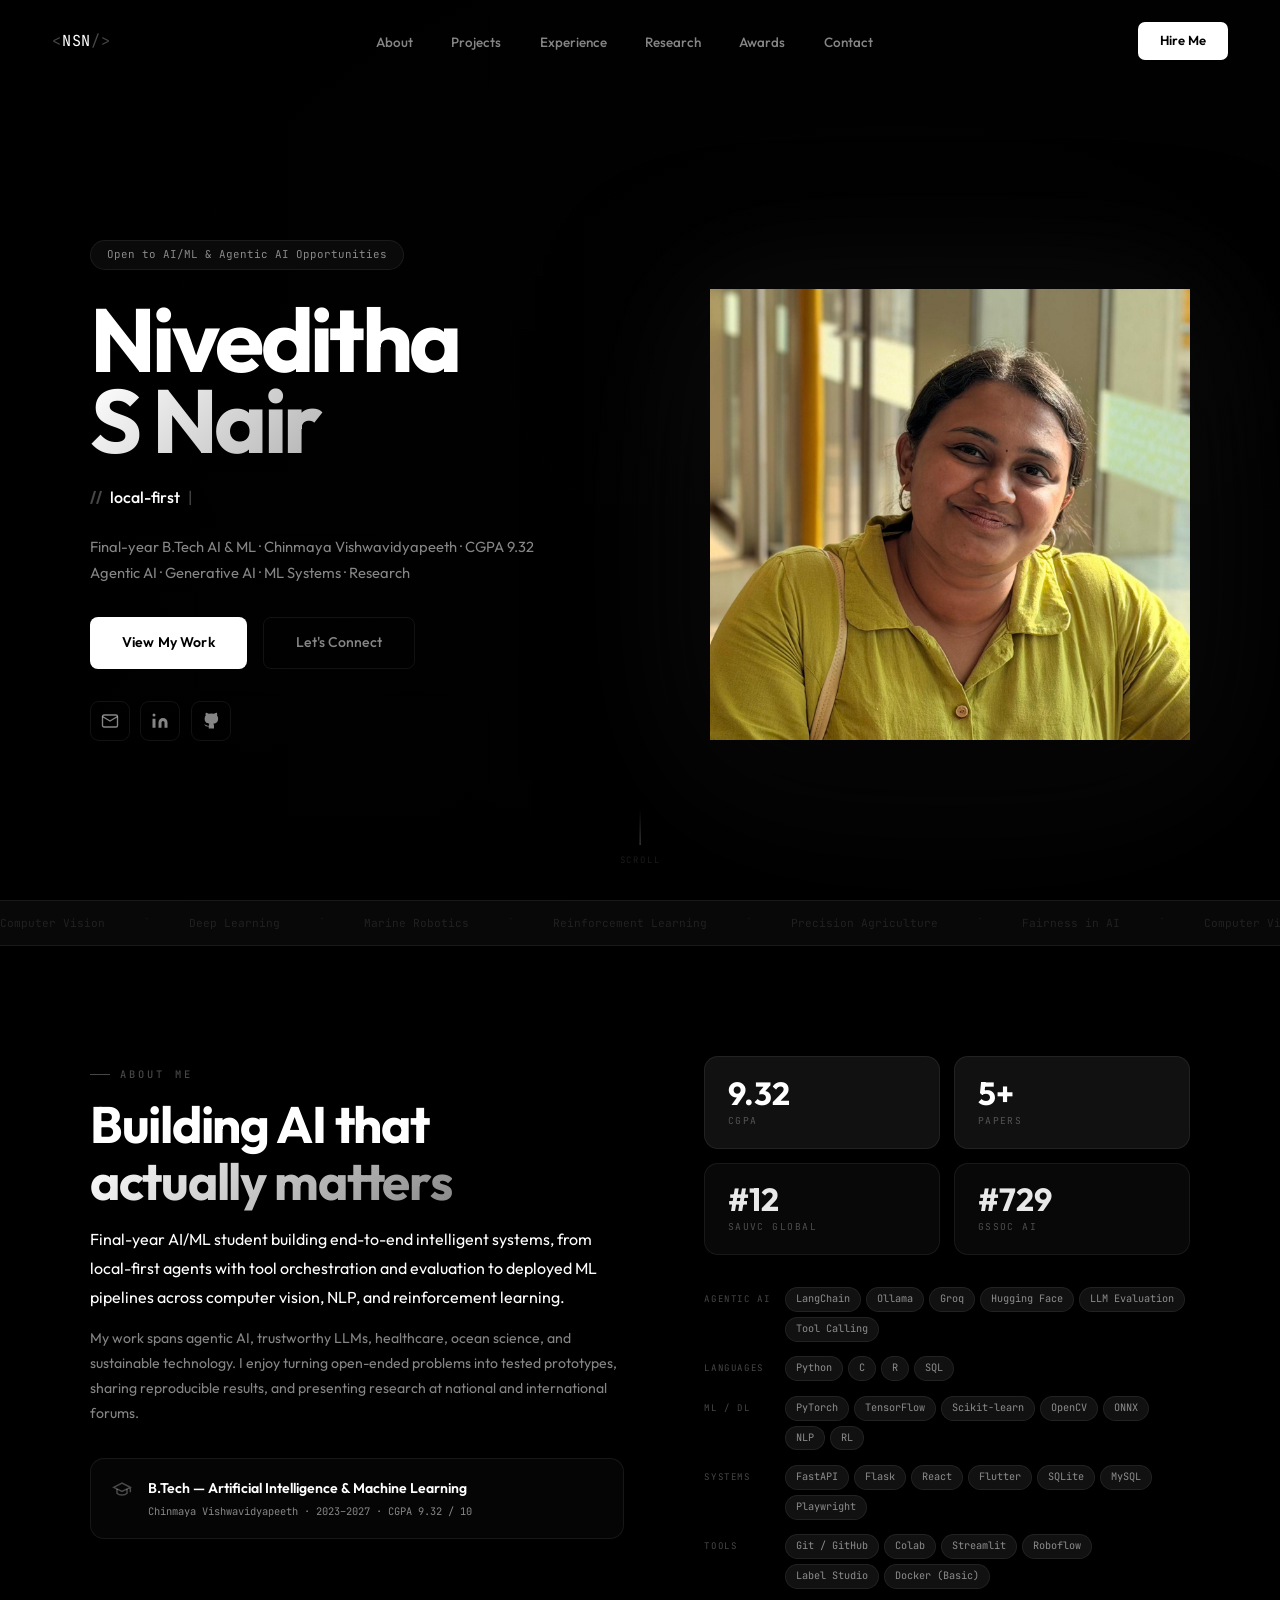
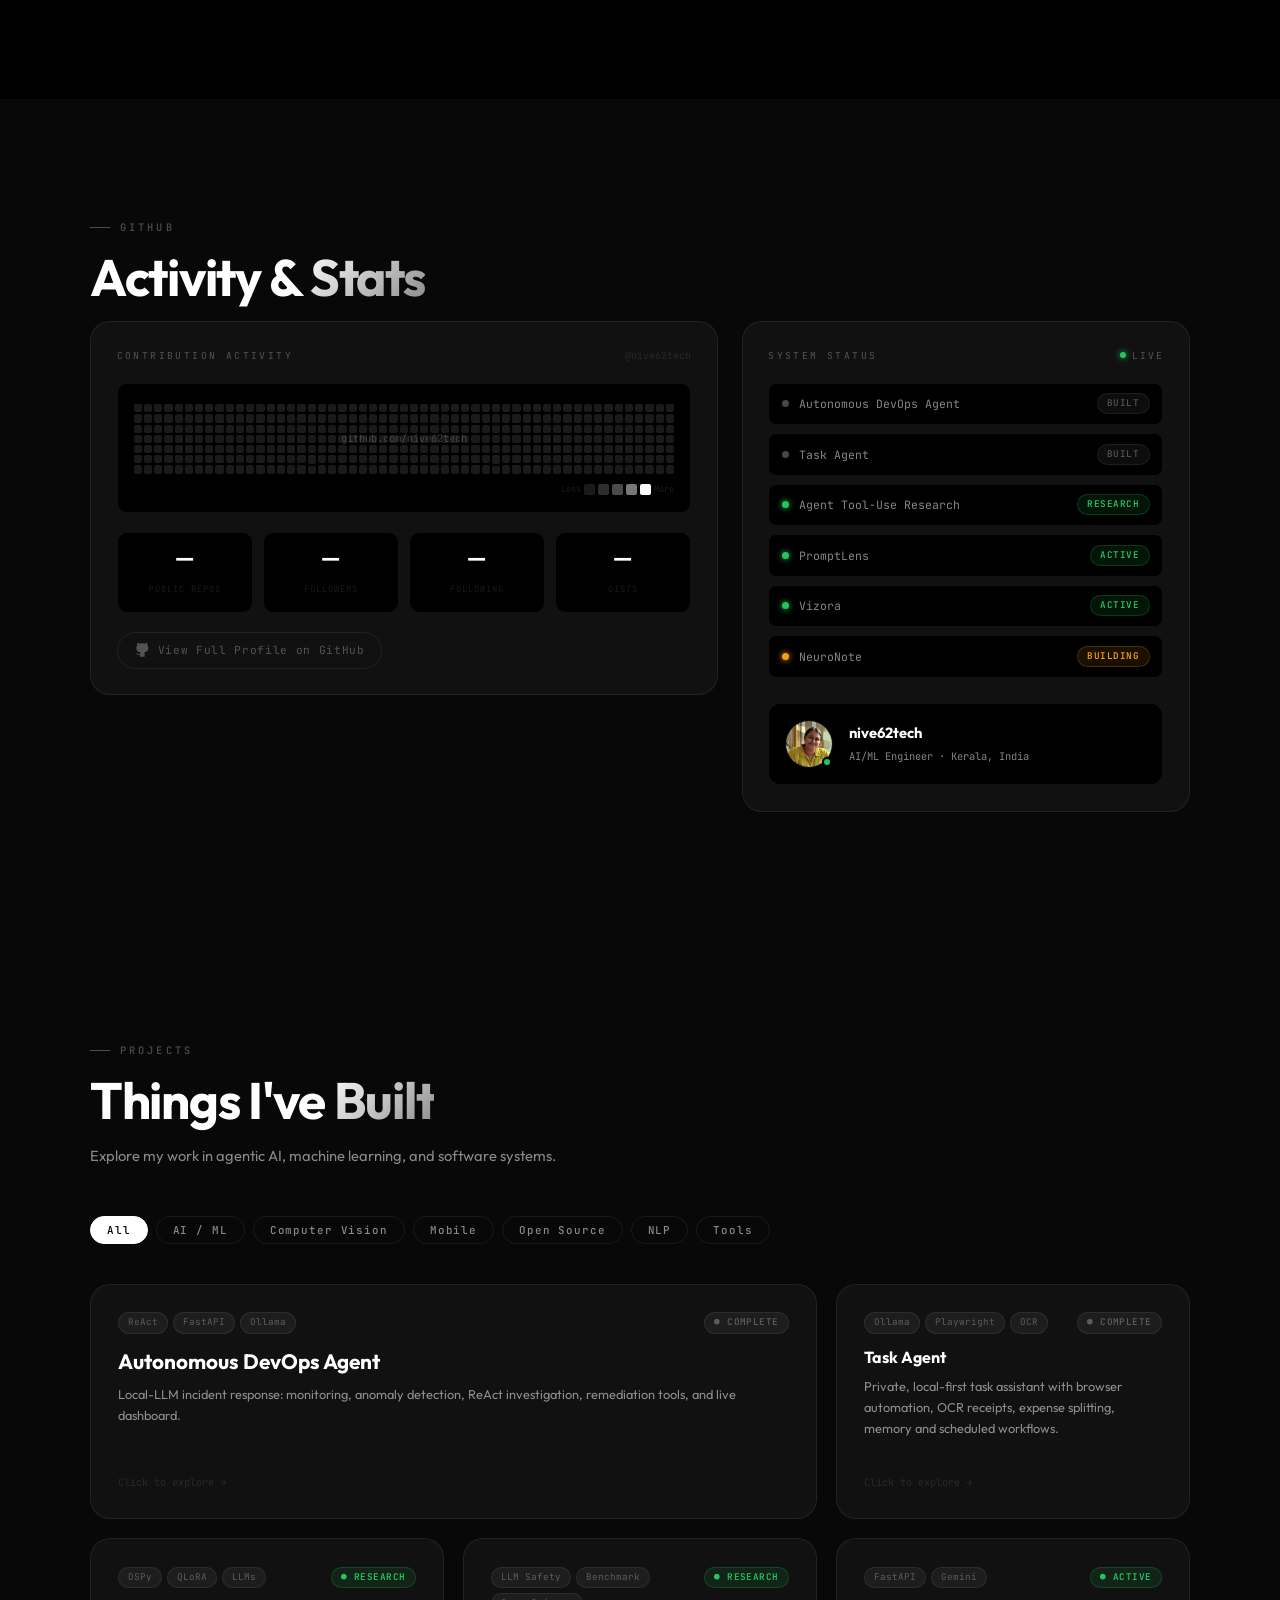
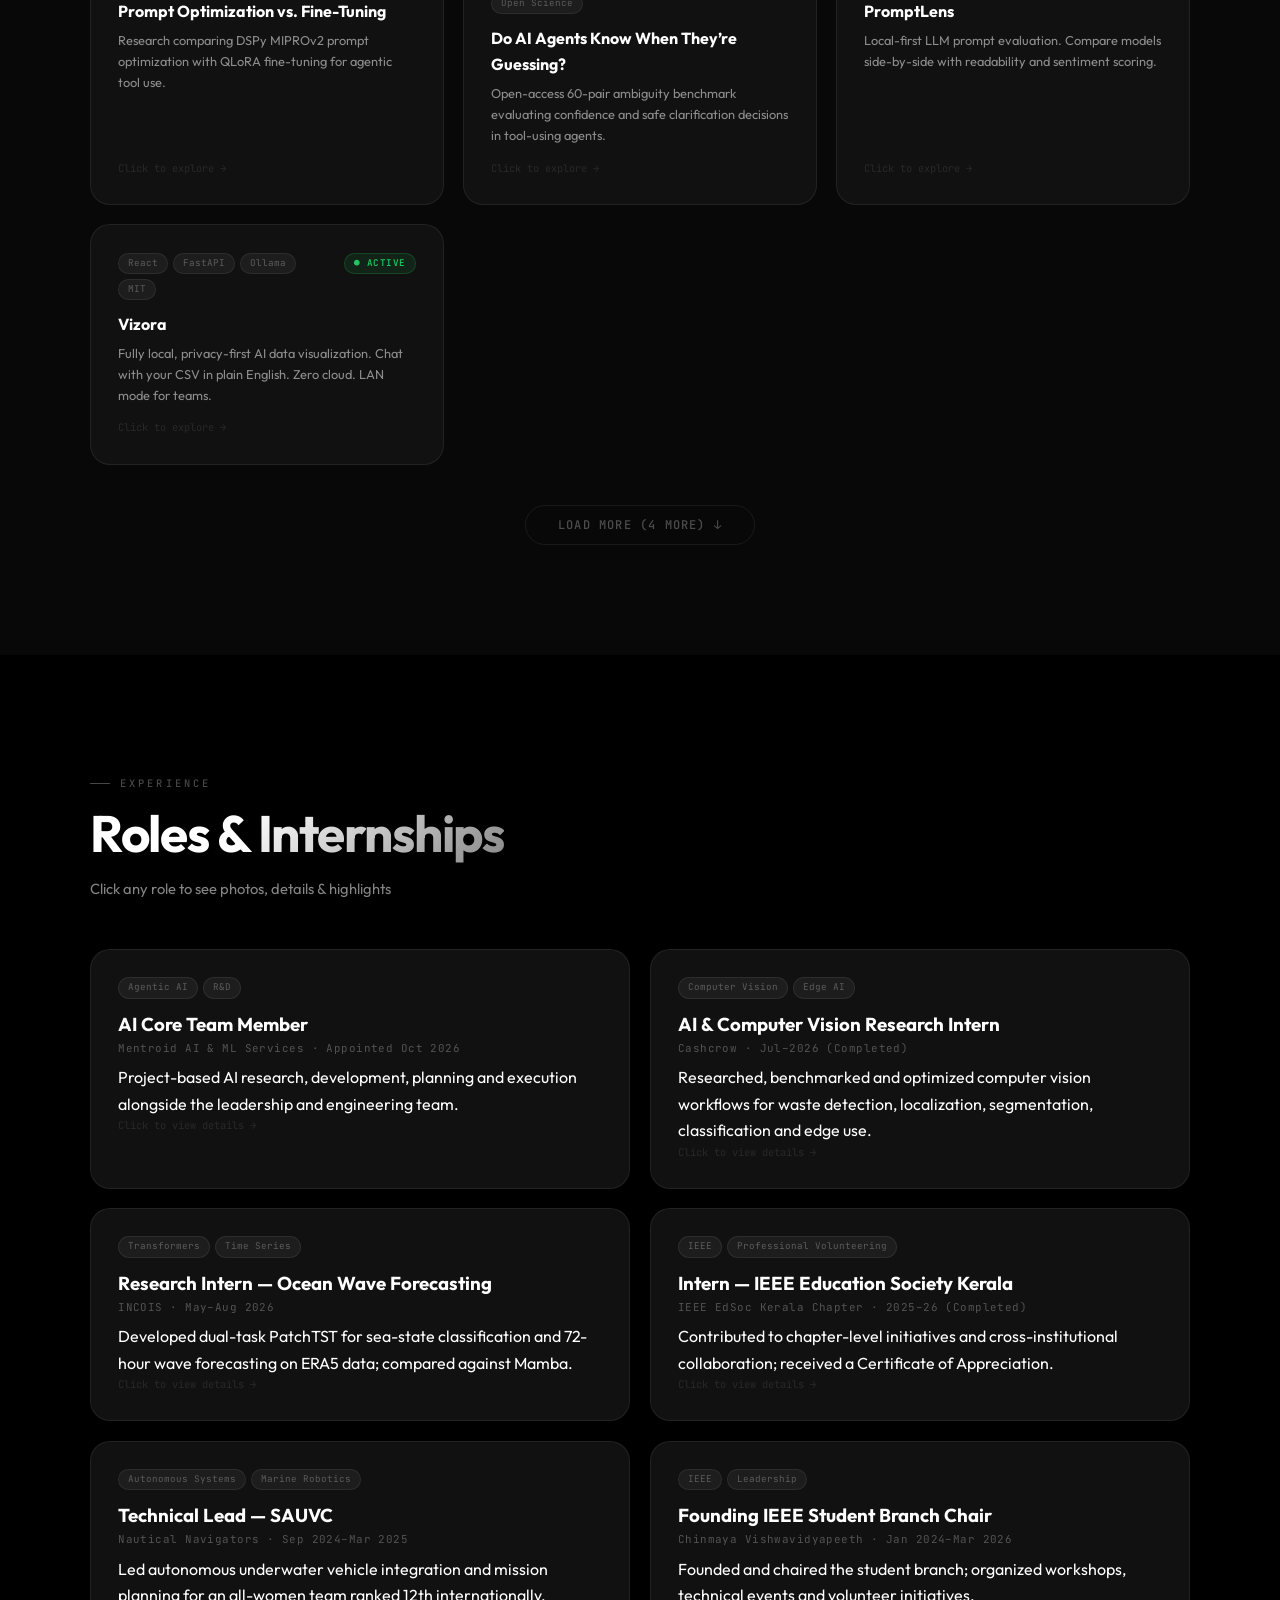
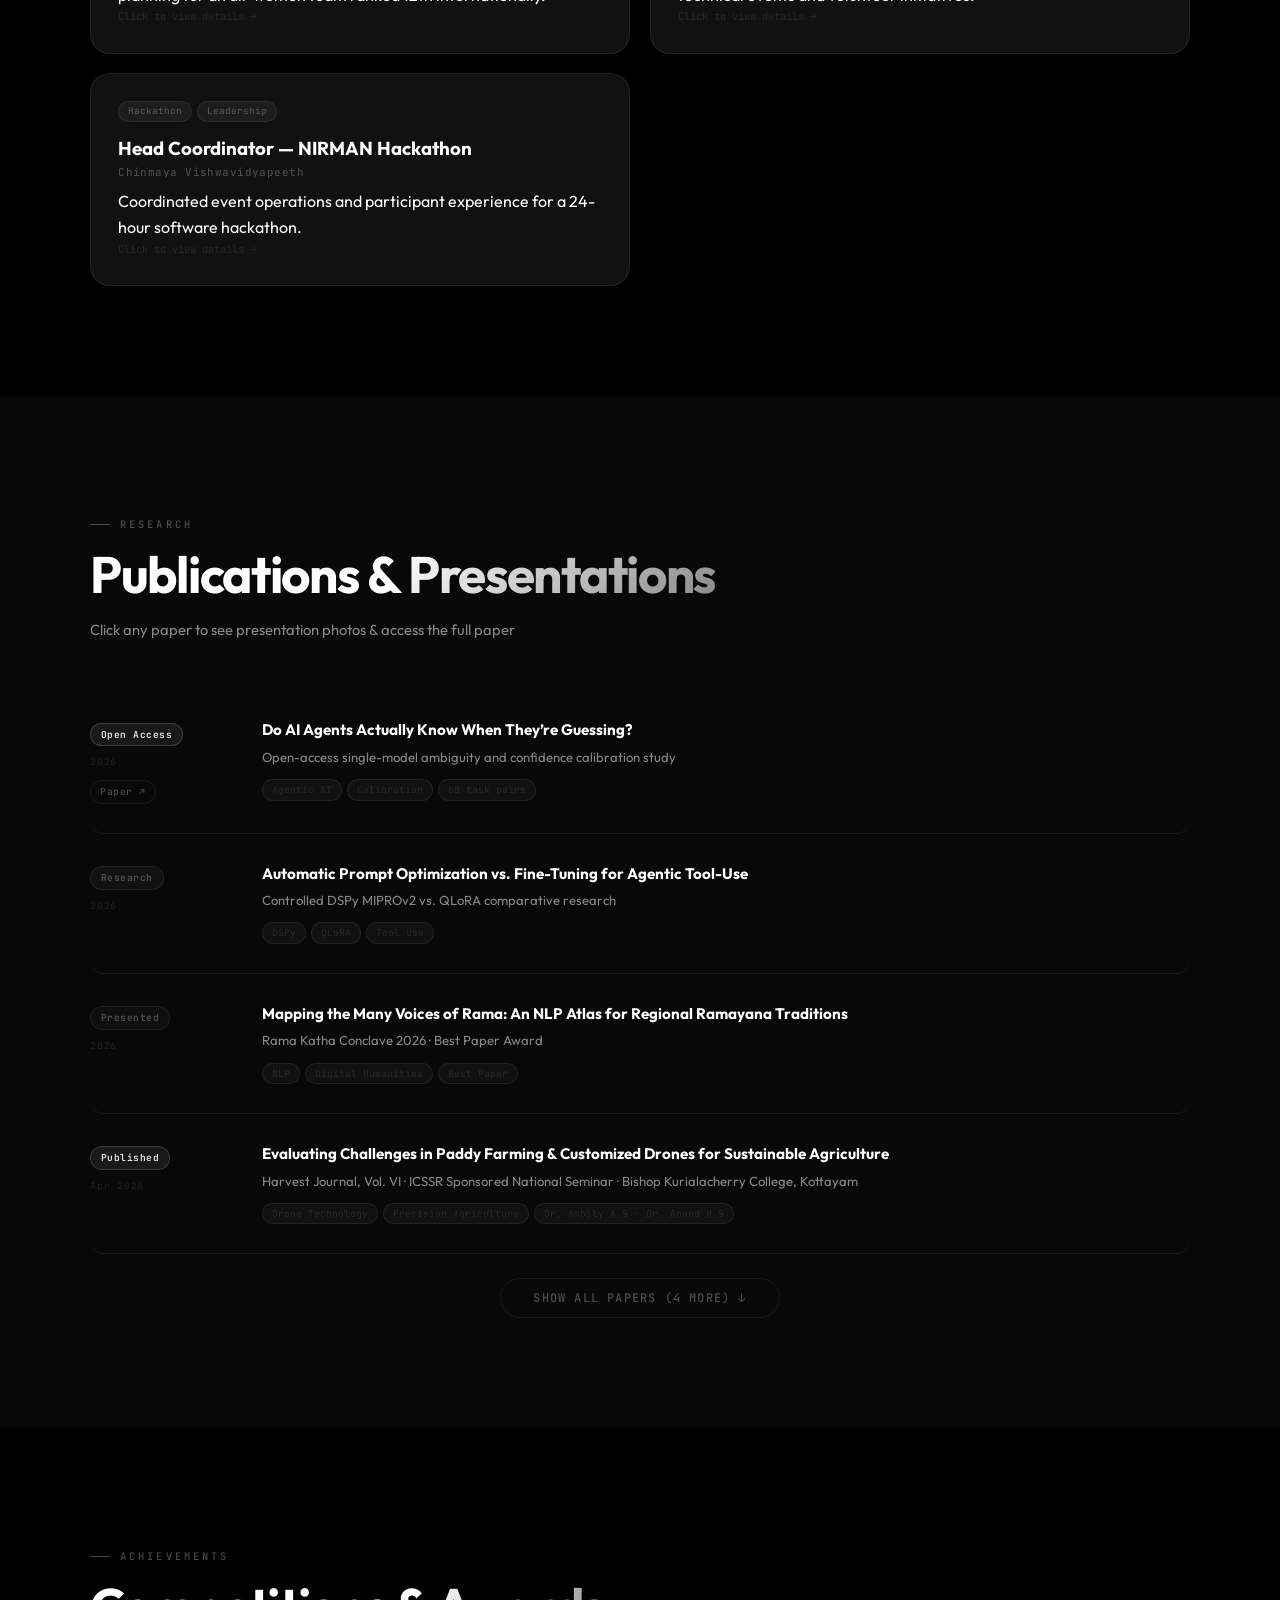
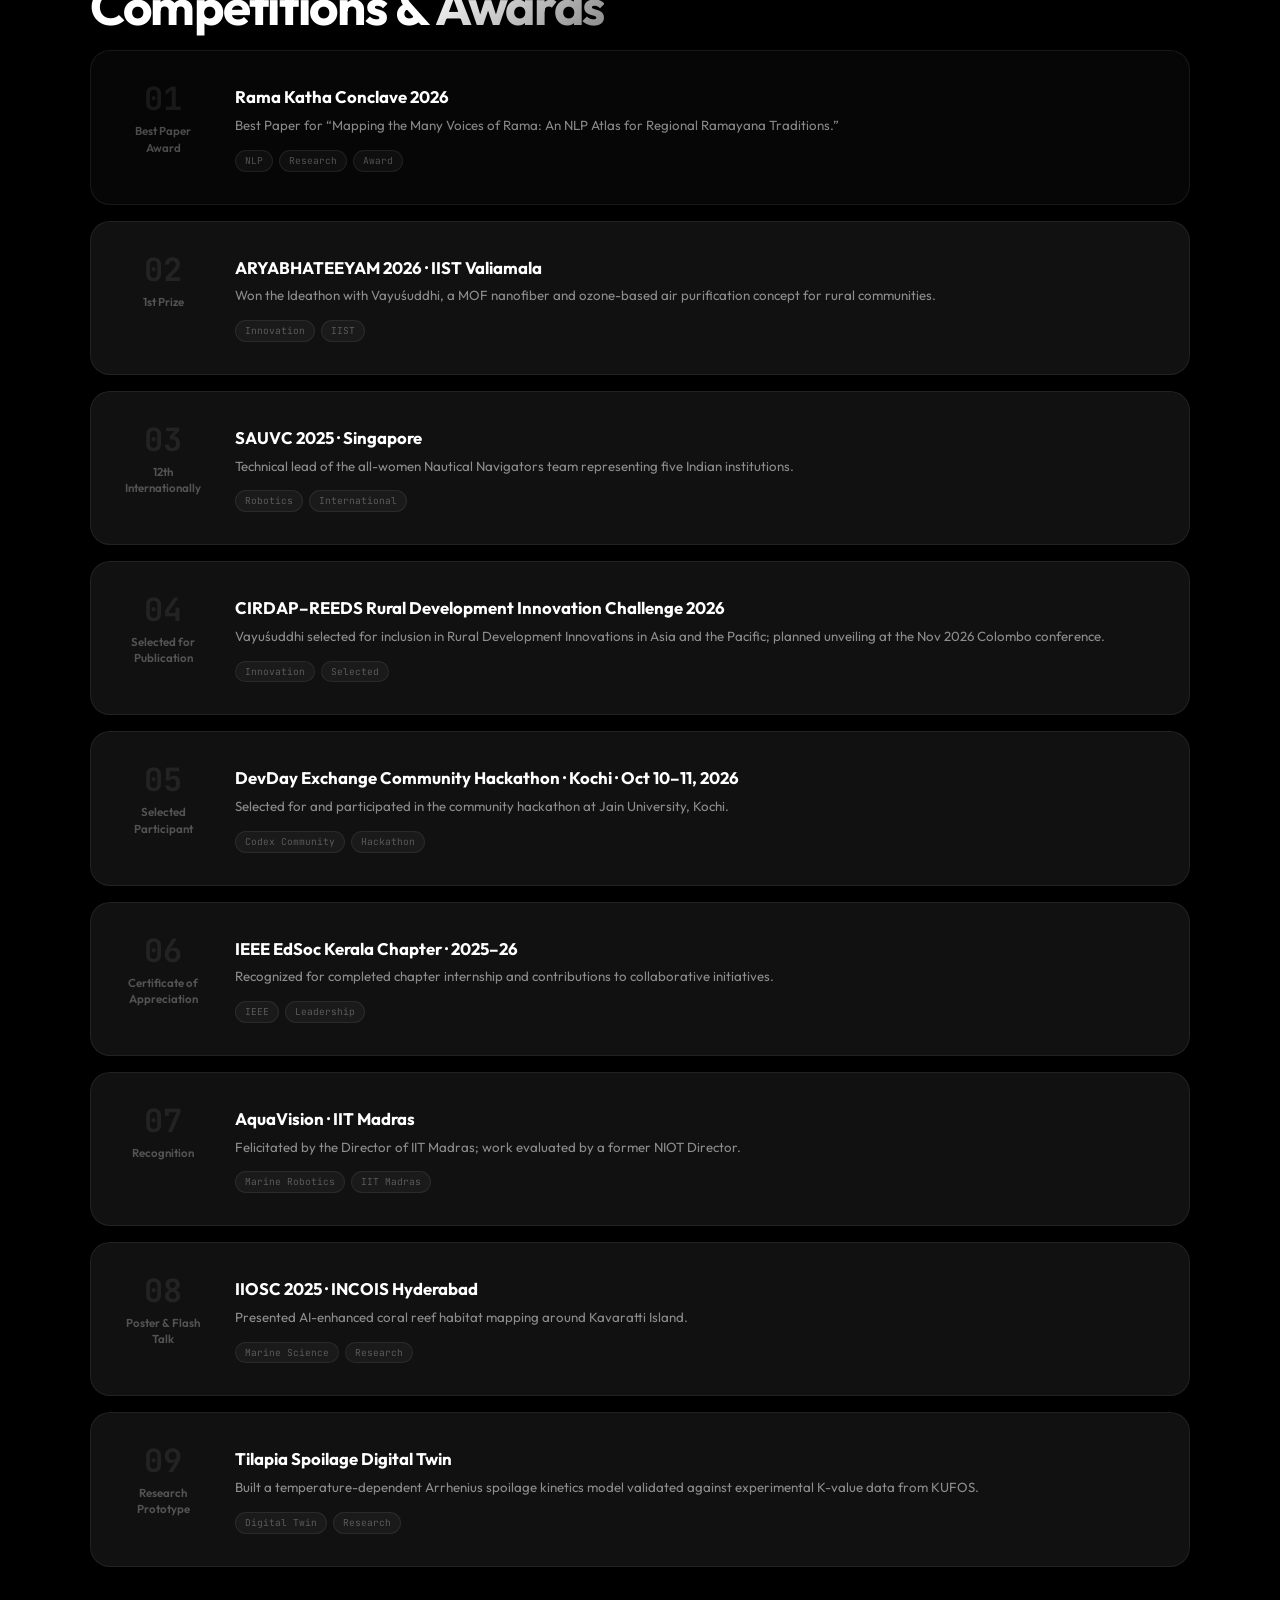
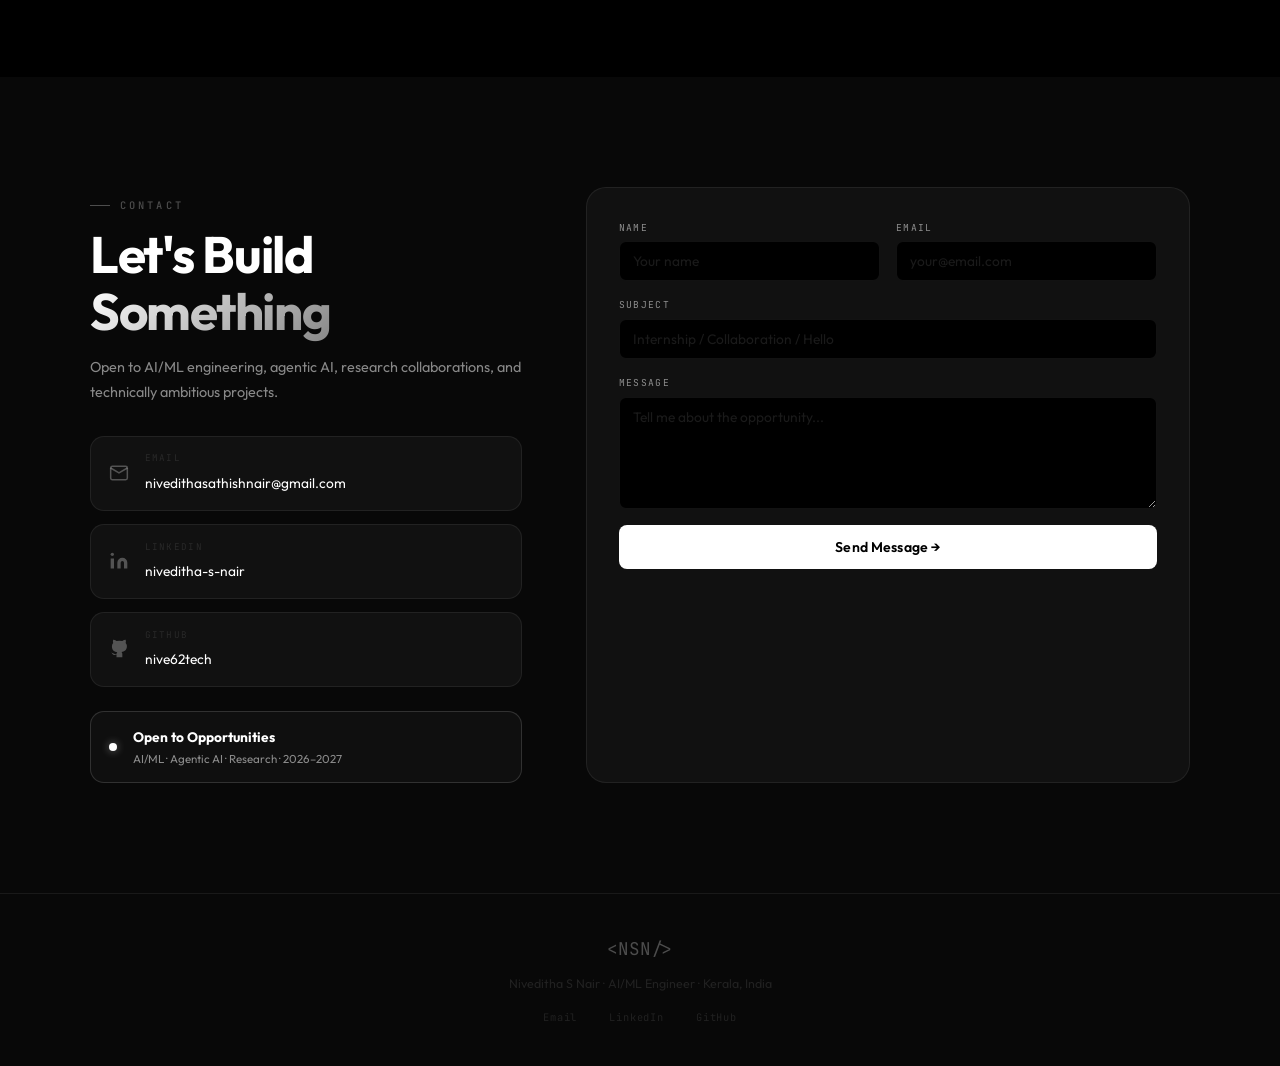
==== commit 11a96c91: "Updated" ====
--- a/index.html
+++ b/index.html
@@ -26,7 +26,7 @@
 <!-- ═══ HERO ═══ -->
 <section id="hero">
 <div class="hero-video-wrap">
-<video autoplay="" id="hero-video" loop="" muted="" onerror="this.style.display='none'" playsinline="" poster="images/hero-poster.jpg">
+<video aria-hidden="true" autoplay="" id="hero-video" loop="" muted="" onerror="this.style.display='none'" playsinline="" poster="images/hero-poster.jpg" preload="metadata">
 <source src="videos/hero-bg.mp4" type="video/mp4"/>
 </video>
 <div class="video-overlay"></div>
@@ -54,7 +54,7 @@
 </div>
 </div>
 <div class="hero-right">
-<img alt="Niveditha S Nair" class="portrait-img" onerror="this.style.display='none'" src="images/profile.jpg"/>
+<img alt="Niveditha S Nair" class="portrait-img" onerror="if(!this.dataset.fallback){this.dataset.fallback='1';this.src='images/profile.jpg'}else{this.style.display='none'}" src="images/profile.png"/>
 </div>
 </div>
 <div class="hero-scroll-hint"><div class="scroll-line"></div><span>Scroll</span></div>
@@ -157,7 +157,7 @@
 <div class="container">
 <div class="section-label reveal">Projects</div>
 <h2 class="section-title reveal">Things I've <em>Built</em></h2>
-<p class="section-sub reveal">Click any project to see full details, images &amp; links</p>
+<p class="section-sub reveal">Explore my work in agentic AI, machine learning, and software systems.</p>
 <div class="filter-bar reveal">
 <button class="filter-btn active" onclick="filterProjects('all',this)">All</button>
 <button class="filter-btn" onclick="filterProjects('ai-ml',this)">AI / ML</button>
@@ -168,29 +168,23 @@
 <button class="filter-btn" onclick="filterProjects('tools',this)">Tools</button>
 </div>
 <div class="proj-grid" id="projGrid">
-
-
-
-
-
-
-<div class="pcard featured-card" data-category="ai-ml tools" onclick="openModal('project','devops_agent')"><div class="pcard-img"><img alt="Autonomous DevOps Agent" onerror="this.style.display='none';this.nextElementSibling.style.display='flex'" src="images/devops-agent.jpg"/><div class="pcard-img-fallback" style="display:none">Autonomous DevOps Agent</div></div><div class="pcard-body"><div class="pcard-top-row"><div class="pcard-tags"><span>ReAct</span><span>FastAPI</span><span>Ollama</span></div><span class="proj-status ps-complete">● COMPLETE</span></div><h3>Autonomous DevOps Agent</h3><p>Local-LLM incident response: monitoring, anomaly detection, ReAct investigation, remediation tools, and live dashboard.</p><div class="pcard-hint">Click to explore →</div></div></div><div class="pcard" data-category="ai-ml tools" onclick="openModal('project','task_agent')"><div class="pcard-img"><img alt="Task Agent" onerror="this.style.display='none';this.nextElementSibling.style.display='flex'" src="images/task-agent.jpg"/><div class="pcard-img-fallback" style="display:none">Task Agent</div></div><div class="pcard-body"><div class="pcard-top-row"><div class="pcard-tags"><span>Ollama</span><span>Playwright</span><span>OCR</span></div><span class="proj-status ps-complete">● COMPLETE</span></div><h3>Task Agent</h3><p>Private, local-first task assistant with browser automation, OCR receipts, expense splitting, memory and scheduled workflows.</p><div class="pcard-hint">Click to explore →</div></div></div><div class="pcard" data-category="ai-ml nlp" onclick="openModal('project','agent_optimization')"><div class="pcard-img"><img alt="Prompt Optimization vs. Fine-Tuning" onerror="this.style.display='none';this.nextElementSibling.style.display='flex'" src="images/agent-optimization.jpg"/><div class="pcard-img-fallback" style="display:none">Prompt Optimization vs. Fine-Tuning</div></div><div class="pcard-body"><div class="pcard-top-row"><div class="pcard-tags"><span>DSPy</span><span>QLoRA</span><span>LLMs</span></div><span class="proj-status ps-active">● RESEARCH</span></div><h3>Prompt Optimization vs. Fine-Tuning</h3><p>Research comparing DSPy MIPROv2 prompt optimization with QLoRA fine-tuning for agentic tool use.</p><div class="pcard-hint">Click to explore →</div></div></div><div class="pcard" data-category="ai-ml nlp" onclick="openModal('project','agent_calibration')"><div class="pcard-img"><img alt="Do AI Agents Know When They’re Guessing?" onerror="this.style.display='none';this.nextElementSibling.style.display='flex'" src="images/agent-calibration.jpg"/><div class="pcard-img-fallback" style="display:none">Do AI Agents Know When They’re Guessing?</div></div><div class="pcard-body"><div class="pcard-top-row"><div class="pcard-tags"><span>LLM Safety</span><span>Benchmark</span><span>Open Science</span></div><span class="proj-status ps-active">● RESEARCH</span></div><h3>Do AI Agents Know When They’re Guessing?</h3><p>Open-access 60-pair ambiguity benchmark evaluating confidence and safe clarification decisions in tool-using agents.</p><div class="pcard-hint">Click to explore →</div></div></div><div class="pcard" data-category="ai-ml tools" onclick="openModal('project','promptlens')">
-<div class="pcard-img"><img alt="" onerror="this.style.display='none';this.nextElementSibling.style.display='flex'" src="images/promptlens.jpg"/><div class="pcard-img-fallback" style="display:none"><svg fill="none" height="30" stroke="currentColor" stroke-width="1" viewbox="0 0 24 24" width="30"><circle cx="11" cy="11" r="8"></circle><line x1="21" x2="16.65" y1="21" y2="16.65"></line></svg></div></div>
+<div class="pcard featured-card" data-category="ai-ml tools" onclick="openModal('project','devops_agent')"><div class="pcard-body"><div class="pcard-top-row"><div class="pcard-tags"><span>ReAct</span><span>FastAPI</span><span>Ollama</span></div><span class="proj-status ps-complete">● COMPLETE</span></div><h3>Autonomous DevOps Agent</h3><p>Local-LLM incident response: monitoring, anomaly detection, ReAct investigation, remediation tools, and live dashboard.</p><div class="pcard-hint">Click to explore →</div></div></div><div class="pcard" data-category="ai-ml tools" onclick="openModal('project','task_agent')"><div class="pcard-body"><div class="pcard-top-row"><div class="pcard-tags"><span>Ollama</span><span>Playwright</span><span>OCR</span></div><span class="proj-status ps-complete">● COMPLETE</span></div><h3>Task Agent</h3><p>Private, local-first task assistant with browser automation, OCR receipts, expense splitting, memory and scheduled workflows.</p><div class="pcard-hint">Click to explore →</div></div></div><div class="pcard" data-category="ai-ml nlp" onclick="openModal('project','agent_optimization')"><div class="pcard-body"><div class="pcard-top-row"><div class="pcard-tags"><span>DSPy</span><span>QLoRA</span><span>LLMs</span></div><span class="proj-status ps-active">● RESEARCH</span></div><h3>Prompt Optimization vs. Fine-Tuning</h3><p>Research comparing DSPy MIPROv2 prompt optimization with QLoRA fine-tuning for agentic tool use.</p><div class="pcard-hint">Click to explore →</div></div></div><div class="pcard" data-category="ai-ml nlp" onclick="openModal('project','agent_calibration')"><div class="pcard-body"><div class="pcard-top-row"><div class="pcard-tags"><span>LLM Safety</span><span>Benchmark</span><span>Open Science</span></div><span class="proj-status ps-active">● RESEARCH</span></div><h3>Do AI Agents Know When They’re Guessing?</h3><p>Open-access 60-pair ambiguity benchmark evaluating confidence and safe clarification decisions in tool-using agents.</p><div class="pcard-hint">Click to explore →</div></div></div><div class="pcard" data-category="ai-ml tools" onclick="openModal('project','promptlens')">
+
 <div class="pcard-body"><div class="pcard-top-row"><div class="pcard-tags"><span>FastAPI</span><span>Gemini</span></div><span class="proj-status ps-active">● ACTIVE</span></div><h3>PromptLens</h3><p>Local-first LLM prompt evaluation. Compare models side-by-side with readability and sentiment scoring.</p><div class="pcard-hint">Click to explore →</div></div>
 </div><div class="pcard" data-category="ai-ml tools open-source" onclick="openModal('project','vizora')">
-<div class="pcard-img"><img alt="Vizora" onerror="this.style.display='none';this.nextElementSibling.style.display='flex'" src="images/vizora.jpg"/><div class="pcard-img-fallback" style="display:none"><svg fill="none" height="40" stroke="currentColor" stroke-width="1" viewbox="0 0 24 24" width="40"><rect height="7" width="7" x="3" y="3"></rect><rect height="7" width="7" x="14" y="3"></rect><rect height="7" width="7" x="14" y="14"></rect><rect height="7" width="7" x="3" y="14"></rect></svg></div></div>
+
 <div class="pcard-body"><div class="pcard-top-row"><div class="pcard-tags"><span>React</span><span>FastAPI</span><span>Ollama</span><span>MIT</span></div><span class="proj-status ps-active">● ACTIVE</span></div><h3>Vizora</h3><p>Fully local, privacy-first AI data visualization. Chat with your CSV in plain English. Zero cloud. LAN mode for teams.</p><div class="pcard-hint">Click to explore →</div></div>
 </div><div class="pcard" data-category="ai-ml mobile" onclick="openModal('project','neuronote')">
-<div class="pcard-img"><img alt="" onerror="this.style.display='none';this.nextElementSibling.style.display='flex'" src="images/neuronote.jpg"/><div class="pcard-img-fallback" style="display:none"><svg fill="none" height="30" stroke="currentColor" stroke-width="1" viewbox="0 0 24 24" width="30"><path d="M12 2a3 3 0 0 0-3 3v7a3 3 0 0 0 6 0V5a3 3 0 0 0-3-3z"></path><path d="M19 10v2a7 7 0 0 1-14 0v-2"></path></svg></div></div>
+
 <div class="pcard-body"><div class="pcard-top-row"><div class="pcard-tags"><span>Flutter</span><span>Groq AI</span></div><span class="proj-status ps-building">● BUILDING</span></div><h3>Neuro_Note</h3><p>Voice-first AI task and calendar app. Speak naturally — AI extracts tasks and sets smart reminders.</p><div class="pcard-hint">Click to explore →</div></div>
 </div><div class="pcard" data-category="open-source tools" onclick="openModal('project','projectpilot')">
-<div class="pcard-img"><img alt="" onerror="this.style.display='none';this.nextElementSibling.style.display='flex'" src="images/projectpilot.jpg"/><div class="pcard-img-fallback" style="display:none"><svg fill="none" height="30" stroke="currentColor" stroke-width="1" viewbox="0 0 24 24" width="30"><polygon points="3 11 22 2 13 21 11 13 3 11"></polygon></svg></div></div>
+
 <div class="pcard-body"><div class="pcard-top-row"><div class="pcard-tags"><span>Open Source</span><span>AI Q&amp;A</span></div><span class="proj-status ps-active">● ACTIVE</span></div><h3>ProjectPilot</h3><p>AI step-by-step project mentor for engineering students. Roadmaps, debugging, deployment guidance.</p><div class="pcard-hint">Click to explore →</div></div>
 </div><div class="pcard" data-category="computer-vision ai-ml" onclick="openModal('project','airwriter')">
-<div class="pcard-img"><img alt="" onerror="this.style.display='none';this.nextElementSibling.style.display='flex'" src="images/airwriter.jpg"/><div class="pcard-img-fallback" style="display:none"><svg fill="none" height="30" stroke="currentColor" stroke-width="1" viewbox="0 0 24 24" width="30"><path d="M17 3a2.828 2.828 0 1 1 4 4L7.5 20.5 2 22l1.5-5.5L17 3z"></path></svg></div></div>
+
 <div class="pcard-body"><div class="pcard-top-row"><div class="pcard-tags"><span>OpenCV</span><span>MediaPipe</span></div><span class="proj-status ps-complete">● COMPLETE</span></div><h3>AI Air Writer</h3><p>Real-time gesture drawing using only a webcam. 21 hand landmarks. Built in 2–3 hours.</p><div class="pcard-hint">Click to explore →</div></div>
 </div><div class="pcard" data-category="nlp mobile" onclick="openModal('project','emojitranslator')">
-<div class="pcard-img"><img alt="" onerror="this.style.display='none';this.nextElementSibling.style.display='flex'" src="images/emojitranslator.jpg"/><div class="pcard-img-fallback" style="display:none"><svg fill="none" height="30" stroke="currentColor" stroke-width="1" viewbox="0 0 24 24" width="30"><circle cx="12" cy="12" r="10"></circle><path d="M8 13s1.5 2 4 2 4-2 4-2"></path><line x1="9" x2="9.01" y1="9" y2="9"></line><line x1="15" x2="15.01" y1="9" y2="9"></line></svg></div></div>
+
 <div class="pcard-body"><div class="pcard-top-row"><div class="pcard-tags"><span>NLP</span><span>Flutter</span></div><span class="proj-status ps-building">● BUILDING</span></div><h3>Emoji Translator</h3><p>Context-aware text ↔ emoji using NLP. Sentiment-aware, multi-language support planned.</p><div class="pcard-hint">Click to explore →</div></div>
 </div></div>
 <div class="load-more-wrap" id="loadMoreWrap" style="display:none">
@@ -204,7 +198,7 @@
 <div class="section-label reveal">Experience</div>
 <h2 class="section-title reveal">Roles &amp; <em>Internships</em></h2>
 <p class="section-sub reveal">Click any role to see photos, details &amp; highlights</p>
-<div class="exp-cards-grid reveal"><div class="exp-big-card" onclick="openModal('experience','mentroid')"><div class="exp-card-img"><img alt="AI Core Team Member" onerror="this.style.display='none';this.nextElementSibling.style.display='flex'" src="images/exp/mentroid.jpg"/><div class="pcard-img-fallback" style="display:none">AI Core Team Member</div></div><div class="pcard-body"><div class="pcard-tags"><span>Agentic AI</span><span>R&amp;D</span></div><h3>AI Core Team Member</h3><p class="exp-company">Mentroid AI &amp; ML Services · Appointed Oct 2026</p><p>Project-based AI research, development, planning and execution alongside the leadership and engineering team.</p><div class="pcard-hint">Click to view details →</div></div></div><div class="exp-big-card" onclick="openModal('experience','cashcrow')"><div class="exp-card-img"><img alt="AI &amp; Computer Vision Research Intern" onerror="this.style.display='none';this.nextElementSibling.style.display='flex'" src="images/exp/cashcrow.jpg"/><div class="pcard-img-fallback" style="display:none">AI &amp; Computer Vision Research Intern</div></div><div class="pcard-body"><div class="pcard-tags"><span>Computer Vision</span><span>Edge AI</span></div><h3>AI &amp; Computer Vision Research Intern</h3><p class="exp-company">Cashcrow · Jul–2026 (Completed)</p><p>Researched, benchmarked and optimized computer vision workflows for waste detection, localization, segmentation, classification and edge use.</p><div class="pcard-hint">Click to view details →</div></div></div><div class="exp-big-card" onclick="openModal('experience','incois')"><div class="exp-card-img"><img alt="Research Intern — Ocean Wave Forecasting" onerror="this.style.display='none';this.nextElementSibling.style.display='flex'" src="images/exp/incois.jpg"/><div class="pcard-img-fallback" style="display:none">Research Intern — Ocean Wave Forecasting</div></div><div class="pcard-body"><div class="pcard-tags"><span>Transformers</span><span>Time Series</span></div><h3>Research Intern — Ocean Wave Forecasting</h3><p class="exp-company">INCOIS · May–Aug 2026</p><p>Developed dual-task PatchTST for sea-state classification and 72-hour wave forecasting on ERA5 data; compared against Mamba.</p><div class="pcard-hint">Click to view details →</div></div></div><div class="exp-big-card" onclick="openModal('experience','ieee_edsoc')"><div class="exp-card-img"><img alt="Intern — IEEE Education Society Kerala" onerror="this.style.display='none';this.nextElementSibling.style.display='flex'" src="images/exp/ieee-edsoc.jpg"/><div class="pcard-img-fallback" style="display:none">Intern — IEEE Education Society Kerala</div></div><div class="pcard-body"><div class="pcard-tags"><span>IEEE</span><span>Professional Volunteering</span></div><h3>Intern — IEEE Education Society Kerala</h3><p class="exp-company">IEEE EdSoc Kerala Chapter · 2025–26 (Completed)</p><p>Contributed to chapter-level initiatives and cross-institutional collaboration; received a Certificate of Appreciation.</p><div class="pcard-hint">Click to view details →</div></div></div><div class="exp-big-card" onclick="openModal('experience','sauvc_lead')"><div class="exp-card-img"><img alt="Technical Lead — SAUVC" onerror="this.style.display='none';this.nextElementSibling.style.display='flex'" src="images/exp/sauvc.jpg"/><div class="pcard-img-fallback" style="display:none">Technical Lead — SAUVC</div></div><div class="pcard-body"><div class="pcard-tags"><span>Autonomous Systems</span><span>Marine Robotics</span></div><h3>Technical Lead — SAUVC</h3><p class="exp-company">Nautical Navigators · Sep 2024–Mar 2025</p><p>Led autonomous underwater vehicle integration and mission planning for an all-women team ranked 12th internationally.</p><div class="pcard-hint">Click to view details →</div></div></div><div class="exp-big-card" onclick="openModal('experience','ieee_chair')"><div class="exp-card-img"><img alt="Founding IEEE Student Branch Chair" onerror="this.style.display='none';this.nextElementSibling.style.display='flex'" src="images/exp/ieee.jpg"/><div class="pcard-img-fallback" style="display:none">Founding IEEE Student Branch Chair</div></div><div class="pcard-body"><div class="pcard-tags"><span>IEEE</span><span>Leadership</span></div><h3>Founding IEEE Student Branch Chair</h3><p class="exp-company">Chinmaya Vishwavidyapeeth · Jan 2024–Mar 2026</p><p>Founded and chaired the student branch; organized workshops, technical events and volunteer initiatives.</p><div class="pcard-hint">Click to view details →</div></div></div><div class="exp-big-card" onclick="openModal('experience','nirman')"><div class="exp-card-img"><img alt="Head Coordinator — NIRMAN Hackathon" onerror="this.style.display='none';this.nextElementSibling.style.display='flex'" src="images/exp/nirman.jpg"/><div class="pcard-img-fallback" style="display:none">Head Coordinator — NIRMAN Hackathon</div></div><div class="pcard-body"><div class="pcard-tags"><span>Hackathon</span><span>Leadership</span></div><h3>Head Coordinator — NIRMAN Hackathon</h3><p class="exp-company">Chinmaya Vishwavidyapeeth</p><p>Coordinated event operations and participant experience for a 24-hour software hackathon.</p><div class="pcard-hint">Click to view details →</div></div></div></div>
+<div class="exp-cards-grid reveal"><div class="exp-big-card" onclick="openModal('experience','mentroid')"><div class="pcard-body"><div class="pcard-tags"><span>Agentic AI</span><span>R&amp;D</span></div><h3>AI Core Team Member</h3><p class="exp-company">Mentroid AI &amp; ML Services · Appointed Oct 2026</p><p>Project-based AI research, development, planning and execution alongside the leadership and engineering team.</p><div class="pcard-hint">Click to view details →</div></div></div><div class="exp-big-card" onclick="openModal('experience','cashcrow')"><div class="pcard-body"><div class="pcard-tags"><span>Computer Vision</span><span>Edge AI</span></div><h3>AI &amp; Computer Vision Research Intern</h3><p class="exp-company">Cashcrow · Jul–2026 (Completed)</p><p>Researched, benchmarked and optimized computer vision workflows for waste detection, localization, segmentation, classification and edge use.</p><div class="pcard-hint">Click to view details →</div></div></div><div class="exp-big-card" onclick="openModal('experience','incois')"><div class="pcard-body"><div class="pcard-tags"><span>Transformers</span><span>Time Series</span></div><h3>Research Intern — Ocean Wave Forecasting</h3><p class="exp-company">INCOIS · May–Aug 2026</p><p>Developed dual-task PatchTST for sea-state classification and 72-hour wave forecasting on ERA5 data; compared against Mamba.</p><div class="pcard-hint">Click to view details →</div></div></div><div class="exp-big-card" onclick="openModal('experience','ieee_edsoc')"><div class="pcard-body"><div class="pcard-tags"><span>IEEE</span><span>Professional Volunteering</span></div><h3>Intern — IEEE Education Society Kerala</h3><p class="exp-company">IEEE EdSoc Kerala Chapter · 2025–26 (Completed)</p><p>Contributed to chapter-level initiatives and cross-institutional collaboration; received a Certificate of Appreciation.</p><div class="pcard-hint">Click to view details →</div></div></div><div class="exp-big-card" onclick="openModal('experience','sauvc_lead')"><div class="pcard-body"><div class="pcard-tags"><span>Autonomous Systems</span><span>Marine Robotics</span></div><h3>Technical Lead — SAUVC</h3><p class="exp-company">Nautical Navigators · Sep 2024–Mar 2025</p><p>Led autonomous underwater vehicle integration and mission planning for an all-women team ranked 12th internationally.</p><div class="pcard-hint">Click to view details →</div></div></div><div class="exp-big-card" onclick="openModal('experience','ieee_chair')"><div class="pcard-body"><div class="pcard-tags"><span>IEEE</span><span>Leadership</span></div><h3>Founding IEEE Student Branch Chair</h3><p class="exp-company">Chinmaya Vishwavidyapeeth · Jan 2024–Mar 2026</p><p>Founded and chaired the student branch; organized workshops, technical events and volunteer initiatives.</p><div class="pcard-hint">Click to view details →</div></div></div><div class="exp-big-card" onclick="openModal('experience','nirman')"><div class="pcard-body"><div class="pcard-tags"><span>Hackathon</span><span>Leadership</span></div><h3>Head Coordinator — NIRMAN Hackathon</h3><p class="exp-company">Chinmaya Vishwavidyapeeth</p><p>Coordinated event operations and participant experience for a 24-hour software hackathon.</p><div class="pcard-hint">Click to view details →</div></div></div></div>
 </div>
 </section>
 <!-- ═══ RESEARCH ═══ -->
@@ -213,70 +207,65 @@
 <div class="section-label reveal">Research</div>
 <h2 class="section-title reveal">Publications &amp; <em>Presentations</em></h2>
 <p class="section-sub reveal">Click any paper to see presentation photos &amp; access the full paper</p>
-<div class="research-list reveal"><div class="research-item" onclick="openModal('research','agent_confidence')"><div class="ri-left"><span class="ri-badge pub">Open Access</span><span class="ri-date">2026</span><a class="ri-paper-link" href="https://doi.org/10.5281/zenodo.22921896" onclick="event.stopPropagation()" rel="noopener noreferrer" target="_blank">Paper ↗</a></div><div class="ri-body"><h4>Do AI Agents Actually Know When They’re Guessing?</h4><p>Open-access single-model ambiguity and confidence calibration study</p><div class="ri-tags"><span>Agentic AI</span><span>Calibration</span><span>60 task pairs</span></div><div class="ri-gallery-hint">📷 Click to view details and images</div></div></div><div class="research-item" onclick="openModal('research','agent_opt_paper')"><div class="ri-left"><span class="ri-badge acc">Research</span><span class="ri-date">2026</span></div><div class="ri-body"><h4>Automatic Prompt Optimization vs. Fine-Tuning for Agentic Tool-Use</h4><p>Controlled DSPy MIPROv2 vs. QLoRA comparative research</p><div class="ri-tags"><span>DSPy</span><span>QLoRA</span><span>Tool Use</span></div><div class="ri-gallery-hint">📷 Click to view details and images</div></div></div><div class="research-item" onclick="openModal('research','rama_nlp')"><div class="ri-left"><span class="ri-badge pres">Presented</span><span class="ri-date">2026</span></div><div class="ri-body"><h4>Mapping the Many Voices of Rama: An NLP Atlas for Regional Ramayana Traditions</h4><p>Rama Katha Conclave 2026 · Best Paper Award</p><div class="ri-tags"><span>NLP</span><span>Digital Humanities</span><span>Best Paper</span></div><div class="ri-gallery-hint">📷 Click to view details and images</div></div></div>
+<div class="research-list reveal"><div class="research-item" onclick="openModal('research','agent_confidence')"><div class="ri-left"><span class="ri-badge pub">Open Access</span><span class="ri-date">2026</span><a class="ri-paper-link" href="https://doi.org/10.5281/zenodo.22921896" onclick="event.stopPropagation()" rel="noopener noreferrer" target="_blank">Paper ↗</a></div><div class="ri-body"><h4>Do AI Agents Actually Know When They’re Guessing?</h4><p>Open-access single-model ambiguity and confidence calibration study</p><div class="ri-tags"><span>Agentic AI</span><span>Calibration</span><span>60 task pairs</span></div></div></div><div class="research-item" onclick="openModal('research','agent_opt_paper')"><div class="ri-left"><span class="ri-badge acc">Research</span><span class="ri-date">2026</span></div><div class="ri-body"><h4>Automatic Prompt Optimization vs. Fine-Tuning for Agentic Tool-Use</h4><p>Controlled DSPy MIPROv2 vs. QLoRA comparative research</p><div class="ri-tags"><span>DSPy</span><span>QLoRA</span><span>Tool Use</span></div></div></div><div class="research-item" onclick="openModal('research','rama_nlp')"><div class="ri-left"><span class="ri-badge pres">Presented</span><span class="ri-date">2026</span></div><div class="ri-body"><h4>Mapping the Many Voices of Rama: An NLP Atlas for Regional Ramayana Traditions</h4><p>Rama Katha Conclave 2026 · Best Paper Award</p><div class="ri-tags"><span>NLP</span><span>Digital Humanities</span><span>Best Paper</span></div></div></div>
 <div class="research-item" onclick="openModal('research','paddy_drones')">
 <div class="ri-left">
 <span class="ri-badge pub">Published</span>
 <span class="ri-date">Apr 2026</span>
-
 </div>
 <div class="ri-body">
 <h4>Evaluating Challenges in Paddy Farming &amp; Customized Drones for Sustainable Agriculture</h4>
 <p>Harvest Journal, Vol. VI · ICSSR Sponsored National Seminar · Bishop Kurialacherry College, Kottayam</p>
 <div class="ri-tags"><span>Drone Technology</span><span>Precision Agriculture</span><span>Dr. Ambily A S · Dr. Anand H S</span></div>
-<div class="ri-gallery-hint">📷 Click to view presentation photos</div>
+
 </div>
 </div>
 <div class="research-item" onclick="openModal('research','skin_tone')">
 <div class="ri-left">
 <span class="ri-badge ieee">IEEE Xplore</span>
 <span class="ri-date">Mar 2026</span>
-
 </div>
 <div class="ri-body">
 <h4>Skin Tone-Aware Enhancement for Bug Bite Classification on Hand Images Using Deep Learning</h4>
 <p>ICCET 2026 · Hybrid · India × Samarkand State University, Uzbekistan</p>
 <div class="ri-tags"><span>EfficientNet-B0</span><span>Fairness-Aware AI</span><span>HSV Segmentation</span></div>
-<div class="ri-gallery-hint">📷 Click to view presentation photos</div>
+
 </div>
 </div>
 <div class="research-item" onclick="openModal('research','rl_reward')">
 <div class="ri-left">
 <span class="ri-badge acc">Accepted</span>
 <span class="ri-date">Apr 2026</span>
-
 </div>
 <div class="ri-body">
 <h4>Optimising Reward Shaping for Sparse-Reward Environments: DQN and Double DQN on Grid-World Navigation</h4>
 <p>ICDRLDS-26 · International Conference on Deep Reinforcement Learning · Trivandrum</p>
 <div class="ri-tags"><span>Reinforcement Learning</span><span>Reward Shaping</span></div>
-<div class="ri-gallery-hint">📷 Click to view details</div>
+
 </div>
 </div>
 <div class="research-item" onclick="openModal('research','emotional_ai')">
 <div class="ri-left">
 <span class="ri-badge pres">Presented</span>
 <span class="ri-date">Jan 2026</span>
-
 </div>
 <div class="ri-body">
 <h4>AI and Emotional Intelligence Development Among Adults</h4>
 <p>ICDTEBM 2026 · Kerala Startup Mission, Kochi</p>
 <div class="ri-tags"><span>AI × Emotional Intelligence</span></div>
-<div class="ri-gallery-hint">📷 Click to view presentation photos</div>
+
 </div>
 </div>
 <div class="research-item" onclick="openModal('research','coral_reef')">
 <div class="ri-left">
 <span class="ri-badge pres">Poster + Talk</span>
 <span class="ri-date">2025</span>
-
 </div>
 <div class="ri-body">
 <h4>AI-Enhanced Coral Reef Habitat Mapping around Kavaratti Island</h4>
 <p>IIOSC-2025 · INCOIS, Hyderabad · International Indian Ocean Science Conference</p>
 <div class="ri-tags"><span>GIS</span><span>Computer Vision</span><span>Marine Science</span><span>First international paper</span></div>
-<div class="ri-gallery-hint">📷 Click to view poster &amp; presentation photos</div>
+
 </div>
 </div>
 </div>
@@ -337,16 +326,7 @@
 <button class="modal-close" onclick="closeModalBtn()">
 <svg fill="none" height="22" stroke="currentColor" stroke-width="2" viewbox="0 0 24 24" width="22"><line x1="18" x2="6" y1="6" y2="18"></line><line x1="6" x2="18" y1="6" y2="18"></line></svg>
 </button>
-<div class="modal-gallery">
-<div class="gallery-main">
-<img alt="" id="modal-main-img" src="" style="display:none"/>
-<div class="gallery-fallback" id="modal-main-fallback">
-<svg fill="none" height="52" stroke="currentColor" stroke-width=".8" viewbox="0 0 24 24" width="52"><rect height="18" rx="2" width="18" x="3" y="3"></rect><circle cx="8.5" cy="8.5" r="1.5"></circle><polyline points="21 15 16 10 5 21"></polyline></svg>
-<span id="modal-img-hint">Add images here</span>
-</div>
-</div>
-<div class="gallery-thumbs" id="modal-thumbs"></div>
-</div>
+
 <div class="modal-content">
 <div class="modal-head">
 <div>
@@ -549,44 +529,9 @@
   document.getElementById('modal-highlights').innerHTML = (d.highlights||[]).map(h=>
     `<li><span class="hl-dot"></span>${h}</li>`).join('');
 
-  // Gallery
-  const imgs = d.images||[];
-  const mainImg = document.getElementById('modal-main-img');
-  const fallback = document.getElementById('modal-main-fallback');
-  const hint = document.getElementById('modal-img-hint');
-  const thumbs = document.getElementById('modal-thumbs');
-
-  if (imgs.length > 0) {
-    mainImg.src = imgs[0];
-    mainImg.style.display = 'block';
-    fallback.style.display = 'none';
-    mainImg.onerror = function(){
-      this.style.display='none';
-      fallback.style.display='flex';
-      hint.textContent = `Add ${imgs[0]}`;
-    };
-  } else {
-    mainImg.style.display = 'none';
-    fallback.style.display = 'flex';
-    hint.textContent = 'Add images to this entry';
-  }
-  thumbs.innerHTML = imgs.map((src,i)=>
-    `<div class="gallery-thumb${i===0?' active':''}" onclick="switchImg('${src}',this)">
-      <img src="${src}" onerror="this.parentElement.style.display='none'">
-    </div>`
-  ).join('');
-
   document.getElementById('univ-modal').classList.add('active');
 }
 
-function switchImg(src, el) {
-  const mainImg = document.getElementById('modal-main-img');
-  const fallback = document.getElementById('modal-main-fallback');
-  mainImg.src = src; mainImg.style.display = 'block'; fallback.style.display = 'none';
-  mainImg.onerror = function(){ this.style.display='none'; fallback.style.display='flex'; };
-  document.querySelectorAll('.gallery-thumb').forEach(t=>t.classList.remove('active'));
-  el.classList.add('active');
-}
 function closeModalBtn() {
   document.getElementById('univ-modal').classList.remove('active');
   document.body.classList.remove('modal-open');
--- a/style.css
+++ b/style.css
@@ -672,4 +672,14 @@
 .gh-leg-cell[data-level="1"]{background:#2d2d2d;}
 .gh-leg-cell[data-level="2"]{background:#4a4a4a;}
 .gh-leg-cell[data-level="3"]{background:#787878;}
-.gh-leg-cell[data-level="4"]{background:#ffffff;}+.gh-leg-cell[data-level="4"]{background:#ffffff;}
+/* Text-first cards: preserve monochrome theme without thumbnail placeholders */
+.pcard .pcard-body, .exp-big-card .pcard-body { padding: 1.7rem; }
+.pcard { min-height: 235px; }
+.exp-big-card { min-height: 205px; }
+.featured-card { min-height: 235px; }
+.modal-content { padding-top: 2rem; clear: both; }
+/* Video remains behind hero text and separate, foreground profile cut-out */
+.hero-video-wrap video { object-fit: cover; }
+.video-overlay { background: linear-gradient(90deg,rgba(0,0,0,.89) 0%,rgba(0,0,0,.72) 46%,rgba(0,0,0,.7) 100%), linear-gradient(to top,rgba(0,0,0,.65),transparent 55%); }
+@media (prefers-reduced-motion: reduce) { #hero-video { display:none; } }
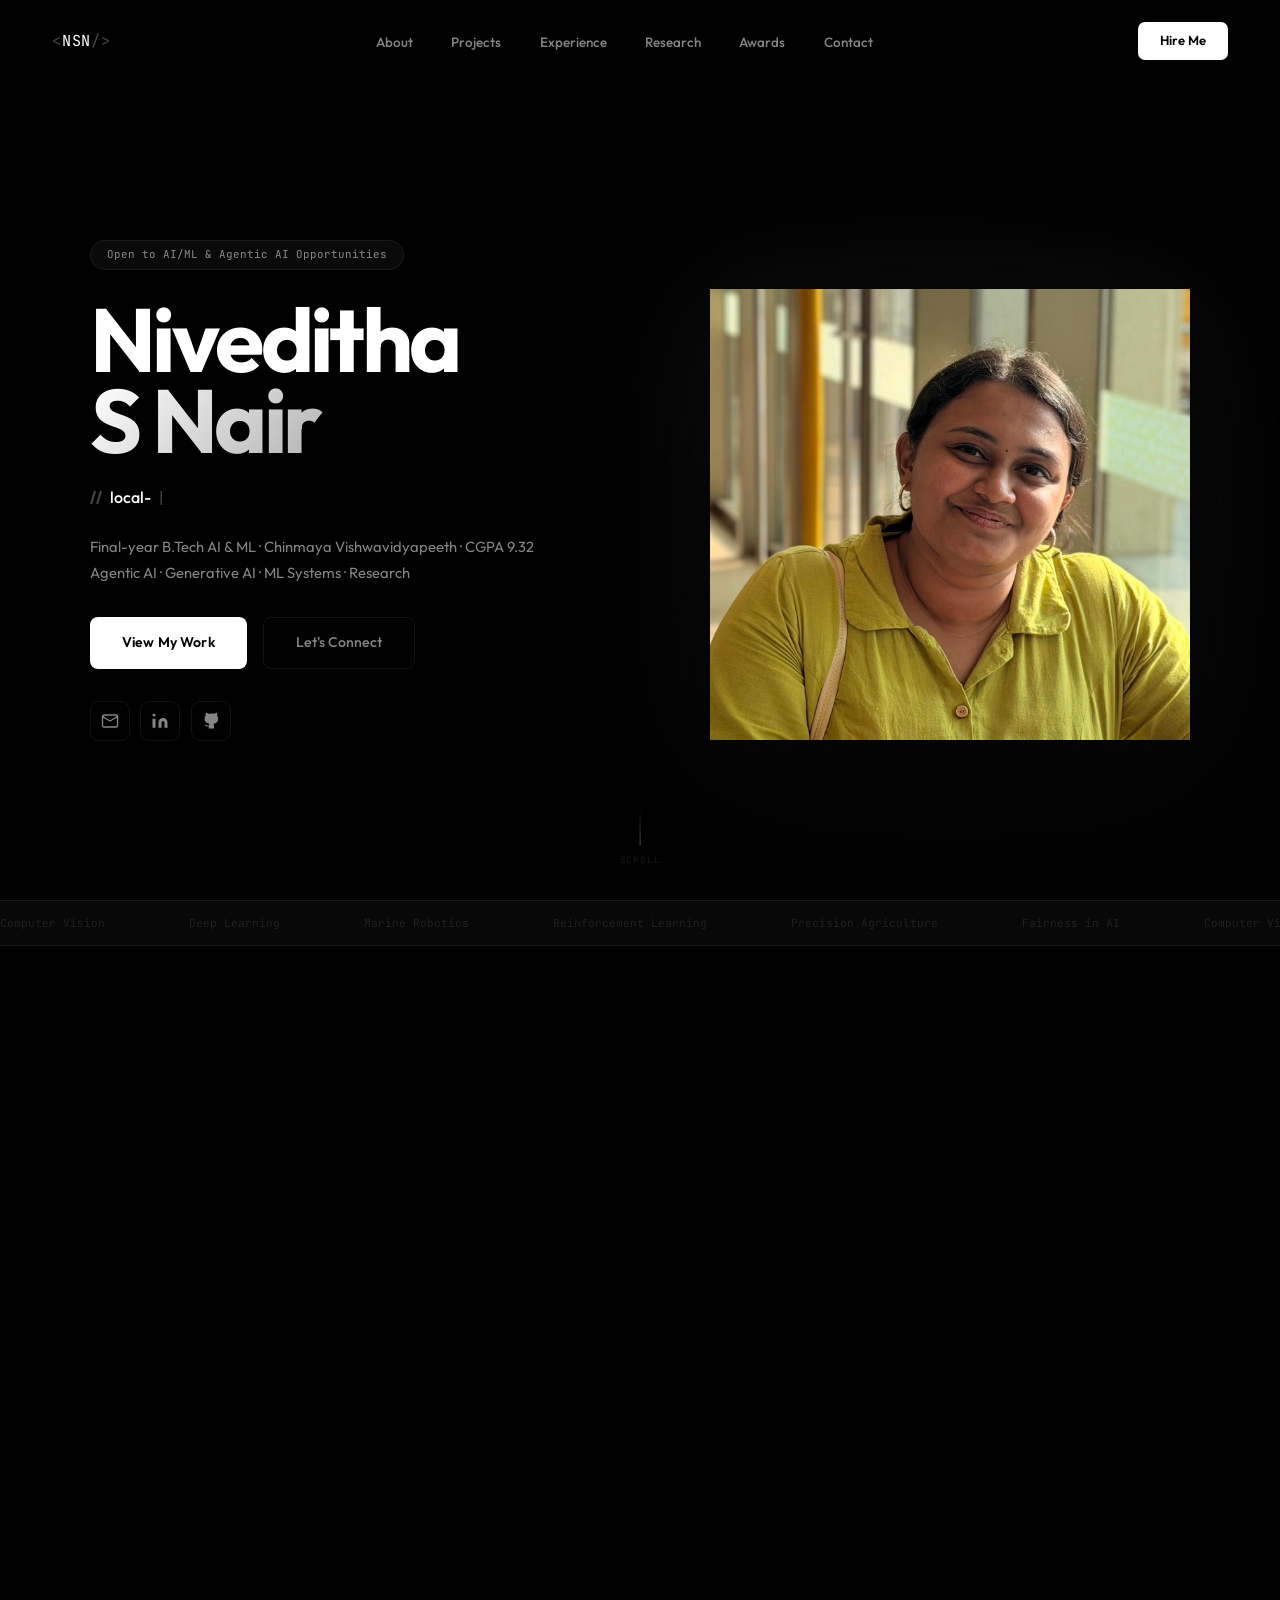
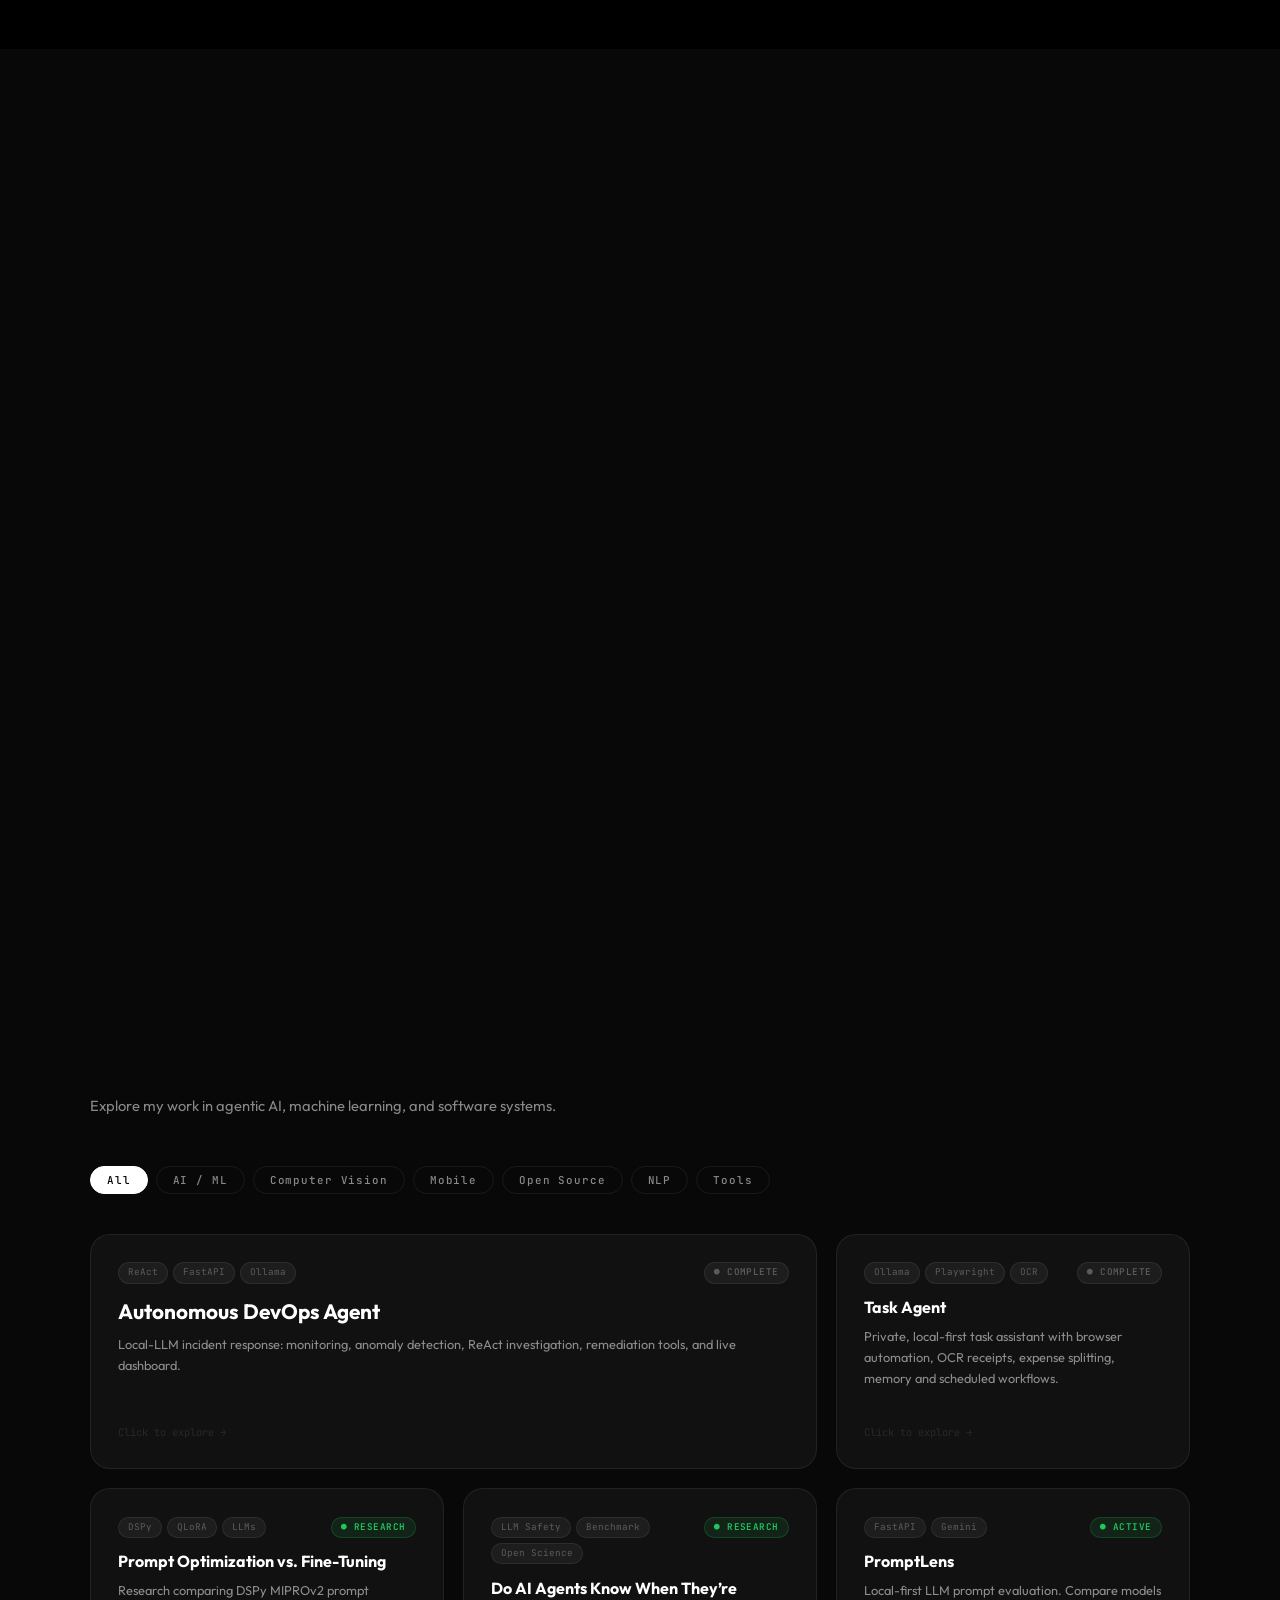
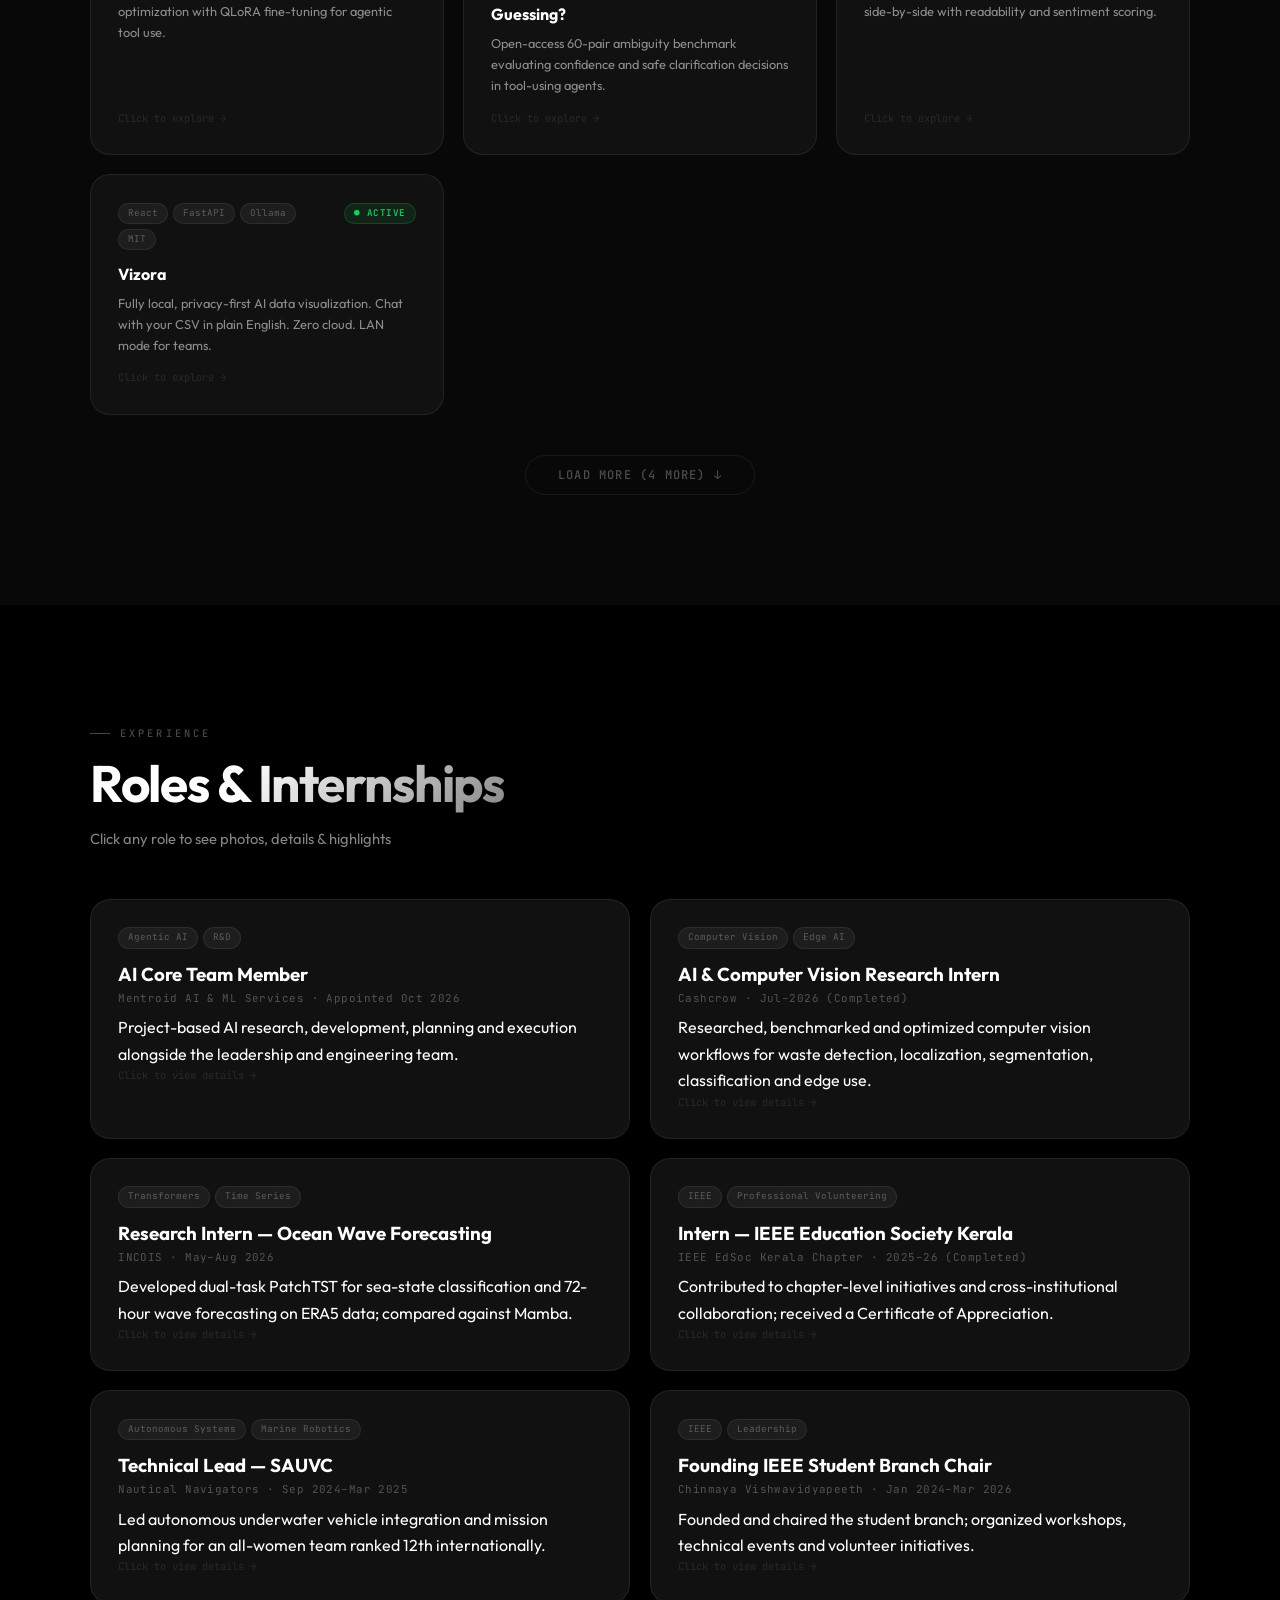
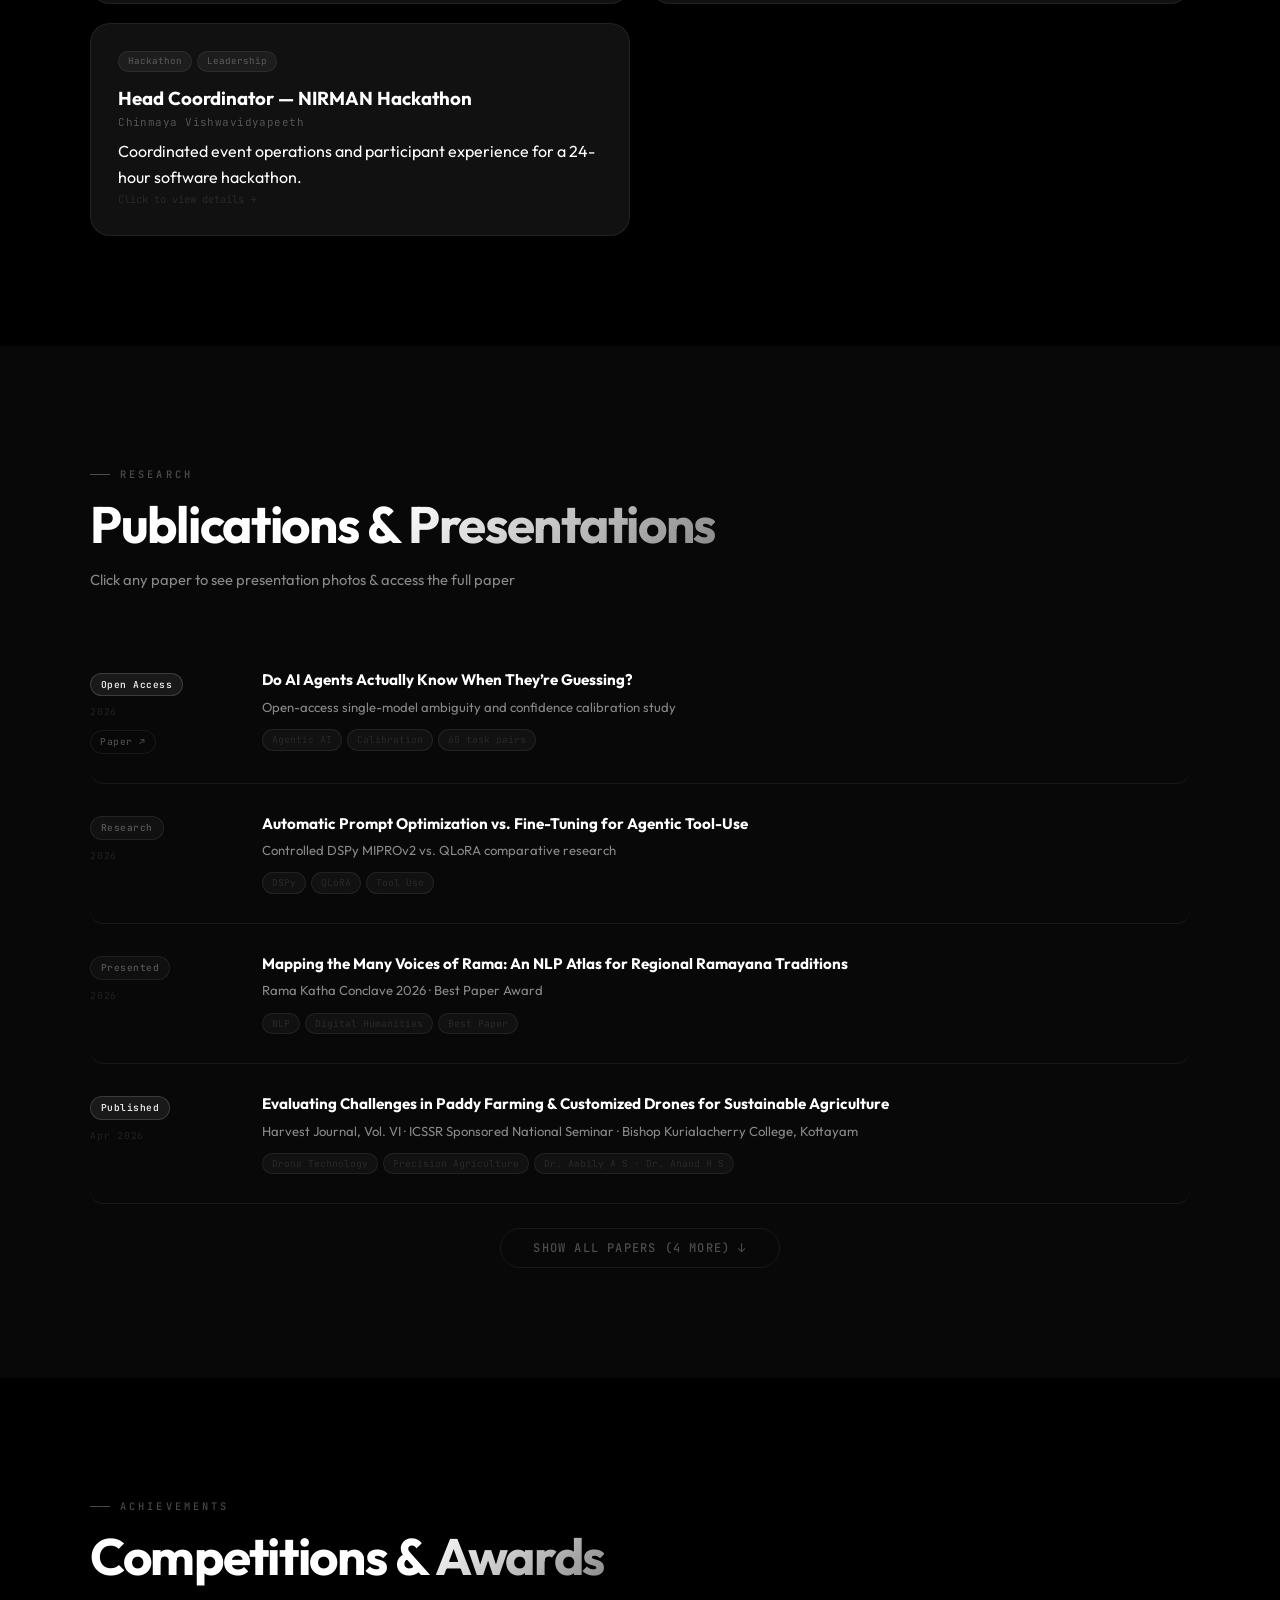
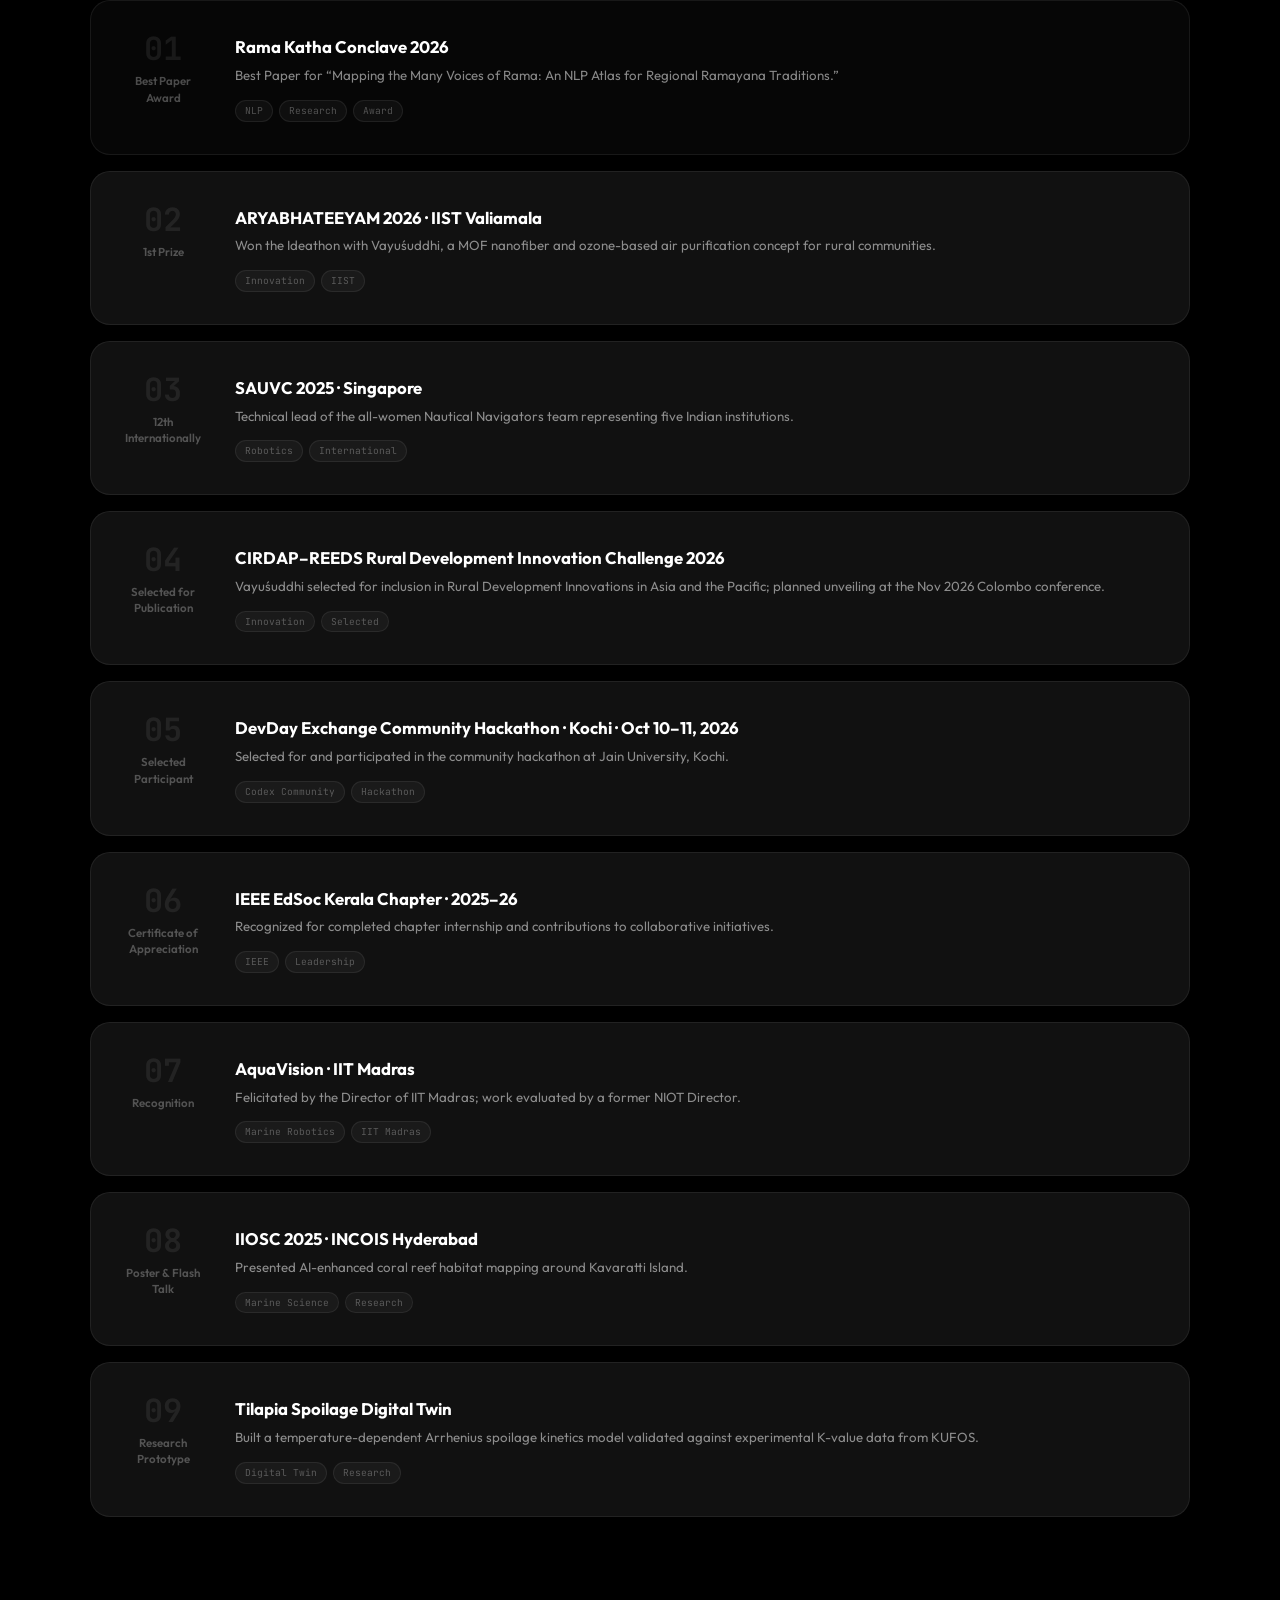
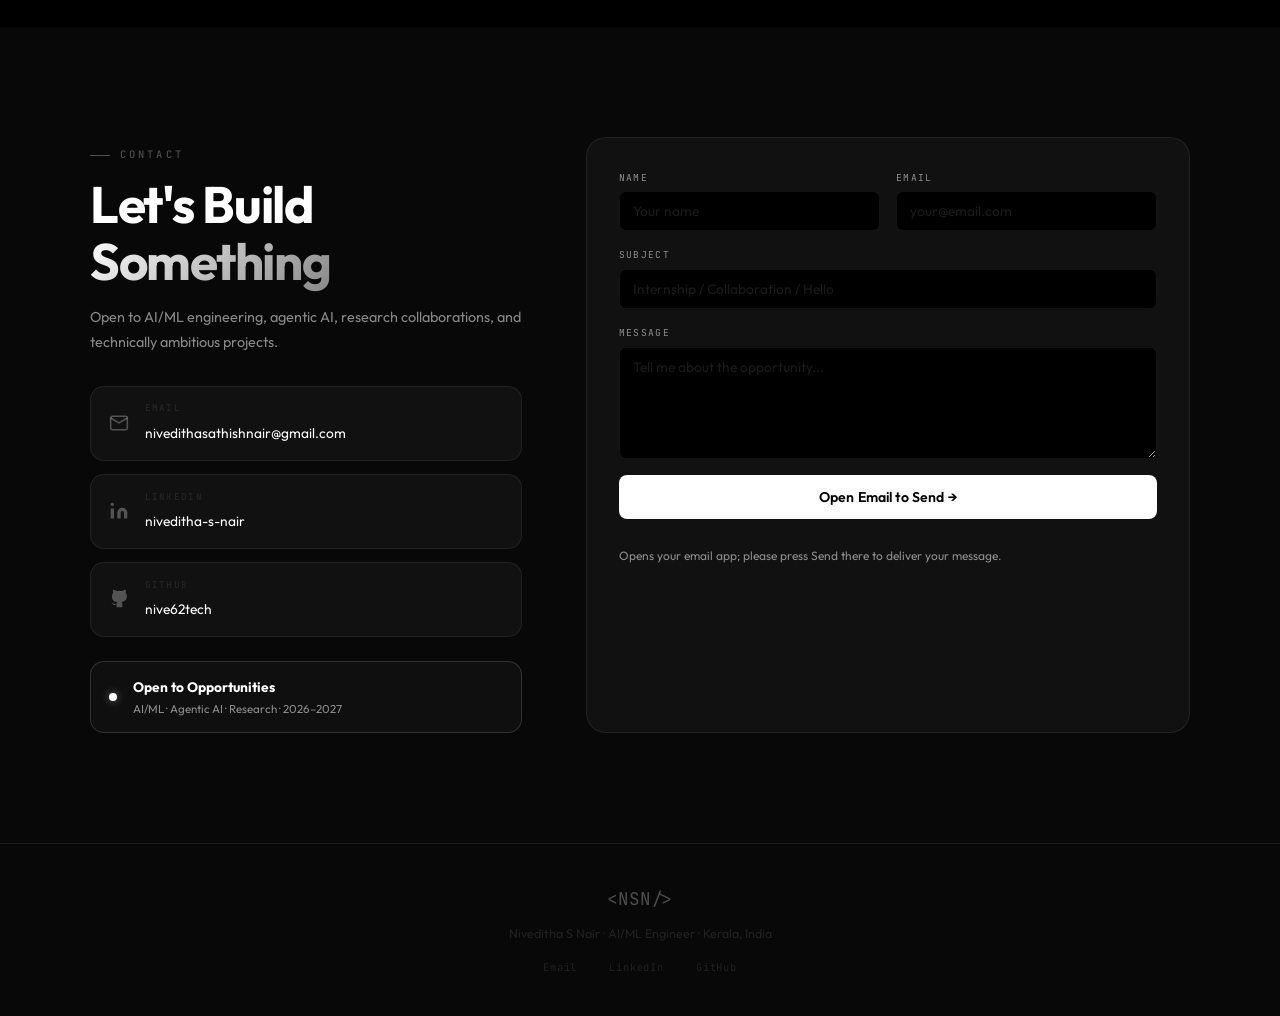
==== commit a04dd1f4: "Updated" ====
--- a/index.html
+++ b/index.html
@@ -89,7 +89,13 @@
 <div class="stat-card accent-card"><span class="stat-n">#12</span><span class="stat-l">SAUVC Global</span></div>
 <div class="stat-card accent-card"><span class="stat-n">#729</span><span class="stat-l">GSSoC AI</span></div>
 </div>
-<div class="skills-wrap"><div class="skill-row"><span class="skill-label">Agentic AI</span><div class="skill-tags"><span>LangChain</span><span>Ollama</span><span>Groq</span><span>Hugging Face</span><span>LLM Evaluation</span><span>Tool Calling</span></div></div><div class="skill-row"><span class="skill-label">Languages</span><div class="skill-tags"><span>Python</span><span>C</span><span>R</span><span>SQL</span></div></div><div class="skill-row"><span class="skill-label">ML / DL</span><div class="skill-tags"><span>PyTorch</span><span>TensorFlow</span><span>Scikit-learn</span><span>OpenCV</span><span>ONNX</span><span>NLP</span><span>RL</span></div></div><div class="skill-row"><span class="skill-label">Systems</span><div class="skill-tags"><span>FastAPI</span><span>Flask</span><span>React</span><span>Flutter</span><span>SQLite</span><span>MySQL</span><span>Playwright</span></div></div><div class="skill-row"><span class="skill-label">Tools</span><div class="skill-tags"><span>Git / GitHub</span><span>Colab</span><span>Streamlit</span><span>Roboflow</span><span>Label Studio</span><span>Docker (Basic)</span></div></div></div>
+<div class="skills-wrap">
+<div class="skill-row"><span class="skill-label">Agentic AI</span><div class="skill-tags"><span>LangChain</span><span>Ollama</span><span>Hugging Face</span><span>LLM Evaluation</span></div></div>
+<div class="skill-row"><span class="skill-label">Languages</span><div class="skill-tags"><span>Python</span><span>C</span></div></div>
+<div class="skill-row"><span class="skill-label">ML / DL</span><div class="skill-tags"><span>PyTorch</span><span>TensorFlow</span><span>Scikit-learn</span><span>OpenCV</span><span>NLP</span></div></div>
+<div class="skill-row"><span class="skill-label">Systems</span><div class="skill-tags"><span>FastAPI</span><span>React</span><span>Flutter</span><span>SQLite</span><span>MySQL</span></div></div>
+<div class="skill-row"><span class="skill-label">Data &amp; Tools</span><div class="skill-tags"><span>Pandas</span><span>NumPy</span><span>Tableau</span><span>Git / GitHub</span><span>Streamlit</span><span>Google Colab</span></div></div>
+</div>
 </div>
 </div>
 </div>
@@ -304,7 +310,8 @@
 </div>
 <div class="field"><label>Subject</label><input placeholder="Internship / Collaboration / Hello" type="text"/></div>
 <div class="field"><label>Message</label><textarea placeholder="Tell me about the opportunity..." required="" rows="5"></textarea></div>
-<button class="btn-primary w100" id="csub" type="submit">Send Message →</button>
+<button class="btn-primary w100" id="csub" type="submit">Open Email to Send →</button>
+<p class="contact-note" style="font-size:.75rem;color:var(--muted);margin-top:.7rem">Opens your email app; please press Send there to deliver your message.</p>
 </form>
 </div>
 </div>
@@ -614,8 +621,12 @@
 
 /* Contact form */
 document.getElementById('cform').addEventListener('submit',e=>{
-  e.preventDefault();const b=document.getElementById('csub');b.textContent='✓ Sent!';b.style.opacity='.7';
-  setTimeout(()=>{b.textContent='Send Message →';b.style.opacity='1';e.target.reset();},3000);
+  e.preventDefault();
+  const fields=e.currentTarget.querySelectorAll('input,textarea');
+  const [name,email,subject,message]=Array.from(fields,field=>field.value.trim());
+  const subjectLine=subject || 'Portfolio Contact';
+  const body=`Name: ${name}\nEmail: ${email}\n\n${message}`;
+  window.location.href=`mailto:nivedithasathishnair@gmail.com?subject=${encodeURIComponent(subjectLine)}&body=${encodeURIComponent(body)}`;
 });
 
 /* Init */
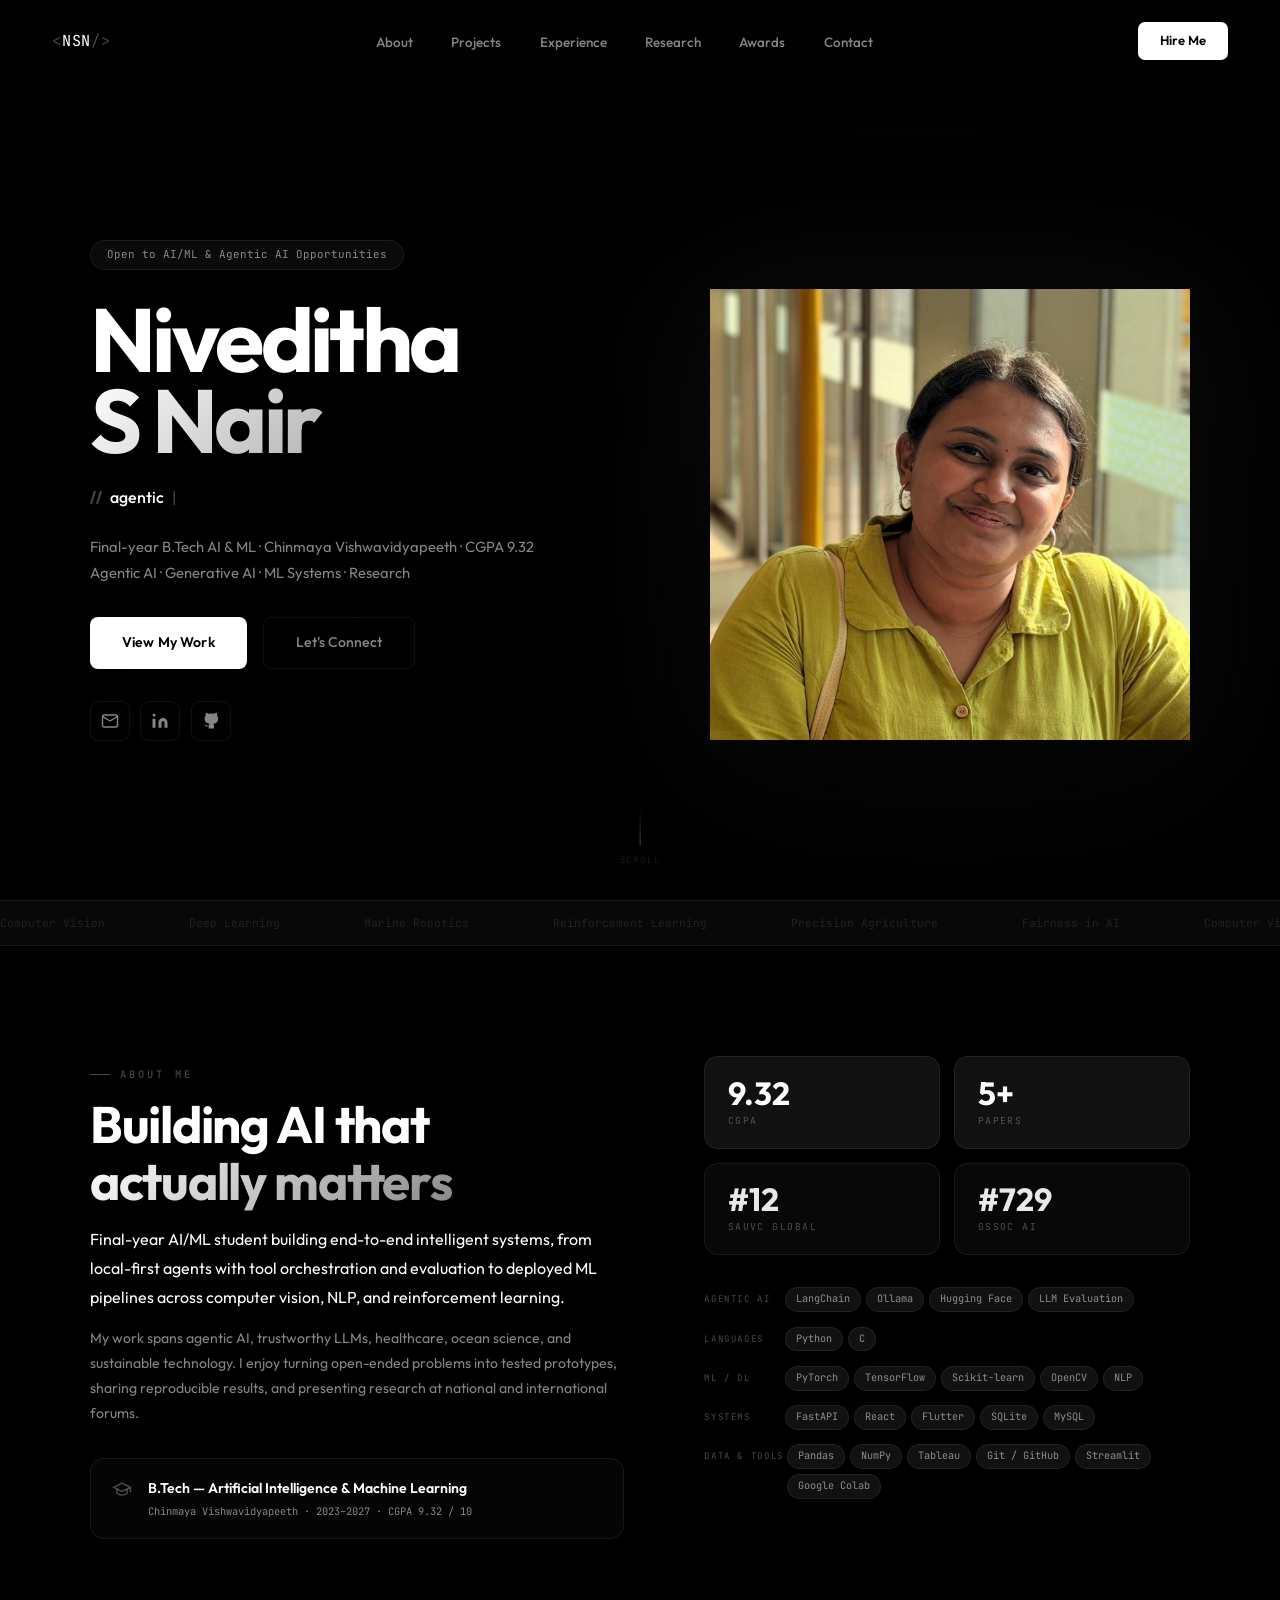
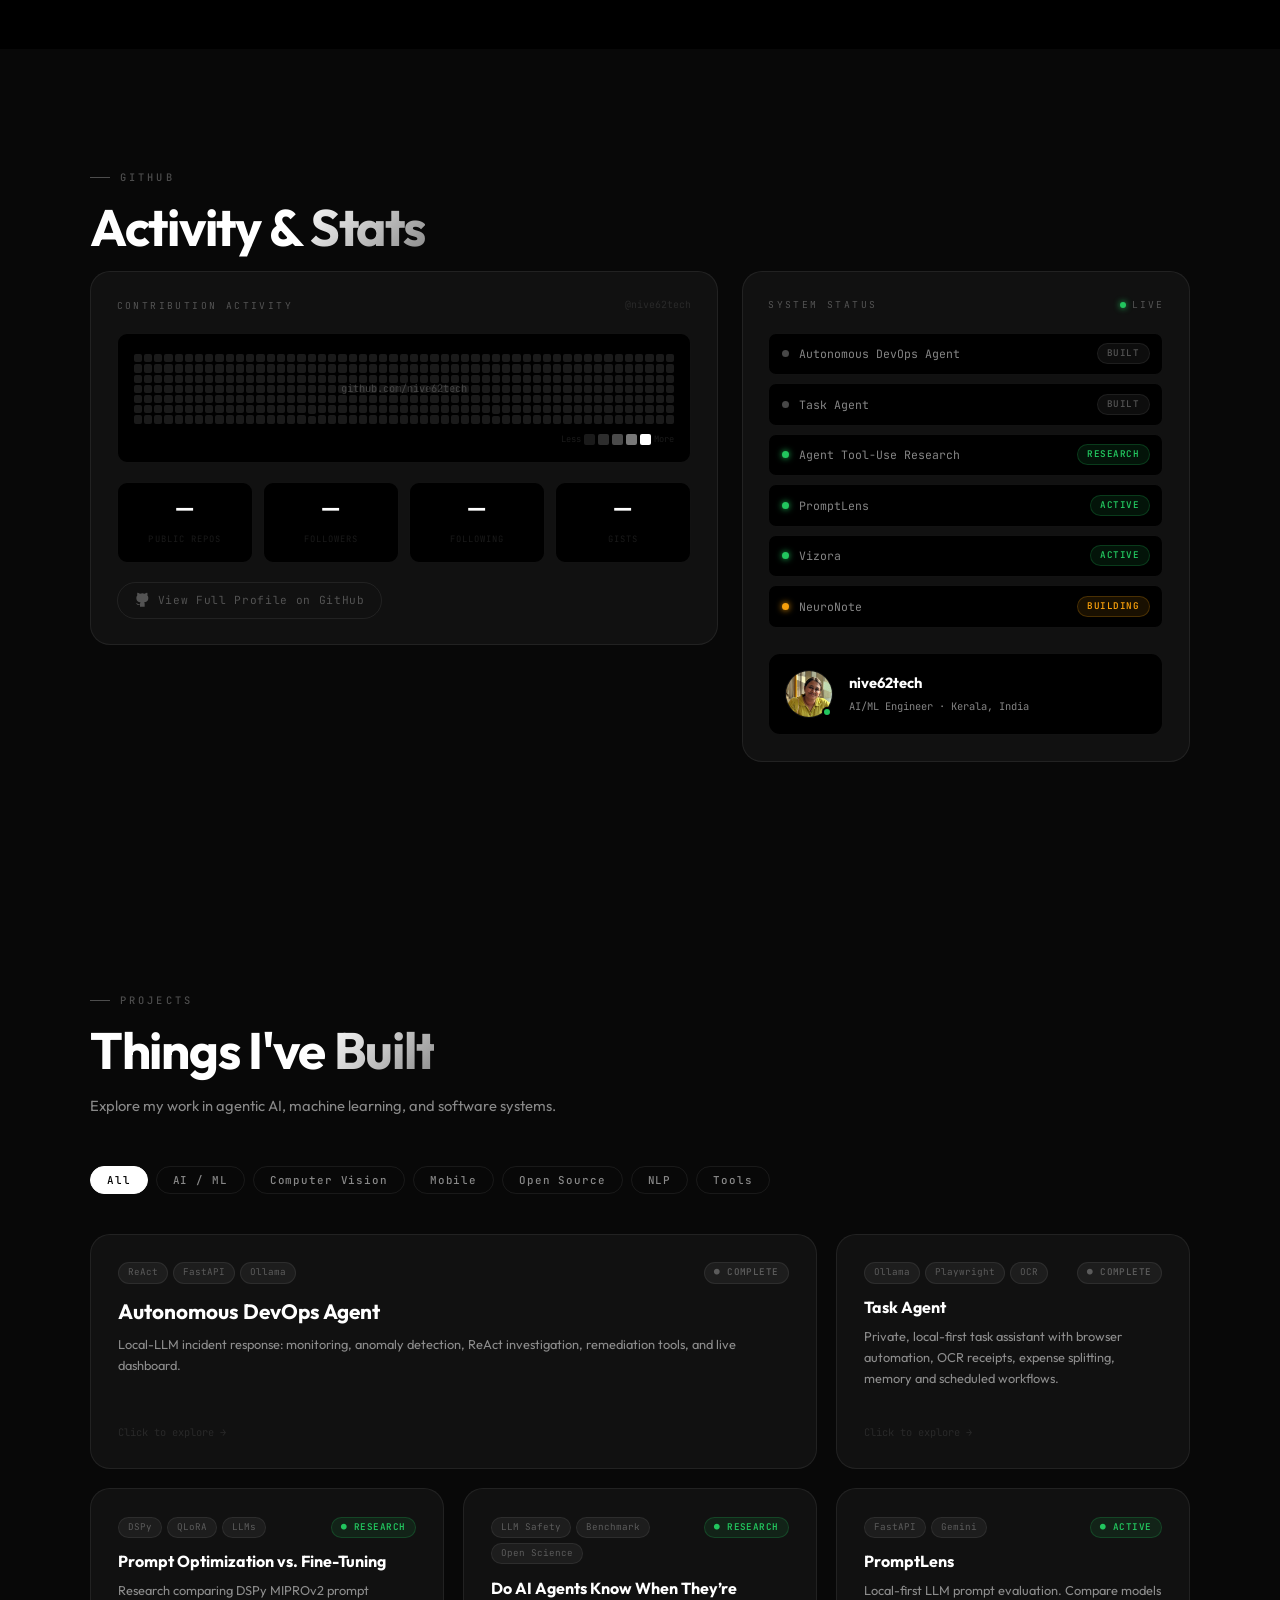
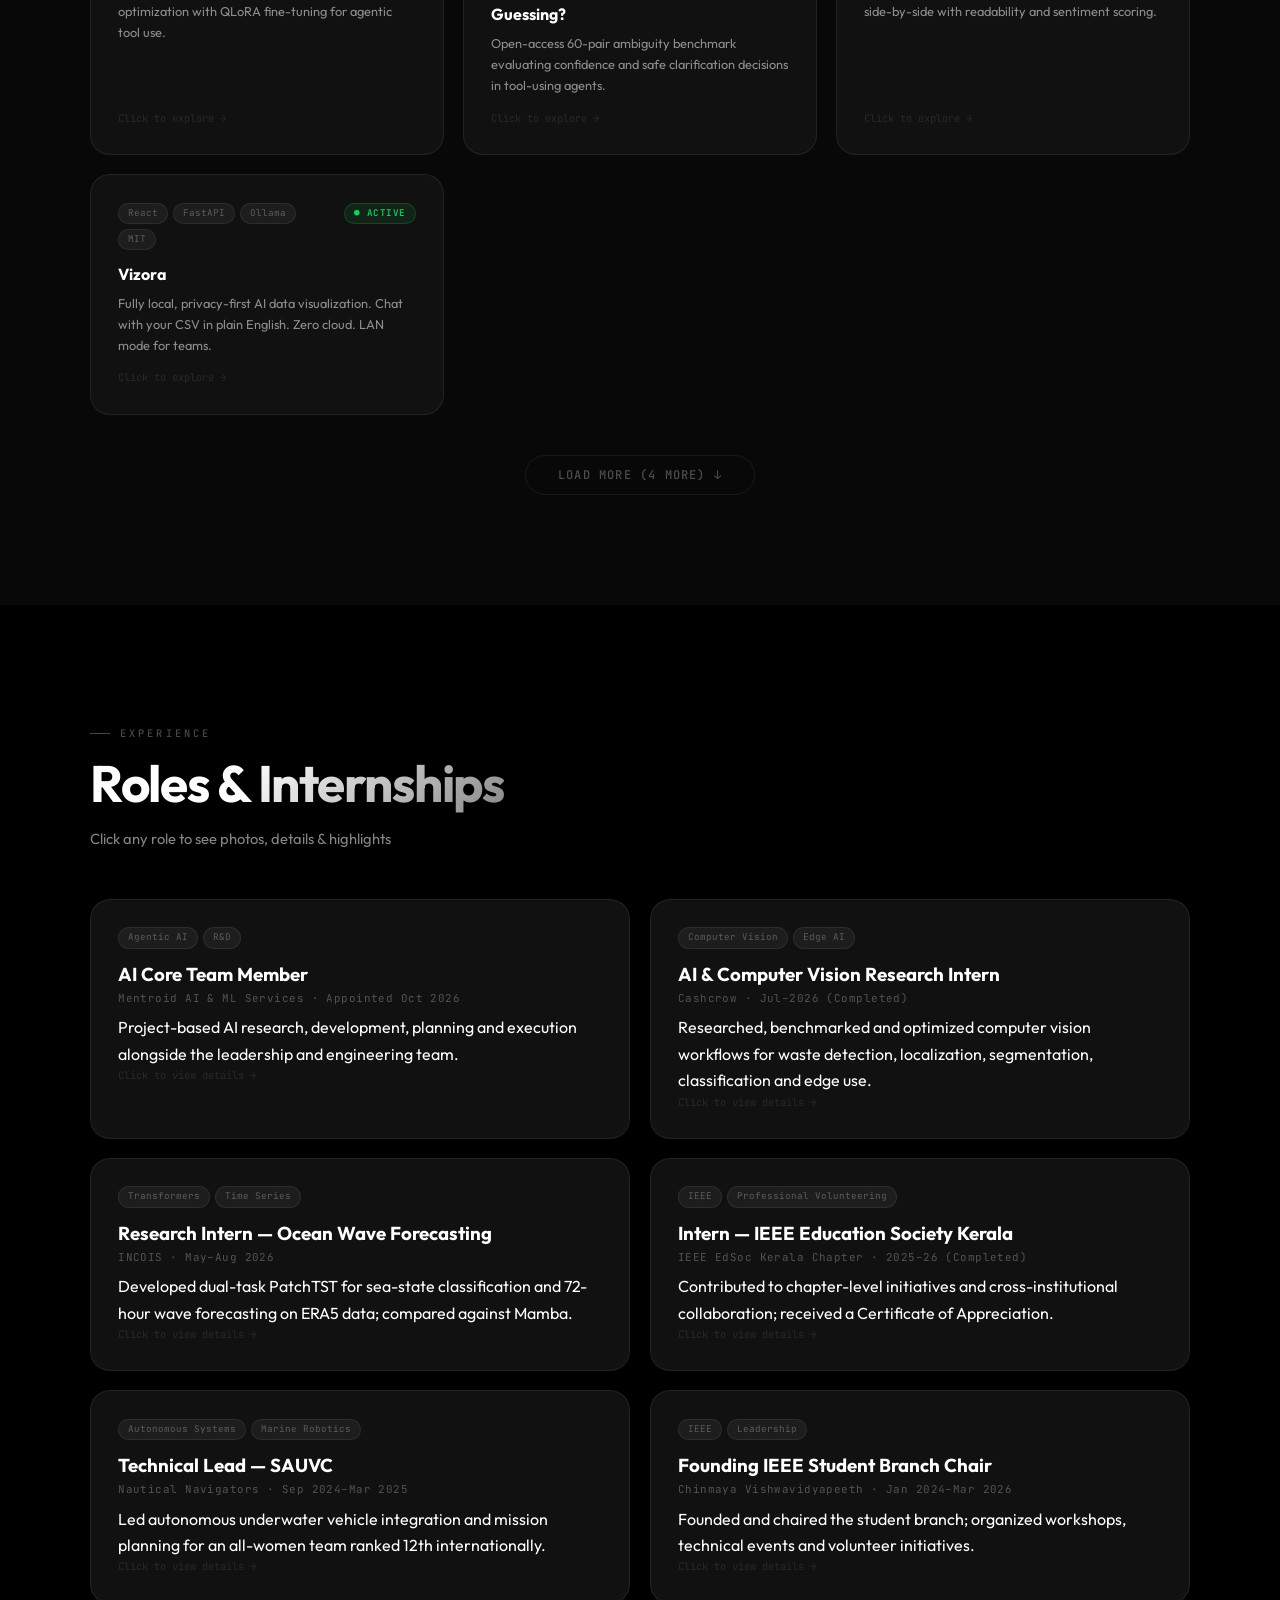
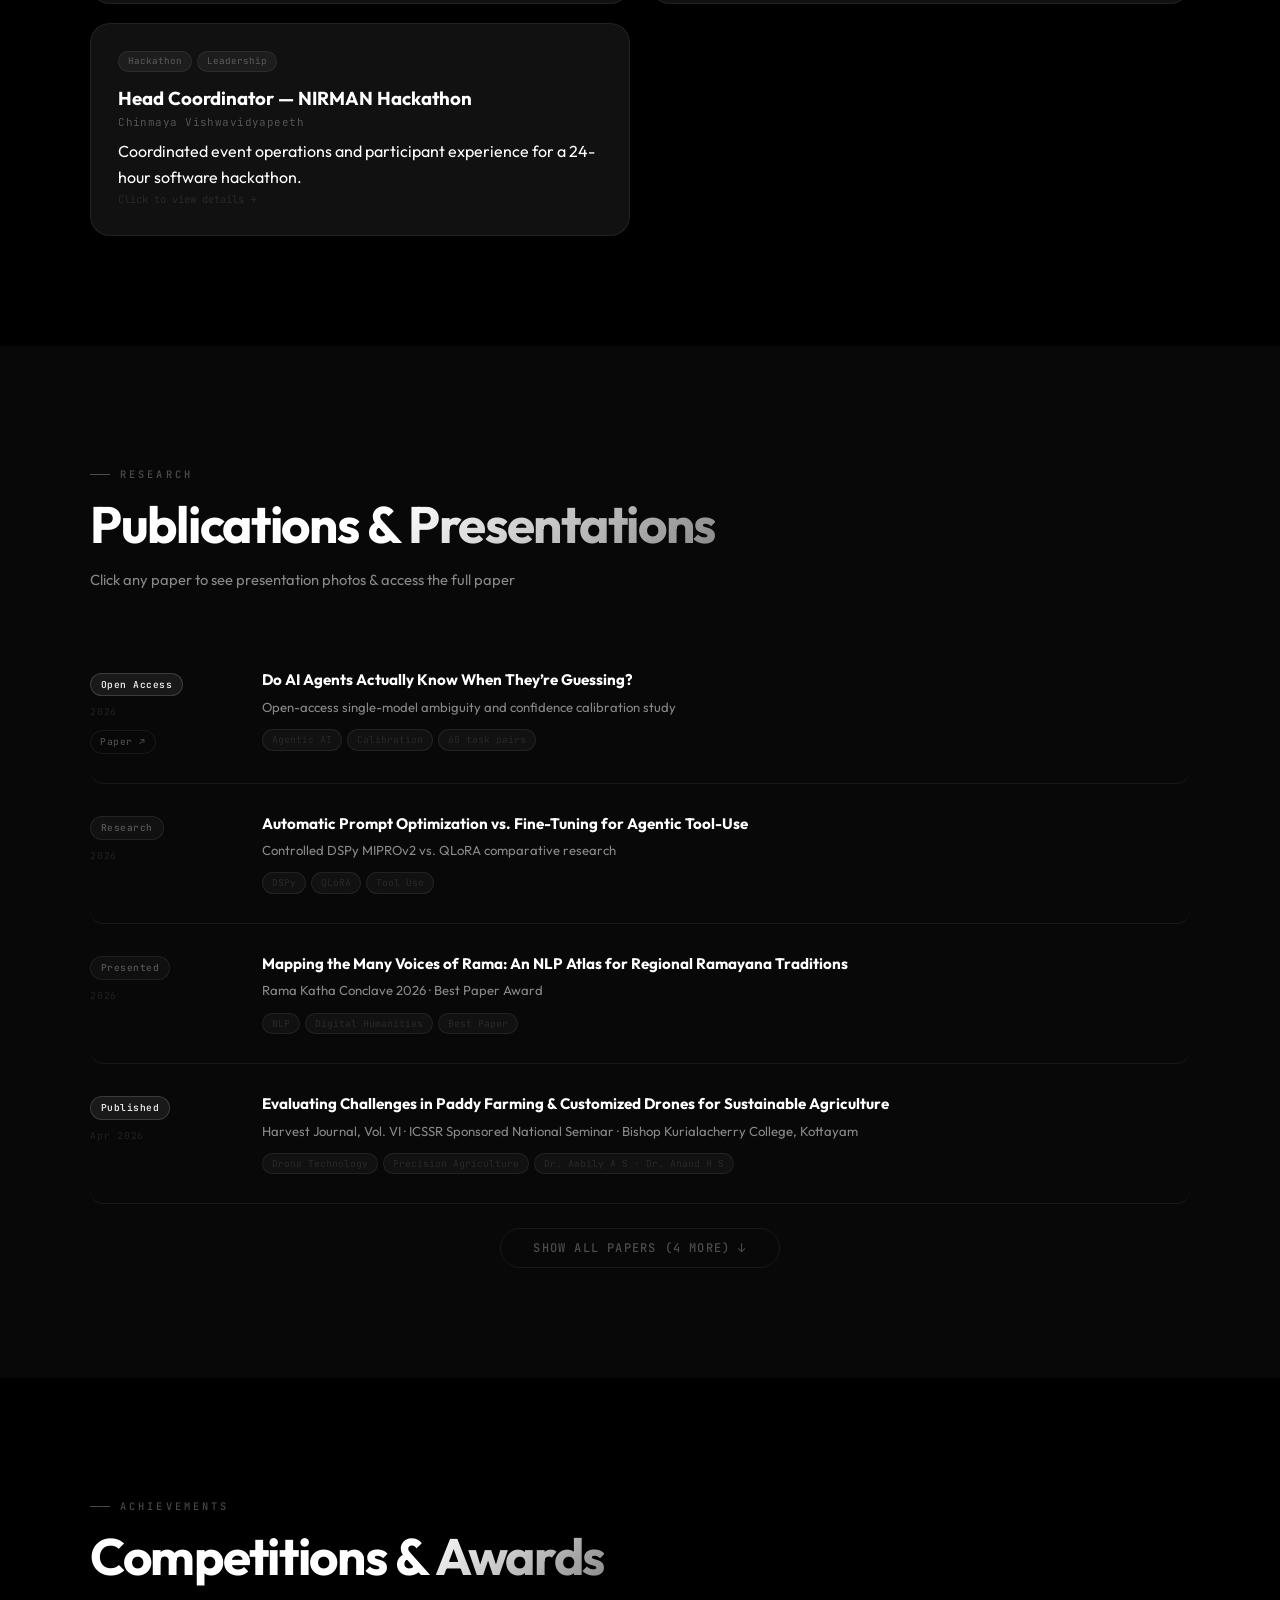
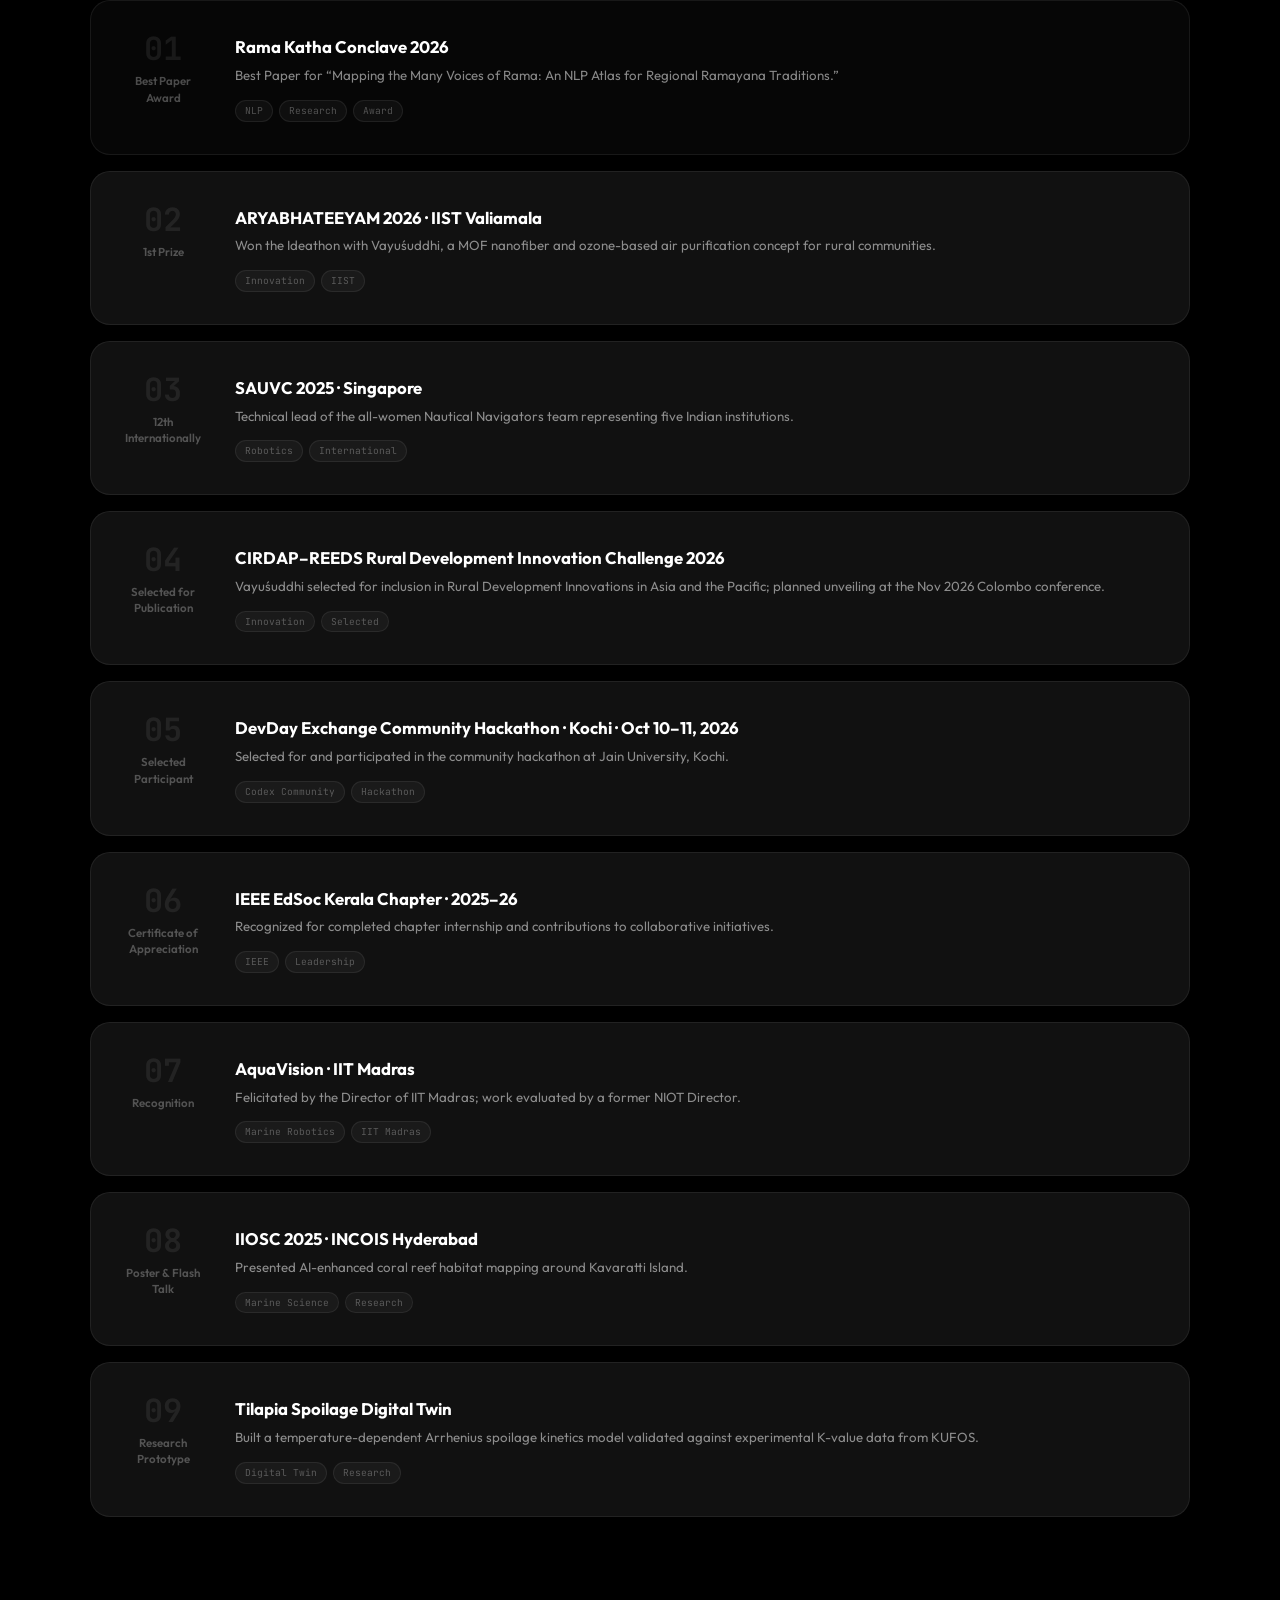
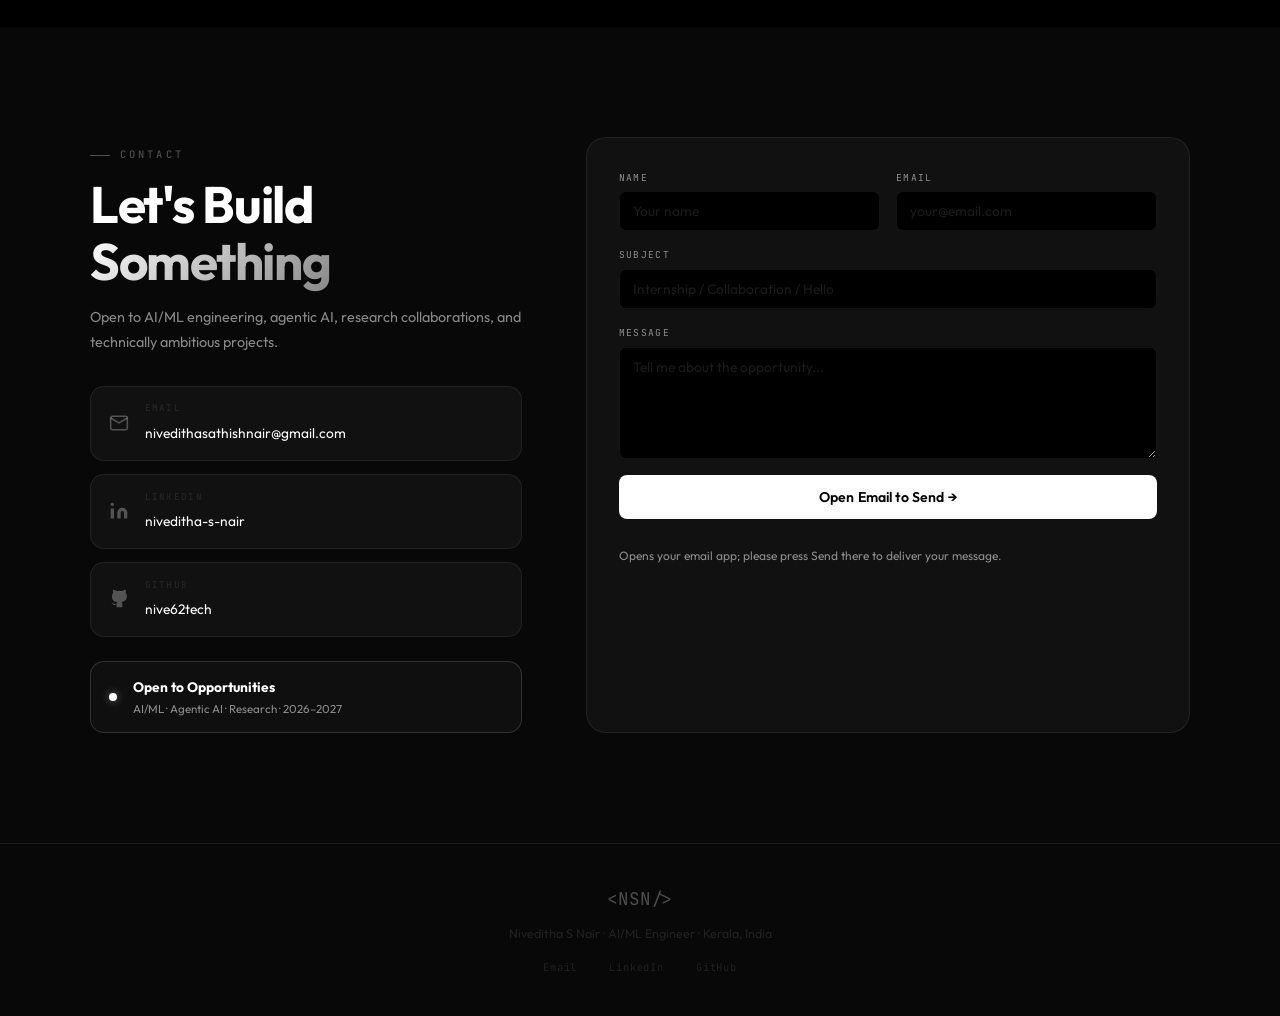
==== commit 97ccac98: "Updated" ====
--- a/index.html
+++ b/index.html
@@ -322,7 +322,7 @@
 <p>Niveditha S Nair · AI/ML Engineer · Kerala, India</p>
 <div class="footer-links">
 <a href="mailto:nivedithasathishnair@gmail.com">Email</a>
-<a href="https://linkedin.com/in/niveditha-s-nair" target="_blank">LinkedIn</a>
+<a href="https://www.linkedin.com/in/niveditha-sathish-nair-33ba27291/" target="_blank">LinkedIn</a>
 <a href="https://github.com/nive62tech" target="_blank">GitHub</a>
 </div>
 </div>
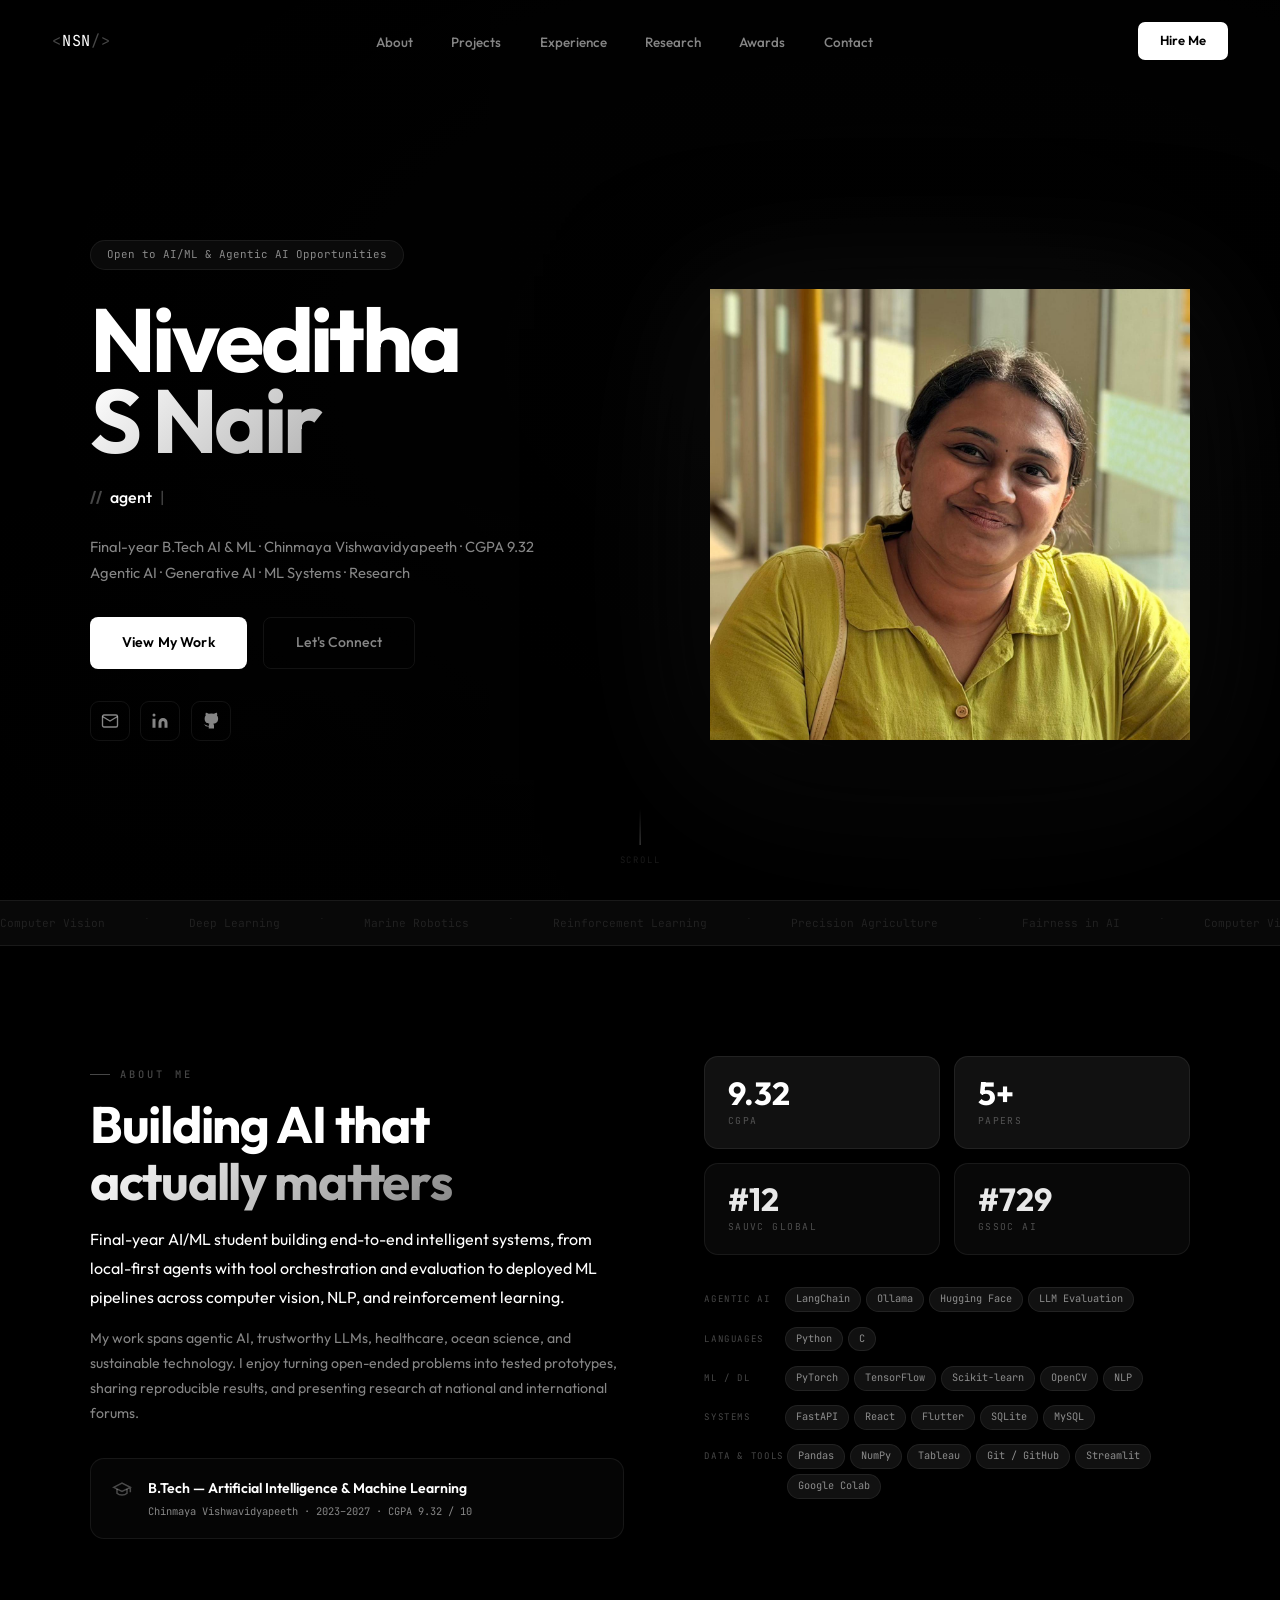
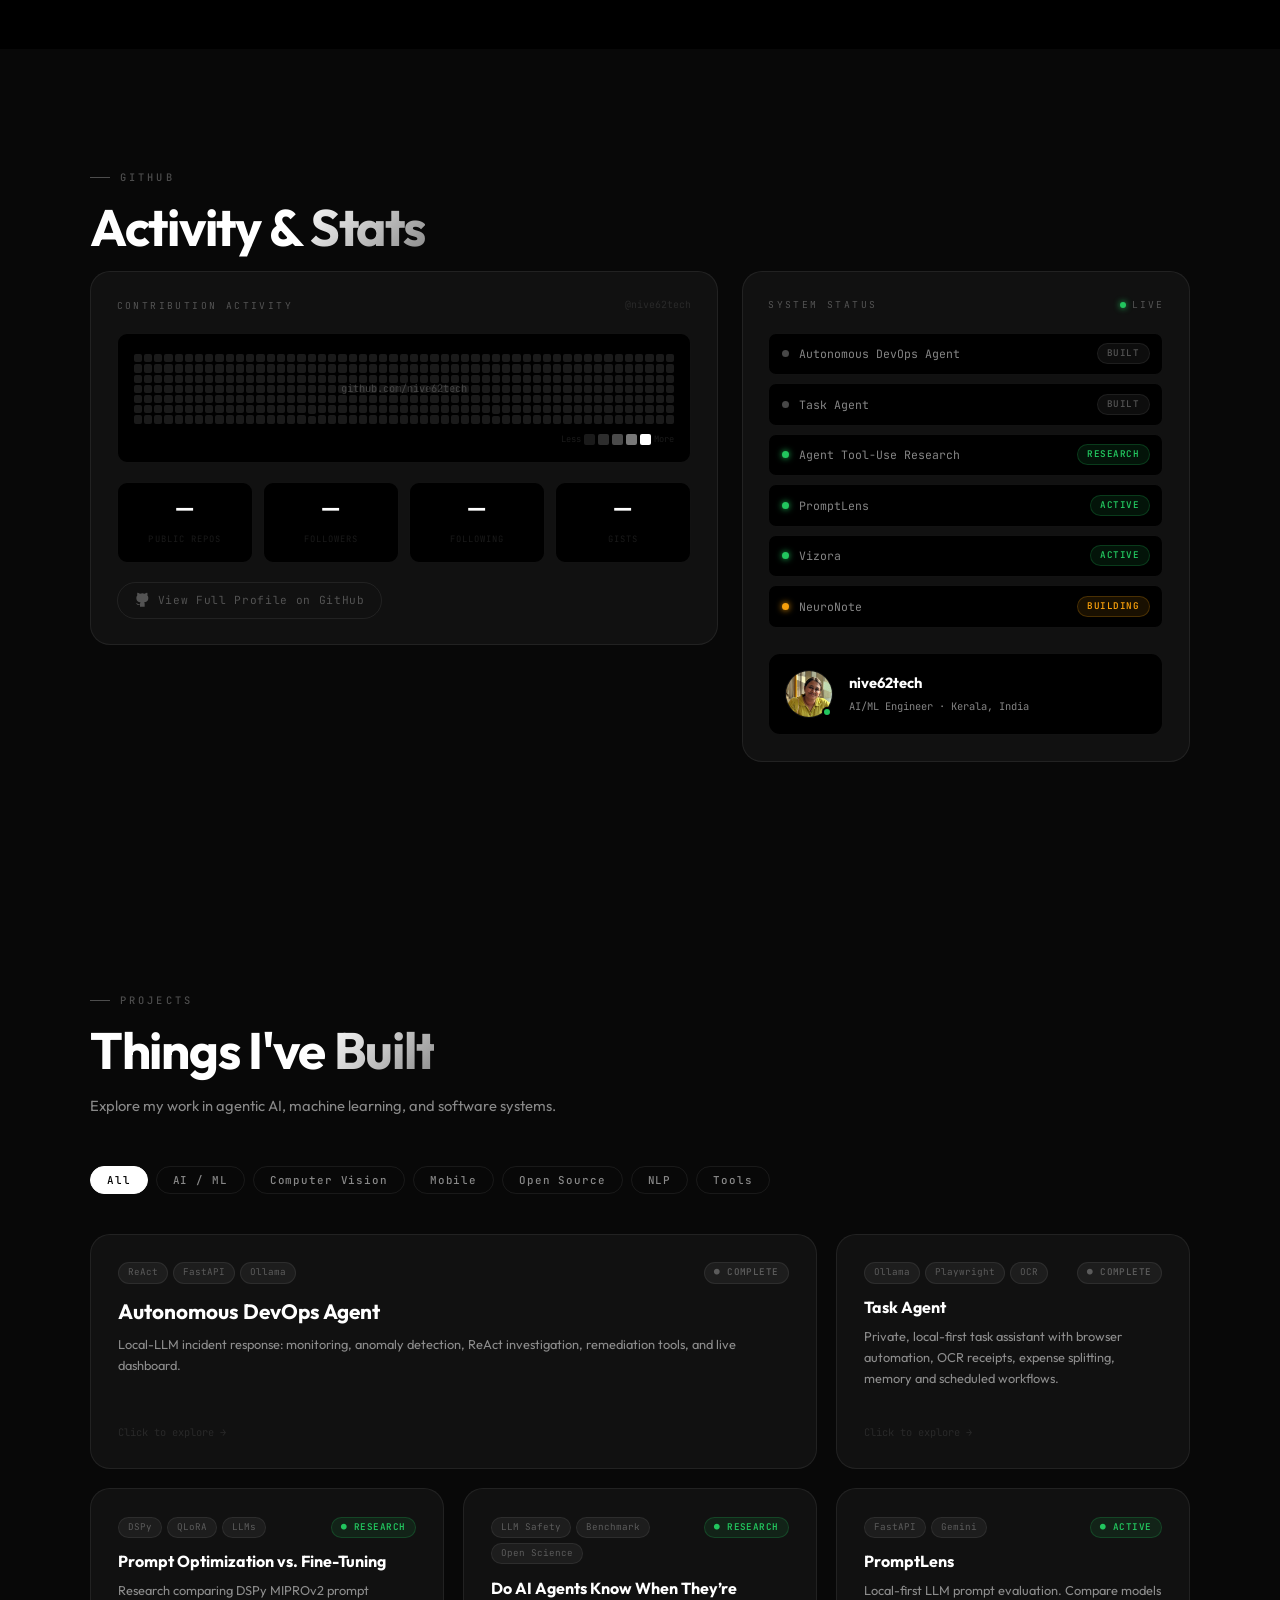
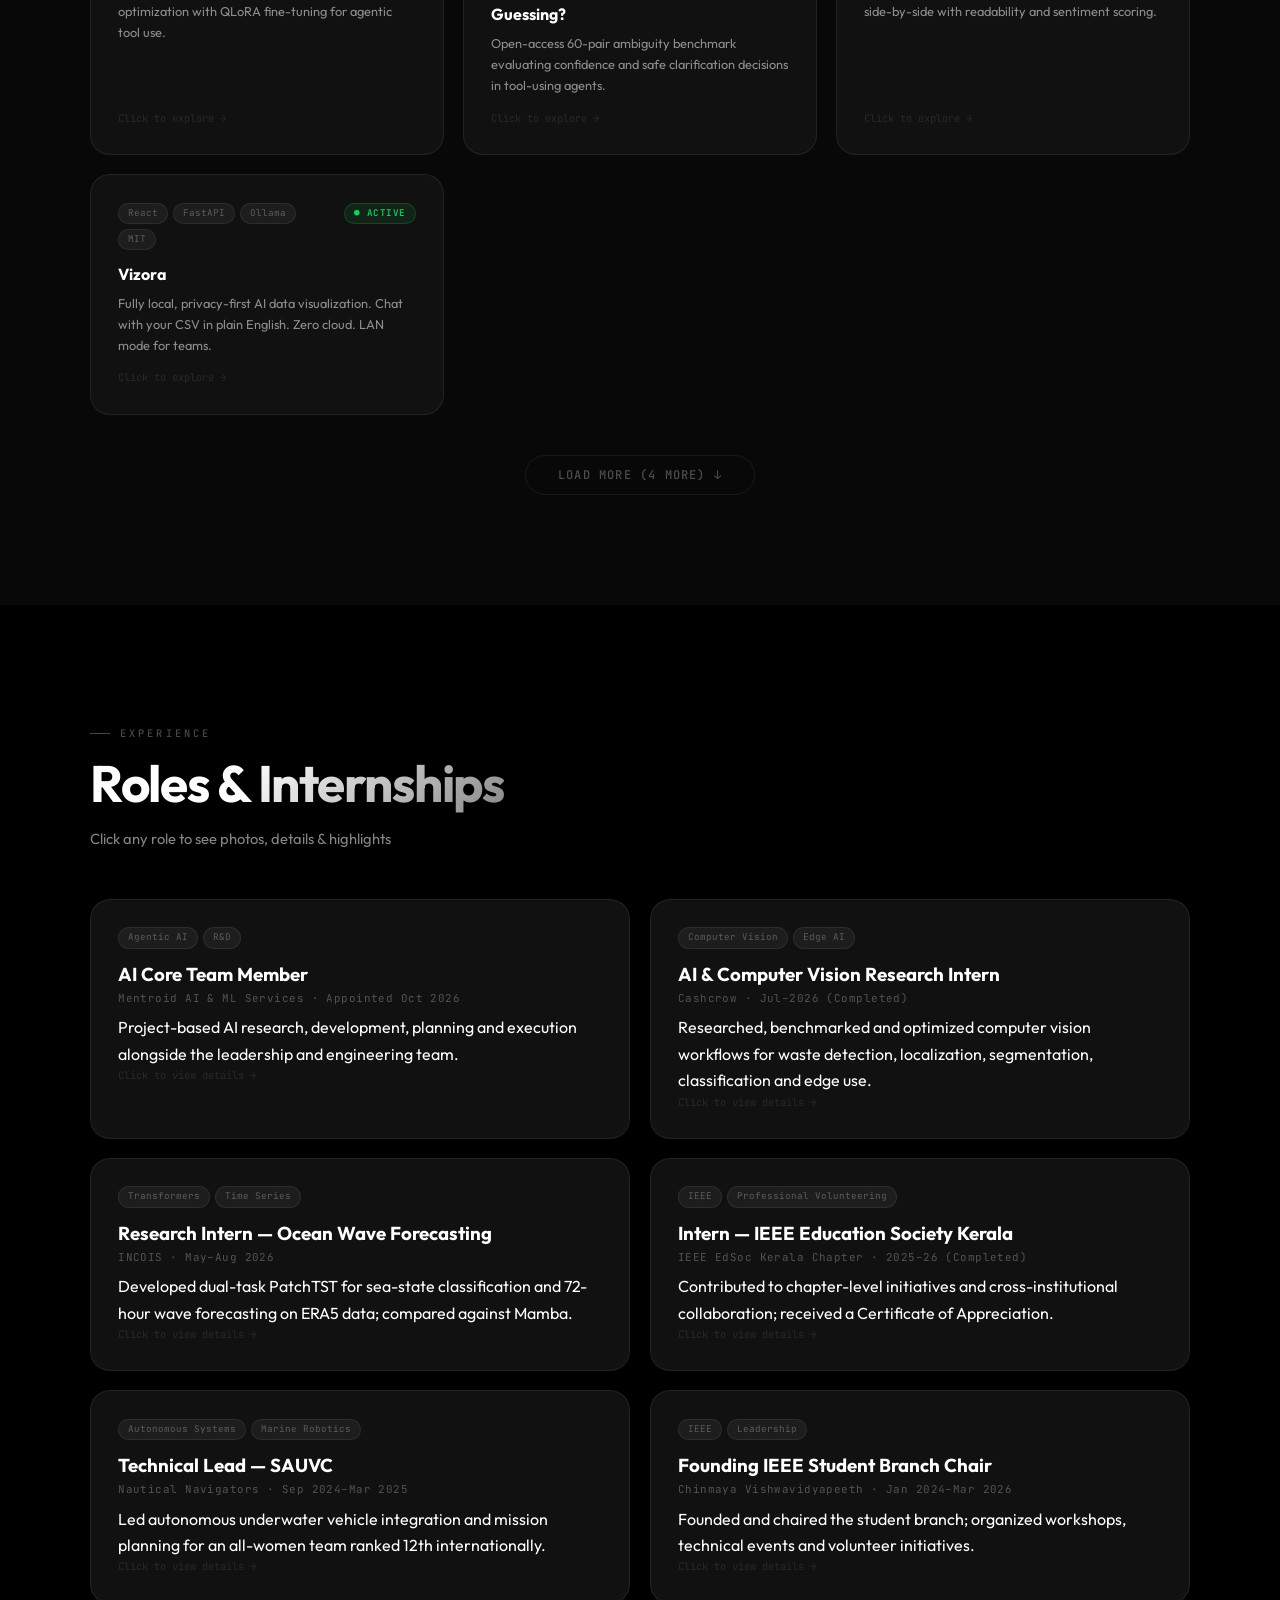
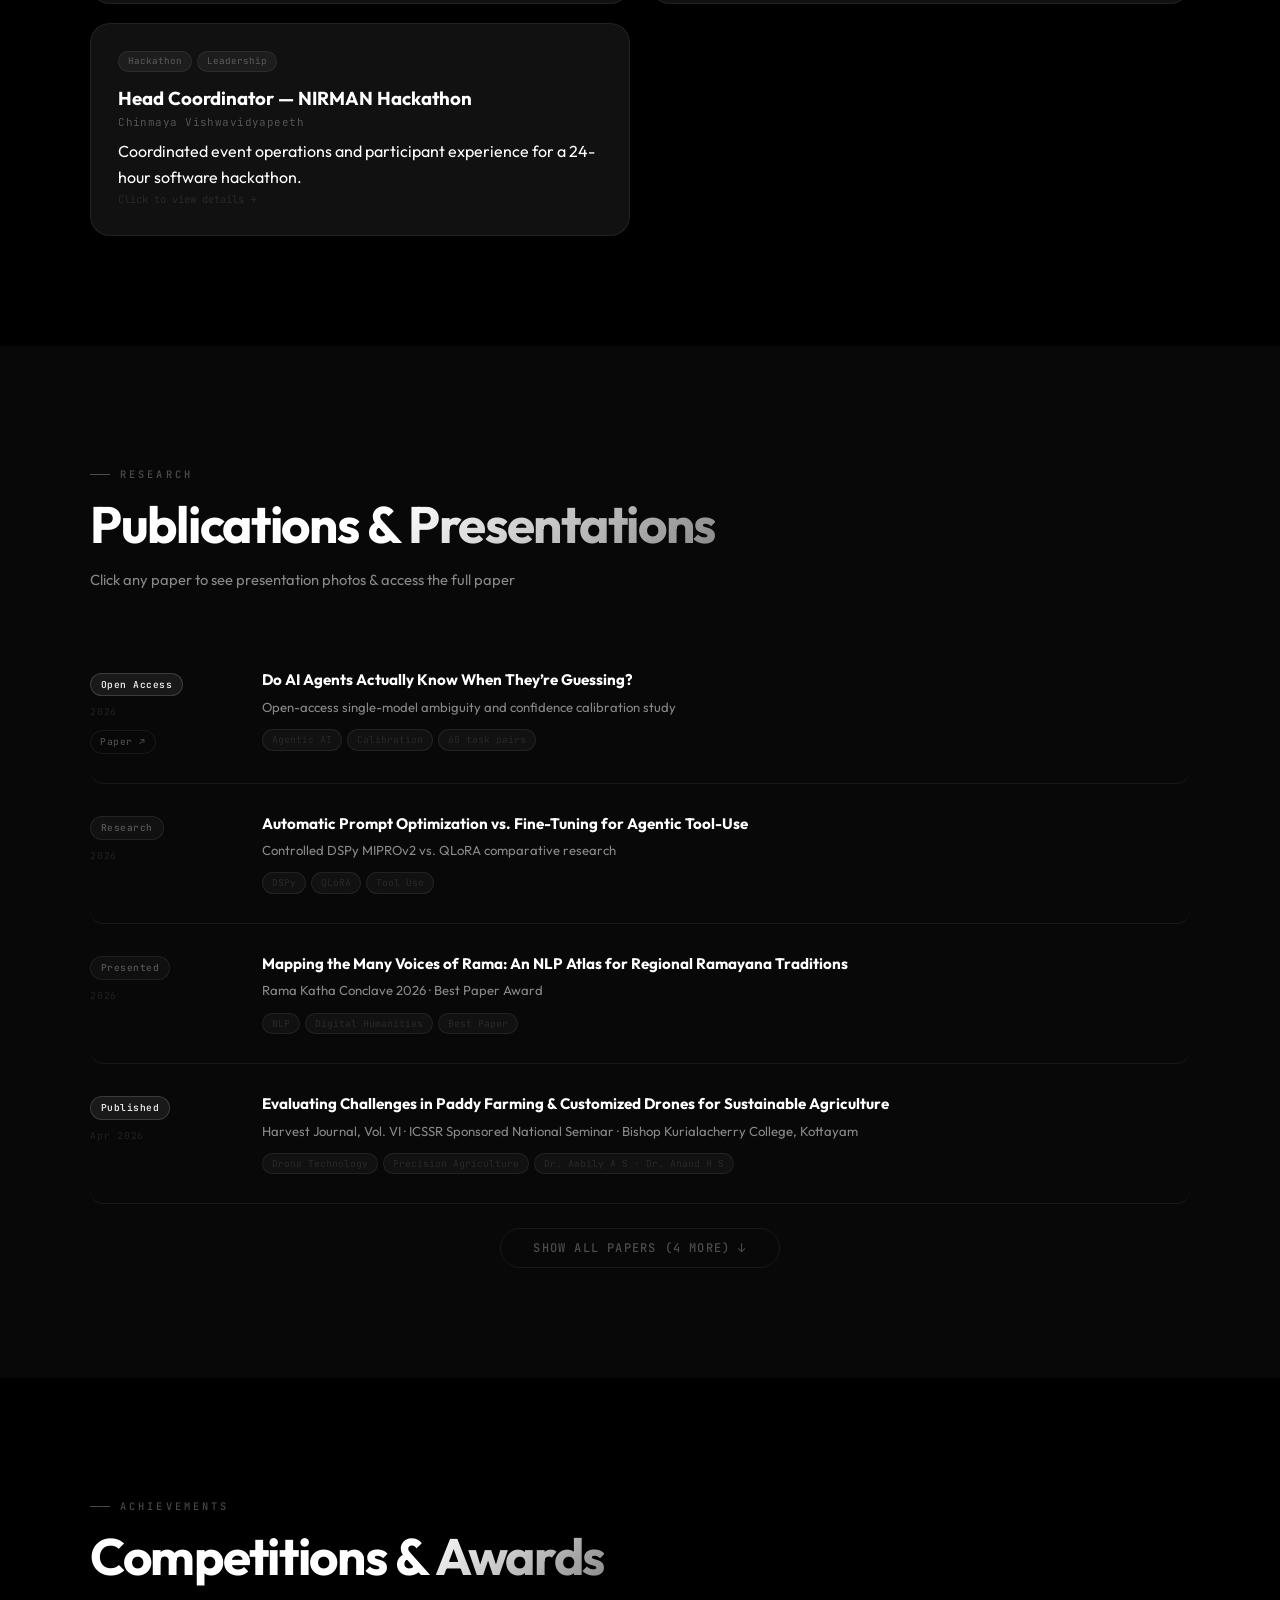
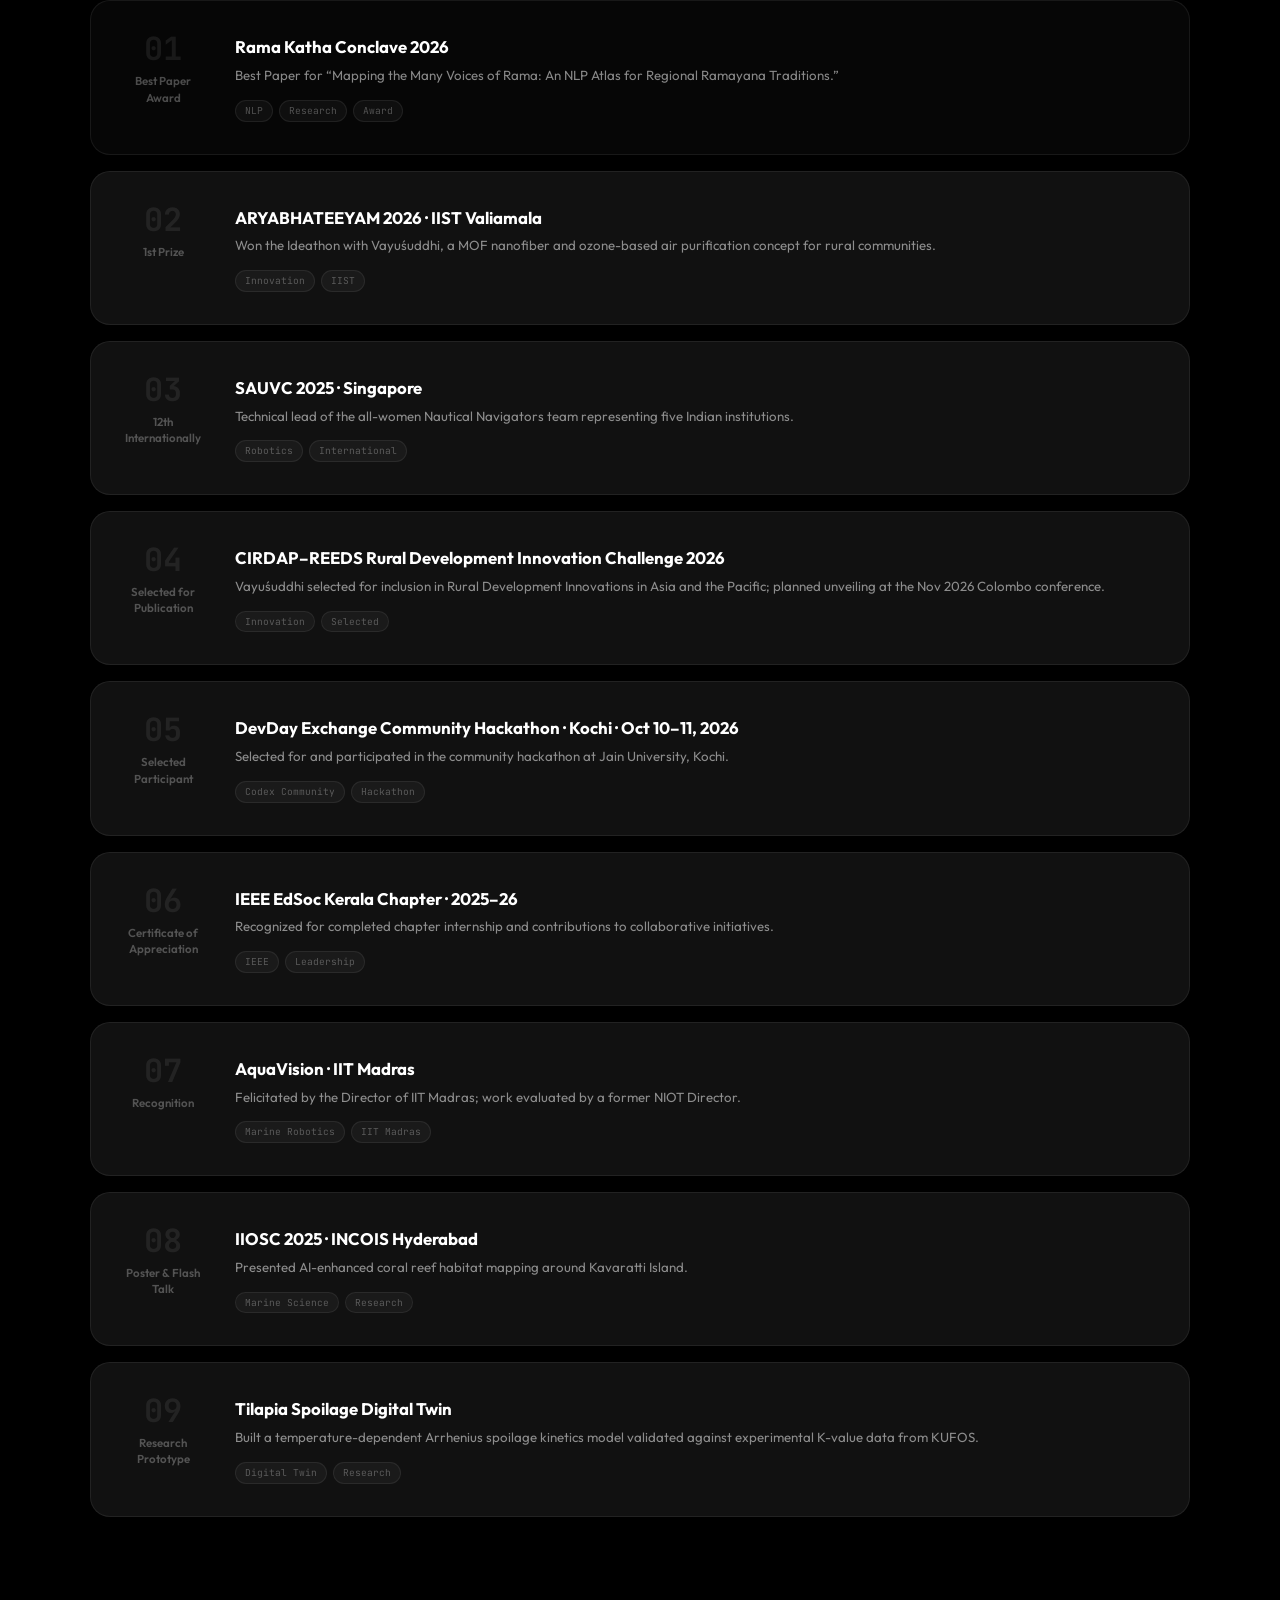
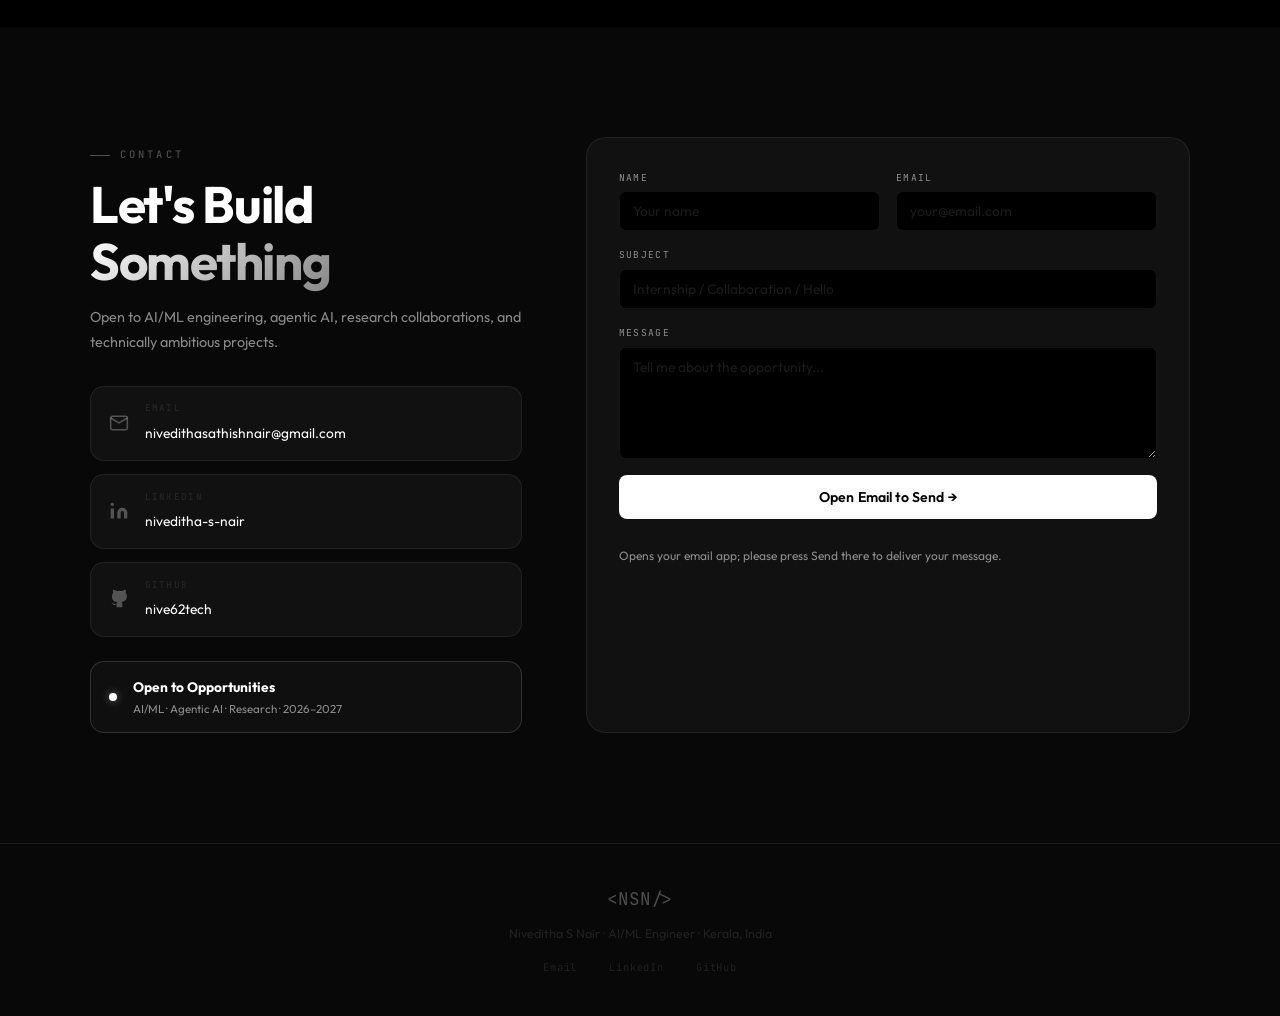
==== commit 5c4ca696: "Updated" ====
--- a/index.html
+++ b/index.html
@@ -49,7 +49,7 @@
 </div>
 <div class="hero-social">
 <a class="social-icon" href="mailto:nivedithasathishnair@gmail.com" title="Email"><svg fill="none" height="18" stroke="currentColor" stroke-width="1.8" viewbox="0 0 24 24" width="18"><path d="M4 4h16c1.1 0 2 .9 2 2v12c0 1.1-.9 2-2 2H4c-1.1 0-2-.9-2-2V6c0-1.1.9-2 2-2z"></path><polyline points="22,6 12,12 2,6"></polyline></svg></a>
-<a class="social-icon" href="https://linkedin.com/in/niveditha-s-nair" target="_blank" title="LinkedIn"><svg fill="currentColor" height="18" viewbox="0 0 24 24" width="18"><path d="M16 8a6 6 0 0 1 6 6v7h-4v-7a2 2 0 0 0-2-2 2 2 0 0 0-2 2v7h-4v-7a6 6 0 0 1 6-6z"></path><rect height="12" width="4" x="2" y="9"></rect><circle cx="4" cy="4" r="2"></circle></svg></a>
+<a class="social-icon" href="https://www.linkedin.com/in/niveditha-sathish-nair-33ba27291/" target="_blank" title="LinkedIn"><svg fill="currentColor" height="18" viewbox="0 0 24 24" width="18"><path d="M16 8a6 6 0 0 1 6 6v7h-4v-7a2 2 0 0 0-2-2 2 2 0 0 0-2 2v7h-4v-7a6 6 0 0 1 6-6z"></path><rect height="12" width="4" x="2" y="9"></rect><circle cx="4" cy="4" r="2"></circle></svg></a>
 <a class="social-icon" href="https://github.com/nive62tech" target="_blank" title="GitHub"><svg fill="currentColor" height="18" viewbox="0 0 24 24" width="18"><path d="M9 19c-5 1.5-5-2.5-7-3m14 6v-3.87a3.37 3.37 0 0 0-.94-2.61c3.14-.35 6.44-1.54 6.44-7A5.44 5.44 0 0 0 20 4.77 5.07 5.07 0 0 0 19.91 1S18.73.65 16 2.48a13.38 13.38 0 0 0-7 0C6.27.65 5.09 1 5.09 1A5.07 5.07 0 0 0 5 4.77a5.44 5.44 0 0 0-1.5 3.78c0 5.42 3.3 6.61 6.44 7A3.37 3.37 0 0 0 9 18.13V22"></path></svg></a>
 </div>
 </div>
@@ -298,7 +298,7 @@
 <p class="contact-sub">Open to AI/ML engineering, agentic AI, research collaborations, and technically ambitious projects.</p>
 <div class="contact-links">
 <a class="contact-link" href="mailto:nivedithasathishnair@gmail.com"><svg fill="none" height="20" stroke="currentColor" stroke-width="1.8" viewbox="0 0 24 24" width="20"><path d="M4 4h16c1.1 0 2 .9 2 2v12c0 1.1-.9 2-2 2H4c-1.1 0-2-.9-2-2V6c0-1.1.9-2 2-2z"></path><polyline points="22,6 12,12 2,6"></polyline></svg><div><span class="cl-label">Email</span><span class="cl-val">nivedithasathishnair@gmail.com</span></div></a>
-<a class="contact-link" href="https://linkedin.com/in/niveditha-s-nair" target="_blank"><svg fill="currentColor" height="20" viewbox="0 0 24 24" width="20"><path d="M16 8a6 6 0 0 1 6 6v7h-4v-7a2 2 0 0 0-2-2 2 2 0 0 0-2 2v7h-4v-7a6 6 0 0 1 6-6z"></path><rect height="12" width="4" x="2" y="9"></rect><circle cx="4" cy="4" r="2"></circle></svg><div><span class="cl-label">LinkedIn</span><span class="cl-val">niveditha-s-nair</span></div></a>
+<a class="contact-link" href="https://www.linkedin.com/in/niveditha-sathish-nair-33ba27291/" target="_blank"><svg fill="currentColor" height="20" viewbox="0 0 24 24" width="20"><path d="M16 8a6 6 0 0 1 6 6v7h-4v-7a2 2 0 0 0-2-2 2 2 0 0 0-2 2v7h-4v-7a6 6 0 0 1 6-6z"></path><rect height="12" width="4" x="2" y="9"></rect><circle cx="4" cy="4" r="2"></circle></svg><div><span class="cl-label">LinkedIn</span><span class="cl-val">niveditha-s-nair</span></div></a>
 <a class="contact-link" href="https://github.com/nive62tech" target="_blank"><svg fill="currentColor" height="20" viewbox="0 0 24 24" width="20"><path d="M9 19c-5 1.5-5-2.5-7-3m14 6v-3.87a3.37 3.37 0 0 0-.94-2.61c3.14-.35 6.44-1.54 6.44-7A5.44 5.44 0 0 0 20 4.77 5.07 5.07 0 0 0 19.91 1S18.73.65 16 2.48a13.38 13.38 0 0 0-7 0C6.27.65 5.09 1 5.09 1A5.07 5.07 0 0 0 5 4.77a5.44 5.44 0 0 0-1.5 3.78c0 5.42 3.3 6.61 6.44 7A3.37 3.37 0 0 0 9 18.13V22"></path></svg><div><span class="cl-label">GitHub</span><span class="cl-val">nive62tech</span></div></a>
 </div>
 <div class="avail-badge"><span class="avail-dot"></span><div><strong>Open to Opportunities</strong><p>AI/ML · Agentic AI · Research · 2026–2027</p></div></div>
